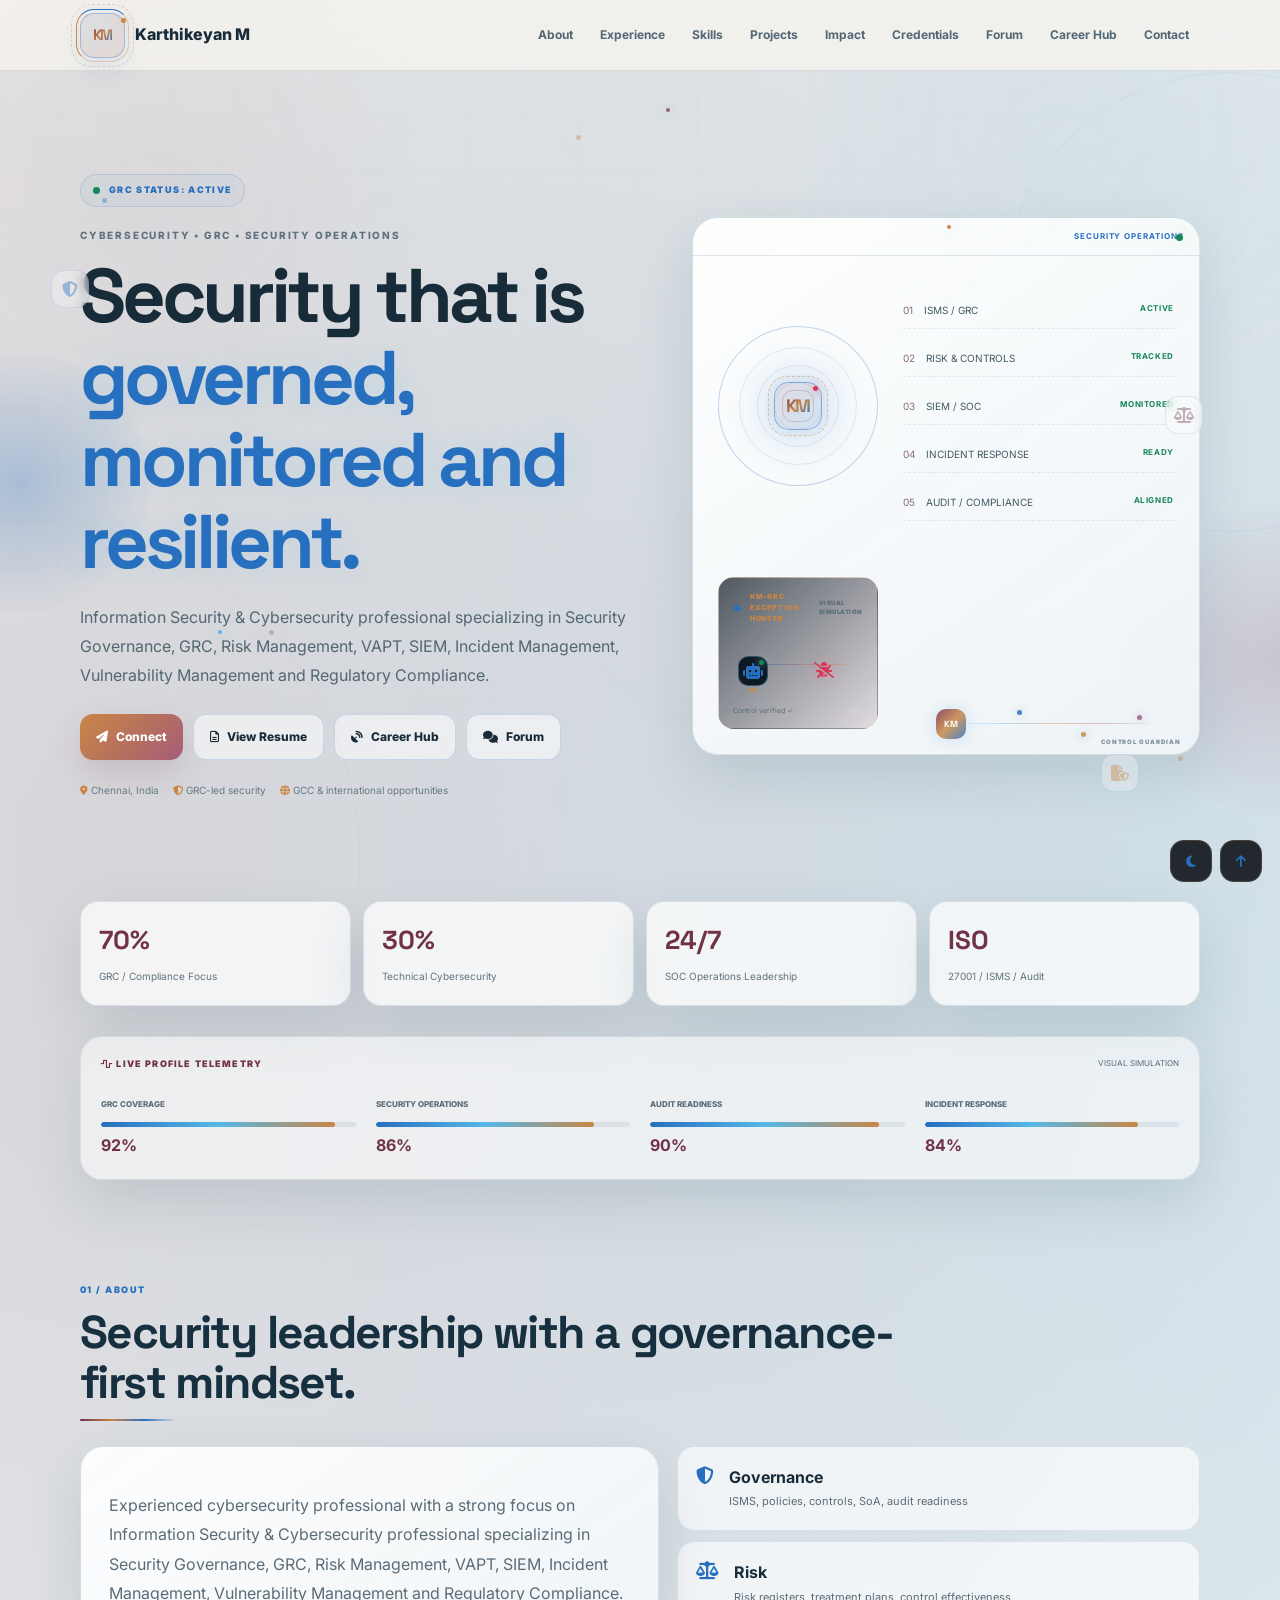
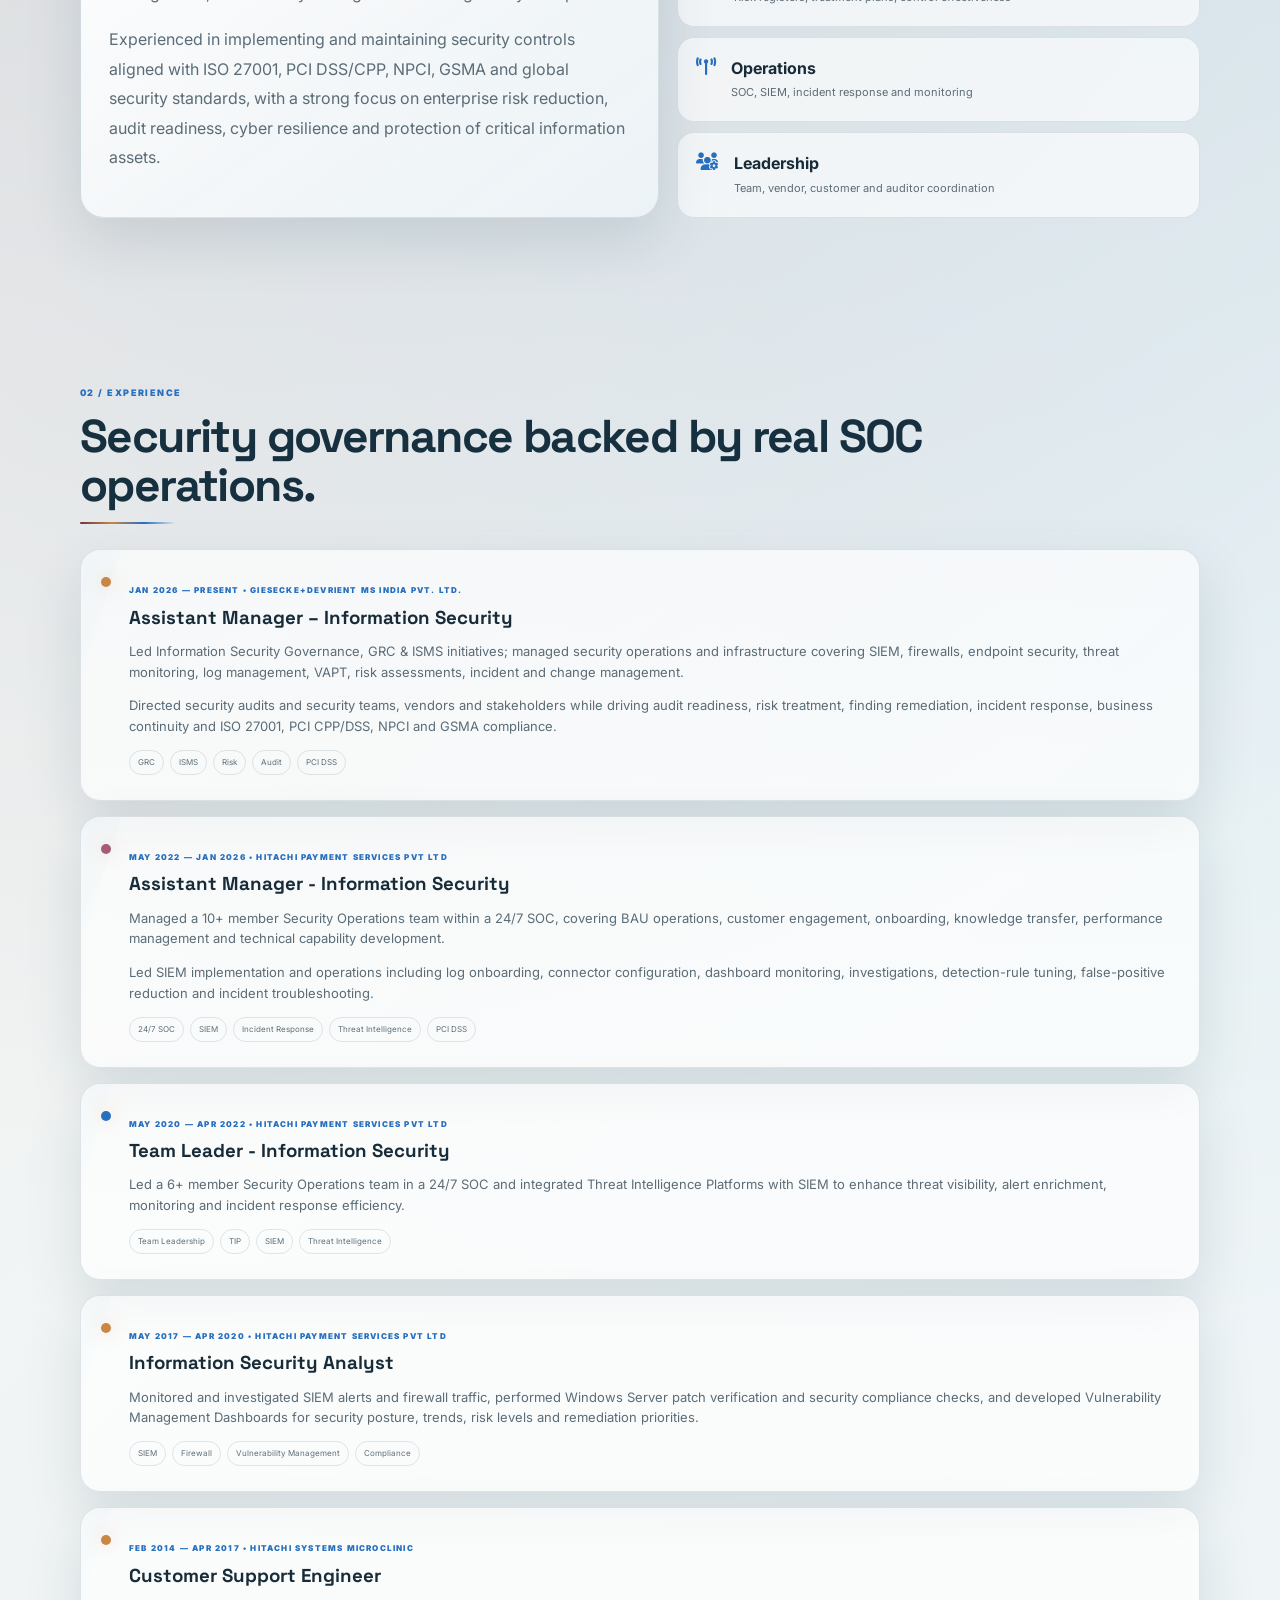
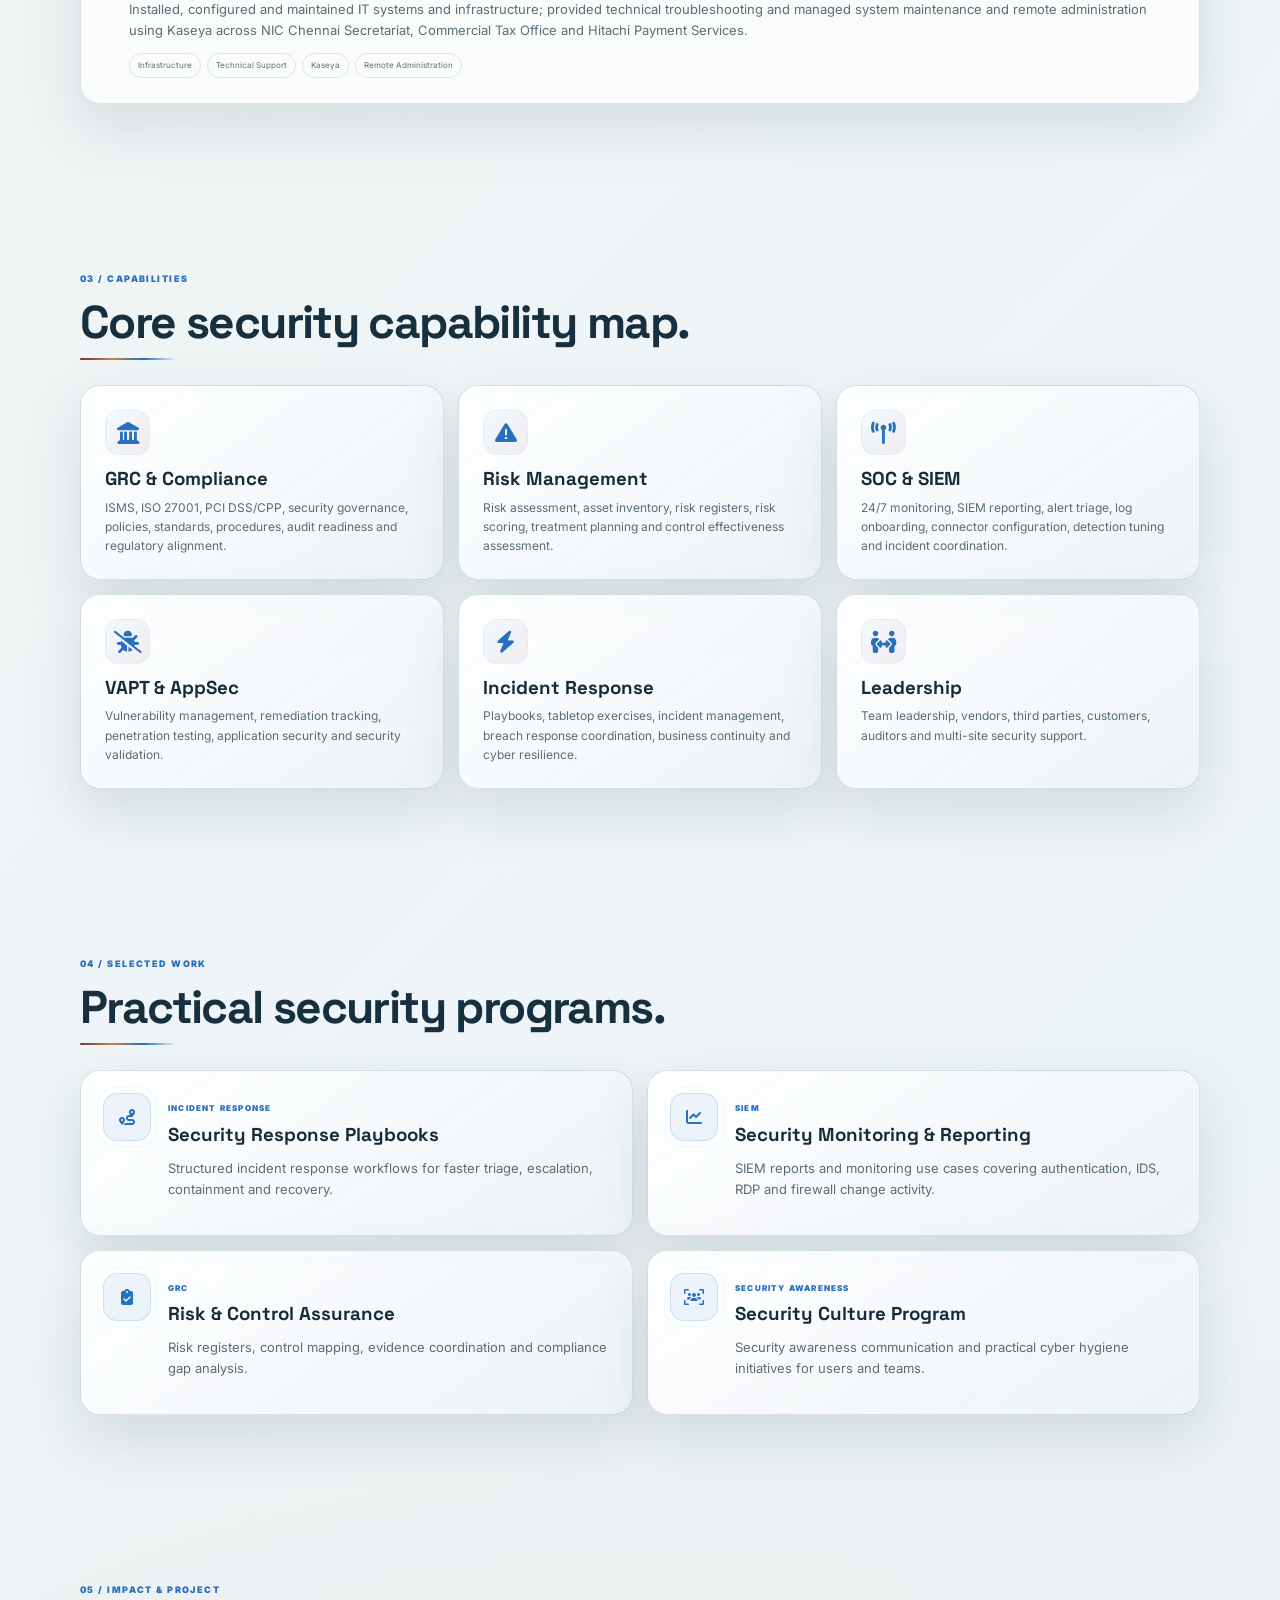
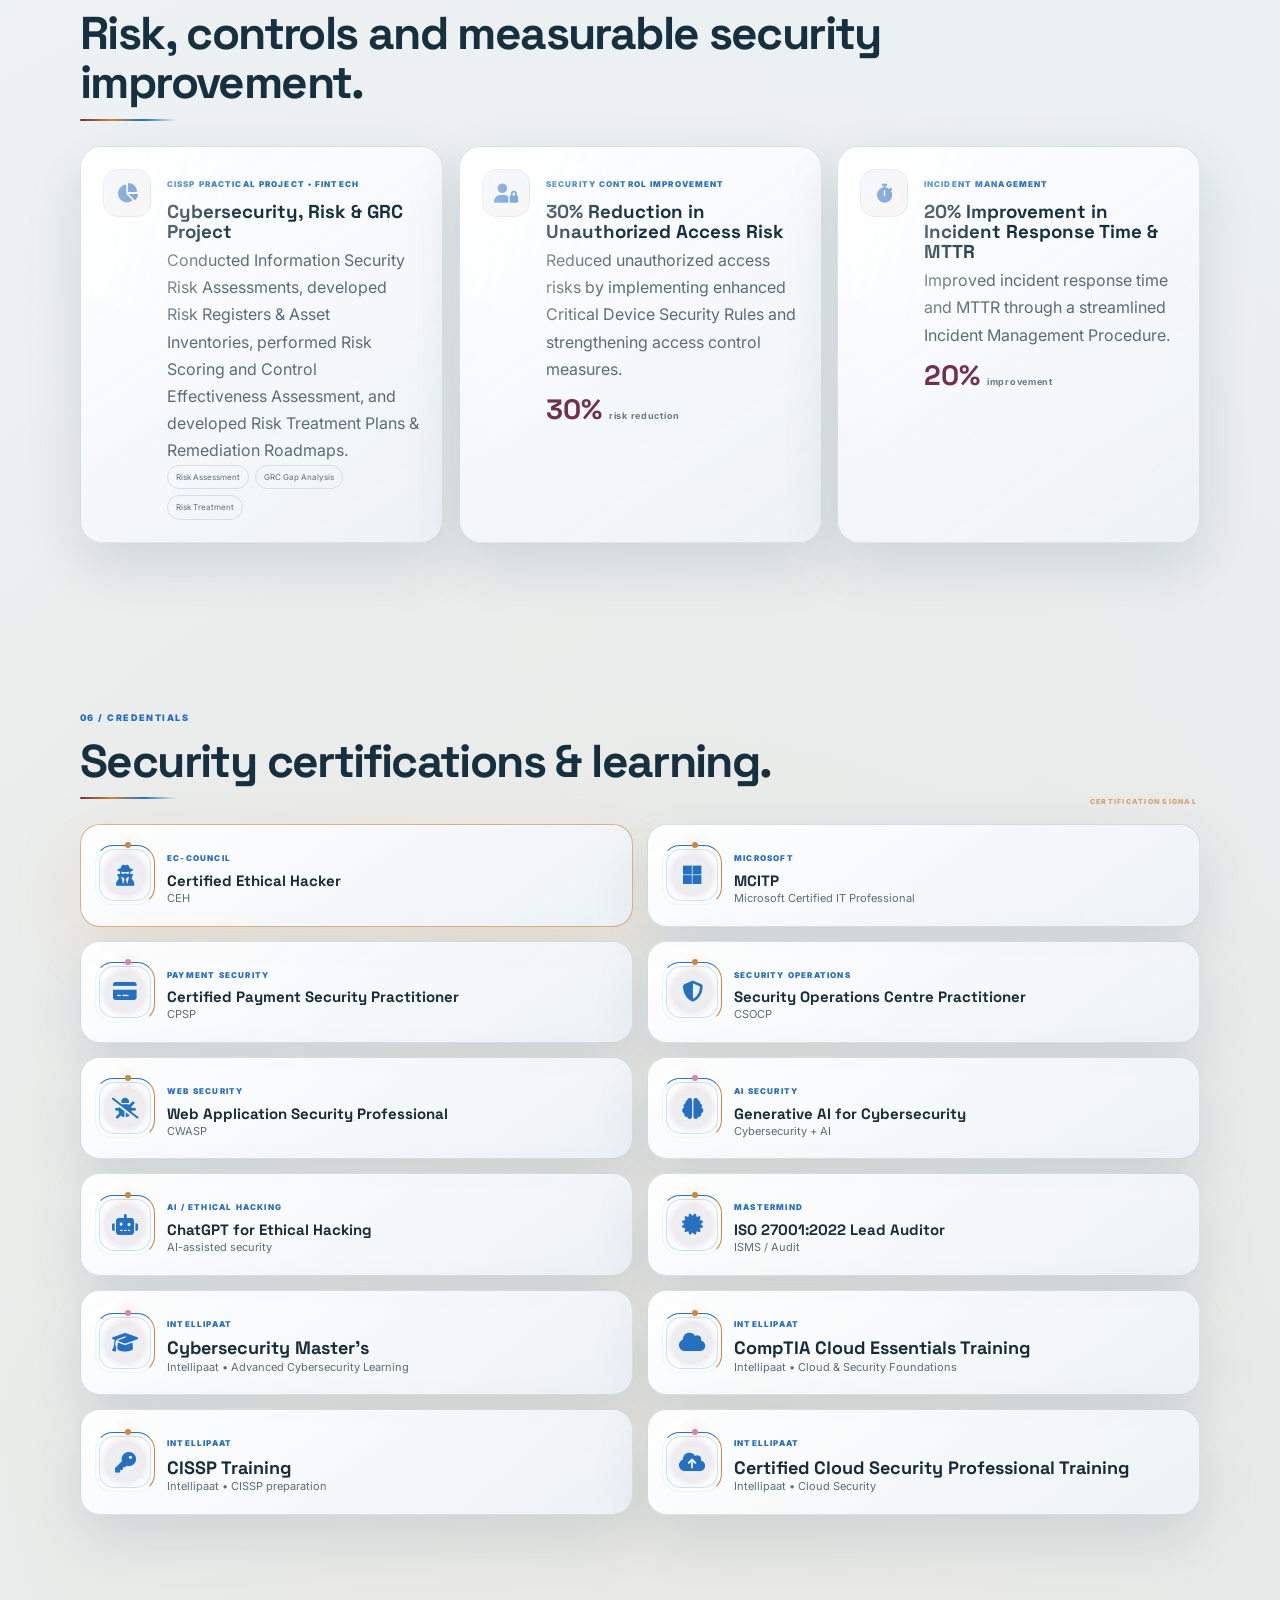
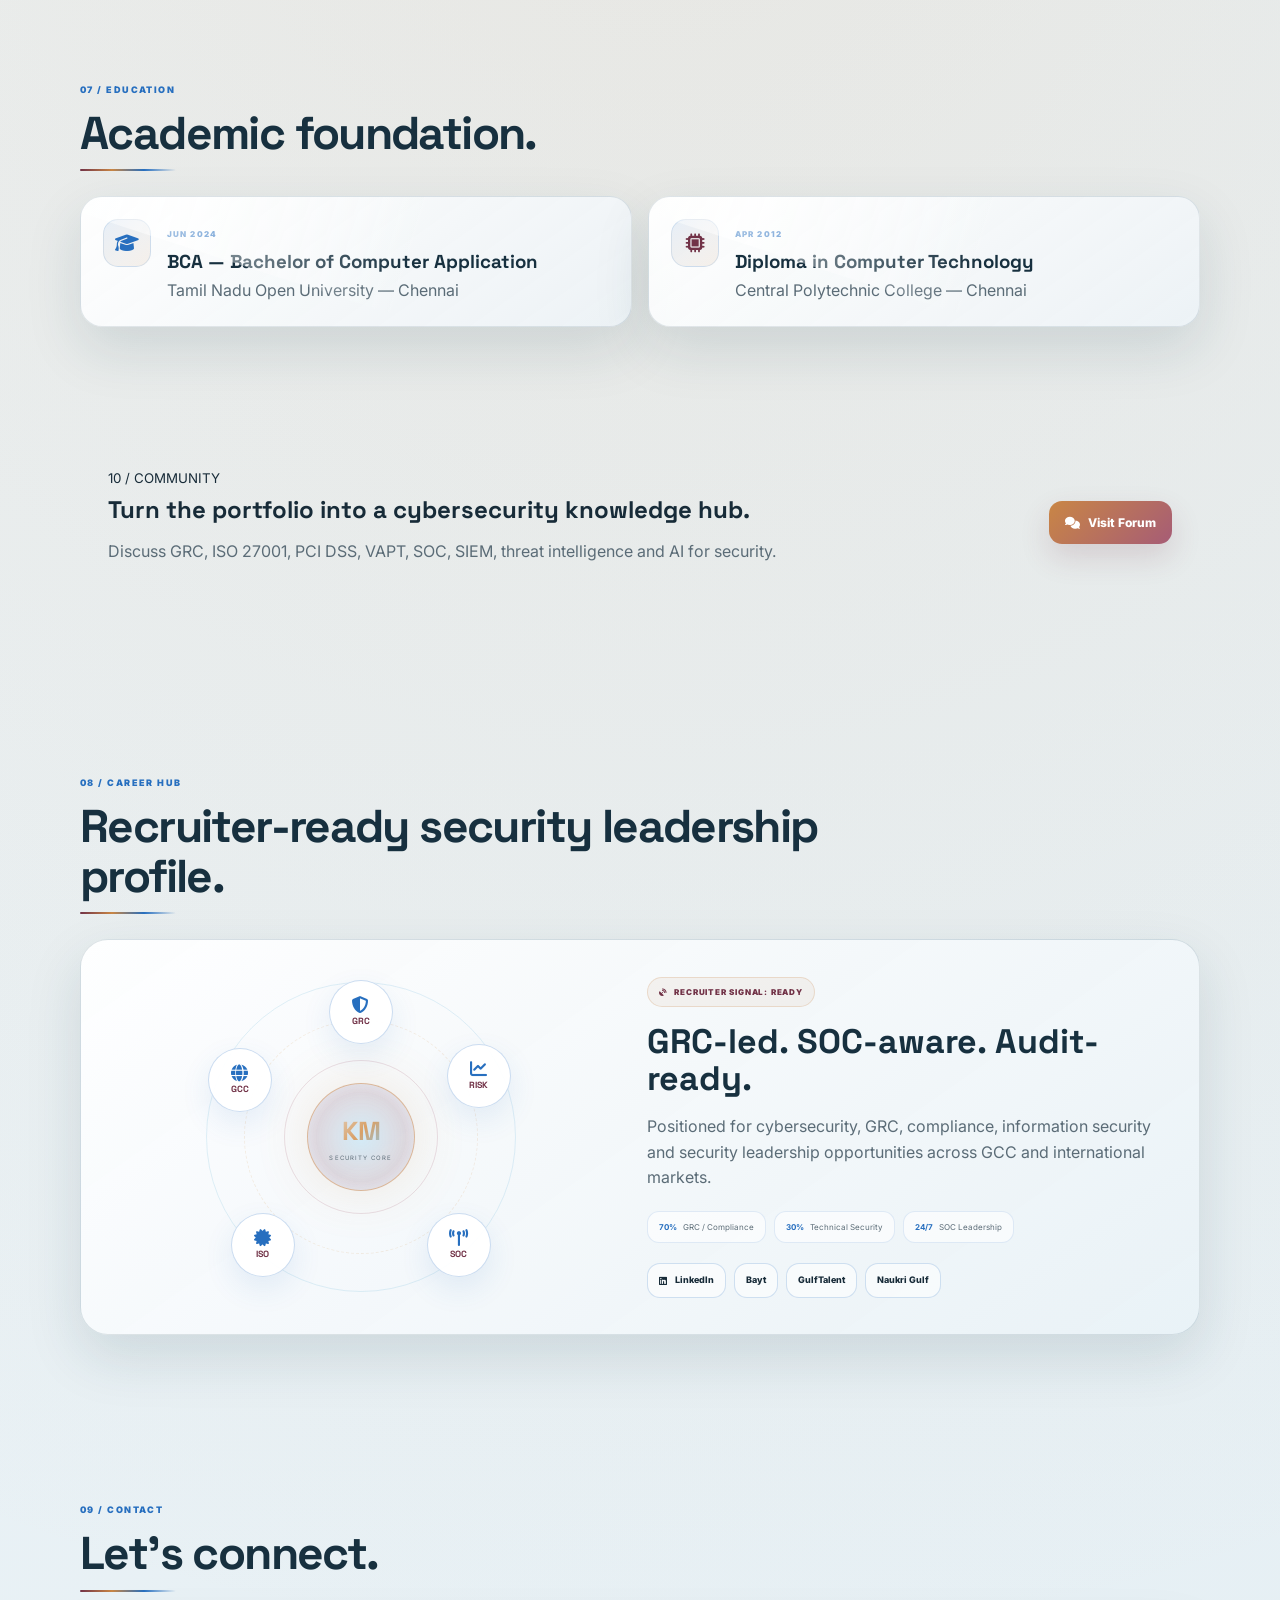
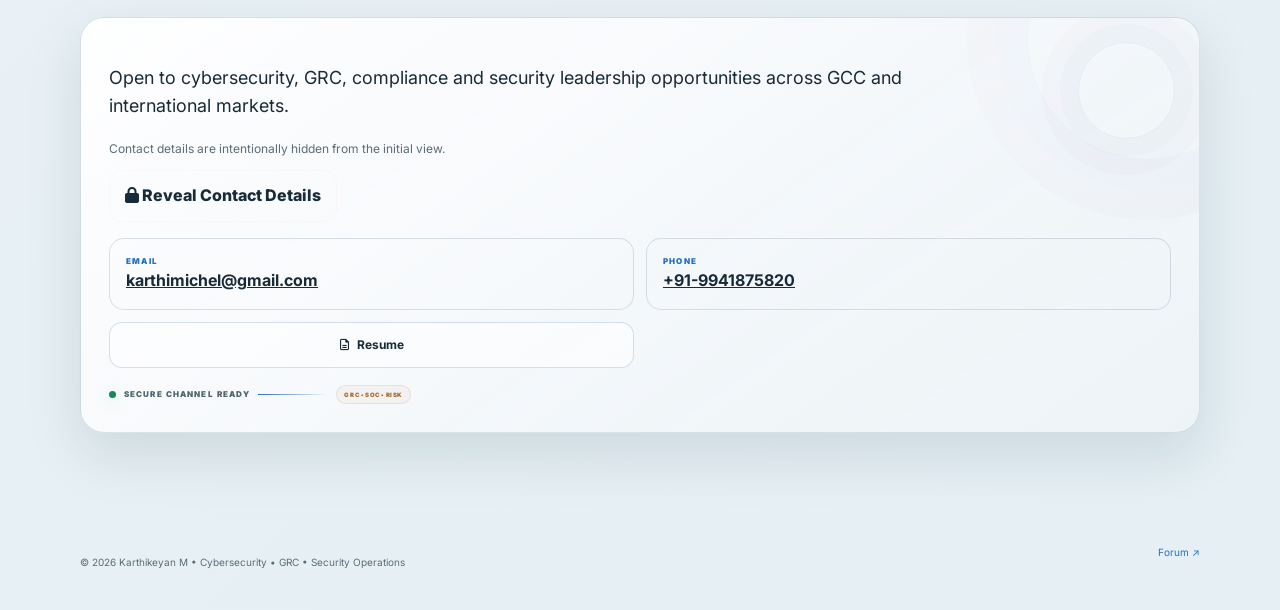
==== index.html @ 1b7ad950 "Add files via upload" ====
<!doctype html>
<html lang="en">
<head>
  <meta charset="utf-8">
  <meta name="viewport" content="width=device-width,initial-scale=1">
  <meta name="description" content="Karthikeyan M — Cybersecurity, GRC, Information Security, Compliance, SOC and Risk professional portfolio. V8 light executive theme.">
  <meta name="theme-color" content="#EEF4F7">
  <title>Karthikeyan M | Cybersecurity • GRC • Security Operations | V8 Updated</title>
  <link rel="icon" href="assets/icons/favicon.png" type="image/png">
  <link rel="apple-touch-icon" href="assets/icons/favicon.png">
  <link rel="preconnect" href="https://fonts.googleapis.com">
  <link rel="preconnect" href="https://fonts.gstatic.com" crossorigin>
  <link href="https://fonts.googleapis.com/css2?family=Inter:wght@400;500;600;700;800&family=Space+Grotesk:wght@500;600;700&display=swap" rel="stylesheet">
  <link rel="stylesheet" href="https://cdnjs.cloudflare.com/ajax/libs/font-awesome/6.5.2/css/all.min.css" crossorigin="anonymous" referrerpolicy="no-referrer">
  <link rel="stylesheet" href="assets/css/style.css">
</head>
<body>
<div class="ambient-field" aria-hidden="true">
<span class="ambient-node n1"></span><span class="ambient-node n2"></span>
<span class="ambient-node n3"></span><span class="ambient-node n4"></span>
<span class="ambient-node n5"></span><span class="ambient-node n6"></span>
<span class="ambient-orbit o1"></span><span class="ambient-orbit o2"></span>
</div>
  <div class="cyber-grid" aria-hidden="true"></div>
  
  <div class="orb orb-a" aria-hidden="true"></div>
  <div class="orb orb-b" aria-hidden="true"></div>

  <header class="site-header">
    <div class="container nav-wrap">
      <a class="brand" href="#top" aria-label="Karthikeyan M home">
        <span class="brand-mark"><span class="km-logo">KM</span><i class="km-spark" aria-hidden="true"></i></span>
        <span>Karthikeyan M</span>
      </a>
      <button class="nav-toggle" id="navToggle" aria-label="Open navigation" aria-expanded="false"><i class="fa-solid fa-bars"></i></button>
      <nav class="nav-links" id="navLinks">
        <a href="#about">About</a>
        <a href="#experience">Experience</a>
        <a href="#skills">Skills</a>
        <a href="#projects">Projects</a>
        <a href="#impact">Impact</a>
        <a href="#credentials">Credentials</a>
        <a href="forum.html">Forum</a><a href="#career">Career Hub</a>
        <a href="#contact">Contact</a>
      </nav>
    </div>
  </header>

  <div class="scroll-progress" id="scrollProgress"></div><div class="quick-actions"><button id="themeToggle" aria-label="Toggle theme"><i class="fa-solid fa-moon"></i></button><button id="backTop" aria-label="Back to top"><i class="fa-solid fa-arrow-up"></i></button></div><div class="cursor-glow" id="cursorGlow"></div><main id="top">
    <section class="hero container">
      <div class="hero-copy">
        <div class="eyebrow"><span class="pulse-dot"></span> <span data-security-status>SOC STATUS: ONLINE</span></div>
        <p class="hero-kicker">CYBERSECURITY • GRC • SECURITY OPERATIONS</p>
        <h1>Security that is <span>governed, monitored and resilient.</span></h1>
        <p class="hero-lead">Information Security & Cybersecurity professional specializing in Security Governance, GRC, Risk Management, VAPT, SIEM, Incident Management, Vulnerability Management and Regulatory Compliance.</p>
        <div class="hero-actions">
          <a class="primary" href="#contact"><i class="fa-solid fa-paper-plane"></i> Connect</a>
          <a class="secondary" href="resume.pdf" target="_blank" rel="noopener"><i class="fa-regular fa-file-lines"></i> View Resume</a>
          <a class="ghost" href="#career"><i class="fa-solid fa-satellite-dish"></i> Career Hub</a><a class="ghost" href="forum.html"><i class="fa-solid fa-comments"></i> Forum</a>
        </div>
        <div class="hero-meta">
          <span><i class="fa-solid fa-location-dot"></i> Chennai, India</span>
          <span><i class="fa-solid fa-shield-halved"></i> GRC-led security</span>
          <span><i class="fa-solid fa-globe"></i> GCC & international opportunities</span>
        </div>
      </div>

      <div class="hero-console security-node">
        <div class="console-top"><span></span><span></span><span></span><b>SECURITY OPERATIONS</b></div>
        <div class="console-body">
          <div class="radar"><div class="radar-sweep"></div><div class="radar-ring r1"></div><div class="radar-ring r2"></div><div class="radar-ring r3"></div><span class="km-radar-emblem" aria-label="KM security emblem"><b>KM</b><i></i></span></div>
          <div class="console-lines">
            <p><span>01</span> ISMS / GRC <b>ACTIVE</b></p>
            <p><span>02</span> RISK & CONTROLS <b>TRACKED</b></p>
            <p><span>03</span> SIEM / SOC <b>MONITORED</b></p>
            <p><span>04</span> INCIDENT RESPONSE <b>READY</b></p>
            <p><span>05</span> AUDIT / COMPLIANCE <b>ALIGNED</b></p>
          </div>
          <div class="fun-security-animation" aria-label="GRC Exception Hunter animation">
            <div class="fun-label"><i class="fa-solid fa-robot"></i> KM-GRC EXCEPTION HUNTER <span>VISUAL SIMULATION</span></div>
            <div class="fun-track">
              <div class="fun-bot"><i class="fa-solid fa-robot"></i><span>KM</span></div>
              <div class="risk-bug"><i class="fa-solid fa-bug-slash"></i></div>
              <div class="control-stamp"><i class="fa-solid fa-check"></i><span>CONTROL<br>VERIFIED</span></div>
            </div>
            <div class="fun-caption"><span class="fun-message">Exception detected…</span><span class="fun-meter"><i></i></span></div>
          </div>
          <div class="km-control-flight" aria-hidden="true">
            <span class="flight-km">KM</span>
            <span class="flight-trail"></span>
            <span class="flight-dot d1"></span><span class="flight-dot d2"></span><span class="flight-dot d3"></span>
            <span class="flight-caption">CONTROL GUARDIAN</span>
          </div>
        </div>
      </div>
    </section>

    <section class="container stats" aria-label="Profile focus">
      <article><strong>70%</strong><span>GRC / Compliance Focus</span></article>
      <article><strong>30%</strong><span>Technical Cybersecurity</span></article>
      <article><strong>24/7</strong><span>SOC Operations Leadership</span></article>
      <article><strong>ISO</strong><span>27001 / ISMS / Audit</span></article>
    </section>

    <section class="container telemetry"><div class="telemetry-head"><span><i class="fa-solid fa-wave-square"></i> LIVE PROFILE TELEMETRY</span><small>VISUAL SIMULATION</small></div><div class="telemetry-grid"><div><span>GRC COVERAGE</span><div class="bar"><i style="--value:92%"></i></div><b data-counter="92">0%</b></div><div><span>SECURITY OPERATIONS</span><div class="bar"><i style="--value:86%"></i></div><b data-counter="86">0%</b></div><div><span>AUDIT READINESS</span><div class="bar"><i style="--value:90%"></i></div><b data-counter="90">0%</b></div><div><span>INCIDENT RESPONSE</span><div class="bar"><i style="--value:84%"></i></div><b data-counter="84">0%</b></div></div></section><section id="about" class="section container">
      <div class="section-heading"><small>01 / ABOUT</small><h2>Security leadership with a governance-first mindset.</h2></div>
      <div class="two-col">
        <div class="glass">
          <p>Experienced cybersecurity professional with a strong focus on Information Security & Cybersecurity professional specializing in Security Governance, GRC, Risk Management, VAPT, SIEM, Incident Management, Vulnerability Management and Regulatory Compliance.</p>
          <p>Experienced in implementing and maintaining security controls aligned with ISO 27001, PCI DSS/CPP, NPCI, GSMA and global security standards, with a strong focus on enterprise risk reduction, audit readiness, cyber resilience and protection of critical information assets.</p>
        </div>
        <div class="signal-list">
          <div><i class="fa-solid fa-shield-halved"></i><span><b>Governance</b><small>ISMS, policies, controls, SoA, audit readiness</small></span></div>
          <div><i class="fa-solid fa-scale-balanced"></i><span><b>Risk</b><small>Risk registers, treatment plans, control effectiveness</small></span></div>
          <div><i class="fa-solid fa-tower-broadcast"></i><span><b>Operations</b><small>SOC, SIEM, incident response and monitoring</small></span></div>
          <div><i class="fa-solid fa-users-gear"></i><span><b>Leadership</b><small>Team, vendor, customer and auditor coordination</small></span></div>
        </div>
      </div>
    </section>

    <section id="experience" class="section container">
      <div class="section-heading"><small>02 / EXPERIENCE</small><h2>Security governance backed by real SOC operations.</h2></div>
      <div class="timeline resume-timeline">
        <article><span class="timeline-dot"></span><small>JAN 2026 — PRESENT • GIESECKE+DEVRIENT MS INDIA PVT. LTD.</small><h3>Assistant Manager – Information Security</h3><p>Led Information Security Governance, GRC & ISMS initiatives; managed security operations and infrastructure covering SIEM, firewalls, endpoint security, threat monitoring, log management, VAPT, risk assessments, incident and change management.</p><p>Directed security audits and security teams, vendors and stakeholders while driving audit readiness, risk treatment, finding remediation, incident response, business continuity and ISO 27001, PCI CPP/DSS, NPCI and GSMA compliance.</p><div class="tags"><span>GRC</span><span>ISMS</span><span>Risk</span><span>Audit</span><span>PCI DSS</span></div></article>
        <article><span class="timeline-dot"></span><small>MAY 2022 — JAN 2026 • HITACHI PAYMENT SERVICES PVT LTD</small><h3>Assistant Manager - Information Security</h3><p>Managed a 10+ member Security Operations team within a 24/7 SOC, covering BAU operations, customer engagement, onboarding, knowledge transfer, performance management and technical capability development.</p><p>Led SIEM implementation and operations including log onboarding, connector configuration, dashboard monitoring, investigations, detection-rule tuning, false-positive reduction and incident troubleshooting.</p><div class="tags"><span>24/7 SOC</span><span>SIEM</span><span>Incident Response</span><span>Threat Intelligence</span><span>PCI DSS</span></div></article>
        <article><span class="timeline-dot"></span><small>MAY 2020 — APR 2022 • HITACHI PAYMENT SERVICES PVT LTD</small><h3>Team Leader - Information Security</h3><p>Led a 6+ member Security Operations team in a 24/7 SOC and integrated Threat Intelligence Platforms with SIEM to enhance threat visibility, alert enrichment, monitoring and incident response efficiency.</p><div class="tags"><span>Team Leadership</span><span>TIP</span><span>SIEM</span><span>Threat Intelligence</span></div></article>
        <article><span class="timeline-dot"></span><small>MAY 2017 — APR 2020 • HITACHI PAYMENT SERVICES PVT LTD</small><h3>Information Security Analyst</h3><p>Monitored and investigated SIEM alerts and firewall traffic, performed Windows Server patch verification and security compliance checks, and developed Vulnerability Management Dashboards for security posture, trends, risk levels and remediation priorities.</p><div class="tags"><span>SIEM</span><span>Firewall</span><span>Vulnerability Management</span><span>Compliance</span></div></article>
        <article><span class="timeline-dot"></span><small>FEB 2014 — APR 2017 • HITACHI SYSTEMS MICROCLINIC</small><h3>Customer Support Engineer</h3><p>Installed, configured and maintained IT systems and infrastructure; provided technical troubleshooting and managed system maintenance and remote administration using Kaseya across NIC Chennai Secretariat, Commercial Tax Office and Hitachi Payment Services.</p><div class="tags"><span>Infrastructure</span><span>Technical Support</span><span>Kaseya</span><span>Remote Administration</span></div></article>
      </div>
    </section>

    <section id="skills" class="section container">
      <div class="section-heading"><small>03 / CAPABILITIES</small><h2>Core security capability map.</h2></div>
      <div class="skill-grid">
        <article class="skill-card capability-card"><i class="fa-solid fa-landmark"></i><h3>GRC & Compliance</h3><p>ISMS, ISO 27001, PCI DSS/CPP, security governance, policies, standards, procedures, audit readiness and regulatory alignment.</p></article>
        <article class="skill-card capability-card"><i class="fa-solid fa-triangle-exclamation"></i><h3>Risk Management</h3><p>Risk assessment, asset inventory, risk registers, risk scoring, treatment planning and control effectiveness assessment.</p></article>
        <article class="skill-card capability-card"><i class="fa-solid fa-tower-broadcast"></i><h3>SOC & SIEM</h3><p>24/7 monitoring, SIEM reporting, alert triage, log onboarding, connector configuration, detection tuning and incident coordination.</p></article>
        <article class="skill-card capability-card"><i class="fa-solid fa-bug-slash"></i><h3>VAPT & AppSec</h3><p>Vulnerability management, remediation tracking, penetration testing, application security and security validation.</p></article>
        <article class="skill-card capability-card"><i class="fa-solid fa-bolt"></i><h3>Incident Response</h3><p>Playbooks, tabletop exercises, incident management, breach response coordination, business continuity and cyber resilience.</p></article>
        <article class="skill-card capability-card"><i class="fa-solid fa-people-arrows"></i><h3>Leadership</h3><p>Team leadership, vendors, third parties, customers, auditors and multi-site security support.</p></article>
      </div>
    </section>

    <section id="projects" class="section container">
      <div class="section-heading"><small>04 / SELECTED WORK</small><h2>Practical security programs.</h2></div>
      <div class="project-grid">
        <article class="project-card work-card"><div class="project-icon"><i class="fa-solid fa-route"></i></div><div><span>INCIDENT RESPONSE</span><h3>Security Response Playbooks</h3><p>Structured incident response workflows for faster triage, escalation, containment and recovery.</p></div></article>
        <article class="project-card work-card"><div class="project-icon"><i class="fa-solid fa-chart-line"></i></div><div><span>SIEM</span><h3>Security Monitoring & Reporting</h3><p>SIEM reports and monitoring use cases covering authentication, IDS, RDP and firewall change activity.</p></div></article>
        <article class="project-card work-card"><div class="project-icon"><i class="fa-solid fa-clipboard-check"></i></div><div><span>GRC</span><h3>Risk & Control Assurance</h3><p>Risk registers, control mapping, evidence coordination and compliance gap analysis.</p></div></article>
        <article class="project-card work-card"><div class="project-icon"><i class="fa-solid fa-users-viewfinder"></i></div><div><span>SECURITY AWARENESS</span><h3>Security Culture Program</h3><p>Security awareness communication and practical cyber hygiene initiatives for users and teams.</p></div></article>
      </div>
    </section>

    <section id="impact" class="section container">
      <div class="section-heading"><small>05 / IMPACT & PROJECT</small><h2>Risk, controls and measurable security improvement.</h2></div>
      <div class="impact-grid">
        <article class="impact-card"><span class="impact-icon"><i class="fa-solid fa-chart-pie"></i></span><div><small>CISSP PRACTICAL PROJECT • FINTECH</small><h3>Cybersecurity, Risk & GRC Project</h3><p>Conducted Information Security Risk Assessments, developed Risk Registers & Asset Inventories, performed Risk Scoring and Control Effectiveness Assessment, and developed Risk Treatment Plans & Remediation Roadmaps.</p><div class="tags"><span>Risk Assessment</span><span>GRC Gap Analysis</span><span>Risk Treatment</span></div></div></article>
        <article class="impact-card"><span class="impact-icon"><i class="fa-solid fa-user-lock"></i></span><div><small>SECURITY CONTROL IMPROVEMENT</small><h3>30% Reduction in Unauthorized Access Risk</h3><p>Reduced unauthorized access risks by implementing enhanced Critical Device Security Rules and strengthening access control measures.</p><div class="impact-number">30% <span>risk reduction</span></div></div></article>
        <article class="impact-card"><span class="impact-icon"><i class="fa-solid fa-stopwatch"></i></span><div><small>INCIDENT MANAGEMENT</small><h3>20% Improvement in Incident Response Time & MTTR</h3><p>Improved incident response time and MTTR through a streamlined Incident Management Procedure.</p><div class="impact-number">20% <span>improvement</span></div></div></article>
      </div>
    </section>

    <section id="credentials" class="section container">
      <div class="section-heading"><small>06 / CREDENTIALS</small><h2>Security certifications & learning.</h2></div>
      <div class="cert-grid">
        <article class="cert-card credential-card"><div class="cert-icon"><i class="fa-solid fa-user-secret"></i><span class="cert-orbit"></span></div><div><span>EC-COUNCIL</span><h3>Certified Ethical Hacker</h3><p>CEH</p></div></article>
        <article class="cert-card credential-card"><div class="cert-icon"><i class="fa-brands fa-microsoft"></i><span class="cert-orbit"></span></div><div><span>MICROSOFT</span><h3>MCITP</h3><p>Microsoft Certified IT Professional</p></div></article>
        <article class="cert-card credential-card"><div class="cert-icon"><i class="fa-solid fa-credit-card"></i><span class="cert-orbit"></span></div><div><span>PAYMENT SECURITY</span><h3>Certified Payment Security Practitioner</h3><p>CPSP</p></div></article>
        <article class="cert-card credential-card"><div class="cert-icon"><i class="fa-solid fa-shield-halved"></i><span class="cert-orbit"></span></div><div><span>SECURITY OPERATIONS</span><h3>Security Operations Centre Practitioner</h3><p>CSOCP</p></div></article>
        <article class="cert-card credential-card"><div class="cert-icon"><i class="fa-solid fa-bug-slash"></i><span class="cert-orbit"></span></div><div><span>WEB SECURITY</span><h3>Web Application Security Professional</h3><p>CWASP</p></div></article>
        <article class="cert-card credential-card"><div class="cert-icon"><i class="fa-solid fa-brain"></i><span class="cert-orbit"></span></div><div><span>AI SECURITY</span><h3>Generative AI for Cybersecurity</h3><p>Cybersecurity + AI</p></div></article>
        <article class="cert-card credential-card"><div class="cert-icon"><i class="fa-solid fa-robot"></i><span class="cert-orbit"></span></div><div><span>AI / ETHICAL HACKING</span><h3>ChatGPT for Ethical Hacking</h3><p>AI-assisted security</p></div></article>
        <article class="cert-card credential-card"><div class="cert-icon"><i class="fa-solid fa-certificate"></i><span class="cert-orbit"></span></div><div><span>MASTERMIND</span><h3>ISO 27001:2022 Lead Auditor</h3><p>ISMS / Audit</p></div></article>
        <article class="cert-card credential-card learning-card"><div class="cert-icon"><i class="fa-solid fa-graduation-cap"></i><span class="cert-orbit"></span></div><div><span>INTELLIPAAT</span><h3>Cybersecurity Master’s</h3><p>Intellipaat • Advanced Cybersecurity Learning</p></div></article>
        <article class="cert-card credential-card learning-card"><div class="cert-icon"><i class="fa-solid fa-cloud"></i><span class="cert-orbit"></span></div><div><span>INTELLIPAAT</span><h3>CompTIA Cloud Essentials Training</h3><p>Intellipaat • Cloud & Security Foundations</p></div></article>
        <article class="cert-card credential-card learning-card"><div class="cert-icon"><i class="fa-solid fa-key"></i><span class="cert-orbit"></span></div><div><span>INTELLIPAAT</span><h3>CISSP Training</h3><p>Intellipaat • CISSP preparation</p></div></article>
        <article class="cert-card credential-card learning-card"><div class="cert-icon"><i class="fa-solid fa-cloud-arrow-up"></i><span class="cert-orbit"></span></div><div><span>INTELLIPAAT</span><h3>Certified Cloud Security Professional Training</h3><p>Intellipaat • Cloud Security</p></div></article>
      </div>
    </section>

    <section id="education" class="section container education-strip">
      <div class="section-heading"><small>07 / EDUCATION</small><h2>Academic foundation.</h2></div>
      <div class="education-grid">
        <article class="education-card"><i class="fa-solid fa-graduation-cap"></i><div><span>JUN 2024</span><h3>BCA — Bachelor of Computer Application</h3><p>Tamil Nadu Open University — Chennai</p></div></article>
        <article class="education-card"><i class="fa-solid fa-microchip"></i><div><span>APR 2012</span><h3>Diploma in Computer Technology</h3><p>Central Polytechnic College — Chennai</p></div></article>
      </div>
    </section>

    <section class="section container forum-strip">
      <div><div><small>10 / COMMUNITY</small><h2>Turn the portfolio into a cybersecurity knowledge hub.</h2><p>Discuss GRC, ISO 27001, PCI DSS, VAPT, SOC, SIEM, threat intelligence and AI for security.</p></div><a class="primary" href="forum.html"><i class="fa-solid fa-comments"></i> Visit Forum</a></div>
    </section>

    <section id="career" class="section container career-v7">
      <div class="section-heading"><small>08 / CAREER HUB</small><h2>Recruiter-ready security leadership profile.</h2></div>
      <div class="career-command-v7">
        <div class="career-orbit-v7" aria-hidden="true">
          <span class="career-ring-v7 r1"></span><span class="career-ring-v7 r2"></span><span class="career-ring-v7 r3"></span>
          <div class="career-core-v7"><span class="km-core">KM</span><small>SECURITY CORE</small></div>
          <span class="career-node-v7 c1"><i class="fa-solid fa-shield-halved"></i><b>GRC</b></span>
          <span class="career-node-v7 c2"><i class="fa-solid fa-chart-line"></i><b>RISK</b></span>
          <span class="career-node-v7 c3"><i class="fa-solid fa-tower-broadcast"></i><b>SOC</b></span>
          <span class="career-node-v7 c4"><i class="fa-solid fa-certificate"></i><b>ISO</b></span>
          <span class="career-node-v7 c5"><i class="fa-solid fa-globe"></i><b>GCC</b></span>
        </div>
        <div class="career-copy-v7">
          <span class="career-chip-v7"><i class="fa-solid fa-satellite-dish"></i> RECRUITER SIGNAL: READY</span>
          <h3>GRC-led. SOC-aware. Audit-ready.</h3>
          <p>Positioned for cybersecurity, GRC, compliance, information security and security leadership opportunities across GCC and international markets.</p>
          <div class="career-metrics-v7"><span><b>70%</b> GRC / Compliance</span><span><b>30%</b> Technical Security</span><span><b>24/7</b> SOC Leadership</span></div>
          <div class="career-links-v7">
            <a class="secondary" data-profile="linkedin" href="https://www.linkedin.com/" target="_blank" rel="noopener"><i class="fa-brands fa-linkedin"></i> LinkedIn</a>
            <a class="secondary" data-profile="bayt" href="https://www.bayt.com/" target="_blank" rel="noopener">Bayt</a>
            <a class="secondary" data-profile="gulftalent" href="https://www.gulftalent.com/" target="_blank" rel="noopener">GulfTalent</a>
            <a class="secondary" data-profile="naukrigulf" href="https://www.naukrigulf.com/" target="_blank" rel="noopener">Naukri Gulf</a>
          </div>
        </div>
      </div>
    </section>

    
<section id="contact" class="section container contact">
      <div class="section-heading"><small>09 / CONTACT</small><h2>Let's connect.</h2></div>
      <article class="contact-card connect-panel"><span class="connect-scan" aria-hidden="true"></span>
        <div><p class="contact-lead">Open to cybersecurity, GRC, compliance and security leadership opportunities across GCC and international markets.</p><p class="muted">Contact details are intentionally hidden from the initial view.</p></div>
        <button class="contact-reveal-btn" id="revealContact" type="button"><i class="fa-solid fa-lock"></i> Reveal Contact Details</button>
        <div class="private-contact" id="privateContact" hidden>
          <div><span>EMAIL</span><a id="emailLink" href="mailto:karthimichel@gmail.com">karthimichel@gmail.com</a></div>
          <div><span>PHONE</span><a id="phoneLink" href="tel:+919941875820">+91-9941875820</a></div>
          <a class="secondary" href="resume.pdf" target="_blank" rel="noopener"><i class="fa-regular fa-file-lines"></i> Resume</a>
        </div>
        <div class="connect-status"><span class="connect-dot"></span> SECURE CHANNEL READY <span class="connect-line"></span><span class="connect-badge">GRC • SOC • RISK</span></div>
      </article>
    </section>
      <div class="v8-float-field" aria-hidden="true">
        <span class="float-shield fs1"><i class="fa-solid fa-shield-halved"></i></span>
        <span class="float-shield fs2"><i class="fa-solid fa-scale-balanced"></i></span>
        <span class="float-shield fs3"><i class="fa-solid fa-file-shield"></i></span>
        <span class="float-particle fp1"></span><span class="float-particle fp2"></span><span class="float-particle fp3"></span>
      </div>
  </main>

  <footer class="site-footer"><div class="container"><p>© 2026 Karthikeyan M • Cybersecurity • GRC • Security Operations</p><a href="forum.html">Forum ↗</a></div></footer>

  <script src="assets/js/main.js"></script>
</body>
</html>
---- assets/css/style.css ----
:root{
  --bg:#080c13;--bg-deep:#03060b;--panel:rgba(15,24,36,.76);--panel-2:rgba(25,34,49,.82);
  --line:rgba(143,216,255,.16);--text:#f4f9ff;--muted:#a9bac9;
  --accent:#8fd8ff;--accent-2:#5db7e8;--burgundy:#7f304f;--burgundy-2:#a44d70;
  --good:#9df0b7;--shadow:0 25px 70px rgba(0,0,0,.42);--radius:22px
}
*{box-sizing:border-box}
html{scroll-behavior:smooth}
body{margin:0;color:var(--text);background:
radial-gradient(circle at 12% 15%,rgba(188,76,112,.22),transparent 26%),
radial-gradient(circle at 88% 18%,rgba(242,174,197,.11),transparent 24%),
linear-gradient(135deg,var(--bg-deep),var(--bg));font-family:Inter,system-ui,sans-serif;line-height:1.6;overflow-x:hidden}
a{color:inherit}.container{width:min(1120px,calc(100% - 36px));margin:auto}
.cyber-grid{position:fixed;inset:0;z-index:-4;pointer-events:none;opacity:.5;background:linear-gradient(rgba(255,215,228,.035) 1px,transparent 1px),linear-gradient(90deg,rgba(255,215,228,.035) 1px,transparent 1px);background-size:54px 54px;mask-image:linear-gradient(to bottom,black,transparent 93%)}
.cyber-grid:after{content:"";position:absolute;inset:0;background:radial-gradient(circle at 15% 25%,rgba(219,105,143,.22),transparent 23%),radial-gradient(circle at 82% 20%,rgba(241,160,187,.13),transparent 22%),radial-gradient(circle at 55% 80%,rgba(126,46,78,.20),transparent 28%);animation:cyberPulse 9s ease-in-out infinite alternate}
.scan-line{position:fixed;left:0;right:0;top:-4px;height:2px;z-index:999;pointer-events:none;background:linear-gradient(90deg,transparent,var(--accent),transparent);box-shadow:0 0 22px rgba(240,169,192,.65);animation:scanDown 8s linear infinite;opacity:.3}
.orb{position:fixed;border-radius:50%;filter:blur(1px);pointer-events:none;z-index:-2;opacity:.16}
.orb-a{width:280px;height:280px;left:-120px;top:38%;background:radial-gradient(circle,var(--accent),transparent 68%);animation:floatA 12s ease-in-out infinite alternate}
.orb-b{width:330px;height:330px;right:-160px;top:55%;background:radial-gradient(circle,var(--burgundy-2),transparent 68%);animation:floatB 15s ease-in-out infinite alternate}
@keyframes scanDown{0%{transform:translateY(-10vh)}100%{transform:translateY(110vh)}}
@keyframes cyberPulse{from{transform:scale(1);opacity:.55}to{transform:scale(1.12);opacity:1}}
@keyframes floatA{to{transform:translate(100px,-80px) scale(1.2)}}
@keyframes floatB{to{transform:translate(-80px,60px) scale(.9)}}
@keyframes nodeBlink{0%,100%{opacity:.35;transform:scale(.8)}50%{opacity:1;transform:scale(1.12)}}
.site-header{position:sticky;top:0;z-index:100;background:rgba(36,16,26,.72);backdrop-filter:blur(18px);border-bottom:1px solid rgba(255,221,232,.10)}
.nav-wrap{min-height:70px;display:flex;align-items:center;justify-content:space-between;gap:20px}
.brand{display:flex;align-items:center;gap:10px;text-decoration:none;font-weight:800}
.brand-mark{display:grid;place-items:center;width:36px;height:36px;border:1px solid var(--accent);border-radius:11px;color:var(--accent);font-size:12px;box-shadow:0 0 25px rgba(233,166,186,.13)}
.nav-links{display:flex;gap:5px;align-items:center}.nav-links a{padding:9px 11px;text-decoration:none;color:var(--muted);font-size:12px;font-weight:700;border-radius:10px;transition:.25s}
.nav-links a:hover,.nav-links a.active{color:var(--text);background:rgba(242,174,197,.08)}
.nav-toggle{display:none;background:none;border:0;color:var(--text);font-size:20px}
.hero{display:grid;grid-template-columns:1.05fr .95fr;gap:50px;align-items:center;min-height:calc(100vh - 70px);padding:80px 0}
.eyebrow,.forum-kicker{display:inline-flex;align-items:center;gap:9px;padding:8px 12px;border:1px solid rgba(255,221,232,.16);border-radius:999px;background:rgba(255,255,255,.035);color:var(--accent);font-size:9px;font-weight:900;letter-spacing:.15em}
.pulse-dot{width:7px;height:7px;border-radius:50%;background:var(--good);box-shadow:0 0 14px rgba(157,240,183,.8);animation:nodeBlink 1.8s ease-in-out infinite}
.hero-kicker{font-size:10px;letter-spacing:.18em;color:var(--muted);font-weight:800;margin:20px 0 12px}
h1,h2,h3{font-family:"Space Grotesk",Inter,sans-serif;line-height:1.08}
h1{font-size:clamp(44px,6vw,76px);letter-spacing:-.055em;margin:0 0 20px}
h1 span{color:var(--accent);text-shadow:0 0 40px rgba(240,169,192,.14)}
.hero-lead{max-width:700px;color:var(--muted);font-size:16px;line-height:1.8}
.hero-actions{display:flex;flex-wrap:wrap;gap:10px;margin-top:25px}.primary,.secondary,.ghost{display:inline-flex;align-items:center;justify-content:center;gap:8px;padding:12px 16px;border-radius:13px;text-decoration:none;font-size:12px;font-weight:800;transition:.25s}
.primary{background:linear-gradient(135deg,#f3b3c8,#d57e9d);color:#2a0d18;box-shadow:0 14px 35px rgba(205,106,140,.18)}
.secondary,.ghost{border:1px solid var(--line);background:rgba(255,255,255,.035);color:var(--text)}
.primary:hover,.secondary:hover,.ghost:hover{transform:translateY(-3px)}
.hero-meta{display:flex;flex-wrap:wrap;gap:14px;margin-top:22px;color:#cfaebc;font-size:10px}.hero-meta i{color:var(--accent)}
.hero-console{border:1px solid rgba(255,221,232,.16);border-radius:26px;background:linear-gradient(145deg,rgba(116,51,77,.62),rgba(45,17,29,.78));box-shadow:var(--shadow);overflow:hidden}
.console-top{display:flex;align-items:center;gap:6px;padding:12px 15px;border-bottom:1px solid var(--line);font-size:9px;color:var(--muted)}
.console-top span{width:7px;height:7px;border-radius:50%;background:rgba(255,255,255,.3)}.console-top b{margin-left:auto;letter-spacing:.12em;color:var(--accent);font-size:8px}
.console-body{padding:25px;display:grid;grid-template-columns:160px 1fr;gap:25px;align-items:center}
.radar{height:160px;width:160px;border-radius:50%;border:1px solid rgba(240,169,192,.35);position:relative;overflow:hidden;background:radial-gradient(circle,rgba(240,169,192,.08),transparent 62%)}
.radar:before,.radar:after{content:"";position:absolute;inset:20px;border:1px solid rgba(240,169,192,.18);border-radius:50%}.radar:after{inset:55px}
.radar-ring{position:absolute;border:1px solid rgba(240,169,192,.12);border-radius:50%;inset:38px}.radar-ring.r2{inset:75px}.radar-ring.r3{inset:100px}
.radar-sweep{position:absolute;width:50%;height:1px;top:50%;left:50%;transform-origin:left center;background:linear-gradient(90deg,rgba(240,169,192,.75),transparent);animation:radarSpin 5s linear infinite}
.radar-center{position:absolute;left:50%;top:50%;transform:translate(-50%,-50%);color:var(--accent);font-size:17px}
@keyframes radarSpin{to{transform:rotate(360deg)}}
.console-lines p{margin:11px 0;padding:10px 0;border-bottom:1px dashed rgba(255,221,232,.10);font-size:10px;color:#d7bbc6}.console-lines p span{color:#8e6674;margin-right:8px}.console-lines b{float:right;color:var(--good);font-size:8px;letter-spacing:.08em}
.security-node{position:relative}.security-node:before{content:"";position:absolute;width:7px;height:7px;right:16px;top:16px;border-radius:50%;background:var(--good);box-shadow:0 0 15px rgba(157,240,183,.8);animation:nodeBlink 2.2s ease-in-out infinite;z-index:2}
.stats{display:grid;grid-template-columns:repeat(4,1fr);gap:12px;padding:0 0 60px}.stats article{padding:18px;border:1px solid var(--line);border-radius:18px;background:rgba(255,255,255,.025);box-shadow:var(--shadow)}.stats strong{display:block;font-family:"Space Grotesk";font-size:26px;color:var(--accent)}.stats span{font-size:10px;color:var(--muted)}
.section{padding:80px 0}.section-heading small{color:var(--accent);font-size:9px;font-weight:900;letter-spacing:.16em}.section-heading h2{font-size:clamp(28px,4vw,46px);letter-spacing:-.035em;margin:8px 0 28px;max-width:850px}
.two-col{display:grid;grid-template-columns:1.05fr .95fr;gap:18px}.glass,.contact-card,.forum-callout{border:1px solid var(--line);border-radius:24px;background:linear-gradient(145deg,rgba(104,47,69,.64),rgba(43,16,28,.72));box-shadow:var(--shadow)}
.glass{padding:28px}.glass p{color:var(--muted);line-height:1.85}
.signal-list{display:grid;gap:10px}.signal-list>div{display:flex;gap:15px;padding:18px;border:1px solid var(--line);border-radius:17px;background:rgba(255,255,255,.025)}.signal-list i{color:var(--accent);font-size:18px;margin-top:2px}.signal-list b{display:block}.signal-list small{display:block;color:var(--muted);font-size:11px;margin-top:3px}
.timeline{display:grid;gap:15px}.timeline article{position:relative;padding:25px 25px 25px 48px;border:1px solid var(--line);border-radius:20px;background:rgba(255,255,255,.025);box-shadow:var(--shadow)}.timeline-dot{position:absolute;left:20px;top:27px;width:10px;height:10px;border-radius:50%;background:var(--accent);box-shadow:0 0 16px rgba(240,169,192,.55)}.timeline small,.project-card span,.cert-card span{color:var(--accent);font-size:8px;font-weight:900;letter-spacing:.15em}.timeline h3{margin:7px 0}.timeline p,.project-card p{color:var(--muted);font-size:13px}.tags{display:flex;gap:6px;flex-wrap:wrap}.tags span{font-size:8px;padding:5px 8px;border:1px solid var(--line);border-radius:99px;color:#d7bbc6}
.skill-grid{display:grid;grid-template-columns:repeat(3,1fr);gap:14px}.skill-card,.project-card,.cert-card,.forum-card{border:1px solid var(--line);border-radius:20px;background:linear-gradient(145deg,rgba(103,46,68,.58),rgba(38,14,25,.72));box-shadow:var(--shadow);transition:.28s}.skill-card{padding:24px}.skill-card:hover,.project-card:hover,.cert-card:hover,.forum-card:hover{transform:translateY(-7px);border-color:rgba(255,221,232,.32)}.skill-card i{font-size:22px;color:var(--accent);margin-bottom:14px}.skill-card h3{margin:0 0 8px}.skill-card p{margin:0;color:var(--muted);font-size:12px}
.project-grid{display:grid;grid-template-columns:repeat(2,1fr);gap:14px}.project-card{display:flex;gap:17px;padding:22px}.project-icon{width:48px;height:48px;flex:0 0 48px;display:grid;place-items:center;border-radius:14px;background:rgba(240,169,192,.08);border:1px solid rgba(240,169,192,.16);color:var(--accent)}.project-card h3{margin:6px 0 4px}
.cert-grid{display:grid;grid-template-columns:repeat(2,1fr);gap:14px}.cert-card{display:flex;align-items:center;gap:16px;padding:18px}.cert-icon{width:52px;height:52px;flex:0 0 52px;display:grid;place-items:center;border-radius:15px;color:var(--accent-bright,var(--accent));font-size:21px;background:rgba(240,169,192,.07);border:1px solid rgba(240,169,192,.18)}.cert-card h3{margin:4px 0 1px;font-size:15px}.cert-card p{margin:0;color:var(--muted);font-size:11px}
.forum-strip>div,.forum-callout{display:flex;align-items:center;justify-content:space-between;gap:25px;padding:28px}.forum-strip{padding-top:30px}.forum-strip h2,.forum-callout h2{margin:6px 0}.forum-strip p,.forum-callout p{color:var(--muted)}
.contact-card{padding:28px}.contact-lead{font-size:18px;max-width:800px}.muted{color:var(--muted);font-size:12px}.contact-reveal-btn{border:1px solid rgba(255,221,232,.20);background:rgba(255,255,255,.035);color:var(--text);padding:12px 15px;border-radius:13px;cursor:pointer;font:inherit;font-weight:800}.contact-reveal-btn:hover{border-color:var(--accent);transform:translateY(-2px)}.private-contact{display:grid;grid-template-columns:repeat(2,1fr);gap:12px;margin:16px 0;animation:contactReveal .4s ease both}.private-contact>div{padding:16px;border:1px solid var(--line);border-radius:15px;background:rgba(255,255,255,.025)}.private-contact span{display:block;color:var(--accent);font-size:8px;font-weight:900;letter-spacing:.15em}.private-contact a{font-weight:700;word-break:break-word}.contact-links{display:flex;gap:12px;flex-wrap:wrap;margin-top:18px}.contact-links a{font-size:11px;color:var(--muted);text-decoration:none}.contact-links i{color:var(--accent)}@keyframes contactReveal{from{opacity:0;transform:translateY(8px)}to{opacity:1;transform:none}}
.site-footer{padding:30px 0;border-top:1px solid rgba(255,221,232,.10);color:var(--muted);font-size:10px}.site-footer .container{display:flex;justify-content:space-between;gap:15px}.site-footer a{color:var(--accent);text-decoration:none}
.forum-page .forum-hero{padding:125px 0 80px;text-align:center}.forum-hero h1{max-width:900px;margin:25px auto 16px}.forum-hero h1 span{color:var(--accent)}.forum-lead{max-width:760px;margin:0 auto;color:var(--muted);font-size:16px;line-height:1.8}.forum-actions{display:flex;justify-content:center;gap:10px;flex-wrap:wrap;margin-top:27px}.forum-section{padding:35px 0 70px}.forum-grid{display:grid;grid-template-columns:repeat(3,1fr);gap:14px}.forum-card{padding:23px;text-decoration:none}.forum-card i{font-size:24px;color:var(--accent)}.forum-card h3{margin:14px 0 7px;font-size:17px}.forum-card p{margin:0;color:var(--muted);font-size:12px}.forum-callout{margin-top:20px}
@media(max-width:900px){.hero{grid-template-columns:1fr}.hero-console{max-width:680px}.skill-grid,.forum-grid{grid-template-columns:repeat(2,1fr)}.nav-links{display:none}.nav-toggle{display:block}.nav-links.open{display:flex;position:absolute;top:70px;left:18px;right:18px;padding:10px;flex-direction:column;align-items:stretch;background:rgba(36,16,26,.97);border:1px solid var(--line);border-radius:16px}.nav-links.open a{padding:12px}}
@media(max-width:650px){.container{width:min(100% - 26px,1120px)}.hero{padding:55px 0}.stats{grid-template-columns:repeat(2,1fr)}.two-col,.project-grid,.cert-grid,.skill-grid,.forum-grid{grid-template-columns:1fr}.console-body{grid-template-columns:1fr}.radar{margin:auto}.forum-strip>div,.forum-callout{flex-direction:column;align-items:flex-start}.private-contact{grid-template-columns:1fr}.site-footer .container{flex-direction:column}h1{font-size:45px}}
@media(prefers-reduced-motion:reduce){*,*:before,*:after{animation-duration:.001ms!important;animation-iteration-count:1!important;scroll-behavior:auto!important}}

.scroll-progress{position:fixed;top:0;left:0;width:0;height:3px;z-index:1001;background:linear-gradient(90deg,var(--accent-2),var(--accent));box-shadow:0 0 18px rgba(242,174,197,.55)}
.quick-actions{position:fixed;right:18px;bottom:18px;z-index:90;display:flex;gap:8px}.quick-actions button{width:42px;height:42px;border:1px solid var(--line);border-radius:14px;background:rgba(36,16,26,.78);backdrop-filter:blur(14px);color:var(--accent);cursor:pointer;transition:.25s}.quick-actions button:hover{transform:translateY(-4px)}
.cursor-glow{position:fixed;z-index:-1;width:260px;height:260px;border-radius:50%;pointer-events:none;transform:translate(-50%,-50%);background:radial-gradient(circle,rgba(242,174,197,.10),transparent 68%);opacity:0}
.telemetry{margin-top:-30px;margin-bottom:15px;padding:20px;border:1px solid var(--line);border-radius:22px;background:rgba(255,255,255,.025);box-shadow:var(--shadow)}.telemetry-head{display:flex;justify-content:space-between;margin-bottom:17px}.telemetry-head span{font-size:9px;font-weight:900;letter-spacing:.13em;color:var(--accent)}.telemetry-head small{font-size:8px;color:var(--muted)}.telemetry-grid{display:grid;grid-template-columns:repeat(4,1fr);gap:20px}.telemetry-grid span{font-size:8px;color:var(--muted);font-weight:800}.telemetry-grid b{display:block;margin-top:6px;color:var(--accent)}.bar{height:5px;margin-top:8px;border-radius:99px;background:rgba(255,255,255,.08);overflow:hidden}.bar i{display:block;width:0;height:100%;border-radius:99px;background:linear-gradient(90deg,var(--burgundy-2),var(--accent));transition:width 1.5s cubic-bezier(.2,.8,.2,1)}
.career-grid{display:grid;grid-template-columns:repeat(2,1fr);gap:16px}.career-card{display:flex;align-items:center;gap:17px;padding:22px;border:1px solid var(--line);border-radius:22px;background:linear-gradient(145deg,rgba(103,46,68,.62),rgba(38,14,25,.76));box-shadow:var(--shadow);transition:.3s}.career-card:hover{transform:translateY(-6px);border-color:rgba(255,221,232,.32)}.career-logo{width:56px;height:56px;flex:0 0 56px;display:grid;place-items:center;border-radius:17px;font-family:"Space Grotesk";font-weight:900;font-size:20px;color:#2a0d18;background:linear-gradient(135deg,#f3b3c8,#d57e9d)}.career-copy{flex:1}.career-copy span{color:var(--accent);font-size:8px;font-weight:900;letter-spacing:.15em}.career-copy h3{margin:5px 0}.career-copy p{margin:0;color:var(--muted);font-size:11px}.career-link{white-space:nowrap;padding:10px 12px!important;font-size:9px!important}.profile-note{margin-top:14px;color:var(--muted);font-size:10px}.profile-note i{color:var(--accent)}code{color:var(--accent)}
body.light-mode{--bg:#f5e9ee;--bg-deep:#ead5de;--line:rgba(76,29,47,.14);--text:#2b1420;--muted:#6e4c5b}.light-mode .site-header{background:rgba(245,233,238,.78)}.light-mode .hero-console,.light-mode .glass,.light-mode .contact-card,.light-mode .career-card,.light-mode .skill-card,.light-mode .project-card,.light-mode .cert-card,.light-mode .forum-card,.light-mode .forum-callout{background:rgba(255,255,255,.70)}
.reveal-on-scroll{opacity:0;transform:translateY(22px);transition:opacity .7s ease,transform .7s ease}.reveal-on-scroll.is-visible{opacity:1;transform:none}
@media(max-width:900px){.telemetry-grid,.career-grid{grid-template-columns:repeat(2,1fr)}}@media(max-width:650px){.telemetry-grid,.career-grid{grid-template-columns:1fr}.career-card{align-items:flex-start;flex-wrap:wrap}.career-link{margin-left:73px}}

/* =========================================================
   V5 — BLUE / BURGUNDY / BLACK EXECUTIVE SOC THEME
   Motion is intentionally subtle and recruiter-friendly.
   ========================================================= */
body{
  background:
    radial-gradient(circle at 10% 12%,rgba(143,216,255,.12),transparent 25%),
    radial-gradient(circle at 88% 18%,rgba(164,77,112,.14),transparent 25%),
    radial-gradient(circle at 52% 92%,rgba(93,183,232,.08),transparent 24%),
    linear-gradient(135deg,var(--bg-deep),var(--bg));
}
.cyber-grid{
  background:
    linear-gradient(rgba(143,216,255,.035) 1px,transparent 1px),
    linear-gradient(90deg,rgba(143,216,255,.035) 1px,transparent 1px);
}
.cyber-grid:after{
  background:
    radial-gradient(circle at 15% 25%,rgba(143,216,255,.18),transparent 23%),
    radial-gradient(circle at 82% 20%,rgba(164,77,112,.15),transparent 22%),
    radial-gradient(circle at 55% 80%,rgba(93,183,232,.12),transparent 28%);
}
.scan-line{
  background:linear-gradient(90deg,transparent,var(--accent),var(--burgundy-2),transparent);
  box-shadow:0 0 22px rgba(143,216,255,.55);
}
.site-header{background:rgba(3,6,11,.72);border-bottom-color:rgba(143,216,255,.10)}
.brand-mark{box-shadow:0 0 22px rgba(143,216,255,.10)}
.primary{
  background:linear-gradient(135deg,var(--accent),#c6edff 48%,#d18aa5);
  color:#07101a;
  box-shadow:0 14px 35px rgba(93,183,232,.17);
}
.hero-console{
  background:linear-gradient(145deg,rgba(18,32,48,.82),rgba(45,17,31,.72));
  border-color:rgba(143,216,255,.18);
}
.radar{
  border-color:rgba(143,216,255,.34);
  background:radial-gradient(circle,rgba(143,216,255,.10),transparent 62%);
}
.radar:before,.radar:after,.radar-ring{border-color:rgba(143,216,255,.15)}
.radar-sweep{background:linear-gradient(90deg,rgba(143,216,255,.9),transparent)}
.section-heading small,.timeline small,.project-card span,.cert-card span{color:var(--accent)}
.glass,.contact-card,.forum-callout{
  background:linear-gradient(145deg,rgba(16,29,43,.78),rgba(43,18,32,.72));
}
.signal-list>div,.timeline article{
  background:linear-gradient(100deg,rgba(143,216,255,.025),rgba(164,77,112,.035));
}
.skill-card,.project-card,.cert-card,.forum-card{
  position:relative;
  overflow:hidden;
  background:linear-gradient(145deg,rgba(17,31,46,.82),rgba(48,19,34,.72));
  border-color:rgba(143,216,255,.14);
}
.skill-card:before,.project-card:before,.cert-card:before{
  content:"";
  position:absolute;
  inset:-2px;
  background:linear-gradient(115deg,transparent 25%,rgba(143,216,255,.18) 45%,rgba(164,77,112,.12) 52%,transparent 72%);
  transform:translateX(-120%);
  pointer-events:none;
}
.skill-card:hover:before,.project-card:hover:before,.cert-card:hover:before{
  animation:cardSweepV5 1.1s ease forwards;
}
@keyframes cardSweepV5{to{transform:translateX(120%)}}

.capability-card{
  transition:transform .35s ease,border-color .35s ease,box-shadow .35s ease;
}
.capability-card:hover{
  transform:translateY(-9px) rotateX(2deg);
  border-color:rgba(143,216,255,.42);
  box-shadow:0 20px 55px rgba(0,0,0,.34),0 0 28px rgba(143,216,255,.07);
}
.capability-card i{
  display:inline-grid;
  place-items:center;
  width:45px;height:45px;
  border:1px solid rgba(143,216,255,.18);
  border-radius:14px;
  background:linear-gradient(135deg,rgba(143,216,255,.09),rgba(164,77,112,.10));
  animation:capabilityPulseV5 3.8s ease-in-out infinite;
}
@keyframes capabilityPulseV5{
  50%{transform:translateY(-3px) rotate(3deg);box-shadow:0 0 24px rgba(143,216,255,.13)}
}

.experience-track article{
  transform-origin:left center;
  transition:transform .35s ease,border-color .35s ease,background .35s ease;
}
.experience-track article:hover{
  transform:translateX(8px);
  border-color:rgba(143,216,255,.38);
  background:linear-gradient(90deg,rgba(143,216,255,.055),rgba(164,77,112,.035));
}
.experience-track article:after{
  content:"";
  position:absolute;
  left:-1px;top:0;bottom:0;width:2px;
  background:linear-gradient(var(--accent),var(--burgundy-2),transparent);
  transform:scaleY(.15);
  transform-origin:top;
  transition:transform .55s ease;
}
.experience-track article:hover:after{transform:scaleY(1)}
.timeline-dot{
  background:var(--accent);
  box-shadow:0 0 18px rgba(143,216,255,.65);
}
.experience-track article:nth-child(2) .timeline-dot{animation:dotPulseV5 2.8s 0.3s ease-in-out infinite}
.experience-track article:nth-child(3) .timeline-dot{animation:dotPulseV5 2.8s 0.6s ease-in-out infinite}
@keyframes dotPulseV5{
  50%{transform:scale(1.45);box-shadow:0 0 25px rgba(164,77,112,.65)}
}

.work-card{
  transition:transform .35s ease,border-color .35s ease,box-shadow .35s ease;
}
.work-card:hover{
  transform:translateY(-8px);
  border-color:rgba(143,216,255,.38);
  box-shadow:0 22px 58px rgba(0,0,0,.35);
}
.project-icon{
  position:relative;
  background:linear-gradient(135deg,rgba(143,216,255,.10),rgba(164,77,112,.12));
  border-color:rgba(143,216,255,.20);
  transition:transform .35s ease;
}
.work-card:hover .project-icon{
  transform:rotate(-7deg) scale(1.08);
}
.project-icon:after{
  content:"";
  position:absolute;
  inset:-7px;
  border:1px solid rgba(143,216,255,.12);
  border-radius:18px;
  animation:iconOrbitV5 4.5s linear infinite;
}
@keyframes iconOrbitV5{to{transform:rotate(360deg)}}

.credential-card{
  transition:transform .4s cubic-bezier(.2,.8,.2,1),border-color .35s ease,box-shadow .35s ease;
}
.credential-card:hover{
  transform:translateY(-10px) scale(1.012);
  border-color:rgba(143,216,255,.45);
  box-shadow:0 25px 65px rgba(0,0,0,.40),0 0 30px rgba(143,216,255,.08);
}
.cert-icon{
  position:relative;
  overflow:visible;
  background:radial-gradient(circle,rgba(143,216,255,.12),rgba(164,77,112,.07) 55%,transparent 72%);
  border-color:rgba(143,216,255,.24);
  box-shadow:inset 0 0 22px rgba(143,216,255,.04);
}
.cert-icon:before{
  content:"";
  position:absolute;
  inset:-5px;
  border-radius:18px;
  border:1px solid rgba(143,216,255,.16);
  border-top-color:var(--accent);
  border-right-color:var(--burgundy-2);
  animation:certRingV5 5s linear infinite;
}
.cert-orbit{
  position:absolute;
  width:6px;height:6px;border-radius:50%;
  background:var(--accent);
  box-shadow:0 0 12px rgba(143,216,255,.85);
  top:-8px;left:50%;
  transform-origin:0 34px;
  animation:certDotV5 3.6s linear infinite;
}
@keyframes certRingV5{to{transform:rotate(360deg)}}
@keyframes certDotV5{to{transform:rotate(360deg)}}
.credential-card:nth-child(even) .cert-icon:before{animation-direction:reverse}
.credential-card:nth-child(3n) .cert-orbit{background:#d18aa5;box-shadow:0 0 12px rgba(209,138,165,.85)}

.connect-panel{
  position:relative;
  overflow:hidden;
  background:linear-gradient(145deg,rgba(13,27,42,.86),rgba(47,18,34,.78));
}
.connect-panel:before{
  content:"";
  position:absolute;
  width:240px;height:240px;
  right:-70px;top:-100px;
  border-radius:50%;
  border:1px solid rgba(143,216,255,.12);
  box-shadow:0 0 0 30px rgba(143,216,255,.025),0 0 0 60px rgba(164,77,112,.025);
  animation:connectOrbitV5 9s linear infinite;
}
@keyframes connectOrbitV5{to{transform:rotate(360deg)}}
.connect-scan{
  position:absolute;left:0;right:0;top:0;height:2px;
  background:linear-gradient(90deg,transparent,var(--accent),var(--burgundy-2),transparent);
  box-shadow:0 0 18px rgba(143,216,255,.5);
  animation:connectScanV5 5s ease-in-out infinite;
}
@keyframes connectScanV5{
  0%,100%{transform:translateY(0);opacity:.3}
  50%{transform:translateY(170px);opacity:1}
}
.connect-status{
  display:flex;align-items:center;gap:8px;
  margin-top:17px;
  color:var(--accent);
  font-size:8px;font-weight:900;letter-spacing:.14em;
}
.connect-dot{
  width:7px;height:7px;border-radius:50%;
  background:var(--good);
  box-shadow:0 0 14px rgba(157,240,183,.75);
  animation:nodeBlink 1.8s ease-in-out infinite;
}
.connect-line{
  width:70px;height:1px;
  background:linear-gradient(90deg,var(--accent),transparent);
  animation:connectLineV5 2.5s ease-in-out infinite alternate;
}
@keyframes connectLineV5{to{width:130px}}

.career-command{
  display:grid;grid-template-columns:430px 1fr;align-items:center;gap:45px;
  min-height:420px;padding:28px;border:1px solid rgba(143,216,255,.18);
  border-radius:28px;
  background:linear-gradient(145deg,rgba(14,29,45,.86),rgba(47,18,34,.82));
  box-shadow:var(--shadow);overflow:hidden;position:relative;
}
.career-command:after{
  content:"";position:absolute;inset:0;
  background:linear-gradient(105deg,transparent 25%,rgba(143,216,255,.09),rgba(164,77,112,.06),transparent 58%);
  transform:translateX(-120%);animation:commandSweepV5 7s ease-in-out infinite;
}
@keyframes commandSweepV5{55%,100%{transform:translateX(120%)}}
.career-orbit{height:350px;width:350px;margin:auto;position:relative;display:grid;place-items:center}
.orbit-ring{position:absolute;border:1px solid rgba(143,216,255,.18);border-radius:50%;inset:20px;animation:orbitSpinV5 22s linear infinite}
.orbit-ring.ring-b{inset:58px;border-style:dashed;animation-duration:17s;animation-direction:reverse}
.orbit-ring.ring-c{inset:100px;animation-duration:12s}
@keyframes orbitSpinV5{to{transform:rotate(360deg)}}
.orbit-core{
  width:112px;height:112px;border-radius:50%;display:grid;place-items:center;align-content:center;gap:2px;
  background:radial-gradient(circle,rgba(143,216,255,.18),rgba(84,29,51,.92));
  border:1px solid rgba(143,216,255,.55);
  box-shadow:0 0 55px rgba(93,183,232,.20),inset 0 0 30px rgba(143,216,255,.08);
  z-index:2;animation:corePulseV5 3s ease-in-out infinite;
}
.orbit-core i{font-size:24px;color:var(--accent)}
.orbit-core span{font-family:"Space Grotesk";font-size:17px;font-weight:900}
.orbit-core small{font-size:7px;letter-spacing:.18em;color:var(--muted)}
@keyframes corePulseV5{50%{transform:scale(1.06);box-shadow:0 0 75px rgba(93,183,232,.30),inset 0 0 35px rgba(143,216,255,.12)}}
.orbit-node{
  position:absolute;z-index:3;width:72px;height:72px;border-radius:50%;display:grid;place-items:center;align-content:center;gap:1px;
  border:1px solid rgba(143,216,255,.28);background:rgba(10,19,29,.94);
  box-shadow:0 10px 30px rgba(0,0,0,.25);animation:nodeFloatV5 4s ease-in-out infinite;
}
.orbit-node i{font-size:20px;color:var(--accent)}
.orbit-node b{font-size:13px;color:var(--accent);font-family:"Space Grotesk"}
.orbit-node span{font-size:6px;color:var(--muted);letter-spacing:.08em;font-weight:900}
.node-linkedin{top:4px;left:139px}.node-bayt{right:4px;top:92px;animation-delay:.6s}.node-gulf{right:28px;bottom:18px;animation-delay:1.2s}.node-naukri{left:25px;bottom:20px;animation-delay:1.8s}.node-ng{left:2px;top:95px;animation-delay:2.4s}
@keyframes nodeFloatV5{50%{transform:translateY(-7px) scale(1.04)}}
.career-command-copy{position:relative;z-index:4}
.career-command-copy h3{font-size:32px;margin:18px 0 10px}
.career-command-copy p{color:var(--muted);max-width:600px}
.career-signal{display:flex;align-items:center;flex-wrap:wrap;gap:7px;margin-top:22px}
.career-signal span{font-size:8px;color:var(--accent);font-weight:900;letter-spacing:.1em}
.career-signal i{width:25px;height:1px;background:linear-gradient(90deg,var(--accent),transparent);display:block}
.v4-career-grid{grid-template-columns:repeat(2,1fr);margin-top:16px}
.career-card{position:relative;overflow:hidden}
.career-card:before{content:"";position:absolute;inset:0;background:linear-gradient(115deg,transparent 35%,rgba(143,216,255,.07) 48%,rgba(164,77,112,.05) 53%,transparent 65%);transform:translateX(-120%);animation:cardSweepV5 6s ease-in-out infinite;pointer-events:none}
@keyframes cardSweepV5{60%,100%{transform:translateX(120%)}}

.scroll-progress{
  background:linear-gradient(90deg,var(--burgundy-2),var(--accent));
  box-shadow:0 0 18px rgba(143,216,255,.48);
}
.quick-actions button{
  background:rgba(5,10,16,.82);
  border-color:rgba(143,216,255,.18);
}
.cursor-glow{
  background:radial-gradient(circle,rgba(143,216,255,.13),rgba(164,77,112,.04),transparent 68%);
}
.bar i{background:linear-gradient(90deg,var(--burgundy-2),var(--accent))}

body.light-mode{
  --bg:#eef7fc;--bg-deep:#dcecf6;--line:rgba(20,58,82,.14);--text:#14232e;--muted:#5d7180;
}
.light-mode .site-header{background:rgba(238,247,252,.80)}
.light-mode .hero-console,.light-mode .glass,.light-mode .contact-card,.light-mode .career-card,.light-mode .skill-card,.light-mode .project-card,.light-mode .cert-card,.light-mode .forum-card,.light-mode .forum-callout{
  background:rgba(255,255,255,.78);
}
.light-mode .career-command{background:linear-gradient(145deg,rgba(255,255,255,.90),rgba(250,239,244,.92))}
.light-mode .orbit-node{background:rgba(255,255,255,.90)}
.light-mode .quick-actions button{background:rgba(255,255,255,.82)}

@media(max-width:900px){
  .career-command{grid-template-columns:1fr}
  .career-orbit{width:330px;height:330px}
  .v4-career-grid{grid-template-columns:1fr}
}
@media(max-width:650px){
  .career-orbit{transform:scale(.82);margin:-20px auto}
  .career-command{padding:15px}
  .career-command-copy h3{font-size:25px}
}

/* ===== V5-2 WARM SAND / BURGUNDY / BLUE ===== */
:root{--bg:#171316;--bg-deep:#0b0b0e;--panel:rgba(48,39,38,.78);--panel-2:rgba(66,52,49,.82);--line:rgba(143,190,221,.17);--text:#f8f1e9;--muted:#c7b8ad;--accent:#9bd1ef;--accent-2:#5fa9d4;--burgundy:#713247;--burgundy-2:#a65c76;--sand:#c9ad93;--sand-soft:#e0cdb9;--good:#a8e7bd}
body{background:radial-gradient(circle at 12% 10%,rgba(201,173,147,.13),transparent 24%),radial-gradient(circle at 86% 16%,rgba(113,50,71,.22),transparent 28%),radial-gradient(circle at 48% 78%,rgba(95,169,212,.10),transparent 30%),linear-gradient(135deg,#0b0b0e 0%,#171316 47%,#20191a 100%);overflow-x:hidden}
.scan-line{display:none!important}
.ambient-field{position:fixed;inset:0;pointer-events:none;z-index:0;overflow:hidden}
.ambient-node{position:absolute;width:5px;height:5px;border-radius:50%;background:var(--accent);box-shadow:0 0 18px rgba(155,209,239,.55);opacity:.38;animation:ambientFloat 11s ease-in-out infinite}
.ambient-node:after{content:"";position:absolute;left:50%;top:50%;width:32px;height:32px;transform:translate(-50%,-50%);border:1px solid rgba(155,209,239,.08);border-radius:50%;animation:ambientRipple 4s ease-out infinite}
.n1{left:8%;top:22%;animation-delay:-2s}.n2{left:21%;top:70%;animation-delay:-7s}.n3{left:45%;top:15%;animation-delay:-4s}.n4{left:68%;top:75%;animation-delay:-9s}.n5{left:84%;top:31%;animation-delay:-5s;background:var(--sand)}.n6{left:92%;top:84%;animation-delay:-1s;background:var(--burgundy-2)}
@keyframes ambientFloat{0%,100%{transform:translate3d(0,0,0);opacity:.22}50%{transform:translate3d(16px,-24px,0);opacity:.62}}
@keyframes ambientRipple{0%{transform:translate(-50%,-50%) scale(.25);opacity:.55}75%,100%{transform:translate(-50%,-50%) scale(1.6);opacity:0}}
.ambient-orbit{position:absolute;border:1px solid rgba(155,209,239,.07);border-radius:50%;animation:ambientOrbit 26s linear infinite}
.o1{width:460px;height:460px;right:-180px;top:8%}.o2{width:680px;height:680px;left:-320px;bottom:-300px;border-color:rgba(166,92,118,.07);animation-duration:34s;animation-direction:reverse}
@keyframes ambientOrbit{to{transform:rotate(360deg)}}
.brand-mark{position:relative;display:grid;place-items:center;width:45px;height:45px;border-radius:14px;background:linear-gradient(145deg,rgba(155,209,239,.18),rgba(113,50,71,.38));border:1px solid rgba(155,209,239,.38);box-shadow:inset 0 0 22px rgba(201,173,147,.08),0 8px 30px rgba(0,0,0,.25);overflow:visible}
.brand-mark:before{content:"";position:absolute;inset:-5px;border-radius:18px;border:1px solid rgba(155,209,239,.18);border-left-color:var(--sand);border-top-color:var(--accent);animation:kmHalo 7s linear infinite}
.brand-mark:after{content:"";position:absolute;inset:-10px;border-radius:21px;border:1px dashed rgba(166,92,118,.14);animation:kmHalo 11s linear infinite reverse}
.km-logo{position:relative;z-index:3;font-family:"Space Grotesk",sans-serif;font-weight:900;font-size:15px;letter-spacing:-.08em;background:linear-gradient(135deg,#f3e5d7,var(--accent));-webkit-background-clip:text;background-clip:text;color:transparent;text-shadow:0 0 18px rgba(155,209,239,.25)}
.km-spark{position:absolute;z-index:4;right:-2px;top:4px;width:5px;height:5px;border-radius:50%;background:var(--sand-soft);box-shadow:0 0 12px rgba(224,205,185,.9);animation:kmSpark 2.6s ease-in-out infinite}
@keyframes kmHalo{to{transform:rotate(360deg)}}@keyframes kmSpark{50%{transform:scale(1.8);opacity:.45}}
.glass,.contact-card,.forum-callout,.hero-console,.skill-card,.project-card,.cert-card,.career-command,.career-card,.forum-card{background:linear-gradient(145deg,rgba(52,42,40,.84),rgba(33,26,29,.84));border-color:rgba(155,209,239,.15)}
.primary{background:linear-gradient(135deg,var(--accent),#d6eaf5 48%,var(--sand-soft));color:#111317}
.section-heading small,.timeline small,.project-card span,.cert-card span{color:var(--accent)}
.radar-sweep{display:none}
.skill-card,.project-card,.cert-card{animation:cardBreathV52 7s ease-in-out infinite}
@keyframes cardBreathV52{0%,100%{box-shadow:0 18px 45px rgba(0,0,0,.20)}50%{box-shadow:0 22px 52px rgba(0,0,0,.30),0 0 24px rgba(155,209,239,.035)}}
.skill-card:before,.project-card:before,.cert-card:before{background:linear-gradient(120deg,transparent 20%,rgba(201,173,147,.10) 45%,rgba(155,209,239,.08) 52%,transparent 78%);transform:translateX(-130%);animation:v52LightPass 8s ease-in-out infinite}
@keyframes v52LightPass{0%,58%{transform:translateX(-130%)}78%,100%{transform:translateX(130%)}}
.cert-icon{background:radial-gradient(circle,rgba(155,209,239,.12),rgba(113,50,71,.13) 55%,transparent 72%);border-color:rgba(155,209,239,.24)}
.cert-icon:before{border-top-color:var(--accent);border-right-color:var(--sand);animation:certRingV52 9s linear infinite}
.cert-orbit{background:var(--sand-soft);box-shadow:0 0 12px rgba(224,205,185,.8);animation:certDotV52 5s linear infinite}
@keyframes certRingV52{to{transform:rotate(360deg)}}@keyframes certDotV52{to{transform:rotate(360deg)}}
.timeline-dot{background:var(--accent);box-shadow:0 0 16px rgba(155,209,239,.58);animation:timelineNodeV52 3.8s ease-in-out infinite}
@keyframes timelineNodeV52{0%,100%{transform:scale(1)}50%{transform:scale(1.28);box-shadow:0 0 25px rgba(155,209,239,.42),0 0 0 7px rgba(155,209,239,.035)}}
.career-command:after,.career-card:before{display:none}
.career-command{background:linear-gradient(145deg,rgba(53,42,41,.88),rgba(47,26,35,.84));border-color:rgba(155,209,239,.18)}
.orbit-ring{border-color:rgba(155,209,239,.17)}.orbit-ring.ring-b{border-color:rgba(201,173,147,.15)}.orbit-ring.ring-c{border-color:rgba(166,92,118,.15)}
.connect-scan{display:none}
.connect-panel:after{content:"";position:absolute;right:24px;top:24px;width:95px;height:95px;border:1px solid rgba(155,209,239,.10);border-radius:50%;box-shadow:0 0 0 18px rgba(155,209,239,.025),0 0 0 36px rgba(166,92,118,.025);animation:connectPulseV52 5.5s ease-in-out infinite}
@keyframes connectPulseV52{50%{transform:scale(1.12);opacity:.55}}
.cursor-glow{background:radial-gradient(circle,rgba(155,209,239,.10),rgba(166,92,118,.04),transparent 68%)}
@media(prefers-reduced-motion:reduce){.ambient-node,.ambient-orbit,.brand-mark:before,.brand-mark:after,.km-spark,.skill-card,.project-card,.cert-card,.cert-icon:before,.cert-orbit,.timeline-dot,.connect-panel:after{animation:none!important}}
/* ============================================================
   V6 — BURGUNDY COMMAND × NAVY & COPPER EXECUTIVE THEME
   Theme 2 + Theme 11 hybrid
   ============================================================ */
:root{
  --bg:#08131D;
  --bg-deep:#050A10;
  --panel:rgba(18,31,42,.82);
  --panel-2:rgba(27,39,49,.88);
  --line:rgba(217,160,102,.18);
  --text:#F4EFE9;
  --muted:#C7C0B8;
  --accent:#5FA9D4;
  --accent-2:#8AC8EA;
  --burgundy:#713247;
  --burgundy-2:#A65C76;
  --sand:#D9A066;
  --sand-soft:#E0CDB9;
  --good:#A8E7BD;
}

body{
  background:
    radial-gradient(circle at 12% 15%,rgba(113,50,71,.28),transparent 30%),
    radial-gradient(circle at 88% 12%,rgba(95,169,212,.16),transparent 28%),
    radial-gradient(circle at 50% 100%,rgba(217,160,102,.08),transparent 35%),
    linear-gradient(135deg,#050A10 0%,#08131D 52%,#101923 100%);
  color:var(--text);
}

.cyber-grid{
  background:
    linear-gradient(rgba(95,169,212,.035) 1px,transparent 1px),
    linear-gradient(90deg,rgba(95,169,212,.035) 1px,transparent 1px);
}
.cyber-grid:after{
  background:
    radial-gradient(circle at 15% 25%,rgba(113,50,71,.18),transparent 23%),
    radial-gradient(circle at 82% 20%,rgba(95,169,212,.14),transparent 22%),
    radial-gradient(circle at 55% 80%,rgba(217,160,102,.10),transparent 28%);
}

.site-header{
  background:rgba(5,10,16,.78);
  border-bottom-color:rgba(217,160,102,.12);
}
.nav-links a:hover,.nav-links a.active{background:rgba(217,160,102,.08)}

.primary{
  background:linear-gradient(135deg,#D9A066,#A65C76);
  color:#08131D;
  box-shadow:0 14px 35px rgba(217,160,102,.18);
}
.primary:hover{
  background:linear-gradient(135deg,#E0CDB9,#D9A066);
}

.secondary,.ghost{border-color:rgba(95,169,212,.20)}

.hero-console{
  background:linear-gradient(145deg,rgba(18,31,42,.88),rgba(71,32,50,.72));
  border-color:rgba(217,160,102,.18);
}

.radar{
  border-color:rgba(95,169,212,.34);
  background:radial-gradient(circle,rgba(95,169,212,.10),transparent 62%);
}
.radar:before,.radar:after,.radar-ring{border-color:rgba(95,169,212,.15)}
.radar-sweep{background:linear-gradient(90deg,rgba(95,169,212,.9),transparent)}

.ambient-field{z-index:0}
.ambient-node{
  background:var(--accent);
  box-shadow:0 0 18px rgba(95,169,212,.55),0 0 35px rgba(95,169,212,.18);
}
.ambient-node.n2,.ambient-node.n5{
  background:var(--burgundy-2);
  box-shadow:0 0 18px rgba(166,92,118,.55),0 0 35px rgba(166,92,118,.18);
}
.ambient-node.n3,.ambient-node.n6{
  background:var(--sand);
  box-shadow:0 0 18px rgba(217,160,102,.55),0 0 35px rgba(217,160,102,.18);
}
.ambient-node:after{border-color:rgba(95,169,212,.09)}
.ambient-orbit{border-color:rgba(95,169,212,.10)}
.ambient-orbit.o2{border-color:rgba(217,160,102,.12)}

.brand-mark{
  background:linear-gradient(145deg,rgba(95,169,212,.16),rgba(113,50,71,.42));
  border-color:rgba(95,169,212,.40);
  box-shadow:inset 0 0 22px rgba(217,160,102,.08),0 8px 30px rgba(0,0,0,.30);
}
.brand-mark:before{
  border-color:rgba(217,160,102,.32);
  border-left-color:var(--sand);
  border-top-color:var(--accent);
}
.brand-mark:after{border-color:rgba(166,92,118,.20)}
.km-logo{
  background:linear-gradient(135deg,#E0CDB9 0%,#D9A066 42%,#8AC8EA 100%);
  -webkit-background-clip:text;
  background-clip:text;
  color:transparent;
  text-shadow:0 0 18px rgba(95,169,212,.20);
}
.km-spark{background:var(--sand-soft);box-shadow:0 0 12px rgba(224,205,185,.9)}

.glass,.contact-card,.forum-callout,.hero-console,.skill-card,.project-card,.cert-card,.career-command,.career-card,.forum-card{
  background:linear-gradient(145deg,rgba(18,31,42,.88),rgba(71,32,50,.70));
  border-color:rgba(217,160,102,.18);
}
.glass p,.skill-card p,.timeline p,.project-card p{color:var(--muted)}
.signal-list>div{background:rgba(95,169,212,.035)}
.signal-list i,.skill-card i,.project-icon{color:var(--accent)}
.section-heading small,.timeline small,.project-card span,.cert-card span{color:var(--sand)}
.hero-kicker{color:var(--muted)}
h1 span{color:var(--accent);text-shadow:0 0 40px rgba(95,169,212,.16)}
.hero-lead{color:var(--muted)}
.hero-meta{color:var(--muted)}
.hero-meta i{color:var(--accent)}

.skill-card,.project-card,.cert-card{
  border-color:rgba(217,160,102,.18);
}
.skill-card:hover,.project-card:hover,.cert-card:hover,.forum-card:hover{
  border-color:rgba(224,205,185,.34);
}
.project-icon{
  background:rgba(95,169,212,.08);
  border-color:rgba(95,169,212,.18);
}

.cert-icon{
  background:radial-gradient(circle,rgba(95,169,212,.12),rgba(113,50,71,.15) 55%,transparent 72%);
  border-color:rgba(95,169,212,.24);
}
.cert-icon:before{border-top-color:var(--accent);border-right-color:var(--sand)}
.cert-orbit{background:var(--sand-soft);box-shadow:0 0 12px rgba(224,205,185,.8)}

.timeline-dot{
  background:var(--sand);
  box-shadow:0 0 16px rgba(217,160,102,.58);
}

.career-command{
  background:linear-gradient(145deg,rgba(18,31,42,.90),rgba(71,32,50,.78));
  border-color:rgba(95,169,212,.20);
}
.orbit-ring{border-color:rgba(95,169,212,.18)}
.orbit-ring.ring-b{border-color:rgba(217,160,102,.16)}
.orbit-ring.ring-c{border-color:rgba(166,92,118,.17)}

.connect-panel:after{
  border-color:rgba(95,169,212,.12);
  box-shadow:0 0 0 18px rgba(95,169,212,.025),0 0 0 36px rgba(166,92,118,.025);
}
.cursor-glow{background:radial-gradient(circle,rgba(95,169,212,.10),rgba(113,50,71,.06),transparent 68%)}

.stats strong{color:var(--sand)}
.eyebrow,.forum-kicker{color:var(--accent)}
.console-top b{color:var(--sand)}
.console-lines p{color:#D7D0C8}
.console-lines p span{color:#8B6B75}
.tags span{color:#D7D0C8}

@media(prefers-reduced-motion:reduce){
  .ambient-node,.ambient-orbit,.brand-mark:before,.brand-mark:after,.km-spark,.skill-card,.project-card,.cert-card,.cert-icon:before,.cert-orbit,.timeline-dot,.connect-panel:after{animation:none!important}
}


/* ============================================================
   V7 — BURGUNDY COMMAND × CYBER SAND × AZURE ENTERPRISE
        × RED TEAM × NAVY & COPPER
   Final executive cybersecurity theme layer
   ============================================================ */
:root{
  --bg:#08131D;
  --bg-deep:#050A10;
  --panel:rgba(14,28,40,.82);
  --panel-2:rgba(24,39,52,.90);
  --line:rgba(217,160,102,.20);
  --text:#F5F1EC;
  --muted:#C8C0B8;
  --accent:#5FA9D4;
  --accent-2:#8AC8EA;
  --burgundy:#713247;
  --burgundy-2:#A65C76;
  --sand:#D9A066;
  --sand-soft:#E0CDB9;
  --red:#FF4D6D;
  --red-deep:#8E203D;
  --good:#A8E7BD;
  --shadow:0 25px 70px rgba(0,0,0,.46);
  --radius:22px;
}

body{
  background:
    radial-gradient(circle at 10% 12%,rgba(113,50,71,.34),transparent 25%),
    radial-gradient(circle at 88% 14%,rgba(95,169,212,.18),transparent 25%),
    radial-gradient(circle at 50% 82%,rgba(217,160,102,.09),transparent 28%),
    radial-gradient(circle at 72% 62%,rgba(255,77,109,.045),transparent 22%),
    linear-gradient(135deg,#050A10 0%,#08131D 52%,#111A22 100%);
  overflow-x:hidden;
}

/* V7: no horizontal page scan line */
.scan-line{display:none!important}

.cyber-grid{
  opacity:.34;
  background:
    linear-gradient(rgba(138,200,234,.035) 1px,transparent 1px),
    linear-gradient(90deg,rgba(138,200,234,.035) 1px,transparent 1px);
  background-size:56px 56px;
}
.cyber-grid:after{
  background:
    radial-gradient(circle at 12% 24%,rgba(113,50,71,.22),transparent 24%),
    radial-gradient(circle at 84% 18%,rgba(95,169,212,.15),transparent 22%),
    radial-gradient(circle at 56% 78%,rgba(217,160,102,.10),transparent 28%);
}

.site-header{
  background:rgba(5,10,16,.78);
  border-bottom-color:rgba(217,160,102,.13);
}
.nav-links a:hover,.nav-links a.active{background:rgba(217,160,102,.08);color:var(--text)}
.brand-mark{
  width:45px;height:45px;border-radius:14px;
  background:linear-gradient(145deg,rgba(95,169,212,.17),rgba(113,50,71,.40));
  border-color:rgba(95,169,212,.42);
  box-shadow:inset 0 0 22px rgba(224,205,185,.07),0 8px 30px rgba(0,0,0,.28);
}
.brand-mark:before{border-color:rgba(217,160,102,.34);border-left-color:var(--sand);border-top-color:var(--accent)}
.brand-mark:after{border-color:rgba(166,92,118,.20)}
.km-logo{
  background:linear-gradient(135deg,#E0CDB9 0%,#D9A066 44%,#8AC8EA 100%);
  -webkit-background-clip:text;background-clip:text;color:transparent;
  text-shadow:0 0 18px rgba(217,160,102,.16);
}

.hero-kicker,.section-heading small,.timeline small,.project-card span,.cert-card span{color:var(--accent)}
h1 span{color:var(--accent-2);text-shadow:0 0 42px rgba(95,169,212,.16)}
.hero-lead,.hero-meta,.glass p,.skill-card p,.timeline p,.project-card p{color:var(--muted)}
.hero-meta i{color:var(--sand)}

.primary{
  background:linear-gradient(135deg,var(--sand),var(--burgundy-2) 72%,var(--burgundy));
  color:#08131D;
  box-shadow:0 14px 35px rgba(217,160,102,.16);
}
.primary:hover{box-shadow:0 16px 40px rgba(217,160,102,.26)}
.secondary,.ghost{border-color:rgba(95,169,212,.22);background:rgba(255,255,255,.025)}
.secondary:hover,.ghost:hover{border-color:rgba(217,160,102,.42)}

.hero-console{
  background:linear-gradient(145deg,rgba(113,50,71,.48),rgba(8,19,29,.92) 62%,rgba(18,59,82,.34));
  border-color:rgba(217,160,102,.20);
}
.console-top{border-bottom-color:rgba(217,160,102,.16)}
.console-top b{color:var(--sand)}
.radar{border-color:rgba(95,169,212,.35);background:radial-gradient(circle,rgba(95,169,212,.09),transparent 62%)}
.radar:before,.radar:after,.radar-ring{border-color:rgba(95,169,212,.16)}
.radar-center{color:var(--sand)}
.radar-sweep{background:linear-gradient(90deg,rgba(217,160,102,.75),transparent)}
.console-lines p{border-bottom-color:rgba(217,160,102,.10);color:#D9D0C8}
.console-lines p span{color:var(--accent)}

.eyebrow{border-color:rgba(217,160,102,.18);background:rgba(255,255,255,.025)}
.pulse-dot{background:var(--good)}
.stats article,.timeline article,.telemetry,.signal-list>div{background:rgba(255,255,255,.025);border-color:rgba(217,160,102,.16)}
.stats strong{color:var(--sand)}
.skill-card,.project-card,.cert-card,.forum-card,.career-card,.glass,.contact-card,.forum-callout,.career-command{
  background:linear-gradient(145deg,rgba(18,38,52,.88),rgba(44,18,31,.82) 58%,rgba(8,19,29,.92));
  border-color:rgba(217,160,102,.18);
}
.skill-card:hover,.project-card:hover,.cert-card:hover,.forum-card:hover{border-color:rgba(217,160,102,.42);box-shadow:0 25px 65px rgba(0,0,0,.42),0 0 26px rgba(95,169,212,.05)}
.skill-card i,.project-icon,.signal-list i{color:var(--accent)}
.project-icon{background:linear-gradient(135deg,rgba(95,169,212,.11),rgba(113,50,71,.16));border-color:rgba(95,169,212,.22)}

.bar i{background:linear-gradient(90deg,var(--burgundy-2),var(--sand),var(--accent))}
.telemetry-head span,.telemetry-grid b{color:var(--sand)}

.timeline-dot{background:var(--sand);box-shadow:0 0 18px rgba(217,160,102,.60)}
.timeline article:nth-child(2) .timeline-dot{background:var(--burgundy-2)}
.timeline article:nth-child(3) .timeline-dot{background:var(--accent)}

.cert-icon{background:radial-gradient(circle,rgba(95,169,212,.12),rgba(113,50,71,.15) 55%,transparent 72%);border-color:rgba(217,160,102,.24)}
.cert-icon:before{border-top-color:var(--accent);border-right-color:var(--sand)}
.cert-orbit{background:var(--sand-soft);box-shadow:0 0 12px rgba(224,205,185,.8)}

/* V7 ambient field */
.ambient-field{z-index:0}
.ambient-node{background:var(--accent);box-shadow:0 0 18px rgba(95,169,212,.60)}
.ambient-node.n2,.ambient-node.n5{background:var(--burgundy-2);box-shadow:0 0 18px rgba(166,92,118,.58)}
.ambient-node.n3,.ambient-node.n6{background:var(--sand);box-shadow:0 0 18px rgba(217,160,102,.58)}
.ambient-node:after{border-color:rgba(95,169,212,.10)}
.ambient-orbit{border-color:rgba(95,169,212,.11)}
.ambient-orbit.o2{border-color:rgba(217,160,102,.12)}

/* ============================================================
   V7 FUN PROFESSIONAL ANIMATION — KM-GRC EXCEPTION HUNTER
   A small security bot catches a risk bug, verifies a control,
   then repeats. Purely visual; no operational monitoring claim.
   ============================================================ */
.fun-security-animation{
  margin-top:20px;padding:13px 14px 12px;
  border:1px solid rgba(217,160,102,.16);border-radius:16px;
  background:linear-gradient(135deg,rgba(8,19,29,.70),rgba(113,50,71,.13));
  overflow:hidden;position:relative;
}
.fun-label{display:flex;align-items:center;gap:7px;font-size:7px;font-weight:900;letter-spacing:.13em;color:var(--sand)}
.fun-label i{color:var(--accent)}
.fun-label span{margin-left:auto;color:var(--muted);font-size:6px;letter-spacing:.08em}
.fun-track{height:66px;position:relative;margin-top:7px;border-bottom:1px dashed rgba(95,169,212,.18)}
.fun-track:before{content:"";position:absolute;left:3%;right:3%;top:51%;height:1px;background:linear-gradient(90deg,transparent,var(--accent),var(--burgundy-2),var(--sand),transparent);opacity:.45}
.fun-bot{position:absolute;left:4%;top:25px;width:30px;height:30px;border:1px solid rgba(95,169,212,.42);border-radius:10px;display:grid;place-items:center;background:rgba(8,19,29,.95);color:var(--accent);z-index:3;animation:grcBotChase 7s ease-in-out infinite}
.fun-bot:after{content:"";position:absolute;width:5px;height:5px;border-radius:50%;background:var(--good);right:3px;top:3px;box-shadow:0 0 8px rgba(168,231,189,.9)}
.fun-bot span{position:absolute;font-size:5px;font-weight:900;bottom:-9px;left:50%;transform:translateX(-50%);color:var(--sand);letter-spacing:.08em}
.risk-bug{position:absolute;right:19%;top:25px;width:28px;height:28px;display:grid;place-items:center;color:var(--red);filter:drop-shadow(0 0 8px rgba(255,77,109,.42));animation:riskBugRun 7s ease-in-out infinite}
.control-stamp{position:absolute;right:5%;top:17px;width:62px;height:43px;border:1px solid rgba(168,231,189,.40);border-radius:9px;display:flex;align-items:center;justify-content:center;gap:5px;color:var(--good);opacity:0;transform:scale(.6) rotate(-10deg);animation:controlVerified 7s ease-in-out infinite}
.control-stamp i{font-size:11px}.control-stamp span{font-size:6px;font-weight:900;letter-spacing:.08em;line-height:1.15}
.fun-caption{display:flex;align-items:center;gap:9px;margin-top:8px;font-size:7px;color:var(--muted)}
.fun-meter{height:4px;flex:1;border-radius:99px;background:rgba(255,255,255,.07);overflow:hidden}.fun-meter i{display:block;height:100%;width:0;background:linear-gradient(90deg,var(--red),var(--sand),var(--good));animation:funMeter 7s linear infinite}
.fun-message{font-size:7px;min-width:104px}.fun-message{color:var(--muted)}
@keyframes grcBotChase{0%,8%{left:4%;transform:rotate(0deg)}38%{left:58%;transform:rotate(3deg)}48%{left:67%;transform:rotate(-3deg)}63%{left:78%;transform:rotate(0deg)}74%{left:79%;transform:scale(1.08)}100%{left:4%;transform:scale(1)}}
@keyframes riskBugRun{0%,32%{right:19%;transform:translateX(0) rotate(0)}43%{right:30%;transform:translateX(0) rotate(-10deg)}55%{right:18%;transform:translateX(0) rotate(12deg)}67%{right:6%;transform:translateX(0) rotate(0);opacity:1}72%,100%{right:5%;opacity:.15;transform:scale(.5)}}
@keyframes controlVerified{0%,63%{opacity:0;transform:scale(.6) rotate(-10deg)}68%{opacity:1;transform:scale(1.08) rotate(3deg)}75%,86%{opacity:1;transform:scale(1) rotate(0)}93%,100%{opacity:0;transform:scale(.8) rotate(8deg)}}
@keyframes funMeter{0%{width:0}55%{width:68%}68%{width:100%}78%{width:0}100%{width:0}}

/* V7 Career Hub */
.career-command-v7{display:grid;grid-template-columns:1fr 1.05fr;gap:38px;align-items:center;padding:32px;border:1px solid rgba(217,160,102,.18);border-radius:28px;background:linear-gradient(145deg,rgba(18,38,52,.88),rgba(44,18,31,.82));box-shadow:var(--shadow);overflow:hidden;position:relative}
.career-command-v7:after{content:"";position:absolute;inset:0;background:linear-gradient(105deg,transparent 22%,rgba(95,169,212,.07) 44%,rgba(217,160,102,.07) 52%,transparent 68%);transform:translateX(-120%);animation:v7CareerSweep 8s ease-in-out infinite;pointer-events:none}
@keyframes v7CareerSweep{55%,100%{transform:translateX(120%)}}
.career-orbit-v7{width:330px;height:330px;margin:auto;position:relative;display:grid;place-items:center}
.career-ring-v7{position:absolute;border:1px solid rgba(95,169,212,.18);border-radius:50%;inset:10px;animation:v7Orbit 20s linear infinite}.career-ring-v7.r2{inset:48px;border-style:dashed;border-color:rgba(217,160,102,.18);animation-duration:14s;animation-direction:reverse}.career-ring-v7.r3{inset:88px;border-color:rgba(166,92,118,.18);animation-duration:10s}
@keyframes v7Orbit{to{transform:rotate(360deg)}}
.career-core-v7{width:108px;height:108px;border-radius:50%;display:grid;place-items:center;align-content:center;background:radial-gradient(circle,rgba(95,169,212,.20),rgba(113,50,71,.72) 60%,rgba(8,19,29,.96));border:1px solid rgba(217,160,102,.58);box-shadow:0 0 60px rgba(217,160,102,.14),inset 0 0 28px rgba(95,169,212,.10);z-index:3;animation:v7CorePulse 3.4s ease-in-out infinite}
.km-core{font-family:"Space Grotesk";font-size:26px;font-weight:900;background:linear-gradient(135deg,#E0CDB9,#D9A066,#8AC8EA);-webkit-background-clip:text;background-clip:text;color:transparent}.career-core-v7 small{font-size:6px;letter-spacing:.18em;color:var(--muted)}
@keyframes v7CorePulse{50%{transform:scale(1.06);box-shadow:0 0 82px rgba(95,169,212,.22),inset 0 0 35px rgba(217,160,102,.10)}}
.career-node-v7{position:absolute;width:64px;height:64px;border-radius:50%;display:grid;place-items:center;align-content:center;gap:1px;background:rgba(5,10,16,.94);border:1px solid rgba(95,169,212,.30);box-shadow:0 10px 30px rgba(0,0,0,.25);z-index:4;animation:v7NodeFloat 4s ease-in-out infinite}
.career-node-v7 i{font-size:17px;color:var(--accent)}.career-node-v7 b{font-size:9px;color:var(--sand);font-family:"Space Grotesk"}.career-node-v7.c1{top:8px;left:133px}.career-node-v7.c2{right:15px;top:72px;animation-delay:.6s}.career-node-v7.c3{right:35px;bottom:25px;animation-delay:1.2s}.career-node-v7.c4{left:35px;bottom:25px;animation-delay:1.8s}.career-node-v7.c5{left:12px;top:76px;animation-delay:2.4s}
@keyframes v7NodeFloat{50%{transform:translateY(-7px) scale(1.04)}}
.career-copy-v7{position:relative;z-index:2}.career-chip-v7{display:inline-flex;align-items:center;gap:7px;padding:8px 11px;border:1px solid rgba(217,160,102,.20);border-radius:999px;color:var(--sand);font-size:8px;font-weight:900;letter-spacing:.10em;background:rgba(217,160,102,.05)}
.career-copy-v7 h3{font-size:34px;margin:17px 0 10px}.career-copy-v7 p{color:var(--muted);max-width:620px}.career-metrics-v7{display:flex;flex-wrap:wrap;gap:8px;margin:20px 0}.career-metrics-v7 span{padding:9px 11px;border:1px solid rgba(95,169,212,.18);border-radius:12px;color:var(--muted);font-size:8px}.career-metrics-v7 b{color:var(--accent);margin-right:4px}.career-links-v7{display:flex;flex-wrap:wrap;gap:8px}.career-links-v7 .secondary{font-size:9px;padding:9px 11px}

.scroll-progress{background:linear-gradient(90deg,var(--burgundy-2),var(--sand),var(--accent));box-shadow:0 0 18px rgba(217,160,102,.42)}
.quick-actions button{background:rgba(5,10,16,.86);border-color:rgba(217,160,102,.20)}
.cursor-glow{background:radial-gradient(circle,rgba(95,169,212,.14),rgba(113,50,71,.06),transparent 68%)}

/* V7 light mode */
body.light-mode{
  --bg:#F4F0EA;--bg-deep:#E8EDF0;--panel:rgba(255,255,255,.82);--panel-2:rgba(245,242,238,.92);
  --line:rgba(18,59,82,.14);--text:#18232C;--muted:#5B6972;--accent:#276FBF;--accent-2:#55B8E8;
  --burgundy:#713247;--burgundy-2:#A65C76;--sand:#B87532;--sand-soft:#D9C1A4;
}
.light-mode .site-header{background:rgba(244,240,234,.82)}
.light-mode .hero-console,.light-mode .glass,.light-mode .contact-card,.light-mode .career-command,.light-mode .career-command-v7,.light-mode .career-card,.light-mode .skill-card,.light-mode .project-card,.light-mode .cert-card,.light-mode .forum-card,.light-mode .forum-callout{background:rgba(255,255,255,.82)}
.light-mode .career-node-v7{background:rgba(255,255,255,.92)}
.light-mode .quick-actions button{background:rgba(255,255,255,.88)}

@media(max-width:900px){
  .career-command-v7{grid-template-columns:1fr}.career-orbit-v7{width:310px;height:310px}.fun-security-animation{max-width:100%}
}
@media(max-width:650px){
  .career-orbit-v7{transform:scale(.82);margin:-18px auto}.career-command-v7{padding:18px}.career-copy-v7 h3{font-size:26px}.fun-label span{display:none}.fun-security-animation{margin-top:14px}
}
@media(prefers-reduced-motion:reduce){
  *,*::before,*::after{animation-duration:.001ms!important;animation-iteration-count:1!important;scroll-behavior:auto!important;transition-duration:.001ms!important}
}

/* ============================================================
   V8 — LIGHT EXECUTIVE CYBER THEME
   Theme 8 Azure Enterprise + Theme 10 Red Team + Theme 11 Navy & Copper
   Lighter background, premium corporate cards and richer motion.
   ============================================================ */
:root{
  --bg:#EEF4F7;
  --bg-deep:#DCE8EE;
  --panel:rgba(255,255,255,.82);
  --panel-2:rgba(247,242,236,.92);
  --line:rgba(18,59,82,.14);
  --text:#172B38;
  --muted:#5B6C77;
  --accent:#276FBF;
  --accent-2:#55B8E8;
  --burgundy:#713247;
  --burgundy-2:#A65C76;
  --sand:#C98645;
  --sand-soft:#E7D5BE;
  --red:#D9365B;
  --red-deep:#8E203D;
  --good:#16865C;
  --shadow:0 22px 55px rgba(26,59,77,.13);
  --radius:22px;
}

body:not(.dark-mode){
  color:var(--text);
  background:
    radial-gradient(circle at 8% 10%,rgba(113,50,71,.13),transparent 25%),
    radial-gradient(circle at 88% 10%,rgba(85,184,232,.19),transparent 27%),
    radial-gradient(circle at 52% 72%,rgba(217,160,102,.13),transparent 30%),
    linear-gradient(135deg,#F7F4EF 0%,#EEF4F7 46%,#E5EFF4 100%);
}

body:not(.dark-mode) .cyber-grid{
  opacity:.42;
  background:
    linear-gradient(rgba(39,111,191,.055) 1px,transparent 1px),
    linear-gradient(90deg,rgba(39,111,191,.055) 1px,transparent 1px);
  background-size:58px 58px;
}
body:not(.dark-mode) .cyber-grid:after{
  background:
    radial-gradient(circle at 12% 24%,rgba(113,50,71,.10),transparent 23%),
    radial-gradient(circle at 84% 18%,rgba(85,184,232,.12),transparent 22%),
    radial-gradient(circle at 56% 78%,rgba(217,160,102,.09),transparent 27%);
}

body:not(.dark-mode) .site-header{
  background:rgba(247,244,239,.78);
  border-bottom-color:rgba(18,59,82,.12);
}
body:not(.dark-mode) .nav-links a{color:#536774}
body:not(.dark-mode) .nav-links a:hover,
body:not(.dark-mode) .nav-links a.active{background:rgba(39,111,191,.08);color:var(--text)}

body:not(.dark-mode) .brand-mark{
  background:linear-gradient(145deg,rgba(39,111,191,.10),rgba(113,50,71,.10));
  border-color:rgba(39,111,191,.34);
  box-shadow:inset 0 0 20px rgba(217,160,102,.12),0 8px 26px rgba(39,111,191,.12);
}
body:not(.dark-mode) .brand-mark:before{border-color:rgba(201,134,69,.35);border-left-color:var(--sand);border-top-color:var(--accent)}
body:not(.dark-mode) .brand-mark:after{border-color:rgba(113,50,71,.18)}
body:not(.dark-mode) .km-logo{
  background:linear-gradient(135deg,#713247 0%,#C98645 48%,#276FBF 100%);
  -webkit-background-clip:text;background-clip:text;color:transparent;
  text-shadow:0 0 18px rgba(39,111,191,.10);
}
body:not(.dark-mode) .km-spark{background:var(--sand);box-shadow:0 0 12px rgba(201,134,69,.60)}

body:not(.dark-mode) .orb-a{opacity:.28}
body:not(.dark-mode) .orb-b{opacity:.20}

body:not(.dark-mode) .hero-console,
body:not(.dark-mode) .glass,
body:not(.dark-mode) .contact-card,
body:not(.dark-mode) .skill-card,
body:not(.dark-mode) .project-card,
body:not(.dark-mode) .cert-card,
body:not(.dark-mode) .career-command-v7,
body:not(.dark-mode) .forum-callout{
  background:linear-gradient(145deg,rgba(255,255,255,.94),rgba(237,243,247,.91));
  border-color:rgba(18,59,82,.14);
  box-shadow:var(--shadow);
}
body:not(.dark-mode) .hero-console:after,
body:not(.dark-mode) .glass:after,
body:not(.dark-mode) .skill-card:after,
body:not(.dark-mode) .project-card:after,
body:not(.dark-mode) .cert-card:after{
  content:"";
  position:absolute;
  inset:0;
  border-radius:inherit;
  pointer-events:none;
  background:linear-gradient(110deg,transparent 25%,rgba(255,255,255,.56) 46%,transparent 65%);
  transform:translateX(-120%);
  animation:v8LightSweep 8s ease-in-out infinite;
}
.hero-console,.glass,.skill-card,.project-card,.cert-card{position:relative;overflow:hidden}
@keyframes v8LightSweep{0%,48%{transform:translateX(-120%)}70%,100%{transform:translateX(120%)}}

body:not(.dark-mode) .hero-console{background:linear-gradient(145deg,rgba(255,255,255,.96),rgba(239,244,247,.94));}
body:not(.dark-mode) .console-top{border-bottom-color:rgba(18,59,82,.12);color:#62737E}
body:not(.dark-mode) .console-top b{color:var(--accent)}
body:not(.dark-mode) .console-lines p{color:#435965;border-bottom-color:rgba(18,59,82,.10)}
body:not(.dark-mode) .console-lines p span{color:#8A6B76}
body:not(.dark-mode) .console-lines b{color:var(--good)}

body:not(.dark-mode) .radar{
  border-color:rgba(39,111,191,.28);
  background:radial-gradient(circle,rgba(39,111,191,.09),transparent 64%);
}
body:not(.dark-mode) .radar:before,
body:not(.dark-mode) .radar:after,
body:not(.dark-mode) .radar-ring{border-color:rgba(39,111,191,.13)}
body:not(.dark-mode) .radar-sweep{background:linear-gradient(90deg,rgba(39,111,191,.75),rgba(39,111,191,0))}

/* New KM emblem: replaces the old crosshair/falcon-style visual. */
.km-radar-emblem{
  position:absolute;left:50%;top:50%;transform:translate(-50%,-50%);
  width:48px;height:48px;display:grid;place-items:center;
  border:1px solid rgba(39,111,191,.45);
  border-radius:15px;
  background:linear-gradient(145deg,rgba(113,50,71,.10),rgba(39,111,191,.12));
  box-shadow:0 0 0 7px rgba(39,111,191,.035),0 0 28px rgba(39,111,191,.16);
  animation:v8KmCore 3.4s ease-in-out infinite;
  z-index:4;
}
.km-radar-emblem:before{content:"";position:absolute;inset:-7px;border:1px dashed rgba(201,134,69,.42);border-radius:19px;animation:v8Spin 8s linear infinite}
.km-radar-emblem:after{content:"";position:absolute;inset:7px;border:1px solid rgba(113,50,71,.20);border-radius:11px}
.km-radar-emblem b{font-family:"Space Grotesk";font-size:18px;letter-spacing:-.08em;background:linear-gradient(135deg,#713247,#C98645,#276FBF);-webkit-background-clip:text;background-clip:text;color:transparent;z-index:2}
.km-radar-emblem i{position:absolute;width:5px;height:5px;border-radius:50%;background:var(--red);right:3px;top:3px;box-shadow:0 0 10px rgba(217,54,91,.75);animation:v8AlertBlink 1.4s ease-in-out infinite}
@keyframes v8KmCore{50%{transform:translate(-50%,-50%) scale(1.08);box-shadow:0 0 0 10px rgba(39,111,191,.03),0 0 38px rgba(201,134,69,.18)}}
@keyframes v8Spin{to{transform:rotate(360deg)}}
@keyframes v8AlertBlink{50%{opacity:.25;transform:scale(.6)}}

body:not(.dark-mode) .primary{background:linear-gradient(135deg,#C98645,#A65C76);color:#fff;box-shadow:0 13px 30px rgba(113,50,71,.16)}
body:not(.dark-mode) .primary:hover{background:linear-gradient(135deg,#D9A066,#713247)}
body:not(.dark-mode) .secondary,
body:not(.dark-mode) .ghost{border-color:rgba(39,111,191,.20);background:rgba(255,255,255,.55);color:var(--text)}
body:not(.dark-mode) .secondary:hover,
body:not(.dark-mode) .ghost:hover{border-color:rgba(201,134,69,.45)}
body:not(.dark-mode) .hero-kicker{color:#60727D}
body:not(.dark-mode) h1 span{color:#276FBF;text-shadow:0 0 32px rgba(85,184,232,.18)}
body:not(.dark-mode) .hero-lead{color:#536773}
body:not(.dark-mode) .hero-meta{color:#667984}
body:not(.dark-mode) .hero-meta i{color:#C98645}
body:not(.dark-mode) .eyebrow,.forum-kicker{color:#276FBF;border-color:rgba(39,111,191,.16);background:rgba(39,111,191,.035)}
body:not(.dark-mode) .section-heading small{color:#276FBF}
body:not(.dark-mode) .section-heading h2{color:#17303F}
body:not(.dark-mode) .signal-list>div{background:rgba(255,255,255,.64);border-color:rgba(18,59,82,.11)}
body:not(.dark-mode) .signal-list i{color:#276FBF}
body:not(.dark-mode) .timeline article{background:rgba(255,255,255,.68);border-color:rgba(18,59,82,.12)}
body:not(.dark-mode) .timeline-dot{background:#C98645;box-shadow:0 0 18px rgba(201,134,69,.35)}
body:not(.dark-mode) .timeline article:nth-child(2) .timeline-dot{background:#A65C76}
body:not(.dark-mode) .timeline article:nth-child(3) .timeline-dot{background:#276FBF}
body:not(.dark-mode) .tags span{color:#5D6F7A;border-color:rgba(18,59,82,.12)}
body:not(.dark-mode) .skill-card:hover,
body:not(.dark-mode) .project-card:hover,
body:not(.dark-mode) .cert-card:hover{border-color:rgba(201,134,69,.45);box-shadow:0 25px 60px rgba(39,111,191,.14)}
body:not(.dark-mode) .skill-card i,.project-icon{color:#276FBF}
body:not(.dark-mode) .project-icon{background:rgba(39,111,191,.07);border-color:rgba(39,111,191,.16)}
body:not(.dark-mode) .cert-icon{background:radial-gradient(circle,rgba(85,184,232,.13),rgba(113,50,71,.08) 55%,transparent 72%);border-color:rgba(39,111,191,.20)}
body:not(.dark-mode) .cert-icon:before{border-top-color:#276FBF;border-right-color:#C98645}
body:not(.dark-mode) .cert-orbit{background:#C98645;box-shadow:0 0 12px rgba(201,134,69,.55)}
body:not(.dark-mode) .stats article{background:rgba(255,255,255,.72);border-color:rgba(18,59,82,.12)}
body:not(.dark-mode) .stats strong{color:#713247}
body:not(.dark-mode) .stats span{color:#60727D}
body:not(.dark-mode) .telemetry{background:rgba(255,255,255,.56);border-color:rgba(18,59,82,.10)}
body:not(.dark-mode) .telemetry-head{color:#506572}
body:not(.dark-mode) .telemetry-head span,.telemetry-grid b{color:#713247}
body:not(.dark-mode) .bar{background:rgba(18,59,82,.08)}
body:not(.dark-mode) .bar i{background:linear-gradient(90deg,#276FBF,#55B8E8,#C98645)}

/* New learning cards */
.learning-card{position:relative}
.learning-card:before{content:"LEARNING";position:absolute;top:12px;right:13px;padding:4px 7px;border-radius:99px;background:rgba(39,111,191,.07);border:1px solid rgba(39,111,191,.14);color:#276FBF;font-size:6px;font-weight:900;letter-spacing:.12em}
.learning-card h3{font-size:18px}
.learning-card .cert-icon{animation:v8CertFloat 4.5s ease-in-out infinite}
@keyframes v8CertFloat{50%{transform:translateY(-5px) rotate(2deg);box-shadow:0 15px 30px rgba(39,111,191,.12)}}

/* Extra motion: KM Control Guardian flight path */
.km-control-flight{position:absolute;right:18px;bottom:10px;width:245px;height:42px;pointer-events:none;overflow:visible;opacity:.85}
.flight-km{position:absolute;left:0;top:7px;width:30px;height:30px;border-radius:10px;display:grid;place-items:center;font:900 9px "Space Grotesk";color:#fff;background:linear-gradient(135deg,#713247,#C98645,#276FBF);box-shadow:0 0 18px rgba(39,111,191,.22);animation:v8GuardianFlight 6s ease-in-out infinite}
.flight-trail{position:absolute;left:14px;right:24px;top:21px;height:1px;background:linear-gradient(90deg,transparent,#55B8E8,#C98645,#A65C76,transparent);opacity:.45}
.flight-dot{position:absolute;width:5px;height:5px;border-radius:50%;background:#276FBF;box-shadow:0 0 10px rgba(39,111,191,.55);animation:v8DotFlight 3.2s linear infinite}
.flight-dot.d1{left:33%;top:8px}.flight-dot.d2{left:59%;top:30px;animation-delay:.8s;background:#C98645}.flight-dot.d3{left:82%;top:13px;animation-delay:1.6s;background:#A65C76}
.flight-caption{position:absolute;right:0;bottom:-2px;font-size:6px;letter-spacing:.16em;font-weight:900;color:#71818A}
@keyframes v8GuardianFlight{0%,100%{transform:translate(0,0) rotate(-5deg)}25%{transform:translate(62px,-7px) rotate(4deg)}52%{transform:translate(126px,4px) rotate(-3deg)}78%{transform:translate(188px,-5px) rotate(5deg)}95%{transform:translate(215px,0) rotate(0)}}
@keyframes v8DotFlight{0%{transform:translateX(-20px);opacity:0}20%{opacity:1}100%{transform:translateX(70px);opacity:0}}

/* Extra motion: animated section signal lines */
.section-heading{position:relative}
.section-heading:after{content:"";display:block;width:96px;height:2px;margin-top:-17px;margin-bottom:25px;border-radius:99px;background:linear-gradient(90deg,#713247,#C98645,#276FBF,transparent);transform-origin:left;animation:v8SectionLine 4.8s ease-in-out infinite}
@keyframes v8SectionLine{0%,100%{transform:scaleX(.45);opacity:.45}50%{transform:scaleX(1.2);opacity:1}}

/* Extra motion: cards get a soft breathing highlight */
body:not(.dark-mode) .skill-card,.project-card,.cert-card{animation:v8CardBreath 7s ease-in-out infinite}
body:not(.dark-mode) .skill-card:nth-child(2n),body:not(.dark-mode) .project-card:nth-child(2n),body:not(.dark-mode) .cert-card:nth-child(2n){animation-delay:1.2s}
@keyframes v8CardBreath{50%{box-shadow:0 25px 65px rgba(39,111,191,.12)}}

/* Career Hub gets light glass + copper pulse */
body:not(.dark-mode) .career-command-v7{background:linear-gradient(145deg,rgba(255,255,255,.95),rgba(233,242,247,.92))}
body:not(.dark-mode) .career-core-v7{background:radial-gradient(circle,rgba(85,184,232,.22),rgba(113,50,71,.16) 60%,rgba(255,255,255,.96));border-color:rgba(201,134,69,.48);box-shadow:0 0 55px rgba(201,134,69,.16),inset 0 0 28px rgba(39,111,191,.08)}
body:not(.dark-mode) .career-node-v7{background:rgba(255,255,255,.94);border-color:rgba(39,111,191,.24);box-shadow:0 12px 30px rgba(39,111,191,.10)}
body:not(.dark-mode) .career-node-v7 i{color:#276FBF}
body:not(.dark-mode) .career-node-v7 b{color:#713247}
body:not(.dark-mode) .career-copy-v7 h3{color:#17303F}
body:not(.dark-mode) .career-copy-v7 p{color:#5B6C77}
body:not(.dark-mode) .career-chip-v7{color:#713247;background:rgba(201,134,69,.07);border-color:rgba(201,134,69,.22)}
body:not(.dark-mode) .career-metrics-v7 span{background:rgba(255,255,255,.60);border-color:rgba(39,111,191,.13)}

/* Contact: GitHub/Discussions links are removed in V8. */
body:not(.dark-mode) .connect-status{color:#4F6570}
body:not(.dark-mode) .connect-badge{display:inline-flex;align-items:center;padding:4px 7px;border-radius:99px;border:1px solid rgba(201,134,69,.18);color:#A46D35;font-size:6px;letter-spacing:.10em;background:rgba(201,134,69,.06)}

/* V8 dark mode: theme toggle now switches to an optional dark executive mode. */
body.dark-mode{
  --bg:#08131D;--bg-deep:#050A10;--panel:rgba(14,28,40,.84);--panel-2:rgba(24,39,52,.92);
  --line:rgba(217,160,102,.20);--text:#F5F1EC;--muted:#C8C0B8;--accent:#5FA9D4;--accent-2:#8AC8EA;
  --sand:#D9A066;--sand-soft:#E0CDB9;
  background:radial-gradient(circle at 10% 12%,rgba(113,50,71,.34),transparent 25%),radial-gradient(circle at 88% 14%,rgba(95,169,212,.18),transparent 25%),linear-gradient(135deg,#050A10,#08131D 55%,#111A22);
}
body.dark-mode .site-header{background:rgba(5,10,16,.80)}
body.dark-mode .hero-console,body.dark-mode .glass,body.dark-mode .contact-card,body.dark-mode .skill-card,body.dark-mode .project-card,body.dark-mode .cert-card,body.dark-mode .career-command-v7{background:linear-gradient(145deg,rgba(18,31,42,.90),rgba(71,32,50,.76))}
body.dark-mode .secondary,body.dark-mode .ghost{background:rgba(255,255,255,.035);color:var(--text)}
body.dark-mode .section-heading h2{color:var(--text)}
body.dark-mode .stats article{background:rgba(255,255,255,.025)}
body.dark-mode .km-logo{background:linear-gradient(135deg,#E0CDB9,#D9A066,#8AC8EA);-webkit-background-clip:text;background-clip:text;color:transparent}
body.dark-mode .learning-card:before{color:#8AC8EA;background:rgba(95,169,212,.08);border-color:rgba(95,169,212,.16)}

@media(max-width:650px){
  .km-control-flight{right:8px;left:8px;width:calc(100% - 16px);transform:scale(.92);transform-origin:right bottom}
  .section-heading:after{margin-top:-13px}
}
@media(prefers-reduced-motion:reduce){
  .km-radar-emblem,.km-radar-emblem:before,.km-radar-emblem i,.km-control-flight,.flight-km,.flight-dot,.section-heading:after,.learning-card,.skill-card,.project-card,.cert-card,.hero-console:after,.glass:after,.skill-card:after,.project-card:after,.cert-card:after{animation:none!important}
}

.v8-spotlight{border-color:rgba(201,134,69,.62)!important;box-shadow:0 24px 70px rgba(201,134,69,.16)!important}
.hero-console{transform:translate3d(var(--v8-mx,0),var(--v8-my,0),0);transition:transform .18s ease-out}
.v8-career-arrived .career-core-v7{animation:v8CareerArrival 1.2s ease both,v7CorePulse 3.4s ease-in-out infinite 1.2s}
@keyframes v8CareerArrival{0%{transform:scale(.7);opacity:.2}60%{transform:scale(1.13);opacity:1}100%{transform:scale(1)}}


/* ============================================================
   V8.1 RESUME SYNC + EXTRA MOTION LAYER
   Source: user-provided resume PDF
   ============================================================ */
.resume-timeline article{position:relative;overflow:hidden}
.resume-timeline article:before{content:"";position:absolute;left:-40%;top:0;width:40%;height:100%;background:linear-gradient(100deg,transparent,rgba(85,184,232,.13),transparent);transform:skewX(-18deg);animation:v81TimelineSweep 7s ease-in-out infinite;pointer-events:none}
.resume-timeline article:nth-child(2):before{animation-delay:1.1s}.resume-timeline article:nth-child(3):before{animation-delay:2.2s}.resume-timeline article:nth-child(4):before{animation-delay:3.3s}.resume-timeline article:nth-child(5):before{animation-delay:4.4s}
@keyframes v81TimelineSweep{0%,55%,100%{left:-45%;opacity:0}65%{opacity:1}90%{left:115%;opacity:0}}

.impact-grid,.education-grid{display:grid;grid-template-columns:repeat(3,1fr);gap:16px}
.education-grid{grid-template-columns:repeat(2,1fr)}
.impact-card,.education-card{position:relative;display:flex;gap:16px;align-items:flex-start;padding:22px;border:1px solid rgba(18,59,82,.12);border-radius:var(--radius);background:linear-gradient(145deg,rgba(255,255,255,.94),rgba(237,243,247,.88));box-shadow:var(--shadow);overflow:hidden;transition:transform .35s ease,border-color .35s ease,box-shadow .35s ease}
.impact-card:hover,.education-card:hover{transform:translateY(-8px) rotateX(1deg);border-color:rgba(201,134,69,.45);box-shadow:0 28px 65px rgba(39,111,191,.14)}
.impact-card:after,.education-card:after{content:"";position:absolute;inset:-120% 35% auto -20%;height:160%;background:linear-gradient(90deg,transparent,rgba(255,255,255,.55),transparent);transform:rotate(18deg);animation:v81CardShine 8s ease-in-out infinite;pointer-events:none}
@keyframes v81CardShine{0%,62%{transform:translateX(-90%) rotate(18deg);opacity:0}70%{opacity:.7}82%{transform:translateX(170%) rotate(18deg);opacity:0}100%{opacity:0}}
.impact-icon,.education-card>i{width:48px;height:48px;min-width:48px;border-radius:15px;display:grid;place-items:center;background:linear-gradient(145deg,rgba(39,111,191,.10),rgba(201,134,69,.10));border:1px solid rgba(39,111,191,.14);color:#276FBF;font-size:19px;animation:v81IconFloat 4s ease-in-out infinite}
.education-card:nth-child(2)>i{color:#713247;animation-delay:.8s}
@keyframes v81IconFloat{50%{transform:translateY(-5px) rotate(4deg);box-shadow:0 12px 25px rgba(39,111,191,.13)}}
.impact-card small,.education-card span{font-size:8px;font-weight:900;letter-spacing:.14em;color:#276FBF}
.impact-card h3,.education-card h3{margin:7px 0 5px;color:#17303F}
.impact-card p,.education-card p{margin:0;color:#5B6C77;line-height:1.7}
.impact-number{margin-top:12px;font:900 28px/1 "Space Grotesk";color:#713247}.impact-number span{font:700 9px/1 Inter;color:#687984;letter-spacing:.08em}

/* floating GRC/SOC/Risk particles */
.v8-float-field{position:fixed;inset:0;pointer-events:none;z-index:0;overflow:hidden}
.float-shield{position:absolute;width:38px;height:38px;display:grid;place-items:center;border:1px solid rgba(39,111,191,.13);border-radius:13px;background:rgba(255,255,255,.30);backdrop-filter:blur(6px);color:rgba(39,111,191,.42);animation:v81Float 13s ease-in-out infinite}
.float-shield.fs1{left:4%;top:30%;animation-delay:-2s}.float-shield.fs2{right:6%;top:44%;color:rgba(113,50,71,.38);animation-delay:-6s}.float-shield.fs3{right:11%;bottom:12%;color:rgba(201,134,69,.42);animation-delay:-9s}
.float-particle{position:absolute;width:4px;height:4px;border-radius:50%;background:#55B8E8;box-shadow:0 0 12px rgba(85,184,232,.55);animation:v81Particle 9s linear infinite}.fp1{left:17%;top:70%}.fp2{left:74%;top:25%;animation-delay:-3s;background:#C98645}.fp3{left:52%;top:12%;animation-delay:-6s;background:#A65C76}
@keyframes v81Float{0%,100%{transform:translate3d(0,0,0) rotate(-4deg);opacity:.35}50%{transform:translate3d(0,-34px,0) rotate(6deg);opacity:.72}}
@keyframes v81Particle{0%{transform:translate(0,30px);opacity:0}15%{opacity:.75}85%{opacity:.75}100%{transform:translate(55px,-120px);opacity:0}}

/* hero console receives a subtle breathing security halo */
.hero-console{box-shadow:0 25px 70px rgba(39,111,191,.12),0 0 0 1px rgba(201,134,69,.10);animation:v81ConsoleBreathe 6s ease-in-out infinite}
@keyframes v81ConsoleBreathe{50%{box-shadow:0 30px 90px rgba(39,111,191,.18),0 0 0 1px rgba(201,134,69,.22)}}

/* animated telemetry scan */
.telemetry{position:relative;overflow:hidden}
.telemetry:after{content:"";position:absolute;left:-20%;top:0;width:18%;height:100%;background:linear-gradient(90deg,transparent,rgba(85,184,232,.12),transparent);transform:skewX(-16deg);animation:v81TelemetryScan 6.5s ease-in-out infinite;pointer-events:none}
@keyframes v81TelemetryScan{0%,45%{left:-25%;opacity:0}55%{opacity:1}90%,100%{left:115%;opacity:0}}

/* certification carousel-like vertical signal */
.cert-grid{position:relative}
.cert-grid:before{content:"CERTIFICATION SIGNAL";position:absolute;right:3px;top:-28px;font-size:7px;font-weight:900;letter-spacing:.18em;color:#C98645;opacity:.65;animation:v81SignalPulse 2.6s ease-in-out infinite}
@keyframes v81SignalPulse{50%{opacity:1;letter-spacing:.28em}}

/* achievements counter pulse */
.impact-number{animation:v81NumberPulse 3.8s ease-in-out infinite}
@keyframes v81NumberPulse{50%{text-shadow:0 0 18px rgba(201,134,69,.24);transform:translateX(2px)}}

/* contact status orbit */
.connect-badge{position:relative;animation:v81BadgePulse 3s ease-in-out infinite}
@keyframes v81BadgePulse{50%{box-shadow:0 0 0 7px rgba(201,134,69,.035),0 0 22px rgba(201,134,69,.12)}}

@media(max-width:900px){.impact-grid{grid-template-columns:1fr 1fr}.education-grid{grid-template-columns:1fr}}
@media(max-width:650px){.impact-grid{grid-template-columns:1fr}.float-shield{display:none}.cert-grid:before{display:none}}
@media(prefers-reduced-motion:reduce){.resume-timeline article:before,.impact-card:after,.education-card:after,.impact-icon,.education-card>i,.float-shield,.float-particle,.hero-console,.telemetry:after,.cert-grid:before,.impact-number,.connect-badge{animation:none!important}}

.v81-visible{animation:v81Reveal .7s cubic-bezier(.2,.75,.2,1) both;animation-delay:var(--v81-delay,0ms)}
@keyframes v81Reveal{from{opacity:0;transform:translateY(22px) scale(.985)}to{opacity:1;transform:translateY(0) scale(1)}}
.v81-pointer-packet{position:fixed;width:5px;height:5px;border-radius:50%;background:#55B8E8;box-shadow:0 0 14px rgba(85,184,232,.8);pointer-events:none;z-index:9998;transform:translate(-50%,-50%);animation:v81Packet .85s ease-out forwards}
@keyframes v81Packet{to{opacity:0;transform:translate(-50%,-50%) scale(.2) translateY(-22px)}}
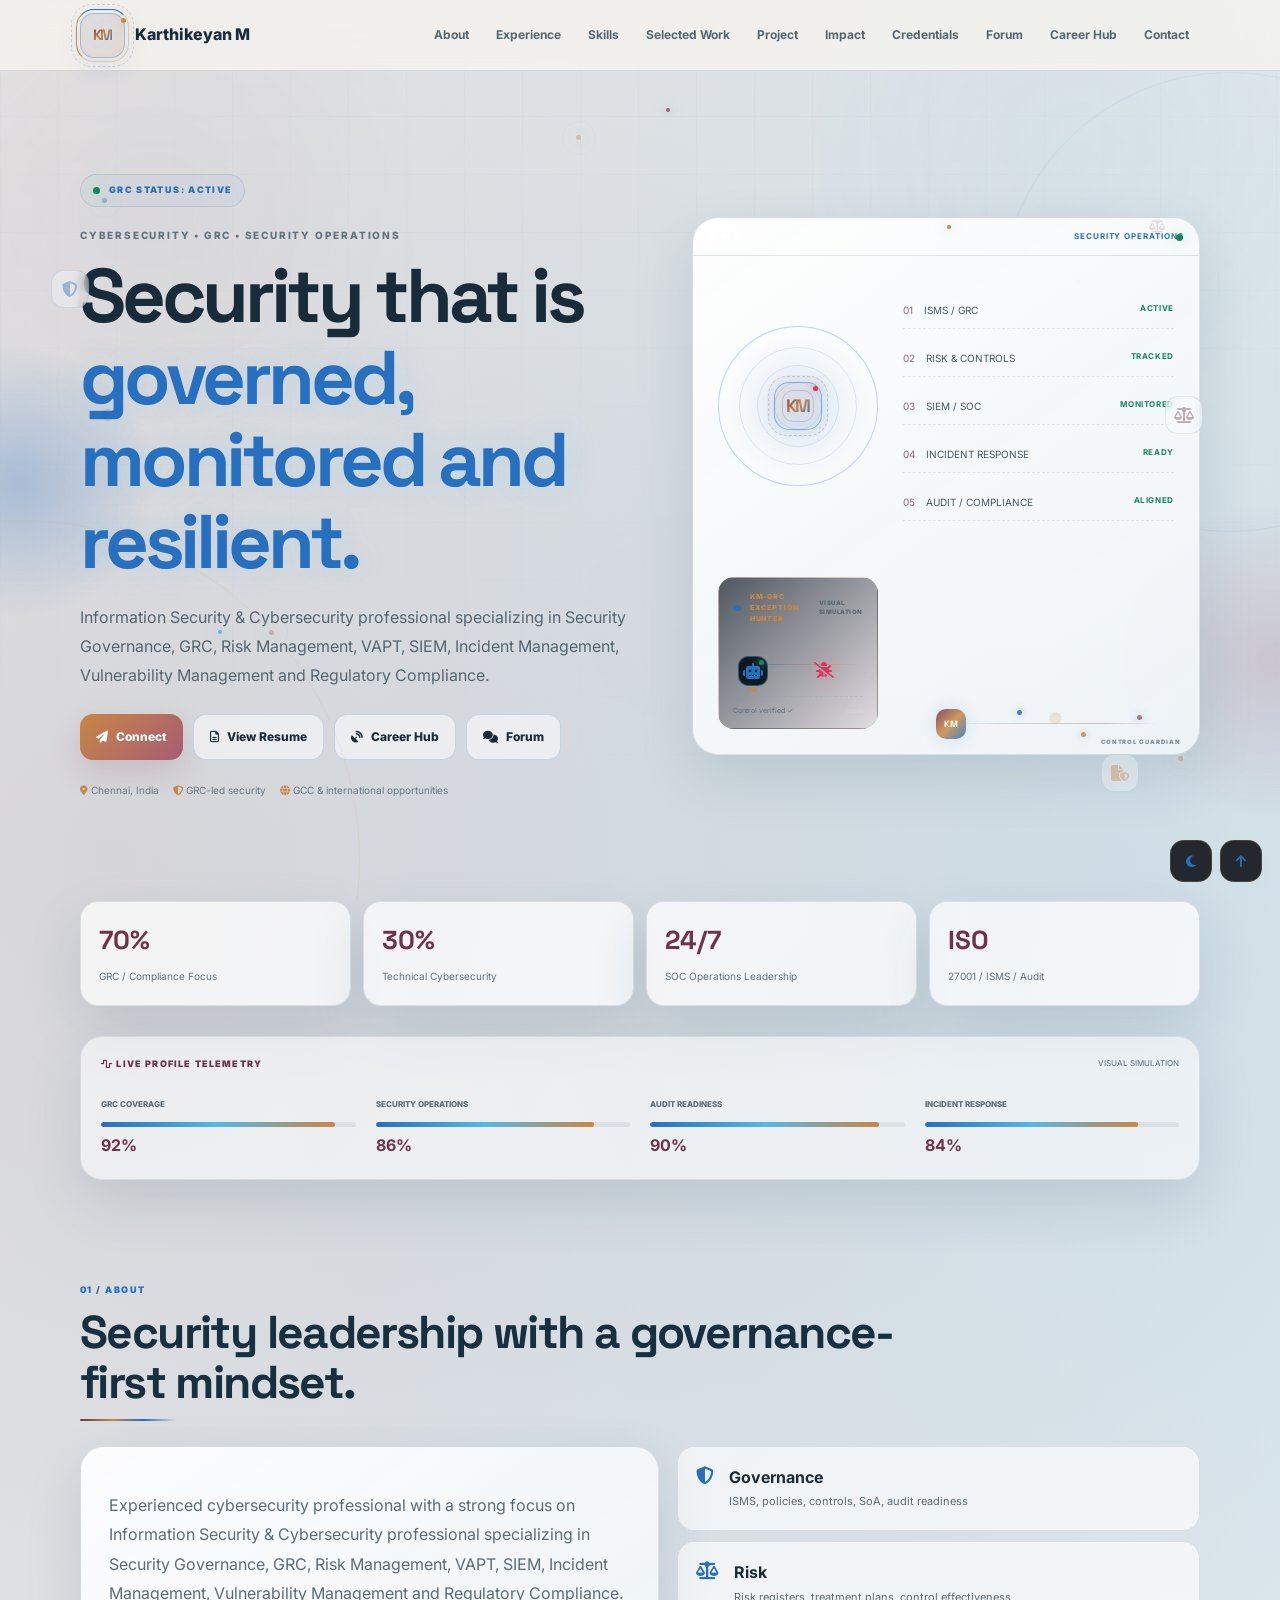
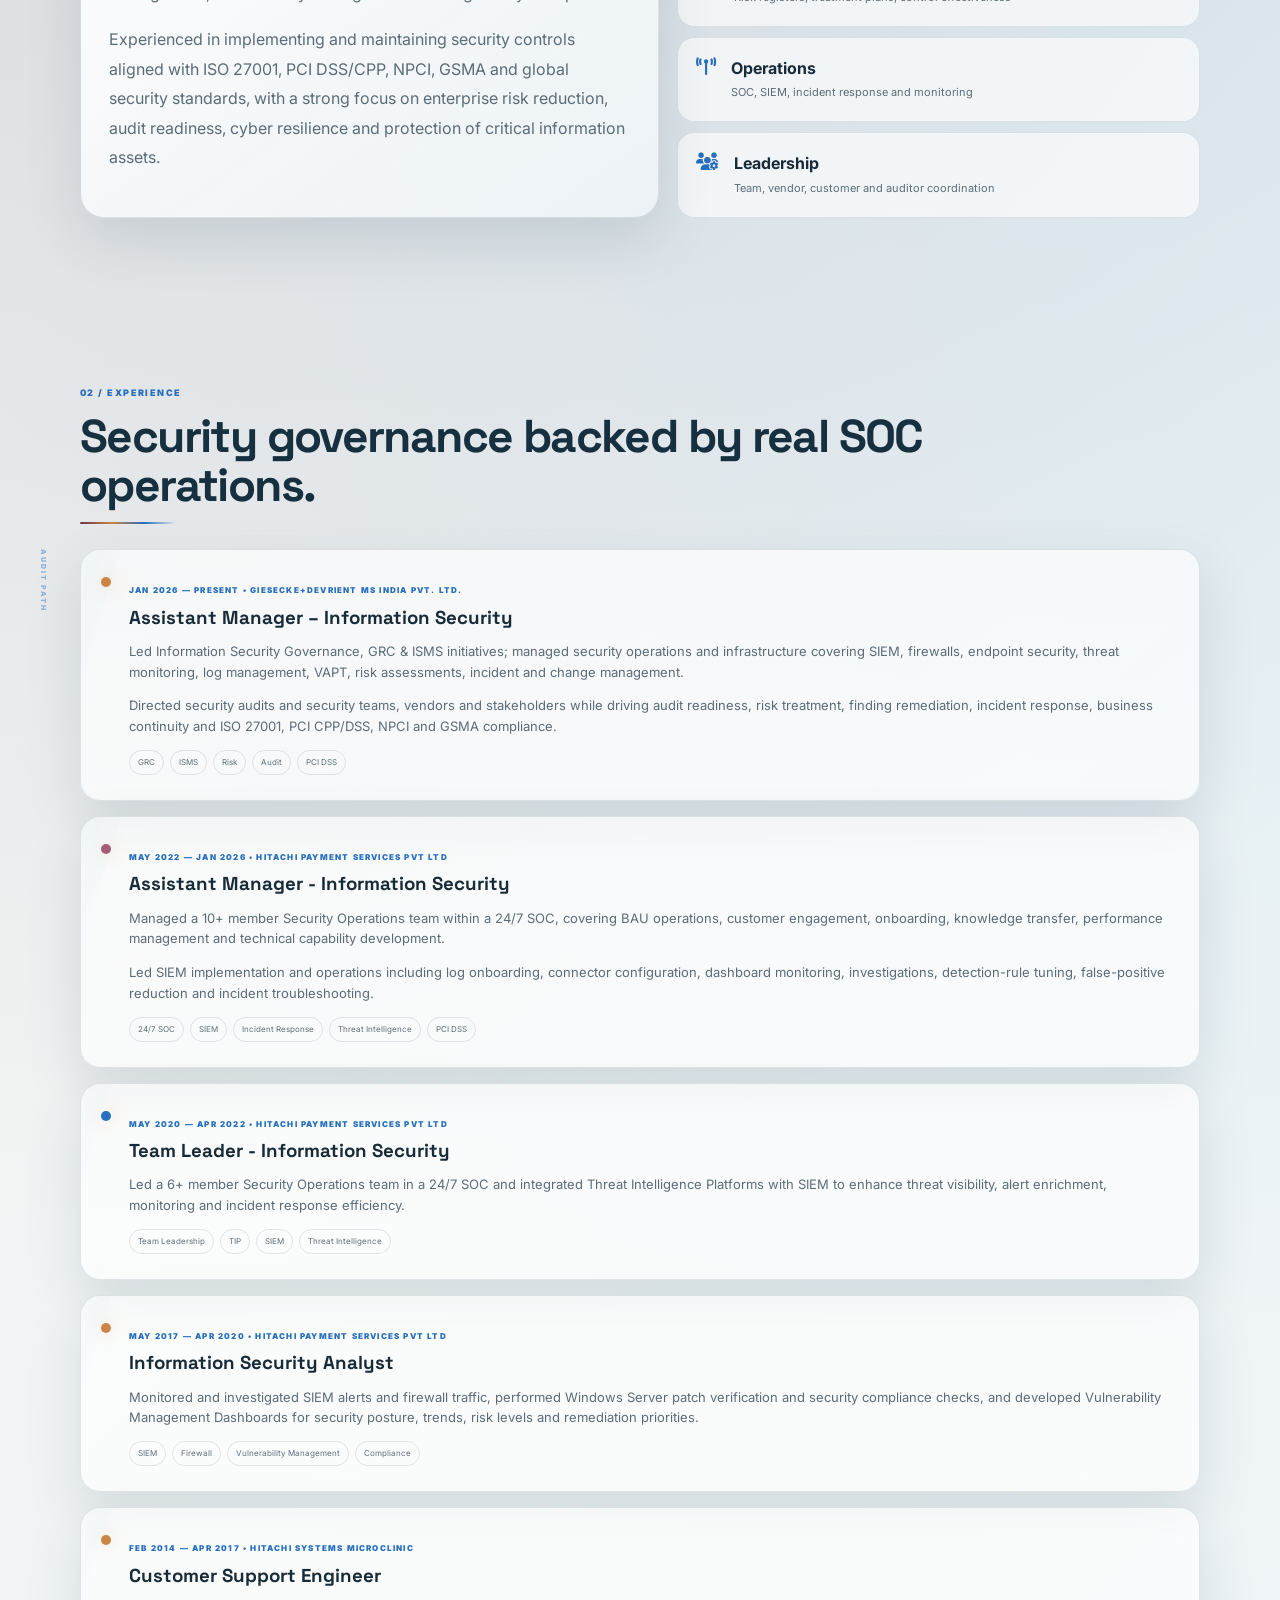
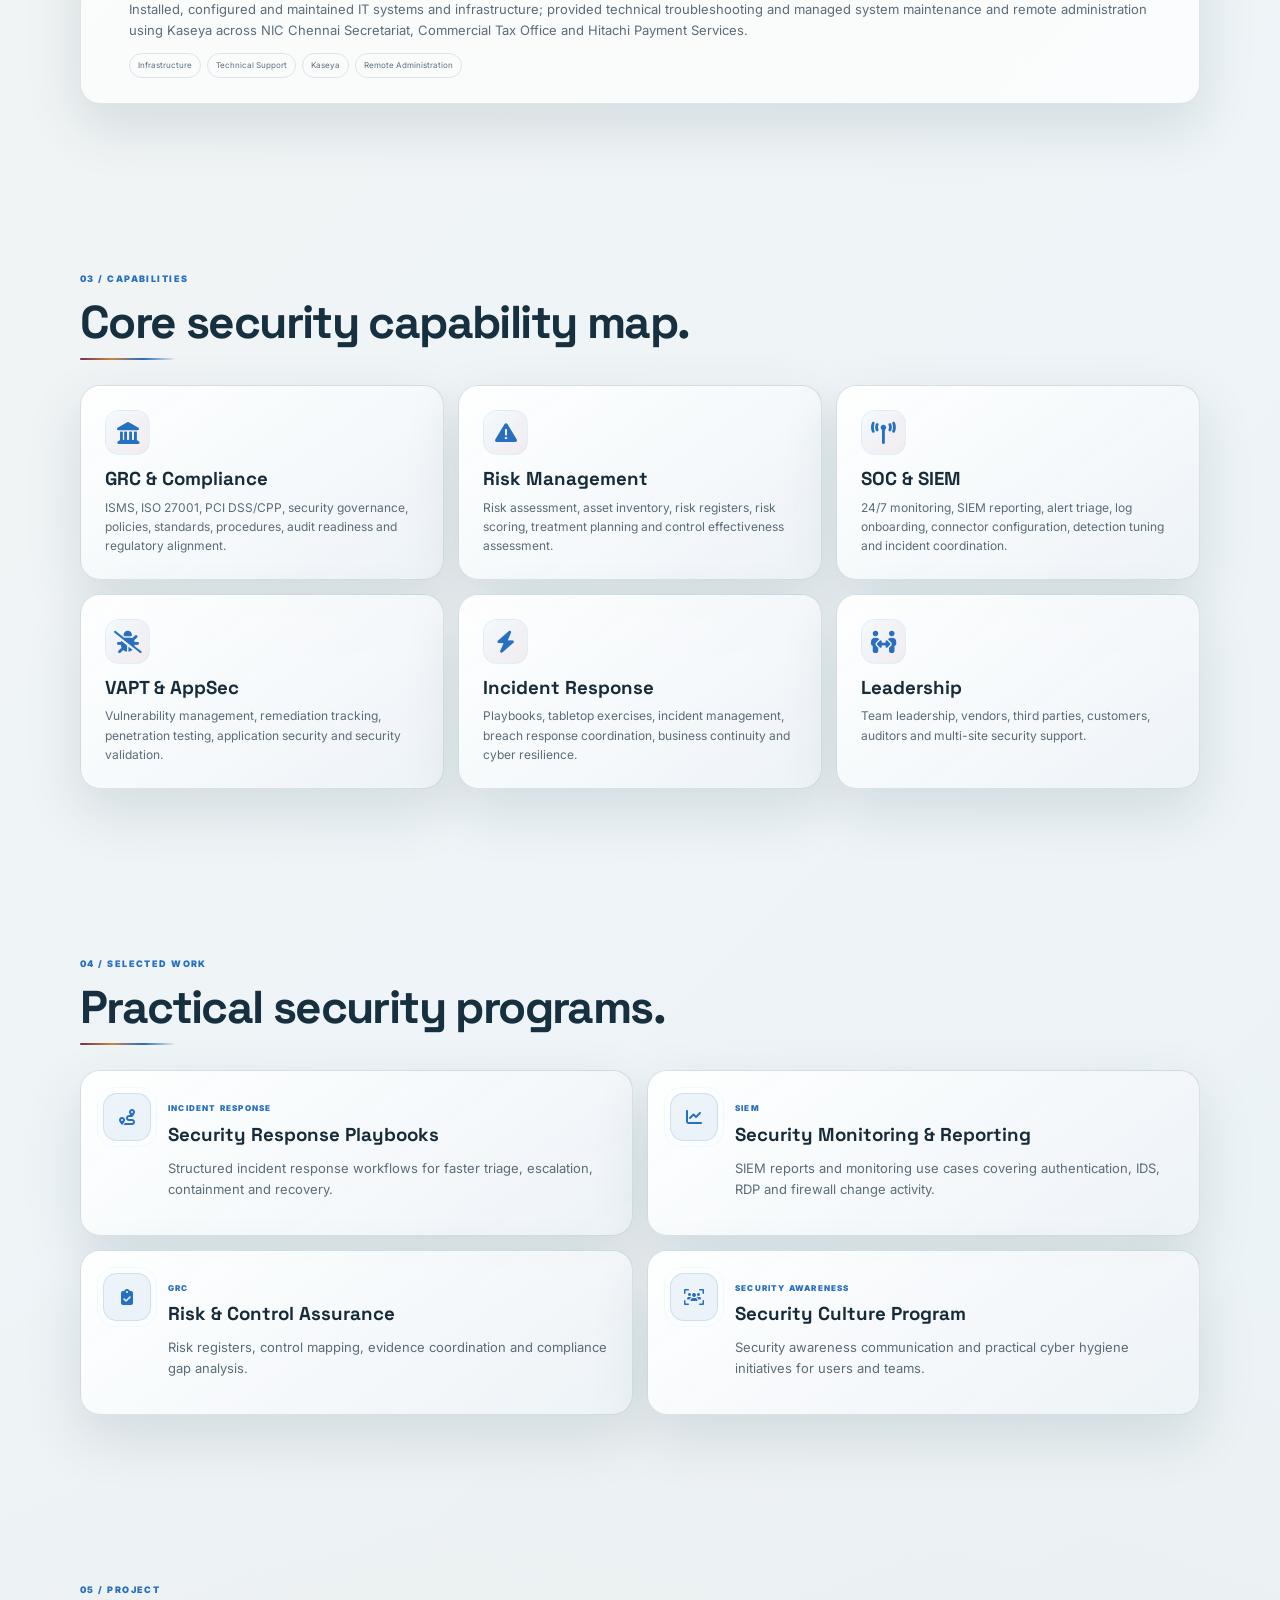
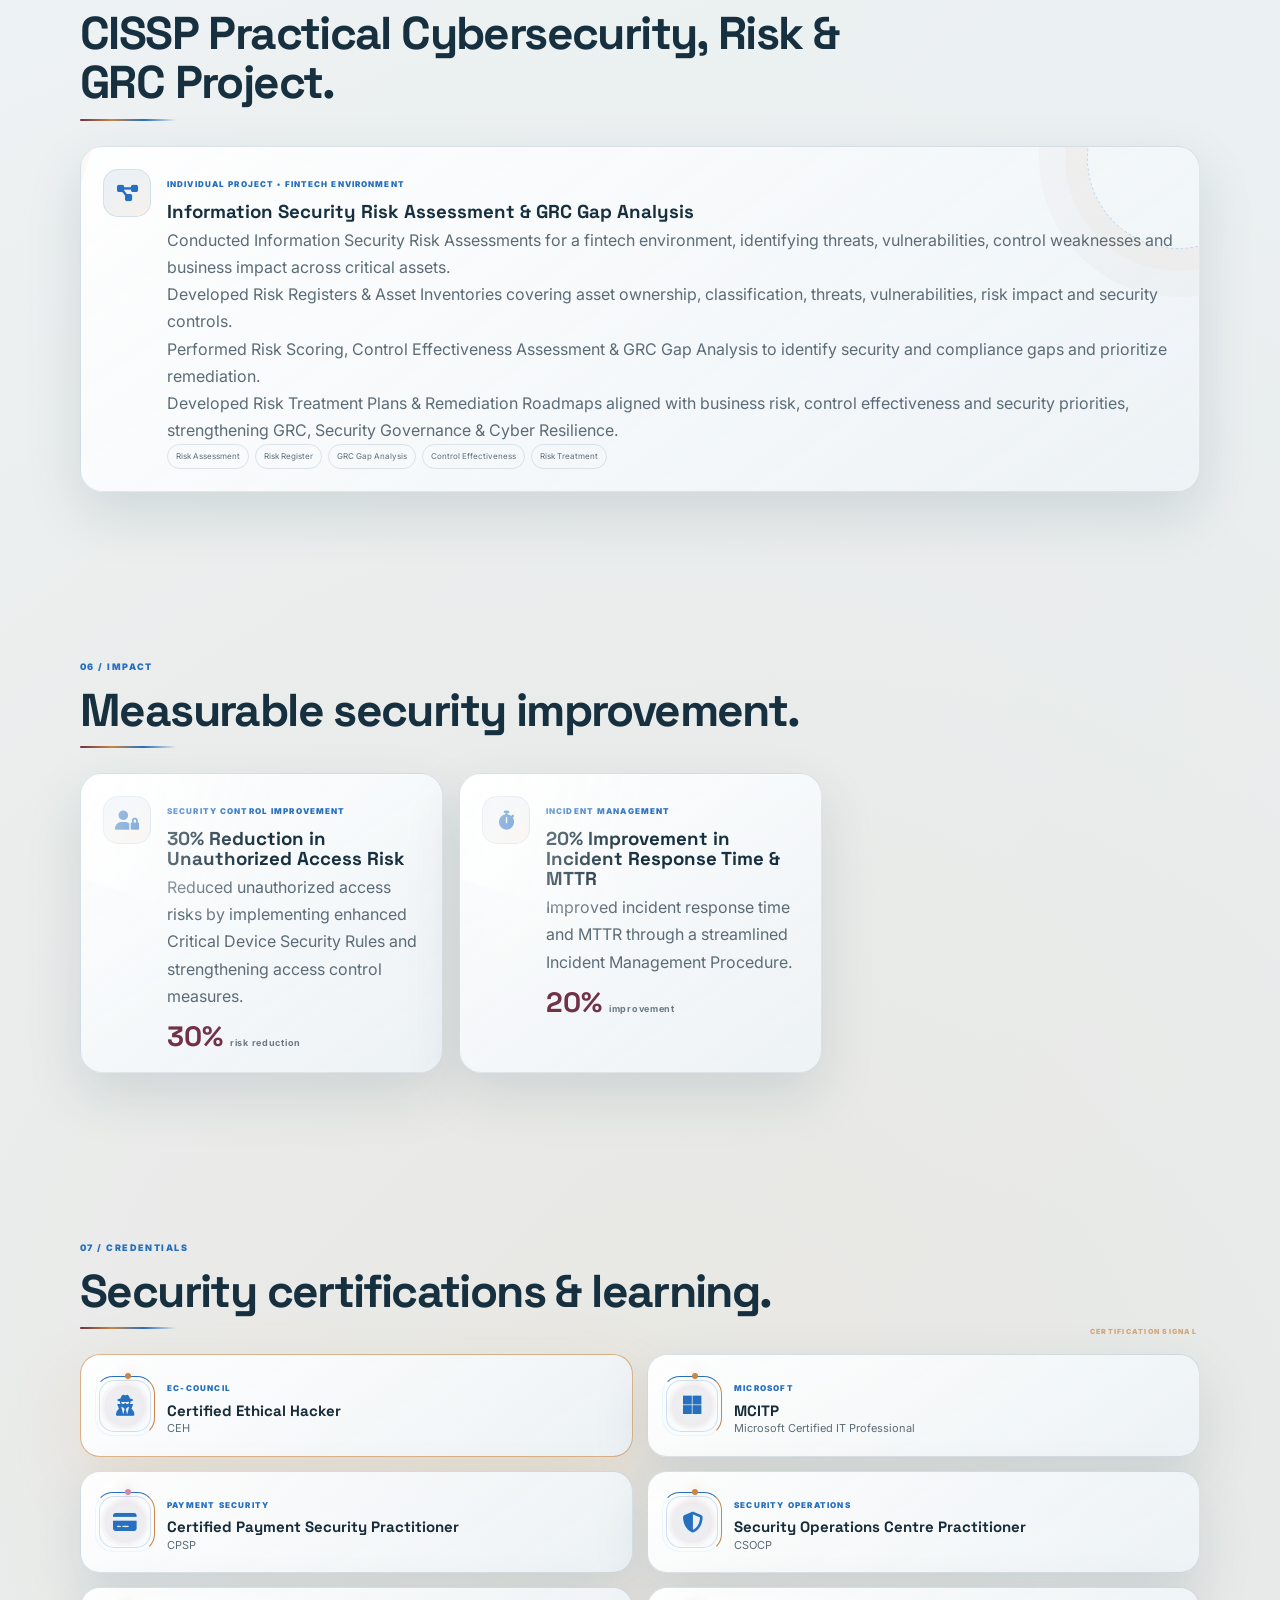
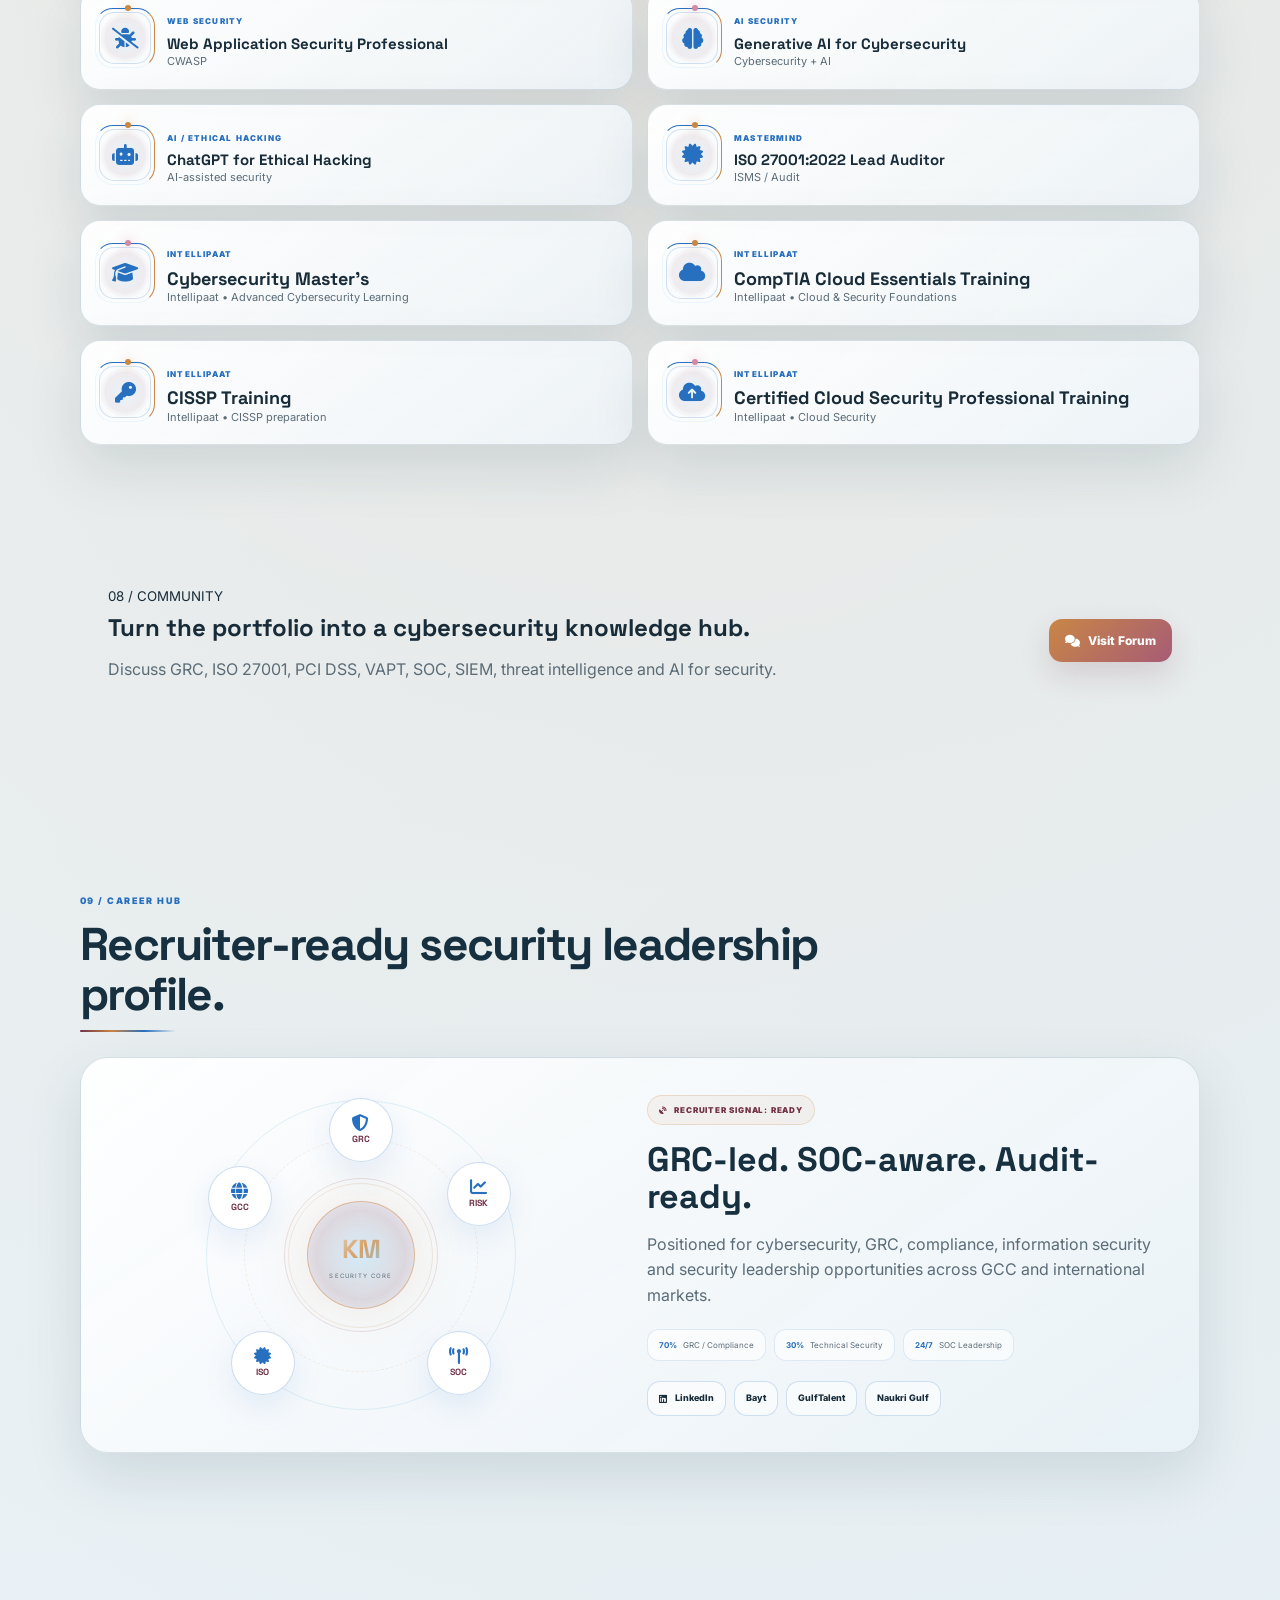
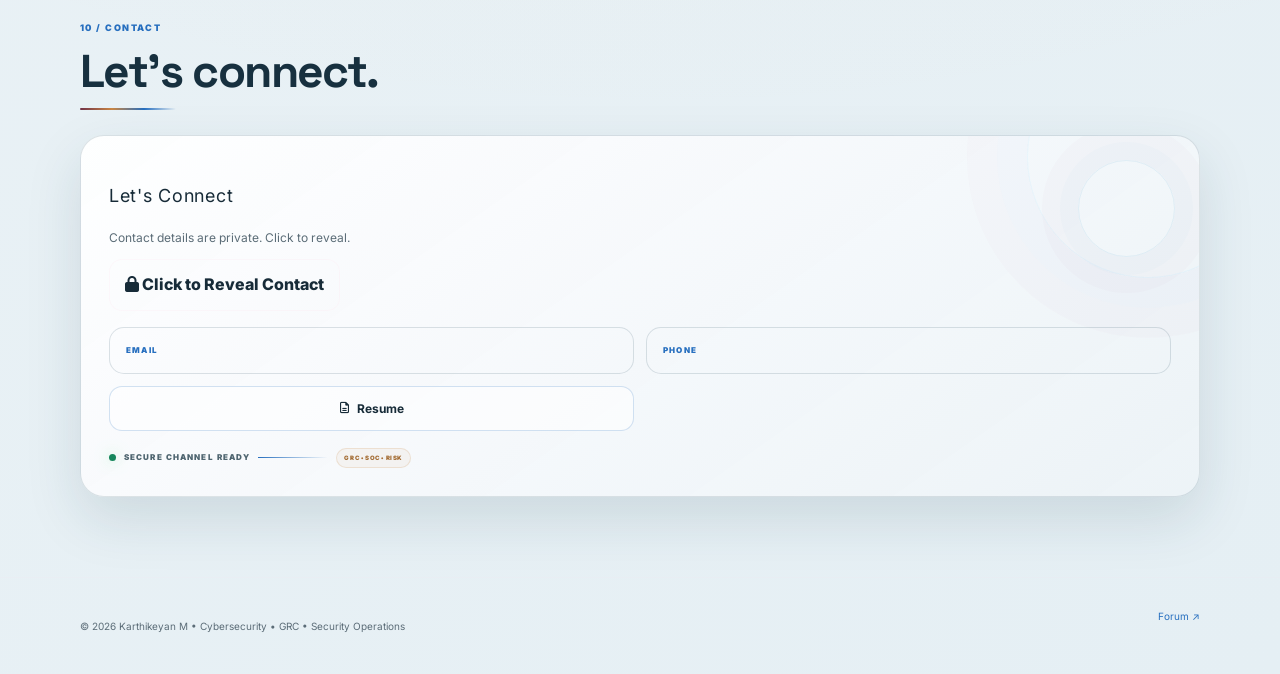
==== commit 4feba825: "Add files via upload" ====
--- a/index.html
+++ b/index.html
@@ -37,7 +37,8 @@
         <a href="#about">About</a>
         <a href="#experience">Experience</a>
         <a href="#skills">Skills</a>
-        <a href="#projects">Projects</a>
+        <a href="#projects">Selected Work</a>
+        <a href="#project">Project</a>
         <a href="#impact">Impact</a>
         <a href="#credentials">Credentials</a>
         <a href="forum.html">Forum</a><a href="#career">Career Hub</a>
@@ -151,17 +152,32 @@
       </div>
     </section>
 
+    <section id="project" class="section container">
+      <div class="section-heading"><small>05 / PROJECT</small><h2>CISSP Practical Cybersecurity, Risk & GRC Project.</h2></div>
+      <article class="impact-card flagship-project">
+        <span class="impact-icon"><i class="fa-solid fa-diagram-project"></i></span>
+        <div>
+          <small>INDIVIDUAL PROJECT • FINTECH ENVIRONMENT</small>
+          <h3>Information Security Risk Assessment & GRC Gap Analysis</h3>
+          <p>Conducted Information Security Risk Assessments for a fintech environment, identifying threats, vulnerabilities, control weaknesses and business impact across critical assets.</p>
+          <p>Developed Risk Registers & Asset Inventories covering asset ownership, classification, threats, vulnerabilities, risk impact and security controls.</p>
+          <p>Performed Risk Scoring, Control Effectiveness Assessment & GRC Gap Analysis to identify security and compliance gaps and prioritize remediation.</p>
+          <p>Developed Risk Treatment Plans & Remediation Roadmaps aligned with business risk, control effectiveness and security priorities, strengthening GRC, Security Governance & Cyber Resilience.</p>
+          <div class="tags"><span>Risk Assessment</span><span>Risk Register</span><span>GRC Gap Analysis</span><span>Control Effectiveness</span><span>Risk Treatment</span></div>
+        </div>
+      </article>
+    </section>
+
     <section id="impact" class="section container">
-      <div class="section-heading"><small>05 / IMPACT & PROJECT</small><h2>Risk, controls and measurable security improvement.</h2></div>
-      <div class="impact-grid">
-        <article class="impact-card"><span class="impact-icon"><i class="fa-solid fa-chart-pie"></i></span><div><small>CISSP PRACTICAL PROJECT • FINTECH</small><h3>Cybersecurity, Risk & GRC Project</h3><p>Conducted Information Security Risk Assessments, developed Risk Registers & Asset Inventories, performed Risk Scoring and Control Effectiveness Assessment, and developed Risk Treatment Plans & Remediation Roadmaps.</p><div class="tags"><span>Risk Assessment</span><span>GRC Gap Analysis</span><span>Risk Treatment</span></div></div></article>
+      <div class="section-heading"><small>06 / IMPACT</small><h2>Measurable security improvement.</h2></div>
+      <div class="impact-grid impact-grid-two">
         <article class="impact-card"><span class="impact-icon"><i class="fa-solid fa-user-lock"></i></span><div><small>SECURITY CONTROL IMPROVEMENT</small><h3>30% Reduction in Unauthorized Access Risk</h3><p>Reduced unauthorized access risks by implementing enhanced Critical Device Security Rules and strengthening access control measures.</p><div class="impact-number">30% <span>risk reduction</span></div></div></article>
         <article class="impact-card"><span class="impact-icon"><i class="fa-solid fa-stopwatch"></i></span><div><small>INCIDENT MANAGEMENT</small><h3>20% Improvement in Incident Response Time & MTTR</h3><p>Improved incident response time and MTTR through a streamlined Incident Management Procedure.</p><div class="impact-number">20% <span>improvement</span></div></div></article>
       </div>
     </section>
 
     <section id="credentials" class="section container">
-      <div class="section-heading"><small>06 / CREDENTIALS</small><h2>Security certifications & learning.</h2></div>
+      <div class="section-heading"><small>07 / CREDENTIALS</small><h2>Security certifications & learning.</h2></div>
       <div class="cert-grid">
         <article class="cert-card credential-card"><div class="cert-icon"><i class="fa-solid fa-user-secret"></i><span class="cert-orbit"></span></div><div><span>EC-COUNCIL</span><h3>Certified Ethical Hacker</h3><p>CEH</p></div></article>
         <article class="cert-card credential-card"><div class="cert-icon"><i class="fa-brands fa-microsoft"></i><span class="cert-orbit"></span></div><div><span>MICROSOFT</span><h3>MCITP</h3><p>Microsoft Certified IT Professional</p></div></article>
@@ -178,20 +194,12 @@
       </div>
     </section>
 
-    <section id="education" class="section container education-strip">
-      <div class="section-heading"><small>07 / EDUCATION</small><h2>Academic foundation.</h2></div>
-      <div class="education-grid">
-        <article class="education-card"><i class="fa-solid fa-graduation-cap"></i><div><span>JUN 2024</span><h3>BCA — Bachelor of Computer Application</h3><p>Tamil Nadu Open University — Chennai</p></div></article>
-        <article class="education-card"><i class="fa-solid fa-microchip"></i><div><span>APR 2012</span><h3>Diploma in Computer Technology</h3><p>Central Polytechnic College — Chennai</p></div></article>
-      </div>
-    </section>
-
     <section class="section container forum-strip">
-      <div><div><small>10 / COMMUNITY</small><h2>Turn the portfolio into a cybersecurity knowledge hub.</h2><p>Discuss GRC, ISO 27001, PCI DSS, VAPT, SOC, SIEM, threat intelligence and AI for security.</p></div><a class="primary" href="forum.html"><i class="fa-solid fa-comments"></i> Visit Forum</a></div>
+      <div><div><small>08 / COMMUNITY</small><h2>Turn the portfolio into a cybersecurity knowledge hub.</h2><p>Discuss GRC, ISO 27001, PCI DSS, VAPT, SOC, SIEM, threat intelligence and AI for security.</p></div><a class="primary" href="forum.html"><i class="fa-solid fa-comments"></i> Visit Forum</a></div>
     </section>
 
     <section id="career" class="section container career-v7">
-      <div class="section-heading"><small>08 / CAREER HUB</small><h2>Recruiter-ready security leadership profile.</h2></div>
+      <div class="section-heading"><small>09 / CAREER HUB</small><h2>Recruiter-ready security leadership profile.</h2></div>
       <div class="career-command-v7">
         <div class="career-orbit-v7" aria-hidden="true">
           <span class="career-ring-v7 r1"></span><span class="career-ring-v7 r2"></span><span class="career-ring-v7 r3"></span>
@@ -219,13 +227,13 @@
 
     
 <section id="contact" class="section container contact">
-      <div class="section-heading"><small>09 / CONTACT</small><h2>Let's connect.</h2></div>
+      <div class="section-heading"><small>10 / CONTACT</small><h2>Let's connect.</h2></div>
       <article class="contact-card connect-panel"><span class="connect-scan" aria-hidden="true"></span>
-        <div><p class="contact-lead">Open to cybersecurity, GRC, compliance and security leadership opportunities across GCC and international markets.</p><p class="muted">Contact details are intentionally hidden from the initial view.</p></div>
-        <button class="contact-reveal-btn" id="revealContact" type="button"><i class="fa-solid fa-lock"></i> Reveal Contact Details</button>
+        <div class="private-contact-intro"><p class="contact-lead">Let's Connect</p><p class="muted">Contact details are private. Click to reveal.</p></div>
+        <button class="contact-reveal-btn" id="revealContact" type="button"><i class="fa-solid fa-lock"></i> Click to Reveal Contact</button>
         <div class="private-contact" id="privateContact" hidden>
-          <div><span>EMAIL</span><a id="emailLink" href="mailto:karthimichel@gmail.com">karthimichel@gmail.com</a></div>
-          <div><span>PHONE</span><a id="phoneLink" href="tel:+919941875820">+91-9941875820</a></div>
+          <div><span>EMAIL</span><a id="emailLink" href="#" rel="nofollow"></a></div>
+          <div><span>PHONE</span><a id="phoneLink" href="#" rel="nofollow"></a></div>
           <a class="secondary" href="resume.pdf" target="_blank" rel="noopener"><i class="fa-regular fa-file-lines"></i> Resume</a>
         </div>
         <div class="connect-status"><span class="connect-dot"></span> SECURE CHANNEL READY <span class="connect-line"></span><span class="connect-badge">GRC • SOC • RISK</span></div>
--- a/assets/css/style.css
+++ b/assets/css/style.css
@@ -1117,3 +1117,153 @@
 @keyframes v81Reveal{from{opacity:0;transform:translateY(22px) scale(.985)}to{opacity:1;transform:translateY(0) scale(1)}}
 .v81-pointer-packet{position:fixed;width:5px;height:5px;border-radius:50%;background:#55B8E8;box-shadow:0 0 14px rgba(85,184,232,.8);pointer-events:none;z-index:9998;transform:translate(-50%,-50%);animation:v81Packet .85s ease-out forwards}
 @keyframes v81Packet{to{opacity:0;transform:translate(-50%,-50%) scale(.2) translateY(-22px)}}
+
+/* ============================================================
+   V8.2 — V7 CONTENT PRESERVATION + EXTRA MOTION LAYER
+   ============================================================ */
+/* Keep the V7 wording and recruiter positioning unchanged. */
+
+/* Individual project: make the project feel like a live control map. */
+.flagship-project{
+  position:relative;
+  overflow:hidden;
+  isolation:isolate;
+  grid-column:1 / -1;
+}
+.flagship-project:before{
+  content:"";
+  position:absolute;
+  width:180px;
+  height:180px;
+  right:-70px;
+  top:-80px;
+  border:1px dashed rgba(39,111,191,.24);
+  border-radius:50%;
+  box-shadow:0 0 0 22px rgba(201,134,69,.035),0 0 0 48px rgba(113,50,71,.025);
+  animation:v82ProjectOrbit 13s linear infinite;
+  pointer-events:none;
+}
+.flagship-project:after{
+  content:"";
+  position:absolute;
+  left:-30%;
+  top:0;
+  width:26%;
+  height:100%;
+  background:linear-gradient(100deg,transparent,rgba(85,184,232,.18),rgba(201,134,69,.10),transparent);
+  transform:skewX(-18deg);
+  animation:v82ProjectSweep 6.8s ease-in-out infinite;
+  pointer-events:none;
+}
+.flagship-project .impact-icon{
+  position:relative;
+  animation:v82ProjectIcon 3.8s ease-in-out infinite;
+}
+@keyframes v82ProjectOrbit{to{transform:rotate(360deg)}}
+@keyframes v82ProjectSweep{0%,45%{left:-35%;opacity:0}55%{opacity:1}90%,100%{left:125%;opacity:0}}
+@keyframes v82ProjectIcon{50%{transform:translateY(-6px) rotate(-5deg);box-shadow:0 14px 28px rgba(39,111,191,.18)}}
+
+/* Selected-work cards: a moving security packet and animated icon ring. */
+.work-card{position:relative;overflow:hidden;transform-style:preserve-3d}
+.work-card:after{
+  content:"";
+  position:absolute;
+  left:-20%;
+  bottom:9px;
+  width:40%;
+  height:1px;
+  background:linear-gradient(90deg,transparent,#55B8E8,#C98645,transparent);
+  animation:v82WorkPacket 5.5s ease-in-out infinite;
+  opacity:.7;
+  pointer-events:none;
+}
+.work-card:nth-child(2):after{animation-delay:.9s}.work-card:nth-child(3):after{animation-delay:1.8s}.work-card:nth-child(4):after{animation-delay:2.7s}
+.work-card .project-icon{position:relative;z-index:2;animation:v82IconPulse 4.2s ease-in-out infinite}
+.work-card:nth-child(2) .project-icon{animation-delay:.5s}.work-card:nth-child(3) .project-icon{animation-delay:1s}.work-card:nth-child(4) .project-icon{animation-delay:1.5s}
+@keyframes v82WorkPacket{0%,55%{left:-30%;opacity:0}65%{opacity:1}92%,100%{left:120%;opacity:0}}
+@keyframes v82IconPulse{50%{transform:translateY(-4px) scale(1.06);box-shadow:0 0 24px rgba(39,111,191,.12)}}
+
+/* GRC/Risk/SOC capability cards get a quiet signal pulse. */
+.capability-card{position:relative;overflow:hidden}
+.capability-card:after{
+  content:"";
+  position:absolute;
+  width:7px;
+  height:7px;
+  border-radius:50%;
+  right:14px;
+  top:14px;
+  background:#55B8E8;
+  box-shadow:0 0 0 0 rgba(85,184,232,.35);
+  animation:v82SignalDot 3.2s ease-out infinite;
+  pointer-events:none;
+}
+.capability-card:nth-child(2):after,.capability-card:nth-child(5):after{background:#C98645;box-shadow:0 0 0 0 rgba(201,134,69,.32)}
+.capability-card:nth-child(3):after,.capability-card:nth-child(6):after{background:#A65C76;box-shadow:0 0 0 0 rgba(166,92,118,.32)}
+@keyframes v82SignalDot{0%{box-shadow:0 0 0 0 rgba(85,184,232,.34);opacity:.35}45%{box-shadow:0 0 0 10px rgba(85,184,232,0);opacity:1}100%{box-shadow:0 0 0 16px rgba(85,184,232,0);opacity:.35}}
+
+/* Timeline gets a moving audit pulse between milestones. */
+.resume-timeline{position:relative}
+.resume-timeline:after{
+  content:"AUDIT PATH";
+  position:absolute;
+  left:-42px;
+  top:0;
+  writing-mode:vertical-rl;
+  font-size:7px;
+  font-weight:900;
+  letter-spacing:.28em;
+  color:rgba(39,111,191,.45);
+  animation:v82AuditLabel 4.8s ease-in-out infinite;
+}
+@keyframes v82AuditLabel{50%{color:rgba(201,134,69,.75);letter-spacing:.36em}}
+
+/* Career Hub adds a moving signal pulse around the central KM core. */
+.career-orbit-v7:after{
+  content:"";
+  position:absolute;
+  inset:28%;
+  border:1px solid rgba(201,134,69,.16);
+  border-radius:50%;
+  animation:v82CoreSignal 3.6s ease-in-out infinite;
+  pointer-events:none;
+}
+@keyframes v82CoreSignal{0%,100%{transform:scale(.82);opacity:.1}50%{transform:scale(1.2);opacity:.7}}
+
+/* Contact stays private: only the reveal CTA is visually prominent before click. */
+.private-contact-intro .contact-lead{letter-spacing:.04em}
+.private-contact-intro .muted{font-size:12px}
+.contact-reveal-btn{position:relative;overflow:hidden}
+.contact-reveal-btn:after{
+  content:"";
+  position:absolute;
+  top:0;
+  left:-70%;
+  width:45%;
+  height:100%;
+  background:linear-gradient(90deg,transparent,rgba(255,255,255,.35),transparent);
+  transform:skewX(-18deg);
+  animation:v82ButtonScan 4.8s ease-in-out infinite;
+}
+@keyframes v82ButtonScan{0%,55%{left:-70%;opacity:0}65%{opacity:1}90%,100%{left:130%;opacity:0}}
+
+/* Floating section-level security glyphs. */
+.v82-glyph{position:fixed;z-index:0;pointer-events:none;font-size:13px;color:rgba(39,111,191,.16);animation:v82GlyphFloat 15s ease-in-out infinite}
+.v82-glyph.g1{left:8%;top:45%}.v82-glyph.g2{right:9%;top:24%;animation-delay:-5s;color:rgba(113,50,71,.15)}.v82-glyph.g3{right:17%;bottom:19%;animation-delay:-10s;color:rgba(201,134,69,.16)}
+@keyframes v82GlyphFloat{0%,100%{transform:translate3d(0,0,0) rotate(-8deg);opacity:.15}50%{transform:translate3d(10px,-32px,0) rotate(8deg);opacity:.55}}
+
+/* Staggered entrance for all major V8 sections. */
+.section{--v82-section-delay:0ms}
+.section.v82-section-visible .section-heading{animation:v82HeadingIn .75s cubic-bezier(.2,.75,.2,1) both}
+.section.v82-section-visible .section-heading h2{animation:v82HeadingGlow 3.8s ease-in-out infinite}
+@keyframes v82HeadingIn{from{opacity:0;transform:translateY(18px)}to{opacity:1;transform:none}}
+@keyframes v82HeadingGlow{50%{text-shadow:0 0 20px rgba(39,111,191,.08)}}
+
+@media(max-width:650px){
+  .resume-timeline:after{display:none}
+  .flagship-project{grid-column:auto}
+}
+@media(prefers-reduced-motion:reduce){
+  .flagship-project:before,.flagship-project:after,.flagship-project .impact-icon,.work-card:after,.work-card .project-icon,.capability-card:after,.resume-timeline:after,.career-orbit-v7:after,.contact-reveal-btn:after,.v82-glyph,.section.v82-section-visible .section-heading,.section.v82-section-visible .section-heading h2{animation:none!important}
+}
+.v82-audited{box-shadow:0 30px 75px rgba(39,111,191,.16),0 0 0 1px rgba(201,134,69,.22)!important}
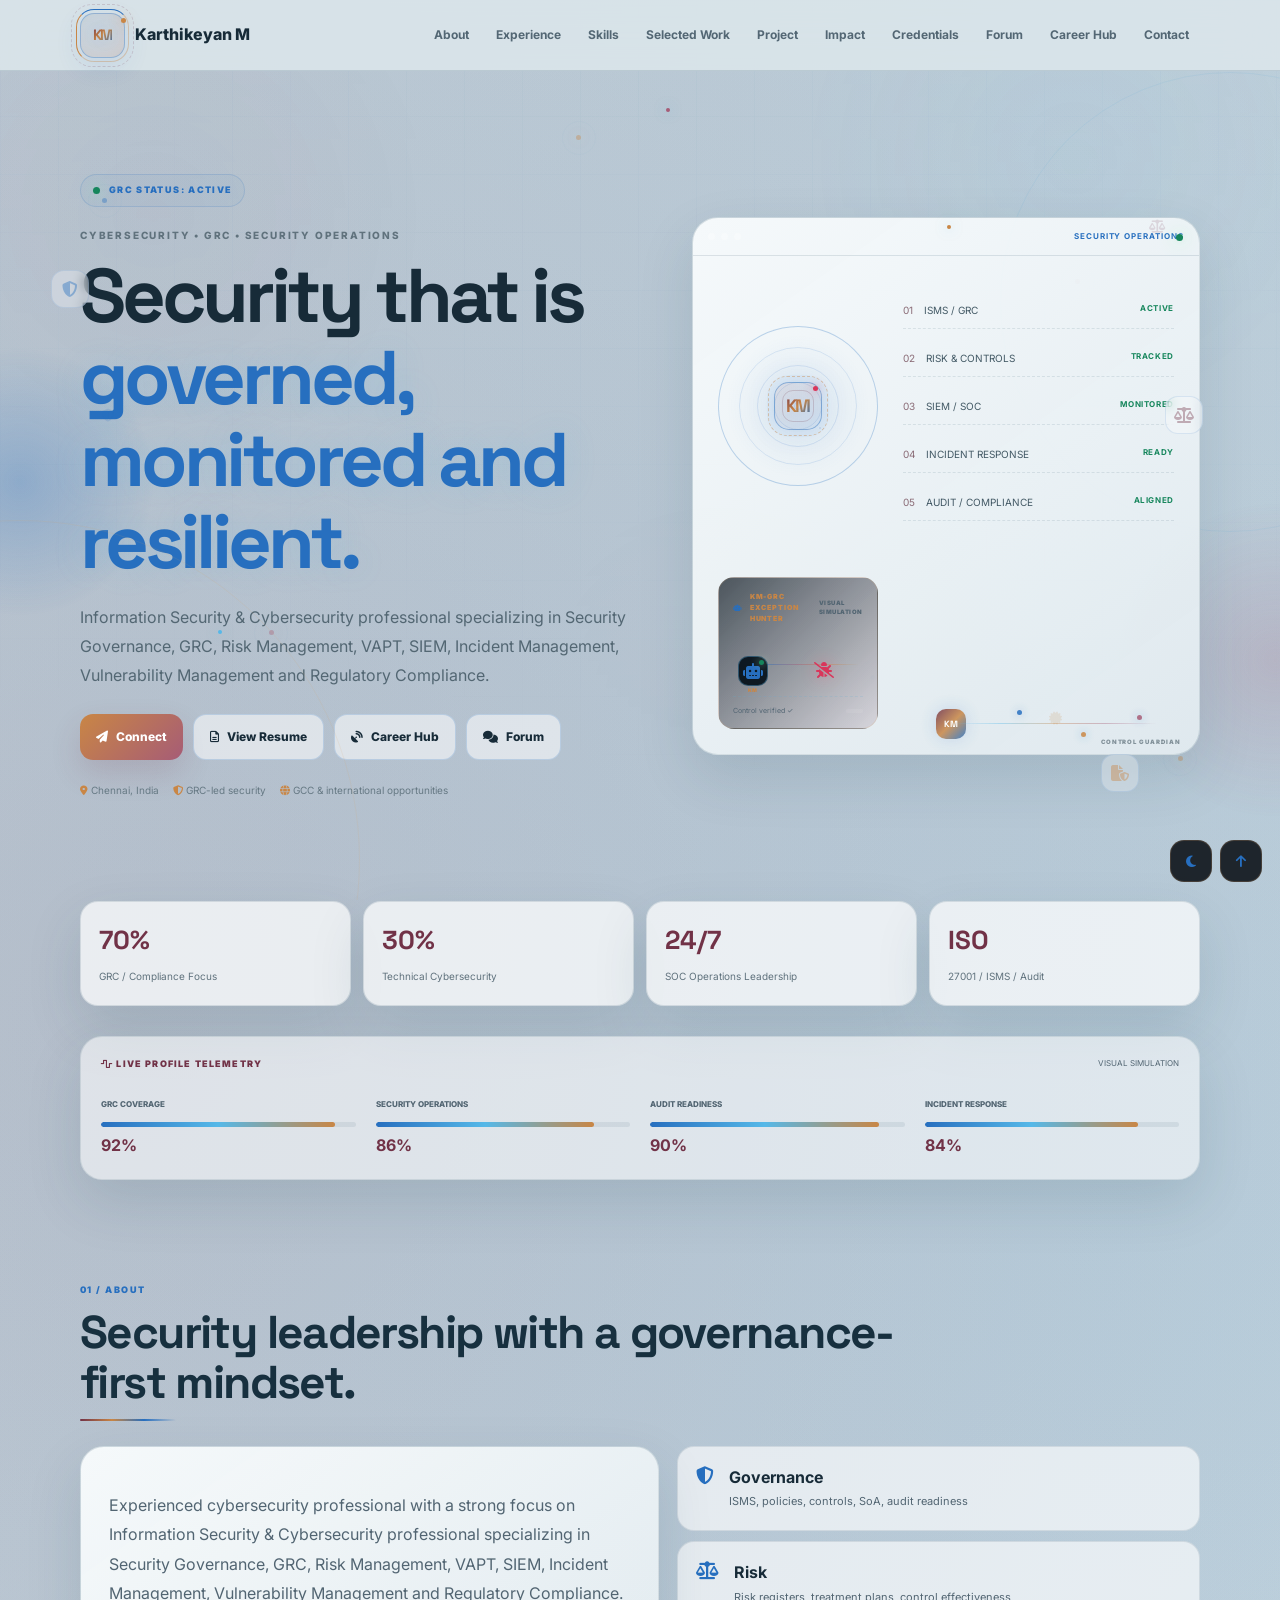
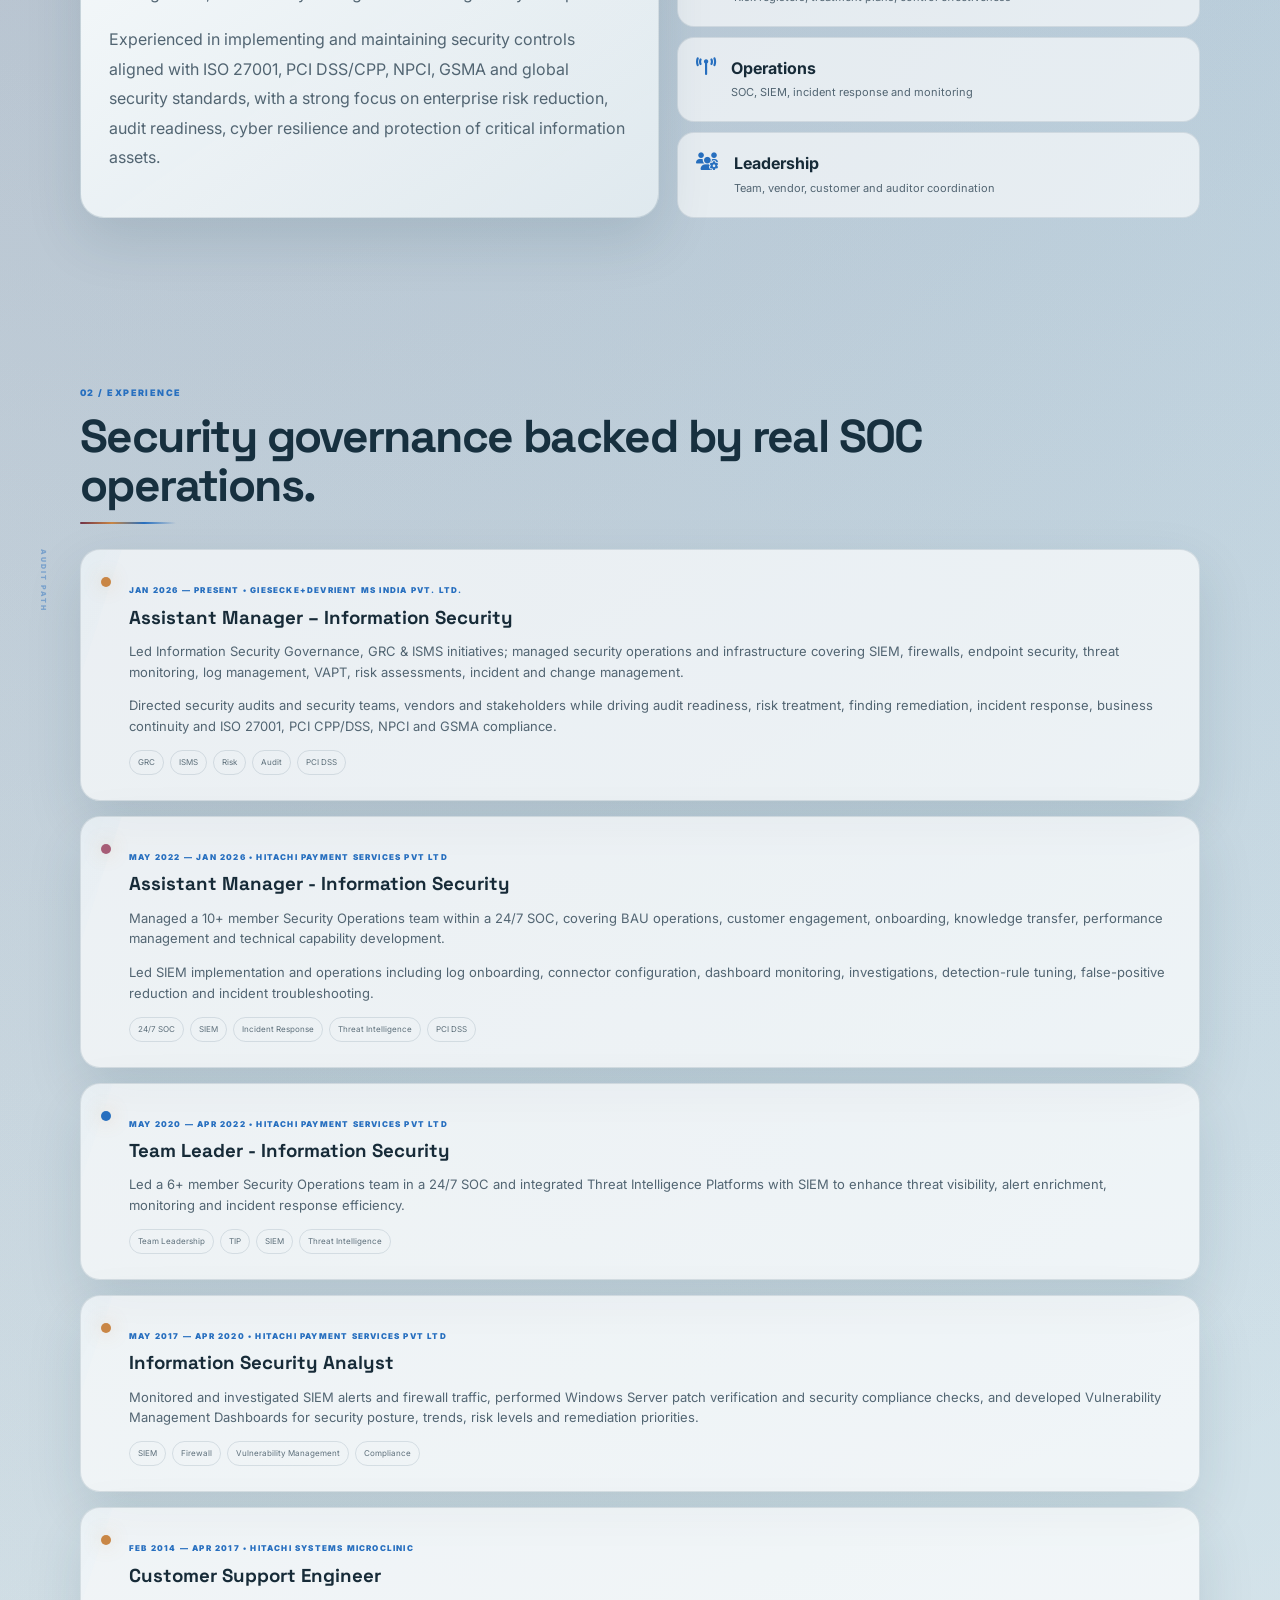
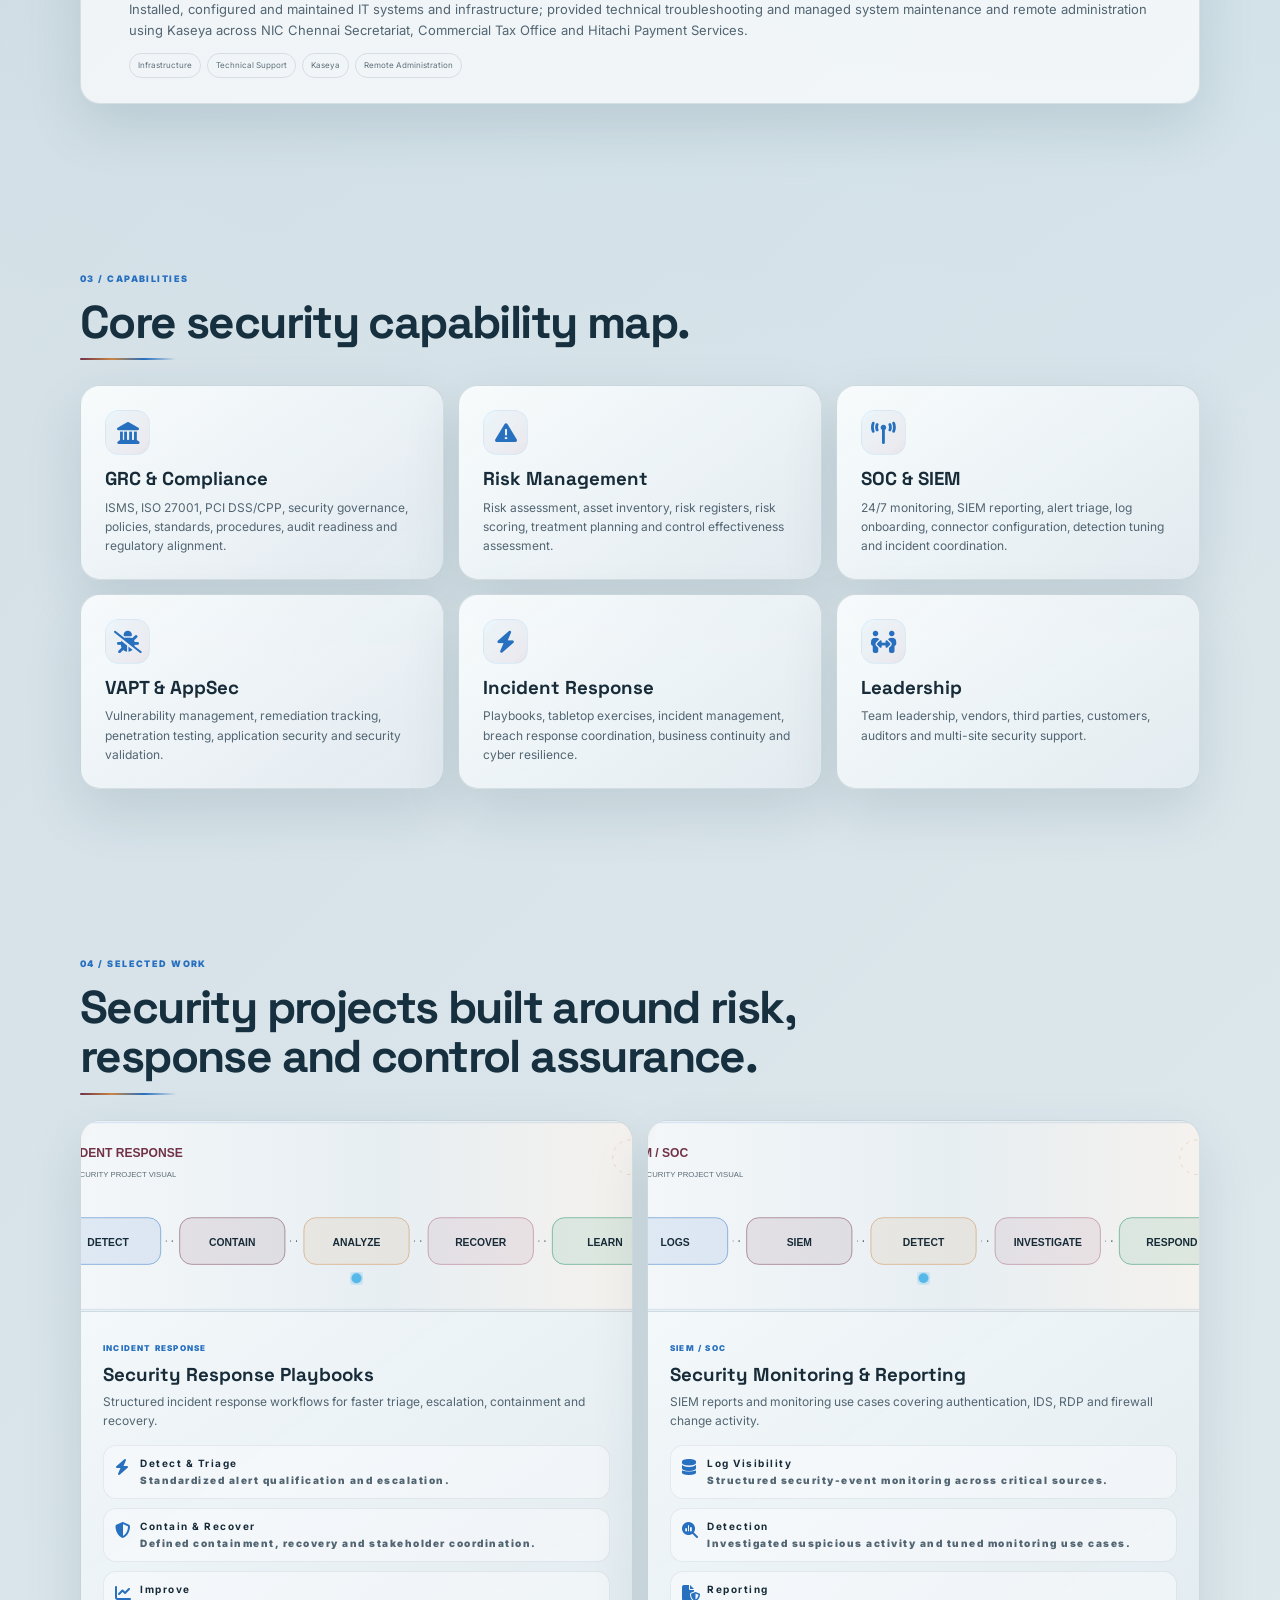
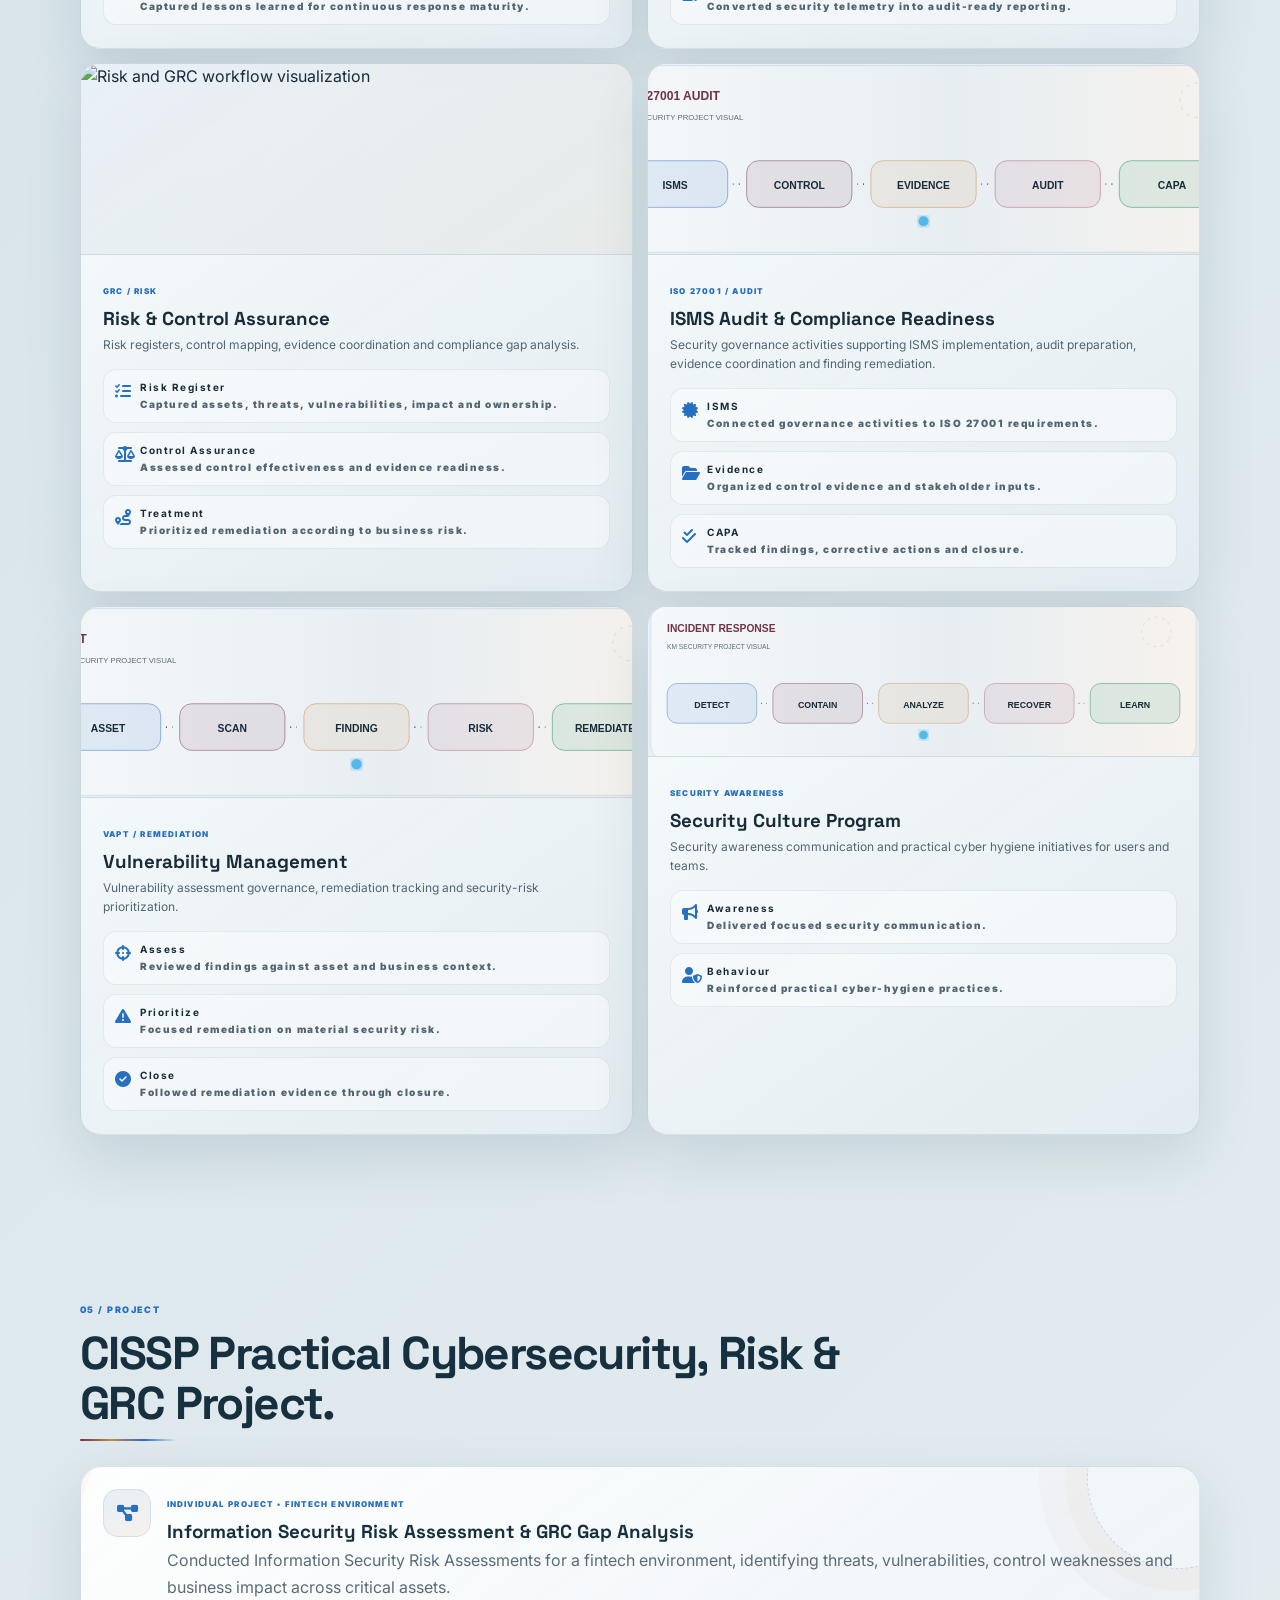
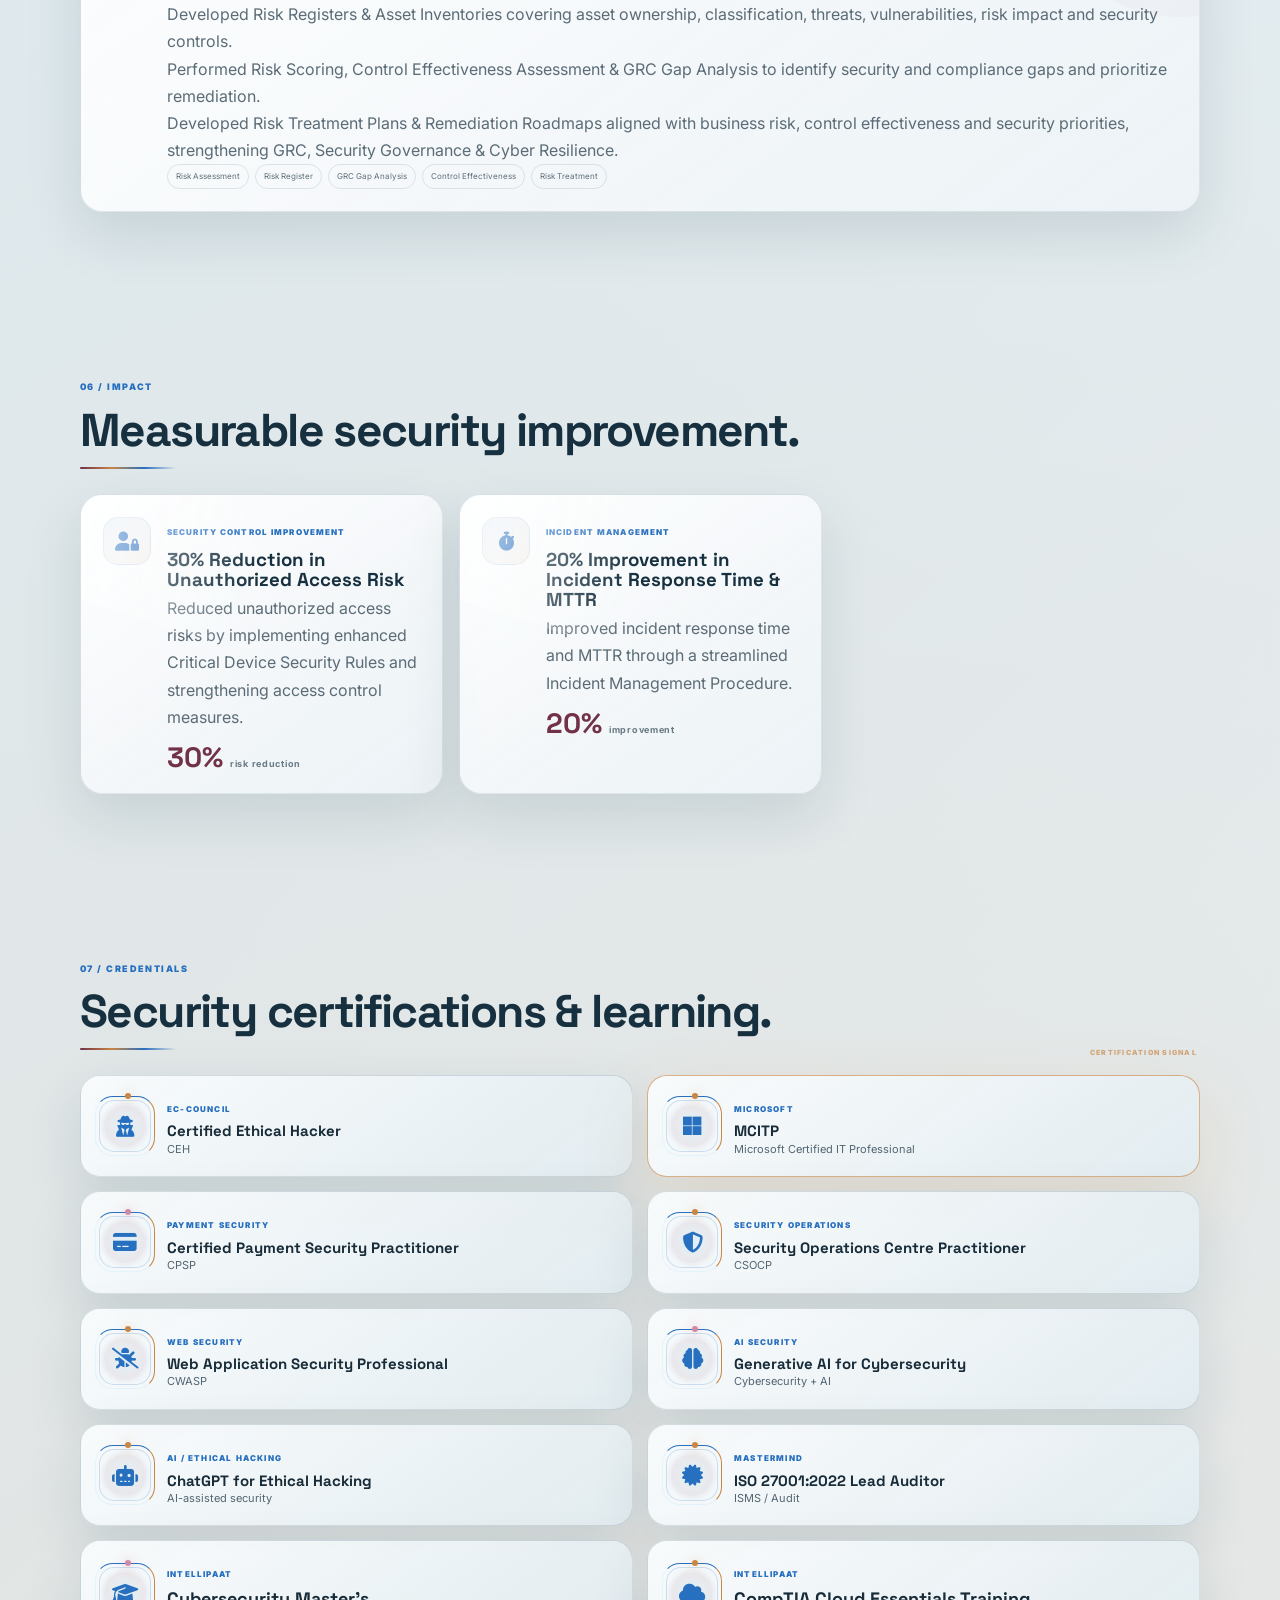
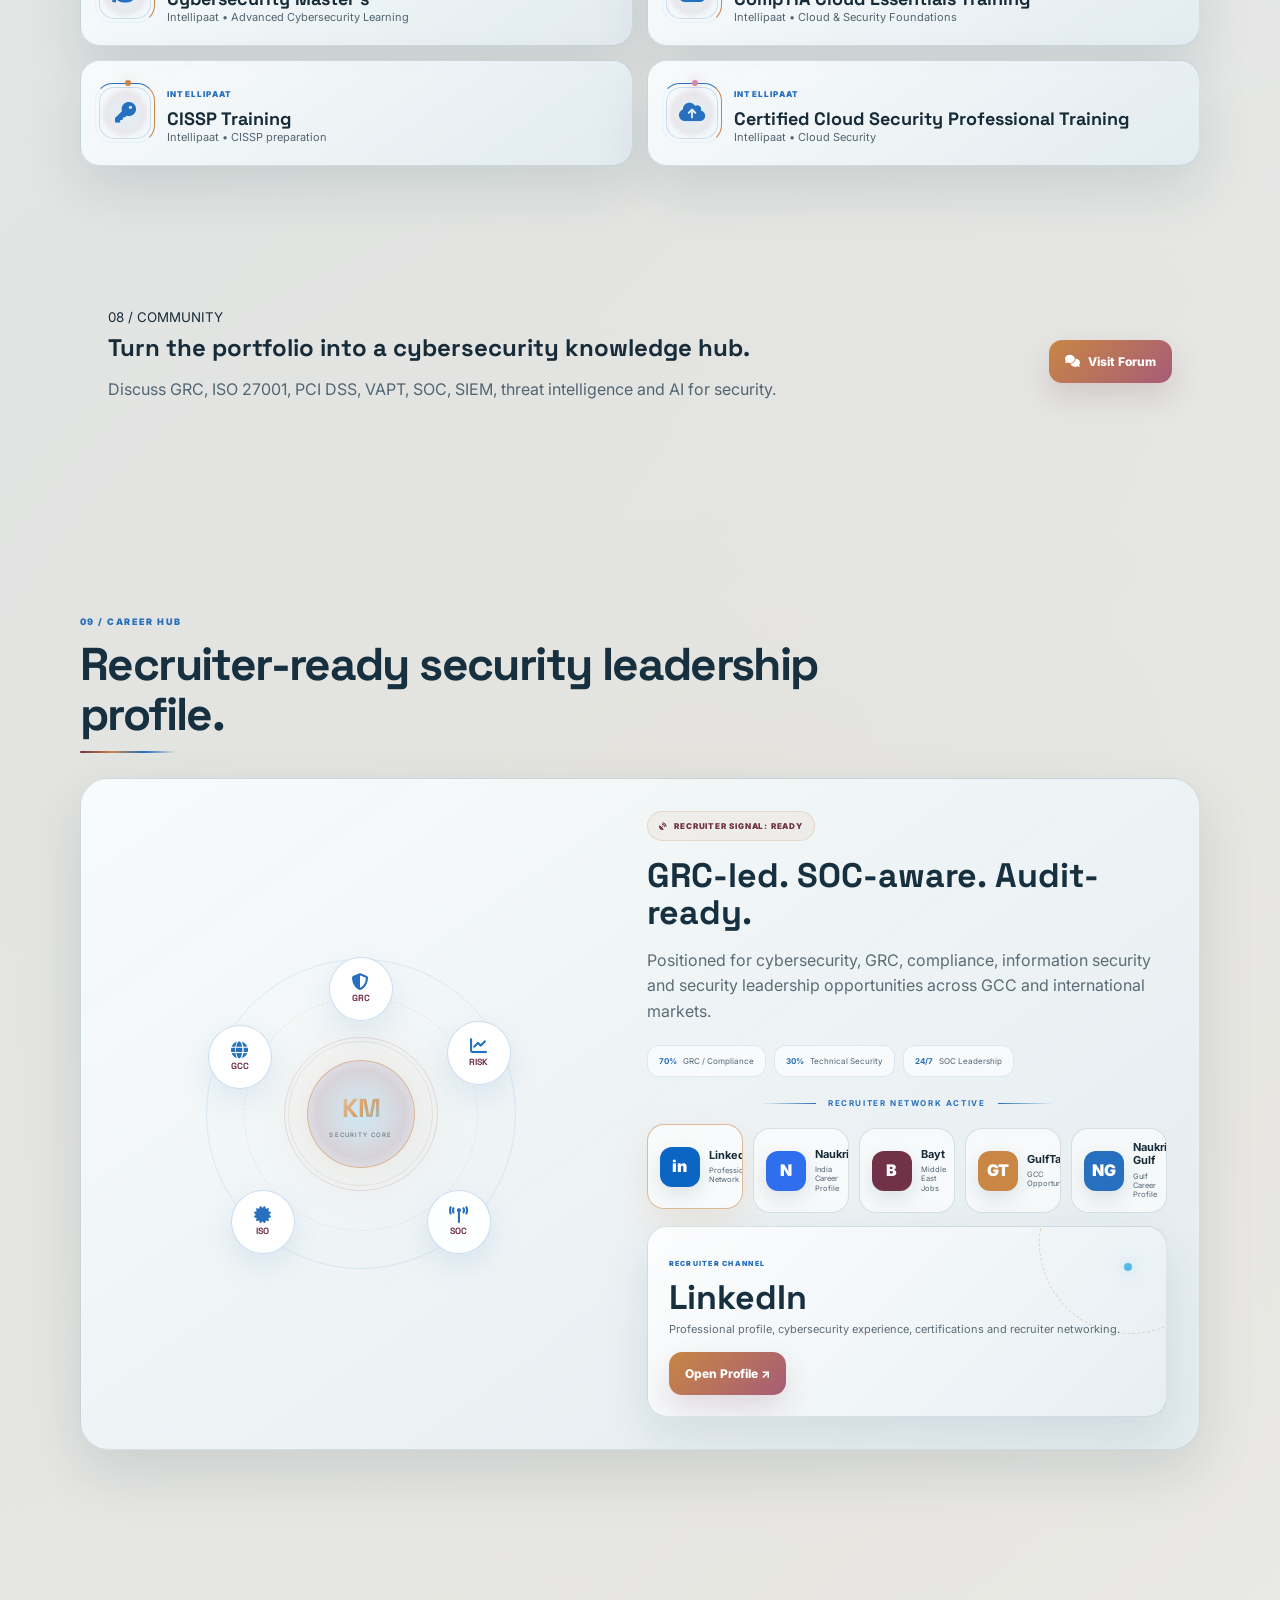
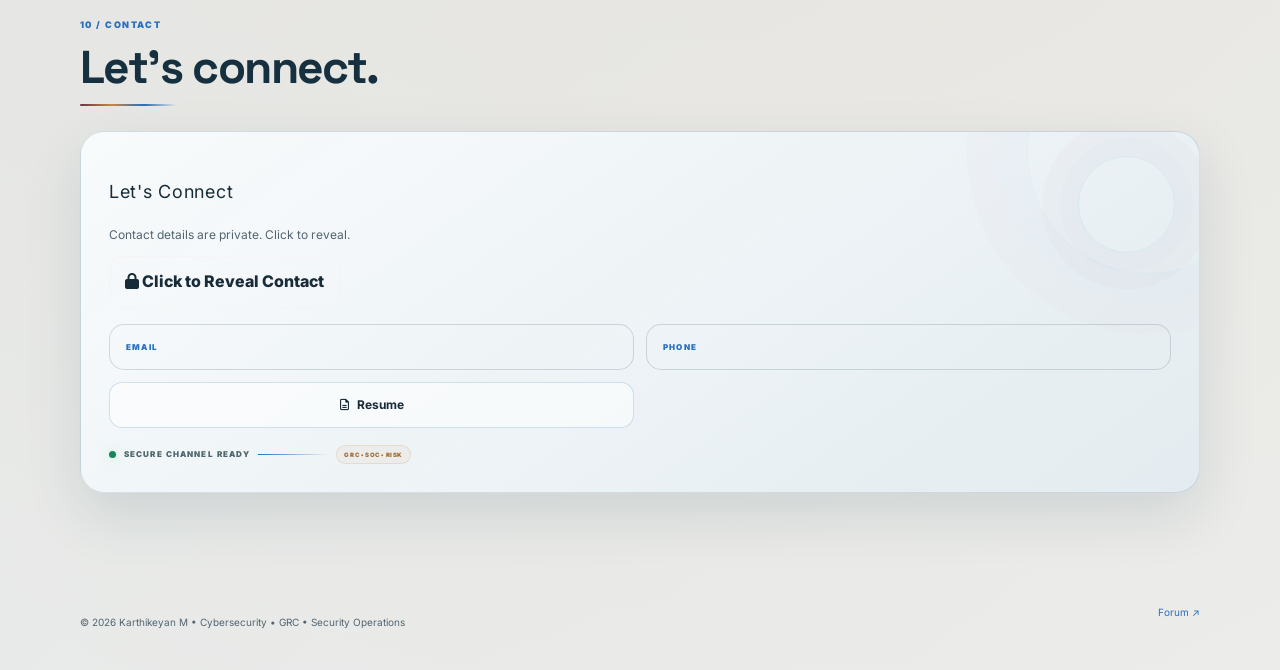
==== commit ec4f5824: "Add files via upload" ====
--- a/index.html
+++ b/index.html
@@ -4,7 +4,7 @@
   <meta charset="utf-8">
   <meta name="viewport" content="width=device-width,initial-scale=1">
   <meta name="description" content="Karthikeyan M — Cybersecurity, GRC, Information Security, Compliance, SOC and Risk professional portfolio. V8 light executive theme.">
-  <meta name="theme-color" content="#EEF4F7">
+  <meta name="theme-color" content="#DCE7EC">
   <title>Karthikeyan M | Cybersecurity • GRC • Security Operations | V8 Updated</title>
   <link rel="icon" href="assets/icons/favicon.png" type="image/png">
   <link rel="apple-touch-icon" href="assets/icons/favicon.png">
@@ -143,12 +143,79 @@
     </section>
 
     <section id="projects" class="section container">
-      <div class="section-heading"><small>04 / SELECTED WORK</small><h2>Practical security programs.</h2></div>
-      <div class="project-grid">
-        <article class="project-card work-card"><div class="project-icon"><i class="fa-solid fa-route"></i></div><div><span>INCIDENT RESPONSE</span><h3>Security Response Playbooks</h3><p>Structured incident response workflows for faster triage, escalation, containment and recovery.</p></div></article>
-        <article class="project-card work-card"><div class="project-icon"><i class="fa-solid fa-chart-line"></i></div><div><span>SIEM</span><h3>Security Monitoring & Reporting</h3><p>SIEM reports and monitoring use cases covering authentication, IDS, RDP and firewall change activity.</p></div></article>
-        <article class="project-card work-card"><div class="project-icon"><i class="fa-solid fa-clipboard-check"></i></div><div><span>GRC</span><h3>Risk & Control Assurance</h3><p>Risk registers, control mapping, evidence coordination and compliance gap analysis.</p></div></article>
-        <article class="project-card work-card"><div class="project-icon"><i class="fa-solid fa-users-viewfinder"></i></div><div><span>SECURITY AWARENESS</span><h3>Security Culture Program</h3><p>Security awareness communication and practical cyber hygiene initiatives for users and teams.</p></div></article>
+      <div class="section-heading"><small>04 / SELECTED WORK</small><h2>Security projects built around risk, response and control assurance.</h2></div>
+      <div class="project-grid project-grid-rich">
+        <article class="project-card work-card project-rich-card">
+          <div class="project-visual"><img src="assets/images/project-incident-response.svg" alt="Incident response workflow visualization" loading="lazy"><span class="project-scan"></span></div>
+          <div class="project-copy">
+            <span>INCIDENT RESPONSE</span><h3>Security Response Playbooks</h3>
+            <p>Structured incident response workflows for faster triage, escalation, containment and recovery.</p>
+            <ul class="project-points">
+              <li><i class="fa-solid fa-bolt"></i><span><b>Detect & Triage</b> Standardized alert qualification and escalation.</span></li>
+              <li><i class="fa-solid fa-shield-halved"></i><span><b>Contain & Recover</b> Defined containment, recovery and stakeholder coordination.</span></li>
+              <li><i class="fa-solid fa-chart-line"></i><span><b>Improve</b> Captured lessons learned for continuous response maturity.</span></li>
+            </ul>
+          </div>
+        </article>
+        <article class="project-card work-card project-rich-card">
+          <div class="project-visual"><img src="assets/images/project-siem.svg" alt="SIEM security monitoring workflow visualization" loading="lazy"><span class="project-scan"></span></div>
+          <div class="project-copy">
+            <span>SIEM / SOC</span><h3>Security Monitoring & Reporting</h3>
+            <p>SIEM reports and monitoring use cases covering authentication, IDS, RDP and firewall change activity.</p>
+            <ul class="project-points">
+              <li><i class="fa-solid fa-database"></i><span><b>Log Visibility</b> Structured security-event monitoring across critical sources.</span></li>
+              <li><i class="fa-solid fa-magnifying-glass-chart"></i><span><b>Detection</b> Investigated suspicious activity and tuned monitoring use cases.</span></li>
+              <li><i class="fa-solid fa-file-shield"></i><span><b>Reporting</b> Converted security telemetry into audit-ready reporting.</span></li>
+            </ul>
+          </div>
+        </article>
+        <article class="project-card work-card project-rich-card">
+          <div class="project-visual"><img src="assets/images/project-risk-grc.svg" alt="Risk and GRC workflow visualization" loading="lazy"><span class="project-scan"></span></div>
+          <div class="project-copy">
+            <span>GRC / RISK</span><h3>Risk & Control Assurance</h3>
+            <p>Risk registers, control mapping, evidence coordination and compliance gap analysis.</p>
+            <ul class="project-points">
+              <li><i class="fa-solid fa-list-check"></i><span><b>Risk Register</b> Captured assets, threats, vulnerabilities, impact and ownership.</span></li>
+              <li><i class="fa-solid fa-scale-balanced"></i><span><b>Control Assurance</b> Assessed control effectiveness and evidence readiness.</span></li>
+              <li><i class="fa-solid fa-route"></i><span><b>Treatment</b> Prioritized remediation according to business risk.</span></li>
+            </ul>
+          </div>
+        </article>
+        <article class="project-card work-card project-rich-card">
+          <div class="project-visual"><img src="assets/images/project-iso-audit.svg" alt="ISO 27001 audit workflow visualization" loading="lazy"><span class="project-scan"></span></div>
+          <div class="project-copy">
+            <span>ISO 27001 / AUDIT</span><h3>ISMS Audit & Compliance Readiness</h3>
+            <p>Security governance activities supporting ISMS implementation, audit preparation, evidence coordination and finding remediation.</p>
+            <ul class="project-points">
+              <li><i class="fa-solid fa-certificate"></i><span><b>ISMS</b> Connected governance activities to ISO 27001 requirements.</span></li>
+              <li><i class="fa-solid fa-folder-open"></i><span><b>Evidence</b> Organized control evidence and stakeholder inputs.</span></li>
+              <li><i class="fa-solid fa-check-double"></i><span><b>CAPA</b> Tracked findings, corrective actions and closure.</span></li>
+            </ul>
+          </div>
+        </article>
+        <article class="project-card work-card project-rich-card">
+          <div class="project-visual"><img src="assets/images/project-vapt.svg" alt="VAPT remediation workflow visualization" loading="lazy"><span class="project-scan"></span></div>
+          <div class="project-copy">
+            <span>VAPT / REMEDIATION</span><h3>Vulnerability Management</h3>
+            <p>Vulnerability assessment governance, remediation tracking and security-risk prioritization.</p>
+            <ul class="project-points">
+              <li><i class="fa-solid fa-crosshairs"></i><span><b>Assess</b> Reviewed findings against asset and business context.</span></li>
+              <li><i class="fa-solid fa-triangle-exclamation"></i><span><b>Prioritize</b> Focused remediation on material security risk.</span></li>
+              <li><i class="fa-solid fa-circle-check"></i><span><b>Close</b> Followed remediation evidence through closure.</span></li>
+            </ul>
+          </div>
+        </article>
+        <article class="project-card work-card project-rich-card project-mini">
+          <div class="project-visual"><img src="assets/images/project-incident-response.svg" alt="Security awareness workflow visualization" loading="lazy"><span class="project-scan"></span></div>
+          <div class="project-copy">
+            <span>SECURITY AWARENESS</span><h3>Security Culture Program</h3>
+            <p>Security awareness communication and practical cyber hygiene initiatives for users and teams.</p>
+            <ul class="project-points">
+              <li><i class="fa-solid fa-bullhorn"></i><span><b>Awareness</b> Delivered focused security communication.</span></li>
+              <li><i class="fa-solid fa-user-shield"></i><span><b>Behaviour</b> Reinforced practical cyber-hygiene practices.</span></li>
+            </ul>
+          </div>
+        </article>
       </div>
     </section>
 
@@ -215,11 +282,19 @@
           <h3>GRC-led. SOC-aware. Audit-ready.</h3>
           <p>Positioned for cybersecurity, GRC, compliance, information security and security leadership opportunities across GCC and international markets.</p>
           <div class="career-metrics-v7"><span><b>70%</b> GRC / Compliance</span><span><b>30%</b> Technical Security</span><span><b>24/7</b> SOC Leadership</span></div>
-          <div class="career-links-v7">
-            <a class="secondary" data-profile="linkedin" href="https://www.linkedin.com/" target="_blank" rel="noopener"><i class="fa-brands fa-linkedin"></i> LinkedIn</a>
-            <a class="secondary" data-profile="bayt" href="https://www.bayt.com/" target="_blank" rel="noopener">Bayt</a>
-            <a class="secondary" data-profile="gulftalent" href="https://www.gulftalent.com/" target="_blank" rel="noopener">GulfTalent</a>
-            <a class="secondary" data-profile="naukrigulf" href="https://www.naukrigulf.com/" target="_blank" rel="noopener">Naukri Gulf</a>
+          <div class="recruiter-signal-line" aria-hidden="true"><span></span><b>RECRUITER NETWORK ACTIVE</b><span></span></div>
+          <div class="recruiter-tabs" role="tablist" aria-label="Recruiter profiles">
+            <button class="recruiter-tab active" type="button" role="tab" aria-selected="true" data-recruiter="linkedin"><span class="recruiter-logo linkedin-logo">in</span><span><b>LinkedIn</b><small>Professional Network</small></span></button>
+            <button class="recruiter-tab" type="button" role="tab" aria-selected="false" data-recruiter="naukri"><span class="recruiter-logo naukri-logo">N</span><span><b>Naukri</b><small>India Career Profile</small></span></button>
+            <button class="recruiter-tab" type="button" role="tab" aria-selected="false" data-recruiter="bayt"><span class="recruiter-logo bayt-logo">B</span><span><b>Bayt</b><small>Middle East Jobs</small></span></button>
+            <button class="recruiter-tab" type="button" role="tab" aria-selected="false" data-recruiter="gulftalent"><span class="recruiter-logo gt-logo">GT</span><span><b>GulfTalent</b><small>GCC Opportunities</small></span></button>
+            <button class="recruiter-tab" type="button" role="tab" aria-selected="false" data-recruiter="naukrigulf"><span class="recruiter-logo ng-logo">NG</span><span><b>Naukri Gulf</b><small>Gulf Career Profile</small></span></button>
+          </div>
+          <div class="recruiter-preview" id="recruiterPreview">
+            <span class="preview-signal">RECRUITER CHANNEL</span>
+            <h3 id="recruiterTitle">LinkedIn</h3>
+            <p id="recruiterDescription">Professional profile, cybersecurity experience, certifications and recruiter networking.</p>
+            <a id="recruiterOpen" class="primary" href="https://www.linkedin.com/" target="_blank" rel="noopener">Open Profile ↗</a>
           </div>
         </div>
       </div>
--- a/assets/css/style.css
+++ b/assets/css/style.css
@@ -1267,3 +1267,79 @@
   .flagship-project:before,.flagship-project:after,.flagship-project .impact-icon,.work-card:after,.work-card .project-icon,.capability-card:after,.resume-timeline:after,.career-orbit-v7:after,.contact-reveal-btn:after,.v82-glyph,.section.v82-section-visible .section-heading,.section.v82-section-visible .section-heading h2{animation:none!important}
 }
 .v82-audited{box-shadow:0 30px 75px rgba(39,111,191,.16),0 0 0 1px rgba(201,134,69,.22)!important}
+
+
+/* ============================================================
+   V8.3 — RECRUITER COMMAND TABS + PROJECT VISUAL LAB
+   ============================================================ */
+:root{
+  --bg:#DCE7EC;--bg-deep:#C7D6DE;
+  --panel:rgba(248,251,252,.88);--panel-2:rgba(239,245,248,.94);
+  --line:rgba(18,59,82,.17);--text:#172B38;--muted:#526572;
+  --accent:#276FBF;--accent-2:#55B8E8;--burgundy:#713247;--burgundy-2:#A65C76;
+  --sand:#C98645;--sand-soft:#E7D5BE;--red:#D9365B;--red-deep:#8E203D;
+}
+body:not(.dark-mode){
+  background:
+    radial-gradient(circle at 10% 10%,rgba(113,50,71,.15),transparent 25%),
+    radial-gradient(circle at 88% 12%,rgba(85,184,232,.17),transparent 28%),
+    radial-gradient(circle at 55% 88%,rgba(201,134,69,.12),transparent 30%),
+    linear-gradient(135deg,#C7D6DE 0%,#DCE7EC 48%,#EEF3F5 100%);
+}
+body:not(.dark-mode) .site-header{background:rgba(220,231,236,.86);border-bottom-color:rgba(18,59,82,.15)}
+body:not(.dark-mode) .nav-links.open{background:rgba(220,231,236,.97)}
+body:not(.dark-mode) .hero-console,
+body:not(.dark-mode) .glass,
+body:not(.dark-mode) .contact-card,
+body:not(.dark-mode) .skill-card,
+body:not(.dark-mode) .project-card,
+body:not(.dark-mode) .cert-card,
+body:not(.dark-mode) .career-command-v7,
+body:not(.dark-mode) .forum-callout{
+  background:linear-gradient(145deg,rgba(249,252,253,.94),rgba(226,235,240,.93));
+}
+.project-grid-rich{grid-template-columns:repeat(2,1fr);align-items:stretch}
+.project-rich-card{display:block;padding:0;overflow:hidden}
+.project-visual{position:relative;min-height:190px;display:grid;place-items:center;overflow:hidden;background:linear-gradient(135deg,rgba(39,111,191,.07),rgba(201,134,69,.07));border-bottom:1px solid rgba(18,59,82,.10)}
+.project-visual img{display:block;width:100%;max-width:100%;height:190px;object-fit:cover;transition:transform .6s cubic-bezier(.2,.75,.2,1);animation:projectFloat 5s ease-in-out infinite}
+.project-rich-card:hover .project-visual img{transform:scale(1.035)}
+.project-copy{padding:21px 22px 23px}
+.project-copy>span{color:var(--accent);font-size:8px;font-weight:900;letter-spacing:.15em}
+.project-copy h3{margin:7px 0 6px}
+.project-copy>p{color:var(--muted);font-size:12px;margin:0 0 10px}
+.project-scan{position:absolute;left:-25%;top:0;width:22%;height:100%;background:linear-gradient(90deg,transparent,rgba(85,184,232,.18),rgba(201,134,69,.12),transparent);transform:skewX(-18deg);animation:projectScan 5.4s ease-in-out infinite;pointer-events:none}
+.project-points{list-style:none;padding:0;margin:15px 0 0;display:grid;gap:9px}
+.project-points li{display:flex;gap:10px;padding:10px 11px;border-radius:13px;background:rgba(255,255,255,.42);border:1px solid rgba(18,59,82,.08);transition:transform .3s ease,border-color .3s ease,box-shadow .3s ease}
+.project-points li:hover{transform:translateX(6px);border-color:rgba(39,111,191,.25);box-shadow:0 10px 28px rgba(39,111,191,.10)}
+.project-points li>i{color:var(--accent);margin-top:3px;width:15px}
+.project-points b{display:block;color:var(--text);font-size:10px;margin-bottom:2px}
+.project-points span{color:var(--muted);font-size:10px;line-height:1.5}
+.project-mini .project-visual,.project-mini .project-visual img{min-height:150px;height:150px}
+@keyframes projectFloat{0%,100%{transform:translateY(0)}50%{transform:translateY(-5px)}}
+@keyframes projectScan{0%,42%{left:-25%;opacity:0}52%{opacity:1}90%,100%{left:125%;opacity:0}}
+.recruiter-signal-line{display:flex;align-items:center;justify-content:center;gap:12px;margin:20px 0 14px;color:var(--accent);font-size:8px;font-weight:900;letter-spacing:.2em}
+.recruiter-signal-line span{width:55px;height:1px;background:linear-gradient(90deg,transparent,var(--accent));animation:signalLine 2.5s ease-in-out infinite}
+.recruiter-signal-line span:last-child{transform:rotate(180deg)}
+.recruiter-tabs{display:grid;grid-template-columns:repeat(5,1fr);gap:10px;margin-top:18px}
+.recruiter-tab{position:relative;display:flex;align-items:center;gap:9px;min-height:76px;padding:12px;border:1px solid rgba(18,59,82,.14);border-radius:17px;background:rgba(255,255,255,.62);color:var(--text);cursor:pointer;text-align:left;font:inherit;overflow:hidden;transition:transform .35s ease,border-color .35s ease,box-shadow .35s ease}
+.recruiter-tab:before{content:"";position:absolute;left:-120%;top:0;width:80%;height:100%;background:linear-gradient(100deg,transparent,rgba(85,184,232,.20),transparent);transform:skewX(-18deg);transition:left .7s ease}
+.recruiter-tab:hover:before,.recruiter-tab.active:before{left:140%}
+.recruiter-tab:hover{transform:translateY(-5px);border-color:rgba(39,111,191,.35);box-shadow:0 16px 36px rgba(39,111,191,.12)}
+.recruiter-tab.active{transform:translateY(-4px);border-color:rgba(201,134,69,.55);box-shadow:0 16px 40px rgba(201,134,69,.14)}
+.recruiter-logo{width:40px;height:40px;min-width:40px;display:grid;place-items:center;border-radius:12px;color:#fff;font-weight:900;box-shadow:0 8px 20px rgba(18,59,82,.12);position:relative;z-index:1}
+.linkedin-logo{background:#0A66C2}.naukri-logo{background:#2F6FED}.bayt-logo{background:#713247}.gt-logo{background:#C98645}.ng-logo{background:#276FBF}
+.recruiter-tab b{display:block;font-size:11px;line-height:1.2;position:relative;z-index:1}
+.recruiter-tab small{display:block;margin-top:4px;color:var(--muted);font-size:7.5px;line-height:1.25;position:relative;z-index:1}
+.recruiter-preview{position:relative;margin-top:13px;padding:21px;border-radius:20px;background:linear-gradient(135deg,rgba(255,255,255,.84),rgba(231,239,243,.88));border:1px solid rgba(18,59,82,.13);box-shadow:0 20px 48px rgba(18,59,82,.10);overflow:hidden}
+.recruiter-preview:before{content:"";position:absolute;width:180px;height:180px;right:-55px;top:-75px;border-radius:50%;border:1px dashed rgba(201,134,69,.32);animation:recruiterOrbit 7s linear infinite}
+.recruiter-preview:after{content:"";position:absolute;width:8px;height:8px;right:34px;top:36px;border-radius:50%;background:var(--accent-2);box-shadow:0 0 16px rgba(85,184,232,.6);animation:recruiterPing 2.3s ease-in-out infinite}
+.preview-signal,.recruiter-preview h3,.recruiter-preview p,.recruiter-preview a{position:relative;z-index:1}
+.preview-signal{font-size:7px;font-weight:900;letter-spacing:.18em;color:var(--accent)}
+.recruiter-preview h3{margin:7px 0 4px}.recruiter-preview p{max-width:680px;color:var(--muted);font-size:11px;margin:0 0 13px}
+@keyframes recruiterOrbit{to{transform:rotate(360deg)}}
+@keyframes recruiterPing{50%{transform:scale(1.7);box-shadow:0 0 0 9px rgba(85,184,232,.06),0 0 22px rgba(85,184,232,.6)}}
+@keyframes signalLine{50%{width:90px;opacity:.55}}
+@media(max-width:1050px){.recruiter-tabs{grid-template-columns:repeat(2,1fr)}}
+@media(max-width:900px){.project-grid-rich{grid-template-columns:1fr}}
+@media(max-width:600px){.recruiter-tabs{grid-template-columns:1fr}.recruiter-tab{min-height:68px}.project-visual,.project-visual img{height:165px;min-height:165px}}
+@media(prefers-reduced-motion:reduce){.project-visual img,.project-scan,.recruiter-signal-line span,.recruiter-preview:before,.recruiter-preview:after{animation:none!important}}
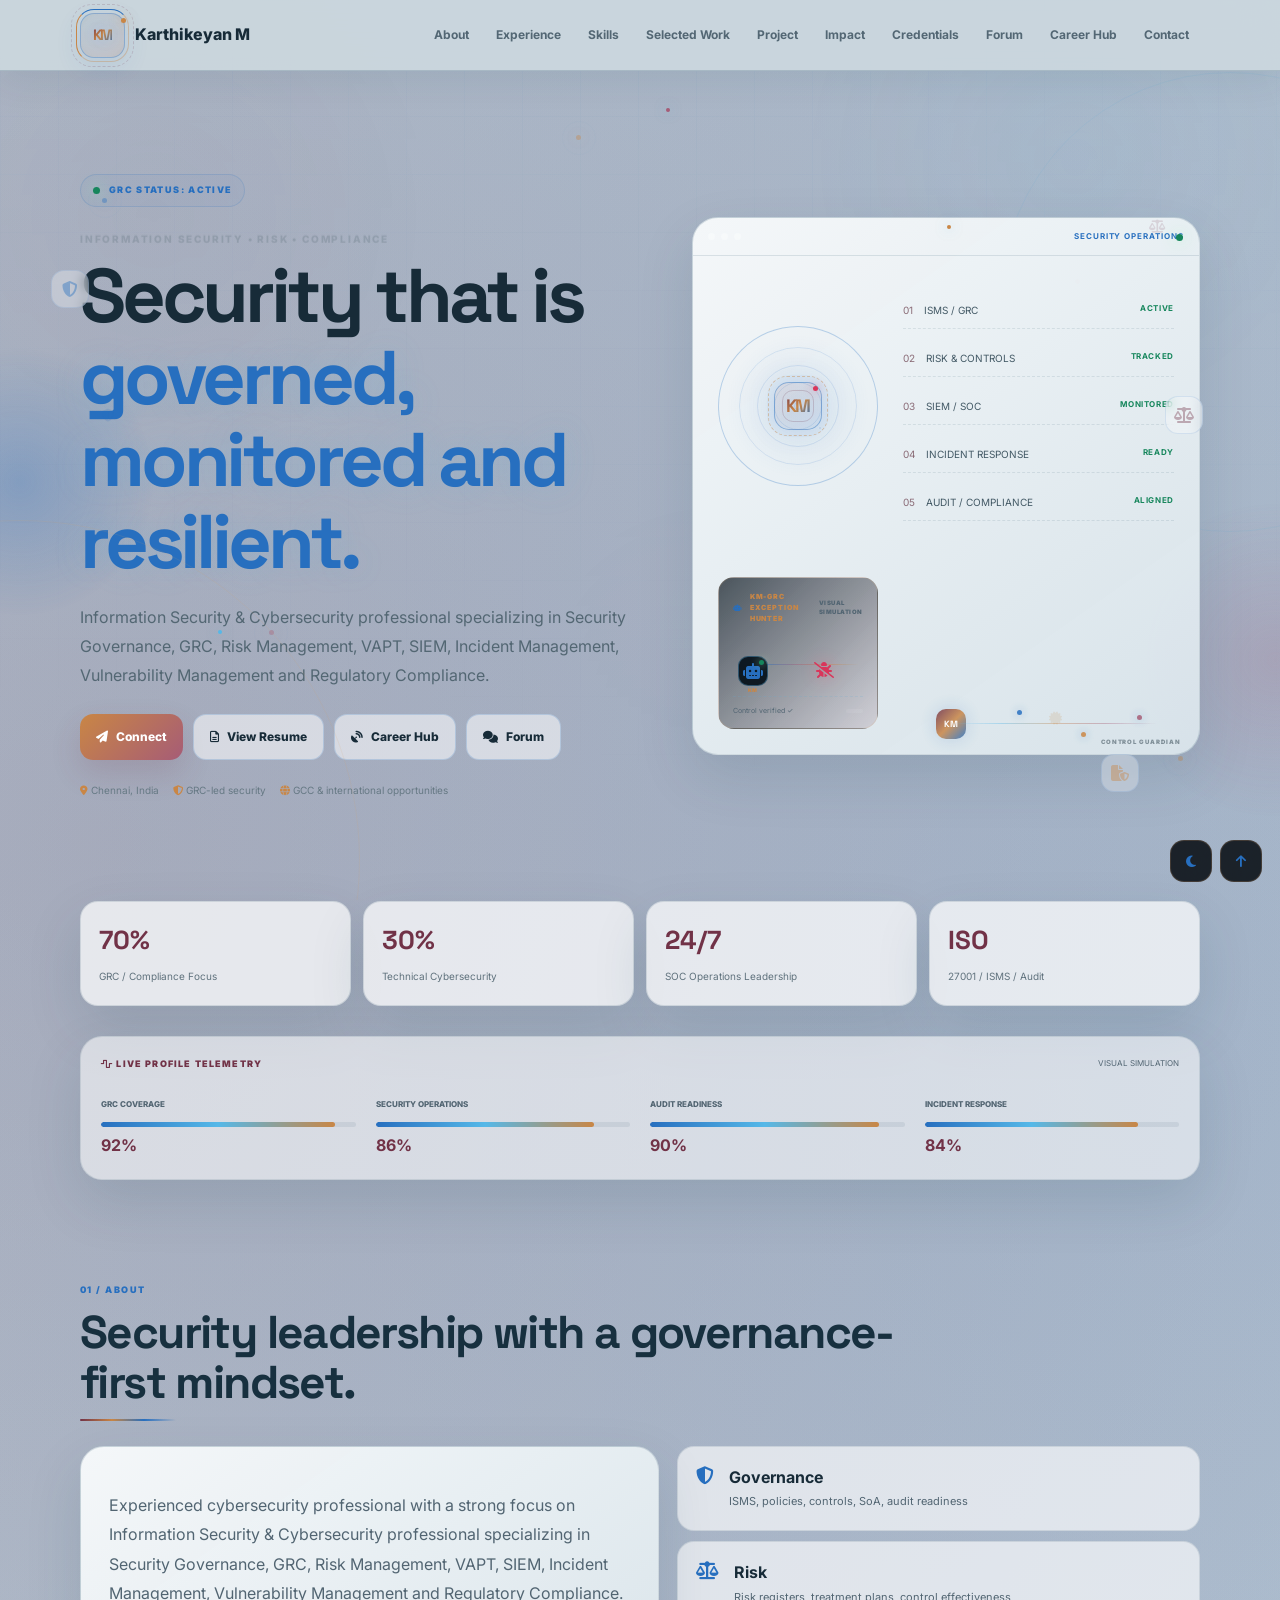
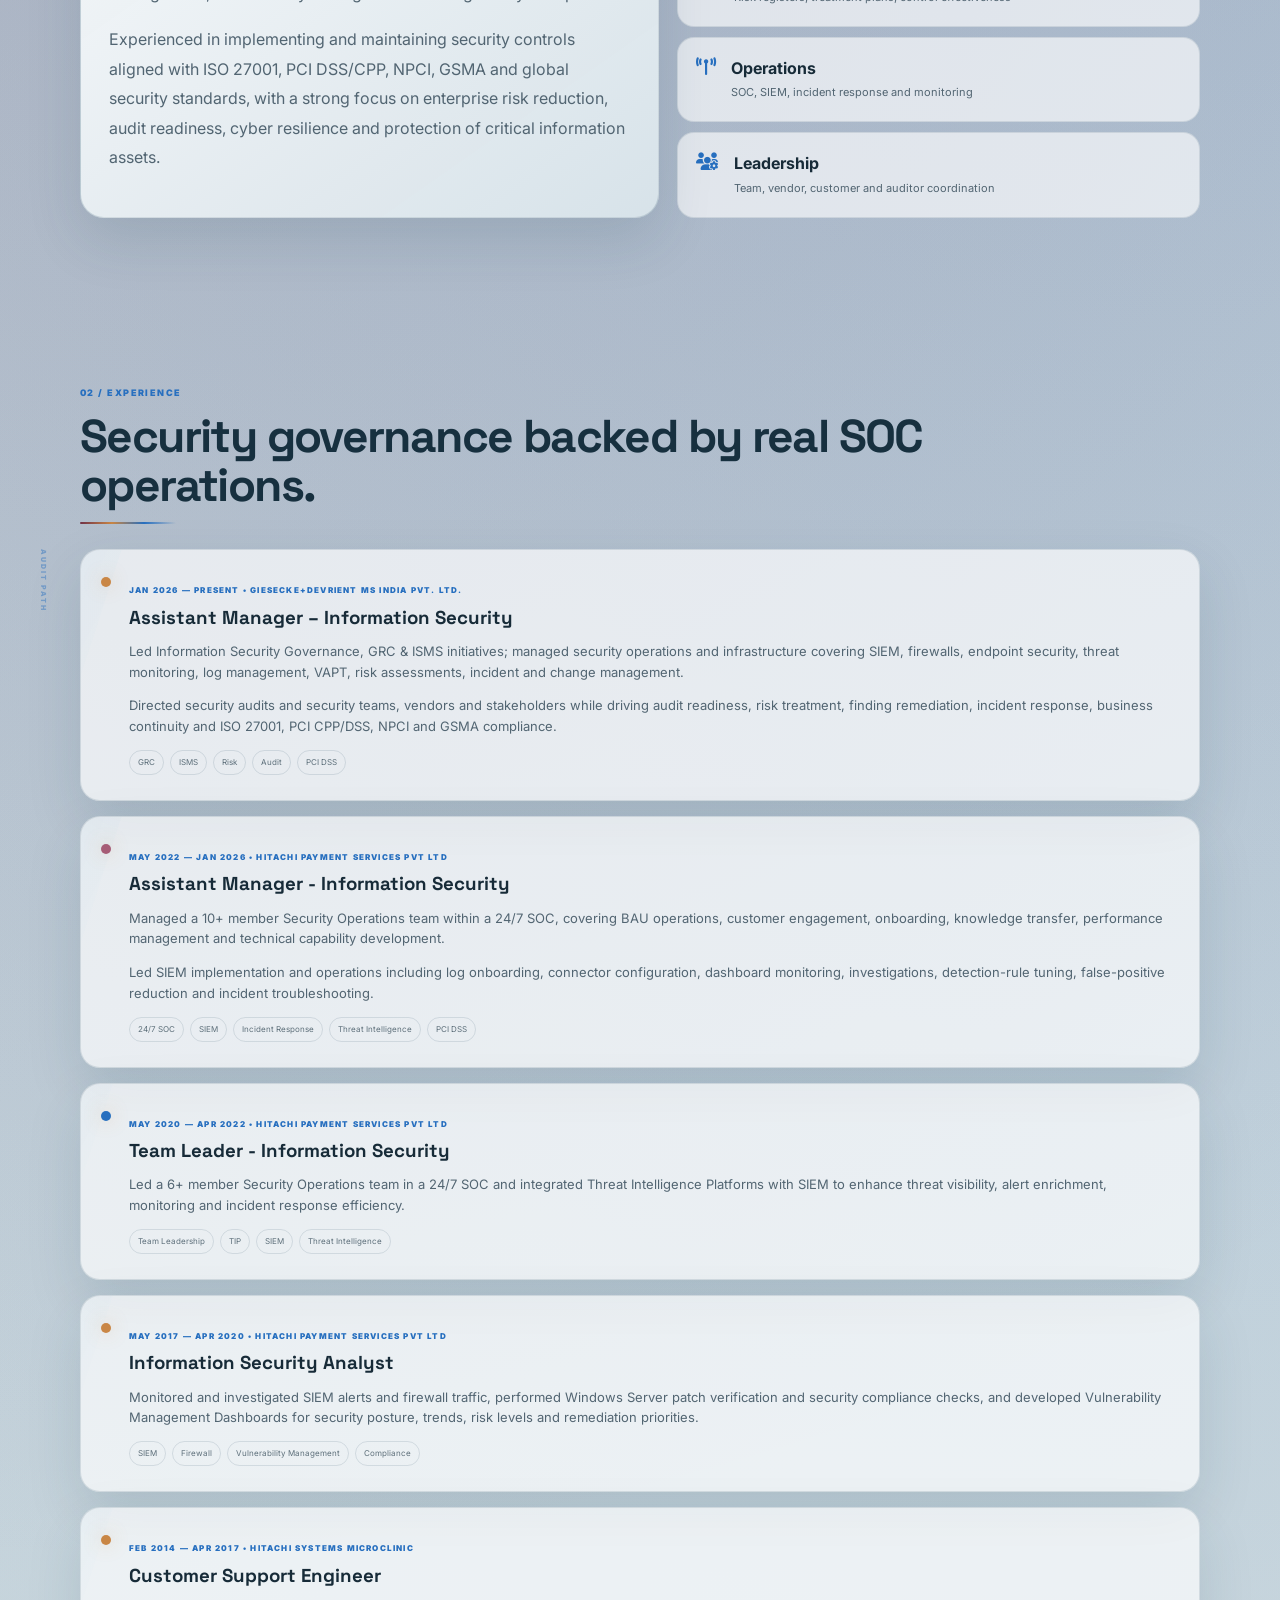
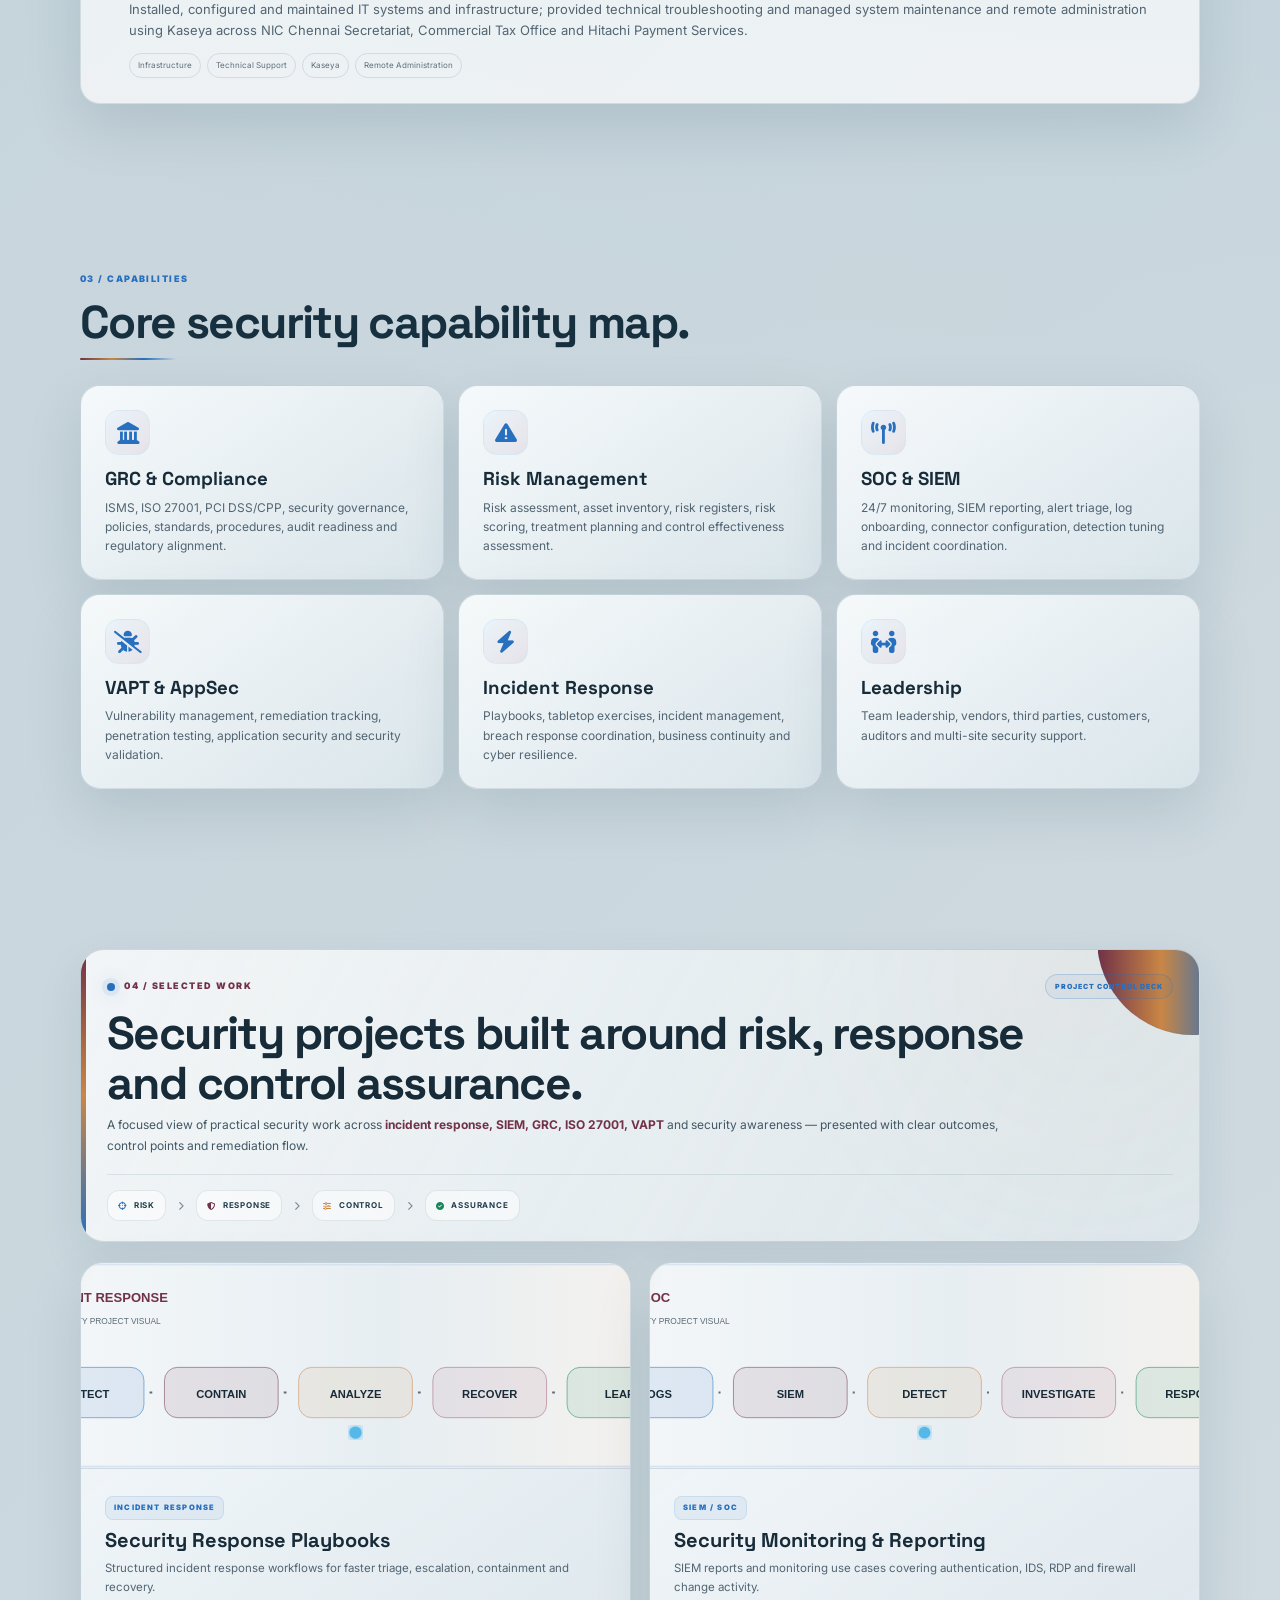
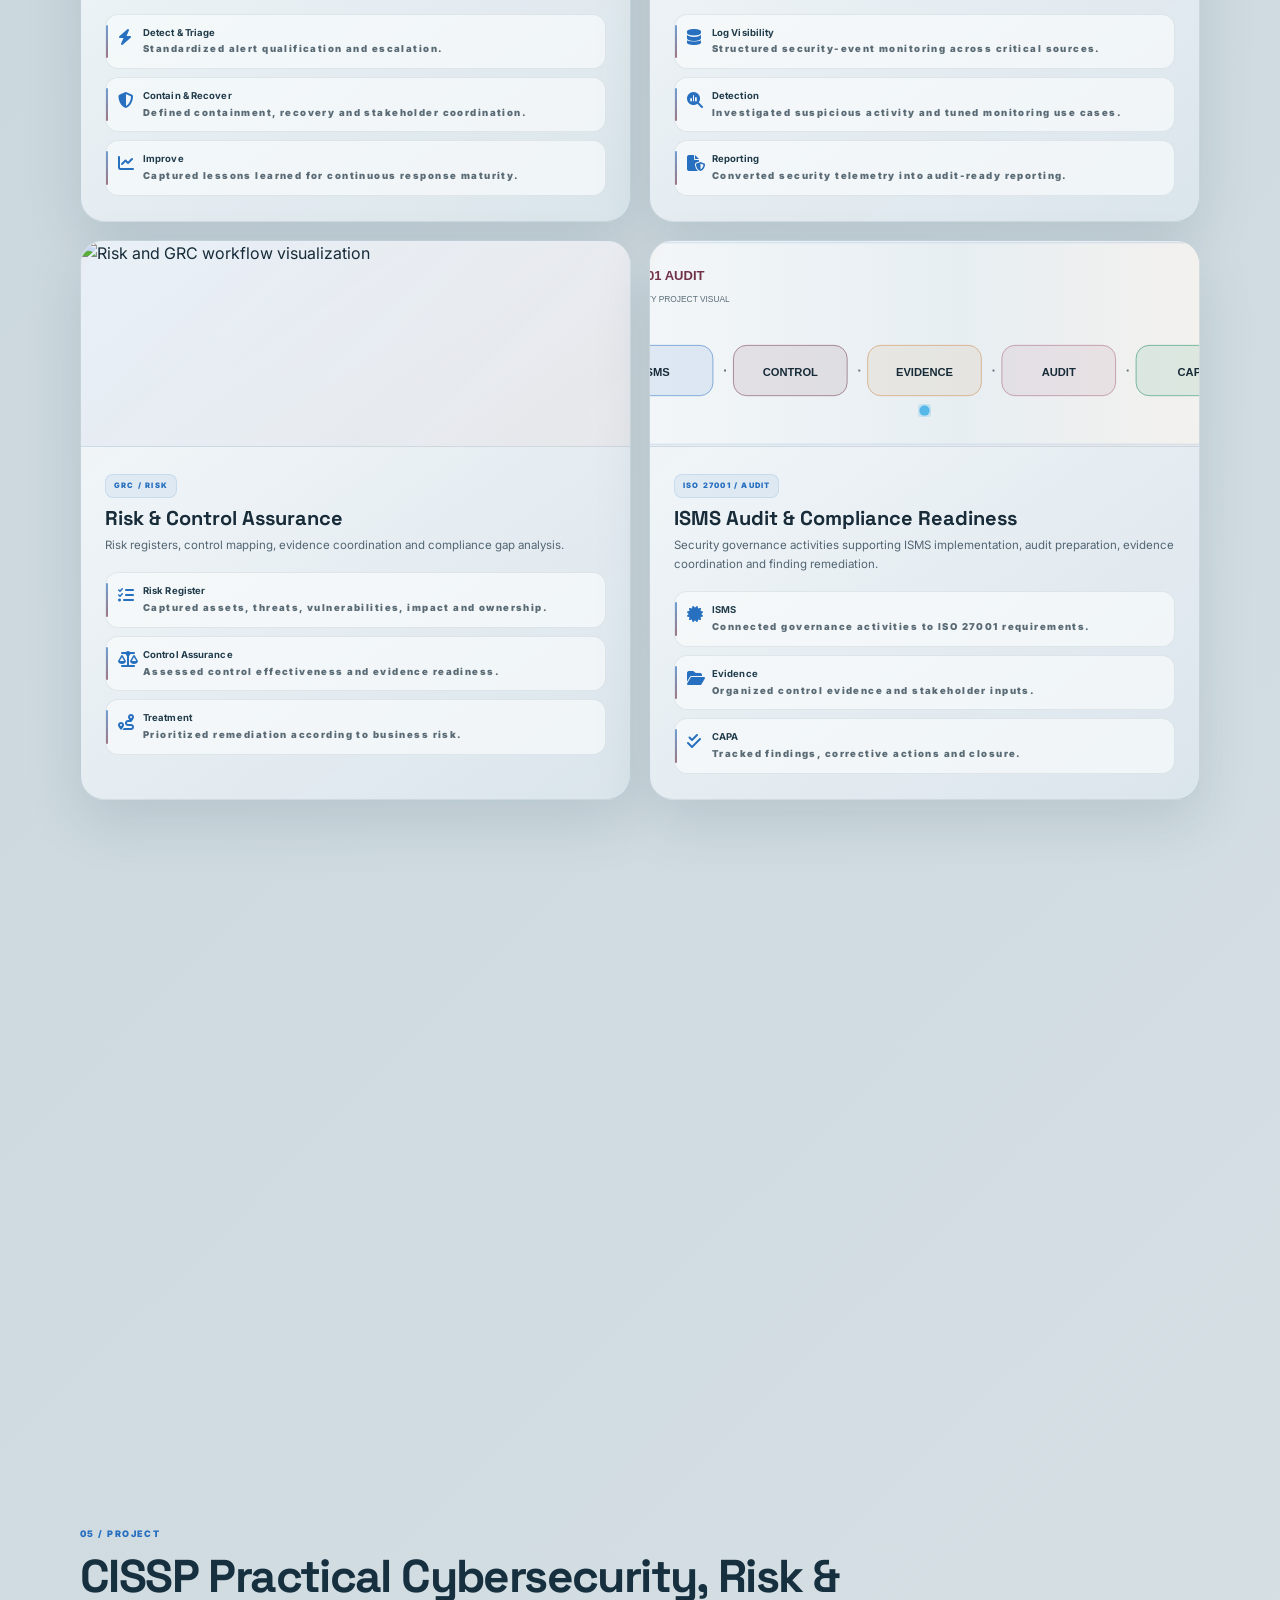
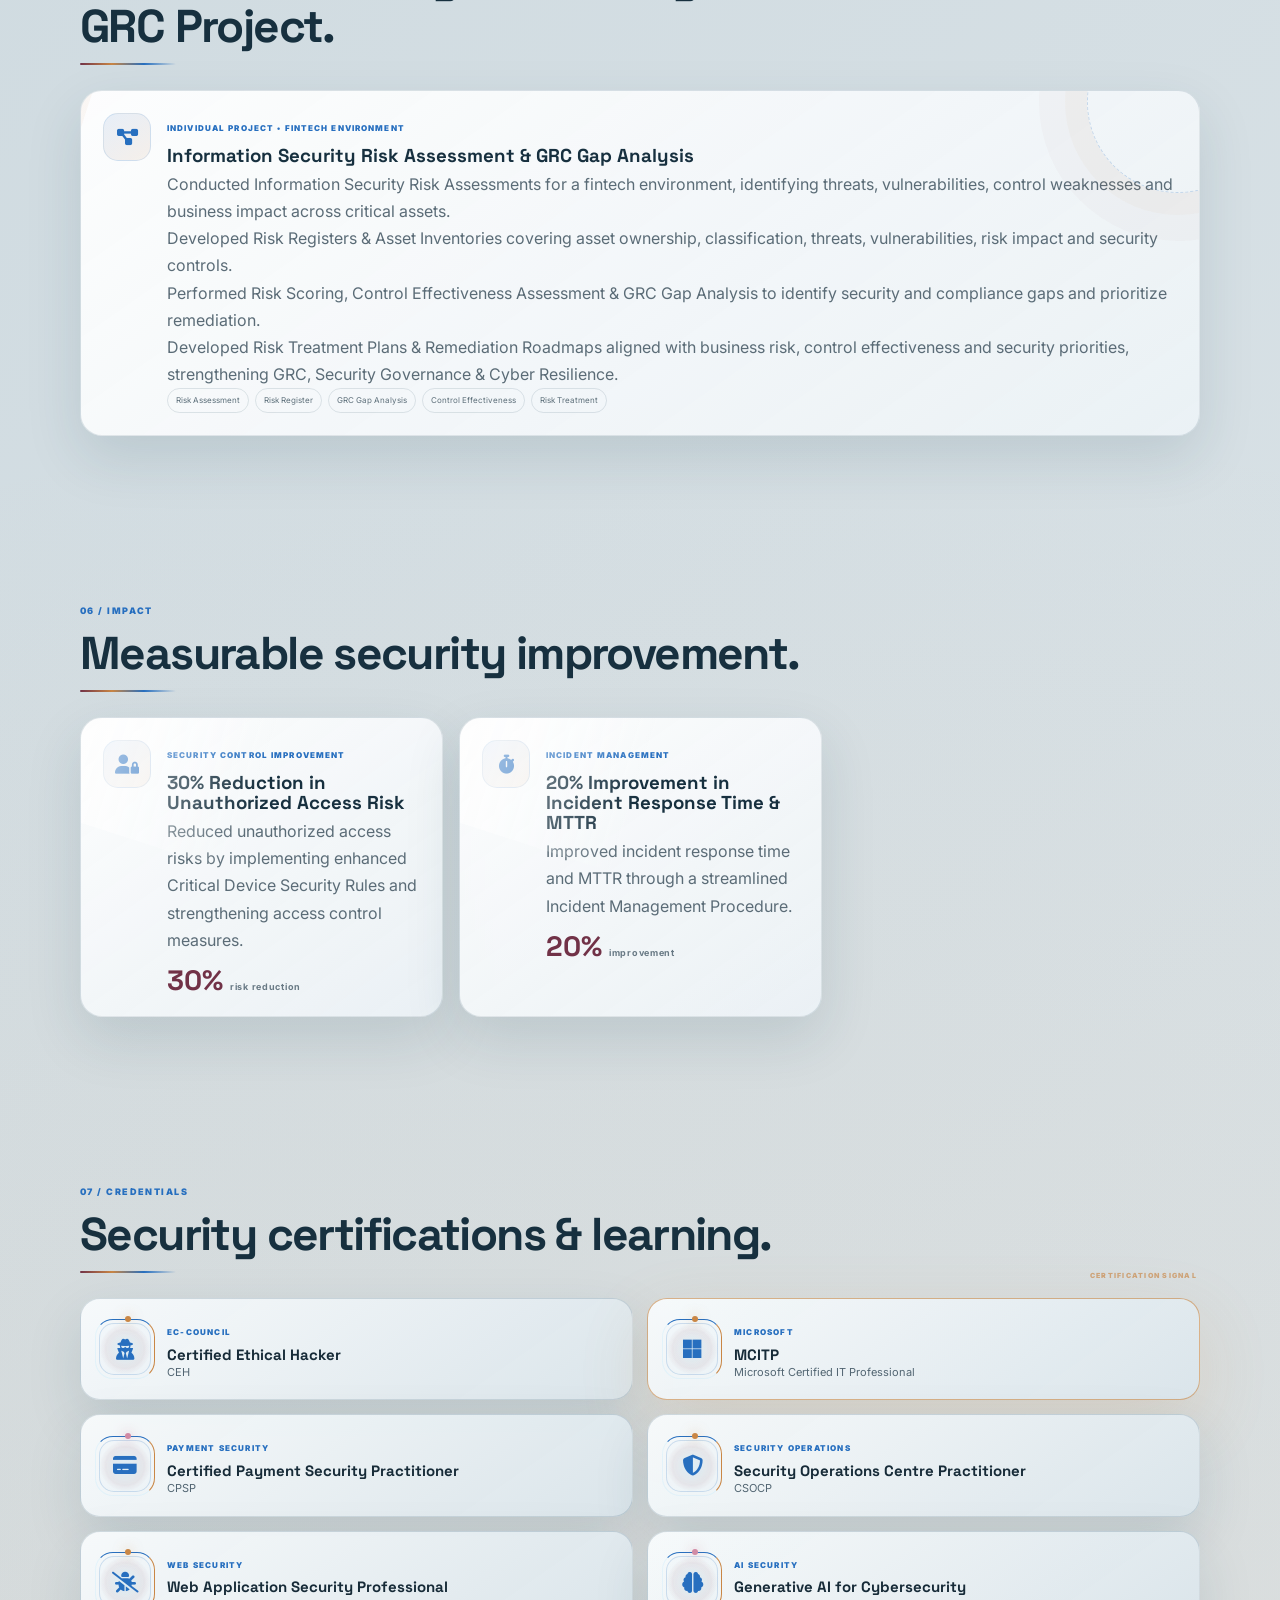
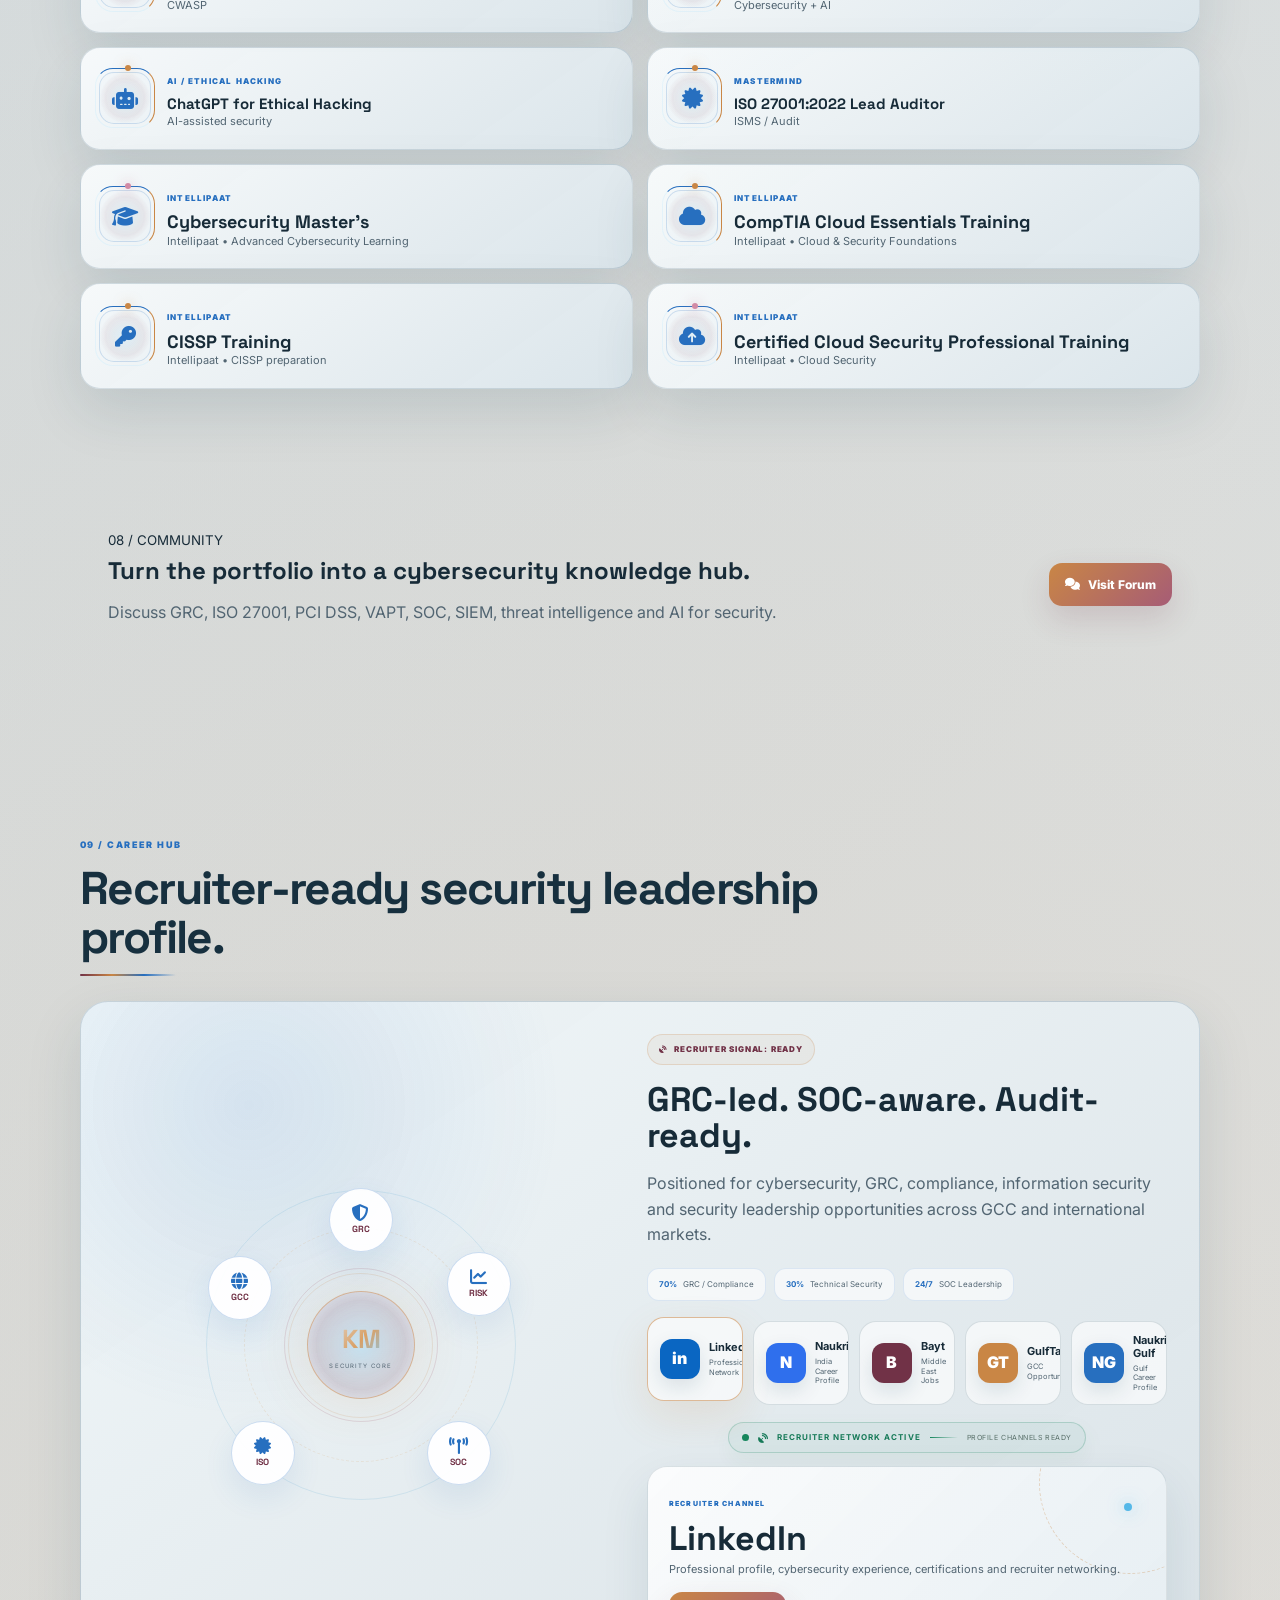
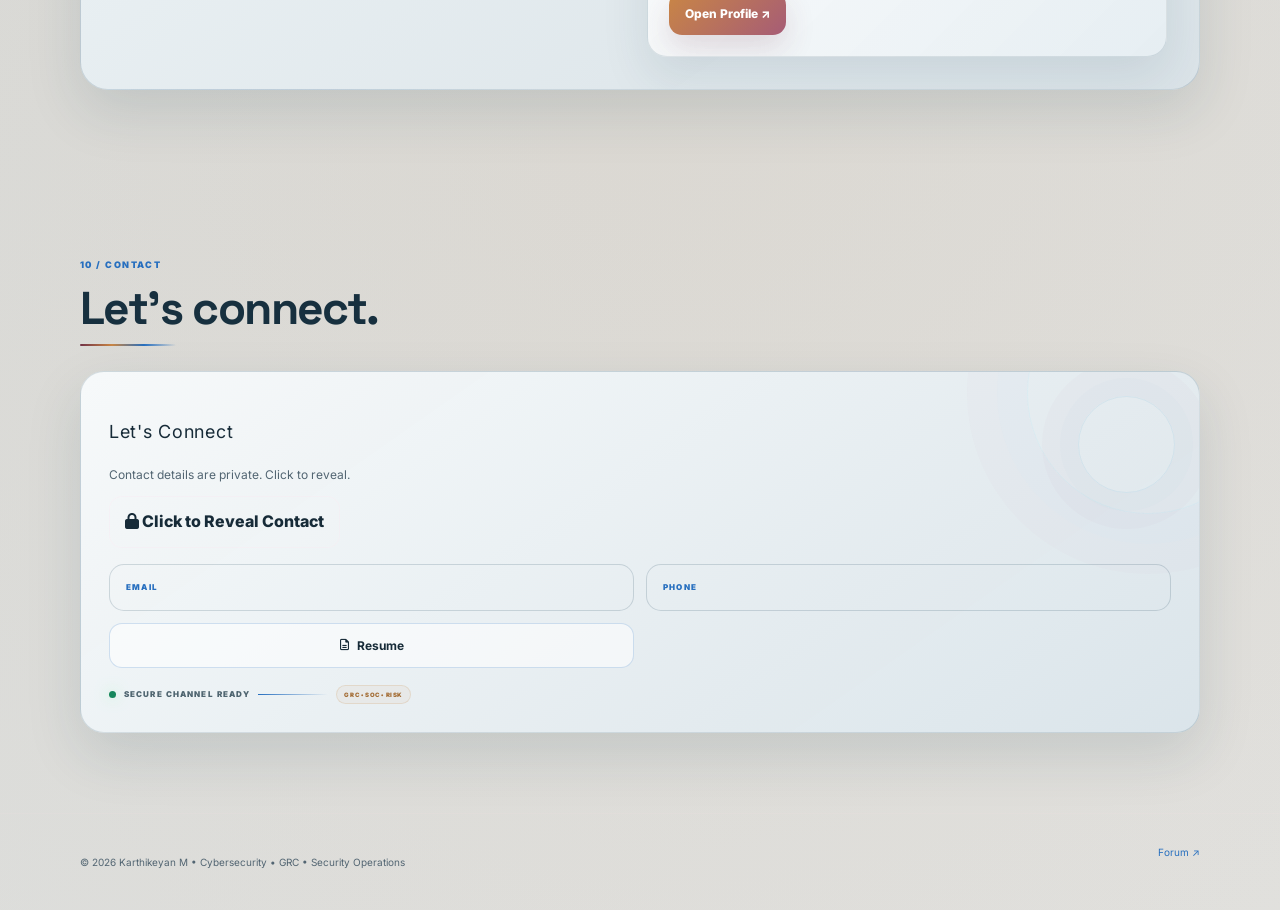
==== commit f8207f29: "Add files via upload" ====
--- a/index.html
+++ b/index.html
@@ -143,7 +143,20 @@
     </section>
 
     <section id="projects" class="section container">
-      <div class="section-heading"><small>04 / SELECTED WORK</small><h2>Security projects built around risk, response and control assurance.</h2></div>
+      <div class="section-heading project-section-heading">
+        <div class="section-kicker project-kicker"><span class="kicker-dot"></span> 04 / SELECTED WORK <span class="kicker-status">PROJECT CONTROL DECK</span></div>
+        <h2>Security projects built around risk, response and control assurance.</h2>
+        <p class="section-lead">A focused view of practical security work across <b>incident response, SIEM, GRC, ISO 27001, VAPT</b> and security awareness — presented with clear outcomes, control points and remediation flow.</p>
+        <div class="project-focus-rail" aria-hidden="true">
+          <span><i class="fa-solid fa-crosshairs"></i><b>RISK</b></span>
+          <i class="rail-arrow fa-solid fa-chevron-right"></i>
+          <span><i class="fa-solid fa-shield-halved"></i><b>RESPONSE</b></span>
+          <i class="rail-arrow fa-solid fa-chevron-right"></i>
+          <span><i class="fa-solid fa-sliders"></i><b>CONTROL</b></span>
+          <i class="rail-arrow fa-solid fa-chevron-right"></i>
+          <span><i class="fa-solid fa-circle-check"></i><b>ASSURANCE</b></span>
+        </div>
+      </div>
       <div class="project-grid project-grid-rich">
         <article class="project-card work-card project-rich-card">
           <div class="project-visual"><img src="assets/images/project-incident-response.svg" alt="Incident response workflow visualization" loading="lazy"><span class="project-scan"></span></div>
@@ -282,13 +295,19 @@
           <h3>GRC-led. SOC-aware. Audit-ready.</h3>
           <p>Positioned for cybersecurity, GRC, compliance, information security and security leadership opportunities across GCC and international markets.</p>
           <div class="career-metrics-v7"><span><b>70%</b> GRC / Compliance</span><span><b>30%</b> Technical Security</span><span><b>24/7</b> SOC Leadership</span></div>
-          <div class="recruiter-signal-line" aria-hidden="true"><span></span><b>RECRUITER NETWORK ACTIVE</b><span></span></div>
           <div class="recruiter-tabs" role="tablist" aria-label="Recruiter profiles">
             <button class="recruiter-tab active" type="button" role="tab" aria-selected="true" data-recruiter="linkedin"><span class="recruiter-logo linkedin-logo">in</span><span><b>LinkedIn</b><small>Professional Network</small></span></button>
             <button class="recruiter-tab" type="button" role="tab" aria-selected="false" data-recruiter="naukri"><span class="recruiter-logo naukri-logo">N</span><span><b>Naukri</b><small>India Career Profile</small></span></button>
             <button class="recruiter-tab" type="button" role="tab" aria-selected="false" data-recruiter="bayt"><span class="recruiter-logo bayt-logo">B</span><span><b>Bayt</b><small>Middle East Jobs</small></span></button>
             <button class="recruiter-tab" type="button" role="tab" aria-selected="false" data-recruiter="gulftalent"><span class="recruiter-logo gt-logo">GT</span><span><b>GulfTalent</b><small>GCC Opportunities</small></span></button>
             <button class="recruiter-tab" type="button" role="tab" aria-selected="false" data-recruiter="naukrigulf"><span class="recruiter-logo ng-logo">NG</span><span><b>Naukri Gulf</b><small>Gulf Career Profile</small></span></button>
+          </div>
+          <div class="recruiter-network-active" aria-label="Recruiter network active">
+            <span class="network-pulse"></span>
+            <i class="fa-solid fa-satellite-dish"></i>
+            <b>RECRUITER NETWORK ACTIVE</b>
+            <span class="network-line"></span>
+            <small>PROFILE CHANNELS READY</small>
           </div>
           <div class="recruiter-preview" id="recruiterPreview">
             <span class="preview-signal">RECRUITER CHANNEL</span>
--- a/assets/css/style.css
+++ b/assets/css/style.css
@@ -1343,3 +1343,407 @@
 @media(max-width:900px){.project-grid-rich{grid-template-columns:1fr}}
 @media(max-width:600px){.recruiter-tabs{grid-template-columns:1fr}.recruiter-tab{min-height:68px}.project-visual,.project-visual img{height:165px;min-height:165px}}
 @media(prefers-reduced-motion:reduce){.project-visual img,.project-scan,.recruiter-signal-line span,.recruiter-preview:before,.recruiter-preview:after{animation:none!important}}
+
+
+/* ============================================================
+   V8.1 — PROJECT FOCUS + RECRUITER NETWORK REFINEMENT
+   Reference baseline: V7 visual hierarchy, upgraded V8 content.
+   ============================================================ */
+
+/* Slightly darker light executive background */
+body:not(.dark-mode){
+  background:
+    radial-gradient(circle at 8% 8%,rgba(113,50,71,.19),transparent 24%),
+    radial-gradient(circle at 91% 10%,rgba(39,111,191,.18),transparent 27%),
+    radial-gradient(circle at 52% 92%,rgba(201,134,69,.14),transparent 30%),
+    linear-gradient(135deg,#BFCFD8 0%,#CDD9DF 46%,#E3E9EC 100%);
+  color:#172B38;
+}
+
+body:not(.dark-mode) .site-header{
+  background:rgba(205,217,223,.90);
+  border-bottom-color:rgba(18,59,82,.18);
+  box-shadow:0 10px 35px rgba(18,59,82,.08);
+}
+
+body:not(.dark-mode) .hero-console,
+body:not(.dark-mode) .glass,
+body:not(.dark-mode) .contact-card,
+body:not(.dark-mode) .skill-card,
+body:not(.dark-mode) .project-card,
+body:not(.dark-mode) .cert-card,
+body:not(.dark-mode) .career-command-v7,
+body:not(.dark-mode) .forum-callout{
+  background:linear-gradient(145deg,rgba(248,251,252,.95),rgba(218,229,235,.94));
+  border-color:rgba(18,59,82,.15);
+}
+
+/* Project section — strong visual hierarchy */
+.project-section-heading{
+  position:relative;
+  padding:24px 26px 20px;
+  margin-bottom:20px;
+  border-radius:24px;
+  background:
+    linear-gradient(120deg,rgba(255,255,255,.76),rgba(228,237,241,.66)),
+    radial-gradient(circle at 90% 10%,rgba(201,134,69,.14),transparent 30%);
+  border:1px solid rgba(18,59,82,.15);
+  box-shadow:0 18px 45px rgba(18,59,82,.09);
+  overflow:hidden;
+}
+
+.project-section-heading:before{
+  content:"";
+  position:absolute;
+  left:0;
+  top:0;
+  width:5px;
+  height:100%;
+  background:linear-gradient(180deg,var(--burgundy),var(--sand),var(--accent));
+  animation:projectAccentPulse 3.5s ease-in-out infinite;
+}
+
+.project-section-heading:after{
+  content:"";
+  position:absolute;
+  right:-90px;
+  top:-90px;
+  width:190px;
+  height:190px;
+  border-radius:50%;
+  border:1px dashed rgba(39,111,191,.20);
+  animation:projectOrbit 12s linear infinite;
+}
+
+.project-kicker{
+  position:relative;
+  z-index:2;
+  display:flex;
+  align-items:center;
+  gap:9px;
+  color:#713247;
+  font-size:9px;
+  font-weight:950;
+  letter-spacing:.17em;
+}
+
+.kicker-dot{
+  width:8px;
+  height:8px;
+  border-radius:50%;
+  background:var(--accent);
+  box-shadow:0 0 0 5px rgba(39,111,191,.08),0 0 18px rgba(39,111,191,.45);
+  animation:kickerPulse 2s ease-in-out infinite;
+}
+
+.kicker-status{
+  margin-left:auto;
+  padding:6px 9px;
+  border:1px solid rgba(39,111,191,.22);
+  border-radius:999px;
+  color:var(--accent);
+  background:rgba(39,111,191,.06);
+  font-size:7px;
+  letter-spacing:.14em;
+}
+
+.project-section-heading h2{
+  position:relative;
+  z-index:2;
+  color:#172B38 !important;
+  font-weight:900;
+  margin:10px 0 7px;
+  max-width:1000px;
+  text-shadow:0 1px 0 rgba(255,255,255,.6);
+}
+
+.section-lead{
+  position:relative;
+  z-index:2;
+  max-width:900px;
+  color:#425764;
+  font-size:12px;
+  line-height:1.7;
+  margin:0;
+}
+
+.section-lead b{color:#713247}
+
+.project-focus-rail{
+  position:relative;
+  z-index:2;
+  display:flex;
+  align-items:center;
+  gap:12px;
+  margin-top:18px;
+  padding-top:15px;
+  border-top:1px solid rgba(18,59,82,.10);
+}
+
+.project-focus-rail span{
+  display:flex;
+  align-items:center;
+  gap:7px;
+  padding:8px 10px;
+  border-radius:12px;
+  color:#213C4B;
+  background:rgba(255,255,255,.52);
+  border:1px solid rgba(18,59,82,.10);
+  font-size:8px;
+  letter-spacing:.10em;
+  transition:transform .3s ease,box-shadow .3s ease,border-color .3s ease;
+}
+
+.project-focus-rail span:hover{
+  transform:translateY(-4px);
+  border-color:rgba(39,111,191,.30);
+  box-shadow:0 10px 25px rgba(39,111,191,.10);
+}
+
+.project-focus-rail span i{color:var(--accent)}
+.project-focus-rail span:nth-of-type(2) i{color:var(--burgundy)}
+.project-focus-rail span:nth-of-type(3) i{color:var(--sand)}
+.project-focus-rail span:nth-of-type(4) i{color:#16865C}
+
+.rail-arrow{
+  color:#7A8B95;
+  font-size:9px;
+  animation:railArrow 1.8s ease-in-out infinite;
+}
+
+.project-grid-rich{
+  position:relative;
+  z-index:2;
+  gap:18px;
+}
+
+.project-rich-card{
+  min-height:100%;
+  border-radius:24px;
+  border:1px solid rgba(18,59,82,.14);
+  box-shadow:0 18px 42px rgba(18,59,82,.09);
+  transform:translateY(0);
+  transition:transform .4s cubic-bezier(.2,.75,.2,1),box-shadow .4s ease,border-color .4s ease;
+}
+
+.project-rich-card:hover{
+  transform:translateY(-9px);
+  border-color:rgba(39,111,191,.28);
+  box-shadow:0 28px 60px rgba(18,59,82,.15);
+}
+
+.project-visual{
+  min-height:205px;
+  background:
+    linear-gradient(135deg,rgba(39,111,191,.08),rgba(113,50,71,.06)),
+    rgba(255,255,255,.35);
+}
+
+.project-visual img{
+  height:205px;
+  animation:projectFloat 5.2s ease-in-out infinite;
+}
+
+.project-rich-card:nth-child(2) .project-visual img{animation-delay:.35s}
+.project-rich-card:nth-child(3) .project-visual img{animation-delay:.7s}
+.project-rich-card:nth-child(4) .project-visual img{animation-delay:1.05s}
+.project-rich-card:nth-child(5) .project-visual img{animation-delay:1.4s}
+.project-rich-card:nth-child(6) .project-visual img{animation-delay:1.75s}
+
+.project-copy{
+  padding:23px 24px 25px;
+}
+
+.project-copy > span{
+  display:inline-flex;
+  padding:5px 8px;
+  border-radius:8px;
+  background:rgba(39,111,191,.07);
+  border:1px solid rgba(39,111,191,.12);
+  color:#276FBF;
+  font-size:7.5px;
+  letter-spacing:.16em;
+}
+
+.project-copy h3{
+  color:#172B38;
+  font-size:20px;
+  margin:10px 0 7px;
+}
+
+.project-copy > p{
+  color:#526572;
+  font-size:11.5px;
+  line-height:1.65;
+}
+
+.project-points{
+  margin-top:17px;
+  gap:8px;
+}
+
+.project-points li{
+  position:relative;
+  padding:11px 12px;
+  background:rgba(247,250,251,.72);
+  border:1px solid rgba(18,59,82,.09);
+  transition:transform .3s ease,background .3s ease,border-color .3s ease;
+}
+
+.project-points li:before{
+  content:"";
+  position:absolute;
+  left:0;
+  top:10px;
+  bottom:10px;
+  width:2px;
+  border-radius:2px;
+  background:linear-gradient(180deg,var(--accent),var(--burgundy));
+  opacity:.65;
+}
+
+.project-points li:hover{
+  transform:translateX(7px);
+  background:#fff;
+  border-color:rgba(39,111,191,.25);
+}
+
+.project-points li > i{
+  color:var(--accent);
+}
+
+.project-points b{
+  color:#213C4B;
+  font-size:9.5px;
+  letter-spacing:.01em;
+}
+
+.project-points span{
+  color:#5A6B75;
+  font-size:9.5px;
+  line-height:1.55;
+}
+
+@keyframes projectAccentPulse{
+  0%,100%{opacity:.7}
+  50%{opacity:1;filter:brightness(1.25)}
+}
+@keyframes projectOrbit{to{transform:rotate(360deg)}}
+@keyframes kickerPulse{
+  0%,100%{transform:scale(1)}
+  50%{transform:scale(1.35);box-shadow:0 0 0 8px rgba(39,111,191,.05),0 0 24px rgba(39,111,191,.50)}
+}
+@keyframes railArrow{
+  0%,100%{transform:translateX(0);opacity:.45}
+  50%{transform:translateX(5px);opacity:1}
+}
+
+/* Recruiter network is intentionally separate and below the profile tabs */
+.recruiter-network-active{
+  position:relative;
+  display:flex;
+  align-items:center;
+  justify-content:center;
+  gap:9px;
+  margin:17px auto 0;
+  width:max-content;
+  max-width:100%;
+  padding:8px 13px;
+  border:1px solid rgba(22,134,92,.22);
+  border-radius:999px;
+  background:rgba(22,134,92,.055);
+  color:#167A58;
+  box-shadow:0 10px 25px rgba(22,134,92,.06);
+  overflow:hidden;
+}
+
+.recruiter-network-active:before{
+  content:"";
+  position:absolute;
+  left:-70%;
+  top:0;
+  width:45%;
+  height:100%;
+  background:linear-gradient(90deg,transparent,rgba(22,134,92,.18),transparent);
+  transform:skewX(-18deg);
+  animation:networkSweep 3.8s ease-in-out infinite;
+}
+
+.recruiter-network-active .network-pulse{
+  width:7px;
+  height:7px;
+  border-radius:50%;
+  background:#16865C;
+  box-shadow:0 0 0 0 rgba(22,134,92,.45);
+  animation:networkPulse 1.8s ease-out infinite;
+}
+
+.recruiter-network-active i{
+  font-size:10px;
+}
+
+.recruiter-network-active b{
+  font-size:8px;
+  letter-spacing:.13em;
+}
+
+.recruiter-network-active small{
+  color:#59706A;
+  font-size:7px;
+  letter-spacing:.08em;
+}
+
+.network-line{
+  width:28px;
+  height:1px;
+  background:linear-gradient(90deg,#16865C,transparent);
+}
+
+@keyframes networkSweep{
+  0%,35%{left:-70%;opacity:0}
+  50%{opacity:1}
+  90%,100%{left:130%;opacity:0}
+}
+@keyframes networkPulse{
+  70%{box-shadow:0 0 0 8px rgba(22,134,92,0)}
+  100%{box-shadow:0 0 0 0 rgba(22,134,92,0)}
+}
+
+/* Keep the V7 career hierarchy but make the light version more readable */
+body:not(.dark-mode) .career-command-v7{
+  background:
+    radial-gradient(circle at 15% 15%,rgba(39,111,191,.12),transparent 28%),
+    linear-gradient(145deg,rgba(241,247,249,.97),rgba(218,227,232,.96));
+  border-color:rgba(18,59,82,.15);
+}
+
+body:not(.dark-mode) .career-copy-v7 h3{
+  color:#172B38;
+}
+
+body:not(.dark-mode) .career-copy-v7 p{
+  color:#526572;
+}
+
+@media(max-width:900px){
+  .project-focus-rail{flex-wrap:wrap}
+  .project-focus-rail .rail-arrow{display:none}
+}
+
+@media(max-width:600px){
+  .project-section-heading{padding:20px 18px}
+  .project-kicker{flex-wrap:wrap}
+  .kicker-status{margin-left:0}
+  .project-focus-rail{display:grid;grid-template-columns:1fr 1fr}
+  .project-focus-rail span{justify-content:center}
+  .recruiter-network-active{width:100%;justify-content:center}
+  .recruiter-network-active small{display:none}
+}
+
+@media(prefers-reduced-motion:reduce){
+  .project-section-heading:after,.kicker-dot,.rail-arrow,.project-rich-card,.project-visual img,
+  .recruiter-network-active:before,.recruiter-network-active .network-pulse{
+    animation:none!important;
+    transition:none!important;
+  }
+}
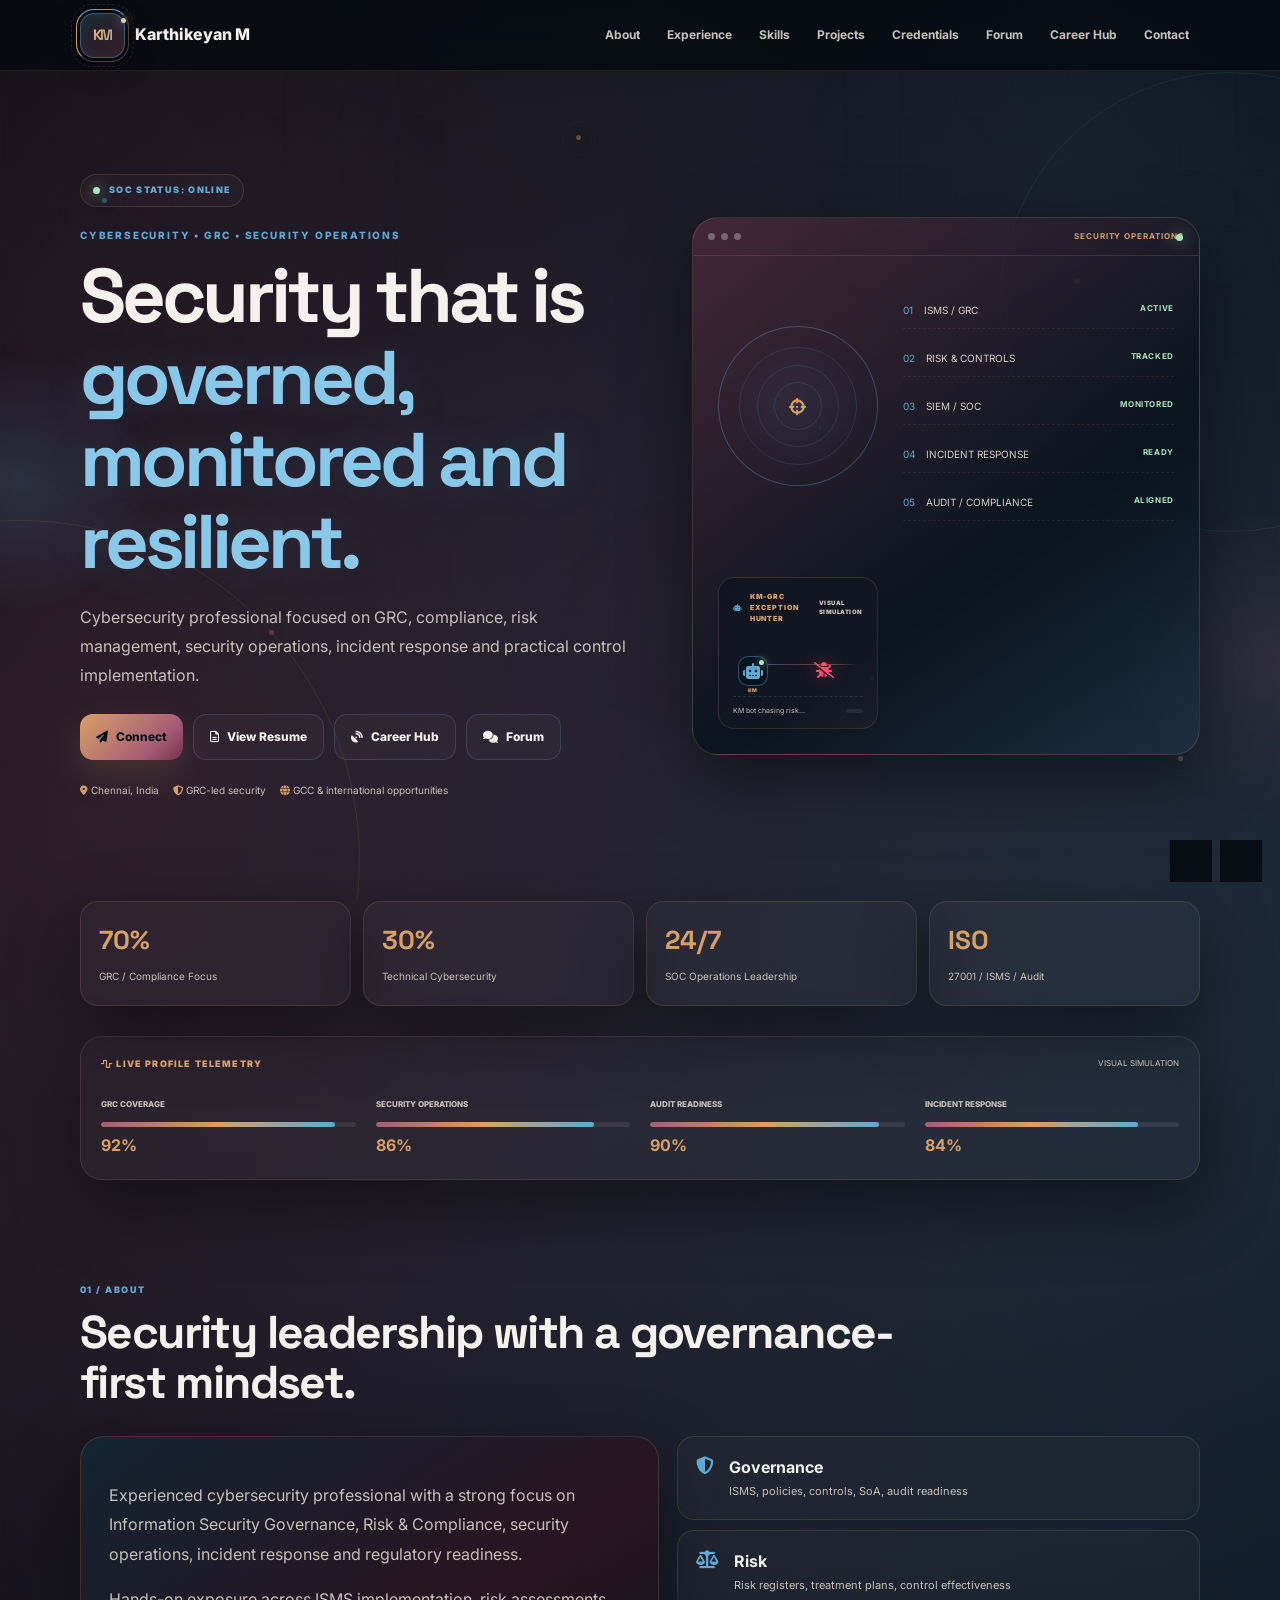
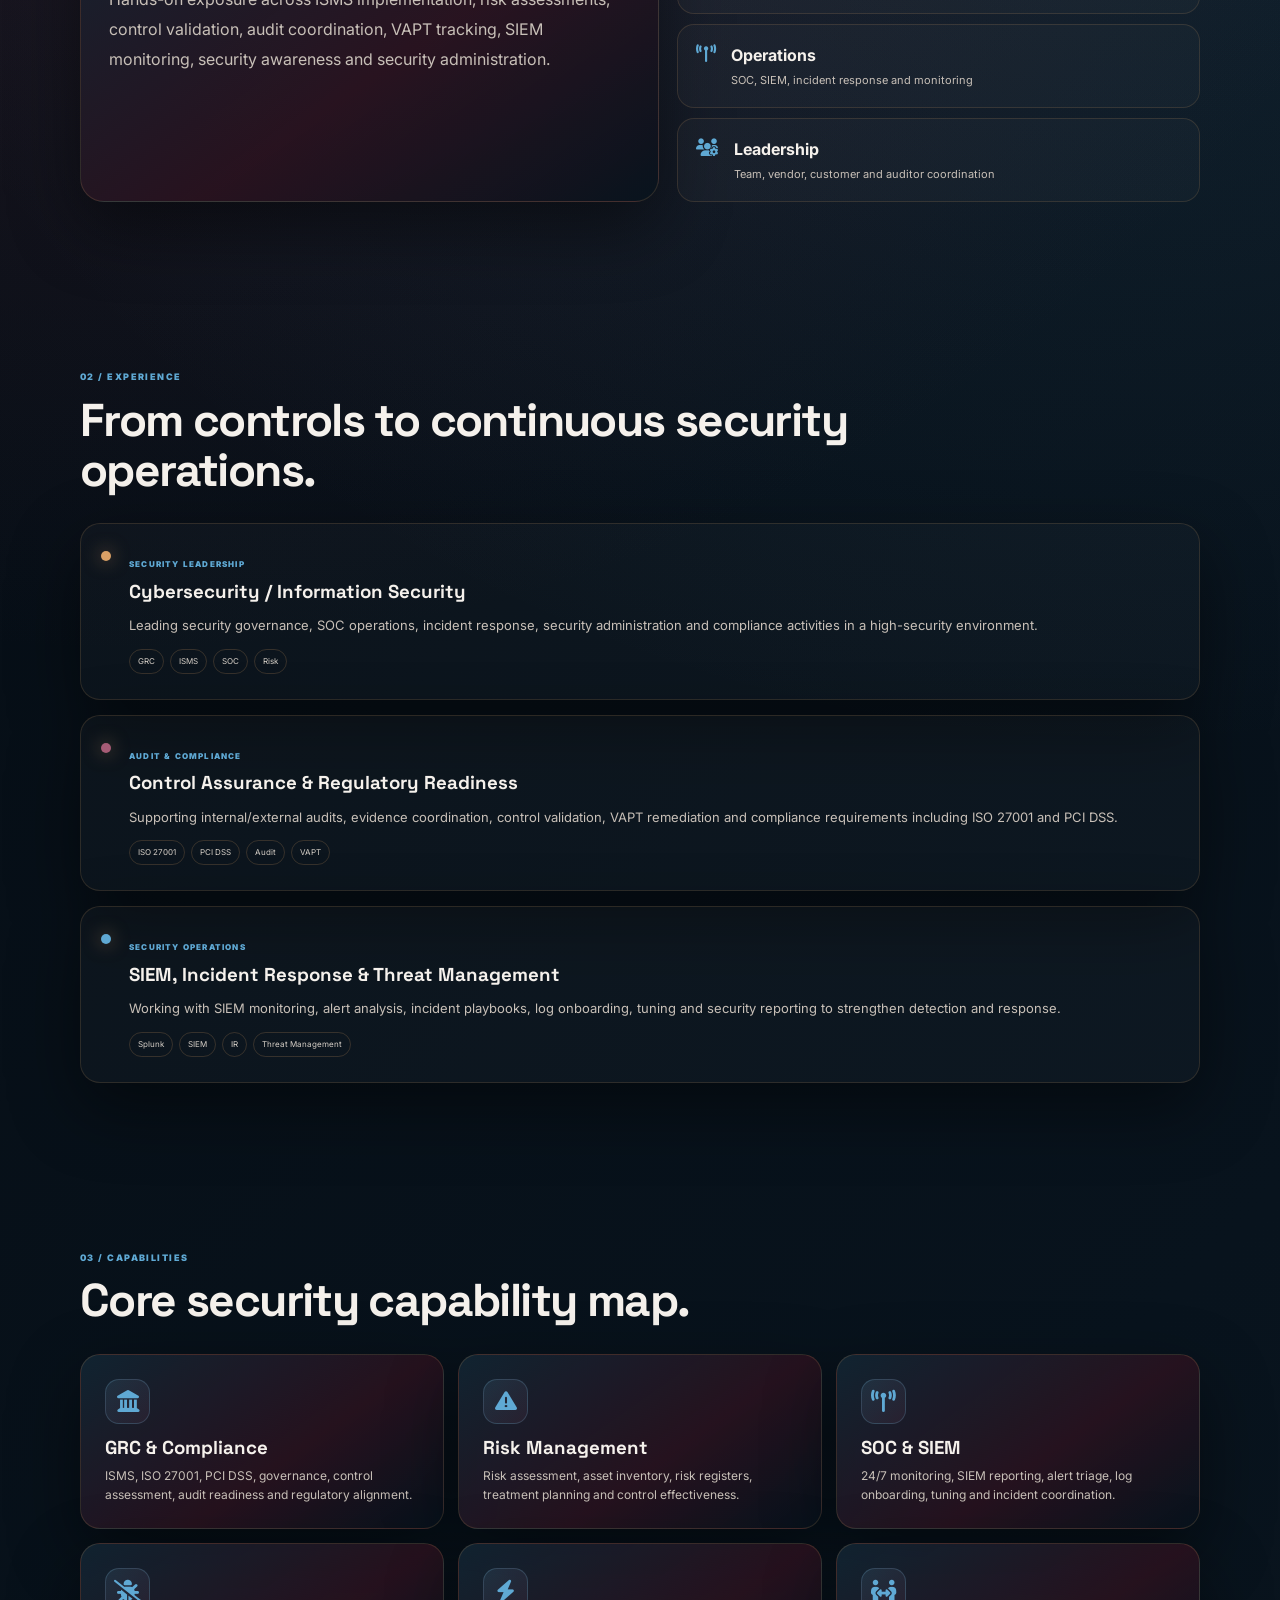
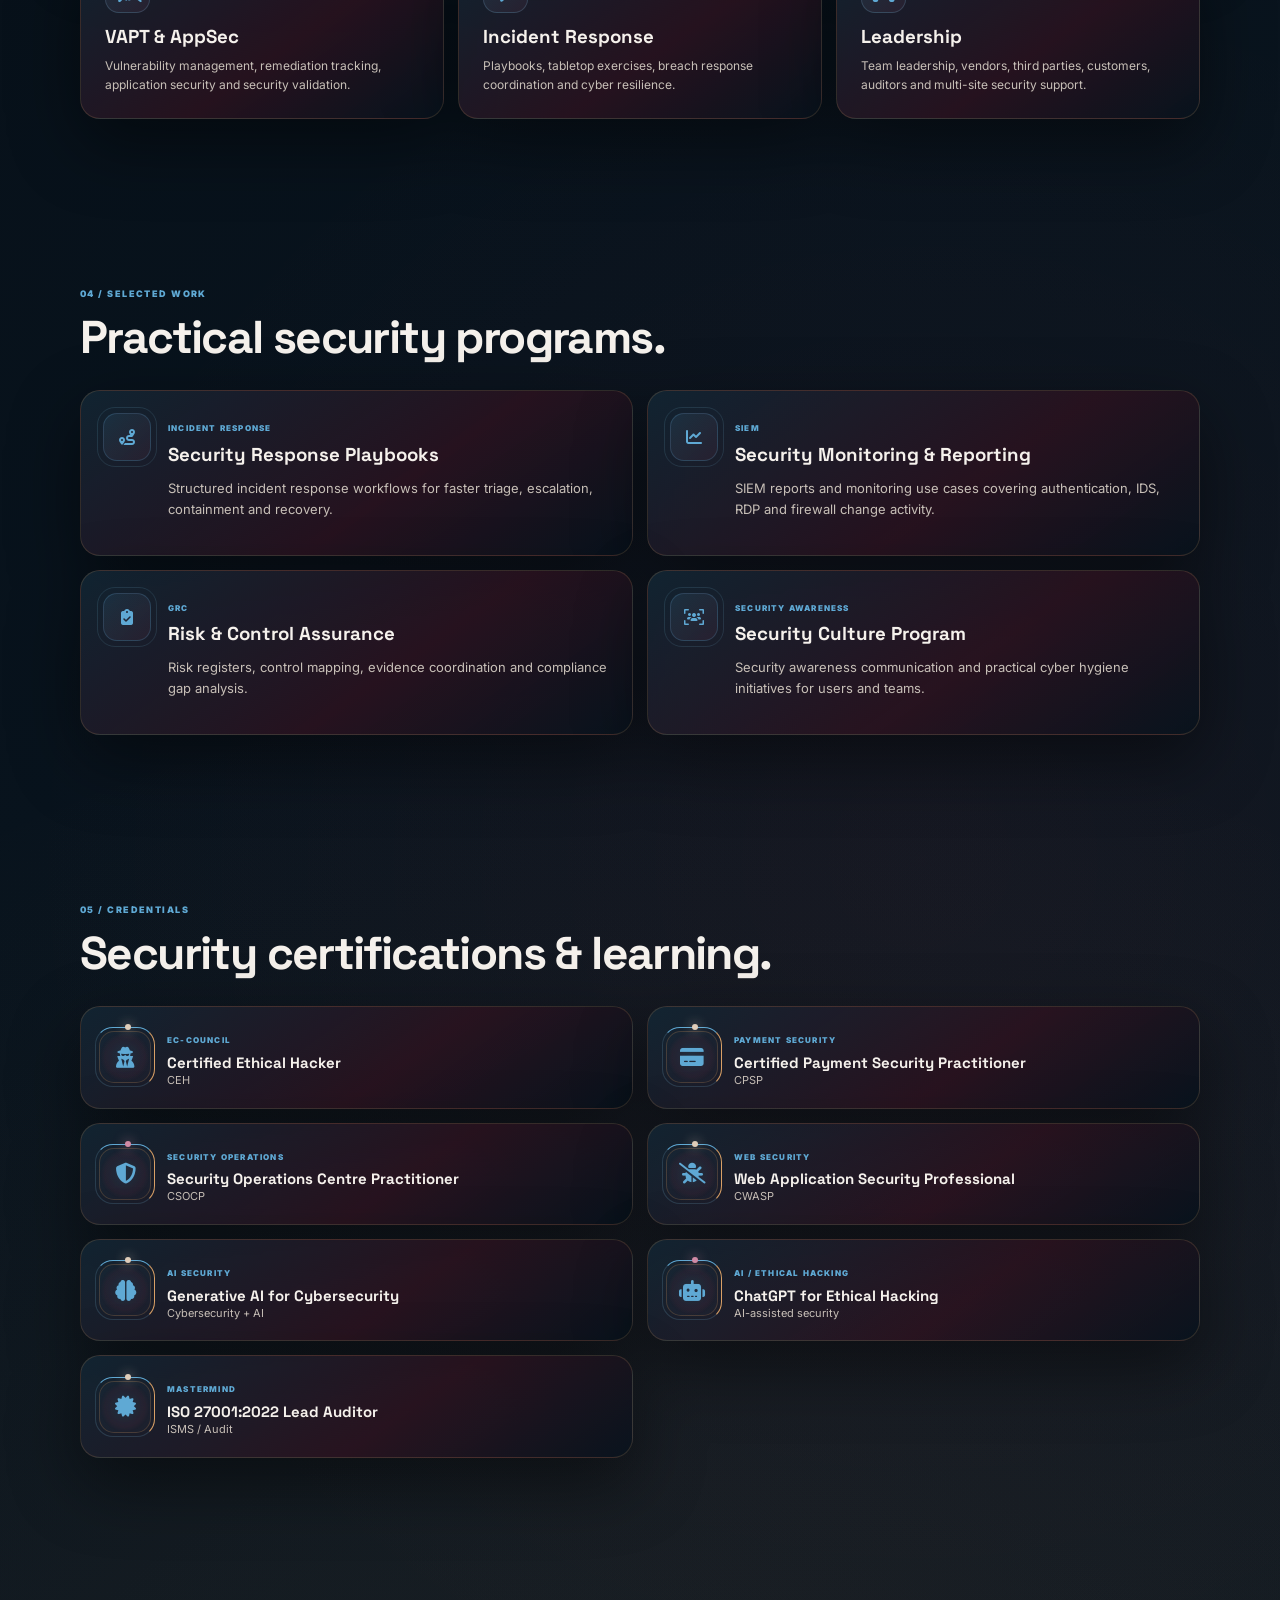
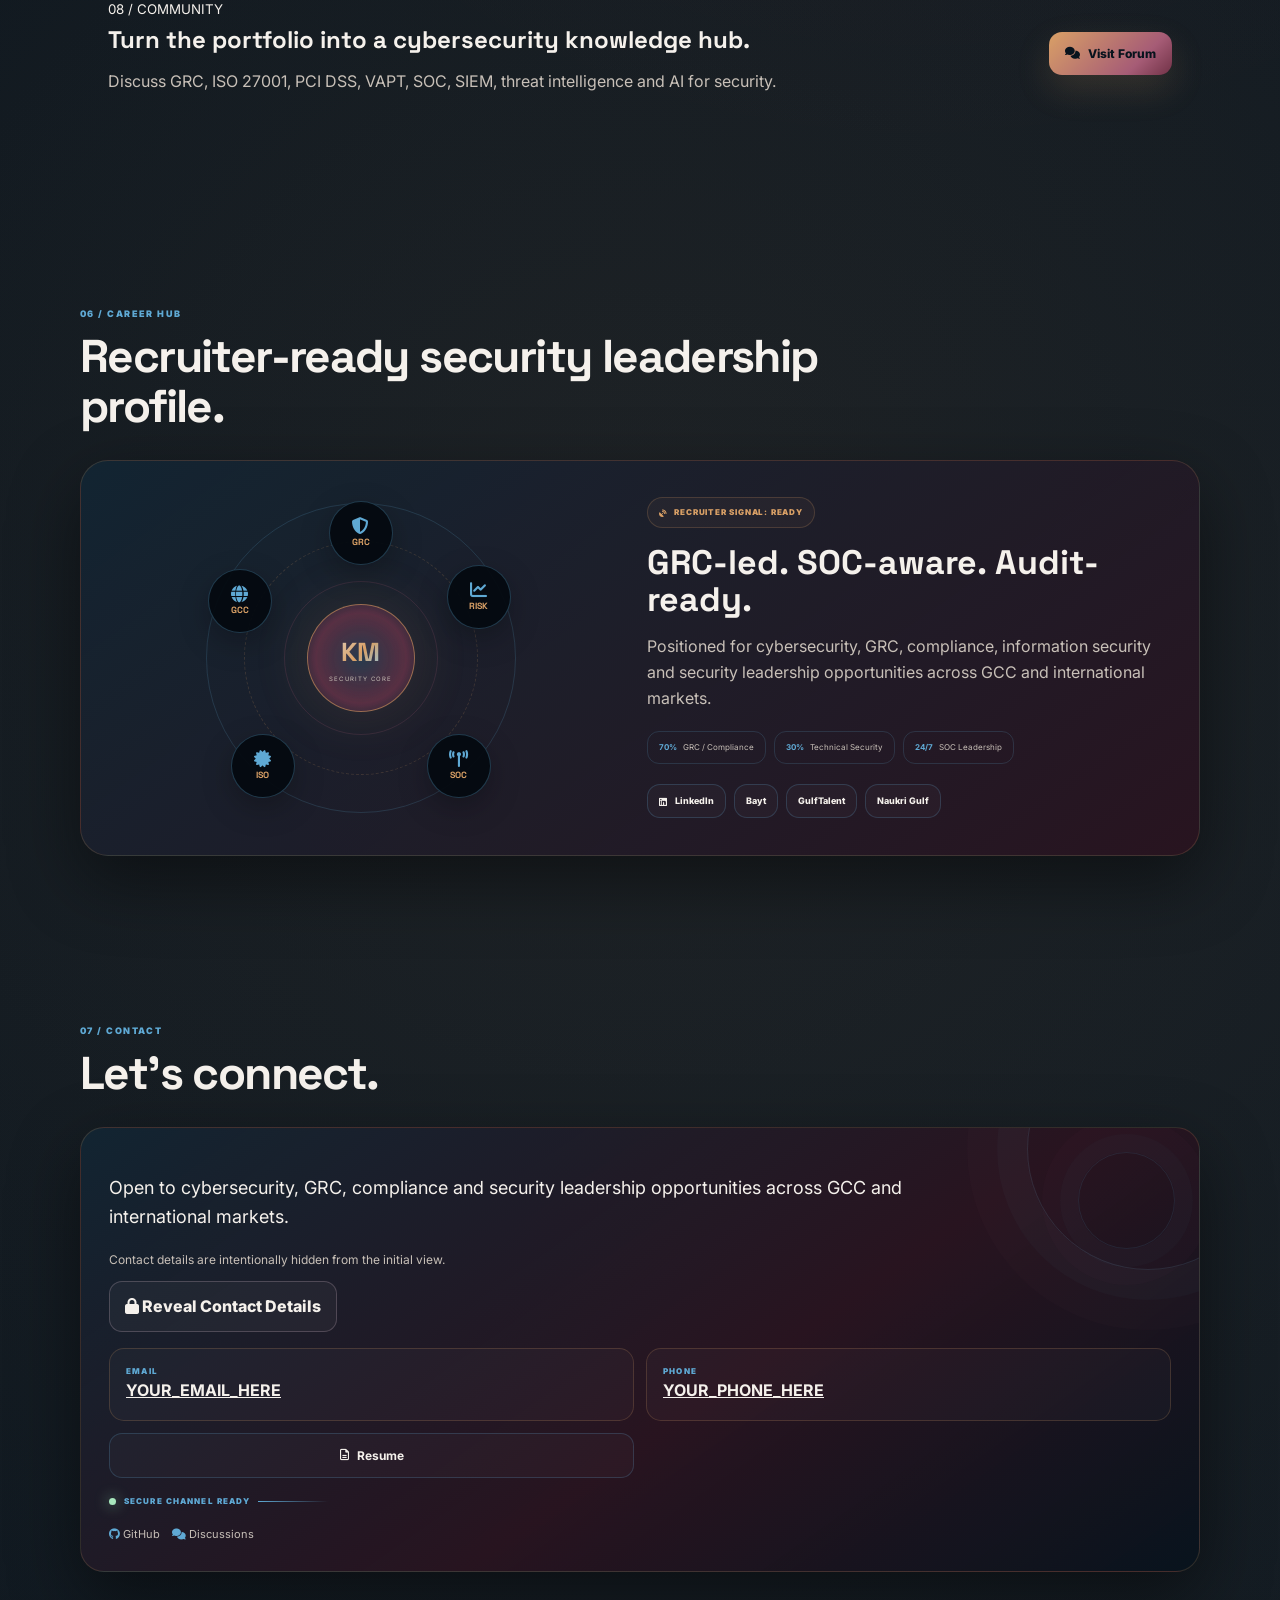
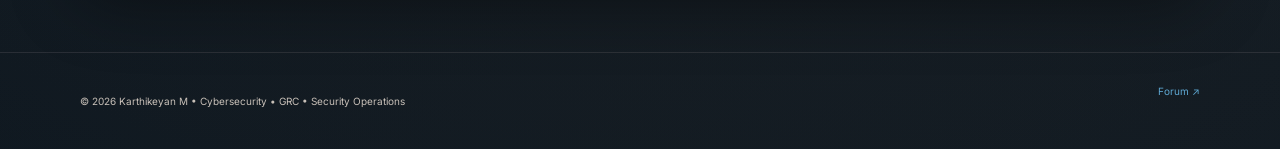
==== commit 5be02ce3: "Add files via upload" ====
--- a/index.html
+++ b/index.html
@@ -3,9 +3,9 @@
 <head>
   <meta charset="utf-8">
   <meta name="viewport" content="width=device-width,initial-scale=1">
-  <meta name="description" content="Karthikeyan M — Cybersecurity, GRC, Information Security, Compliance, SOC and Risk professional portfolio. V8 light executive theme.">
-  <meta name="theme-color" content="#DCE7EC">
-  <title>Karthikeyan M | Cybersecurity • GRC • Security Operations | V8 Updated</title>
+  <meta name="description" content="Karthikeyan M — Cybersecurity, GRC, Information Security, Compliance, SOC and Risk professional portfolio.">
+  <meta name="theme-color" content="#08131D">
+  <title>Karthikeyan M | Cybersecurity • GRC • Security Operations</title>
   <link rel="icon" href="assets/icons/favicon.png" type="image/png">
   <link rel="apple-touch-icon" href="assets/icons/favicon.png">
   <link rel="preconnect" href="https://fonts.googleapis.com">
@@ -37,9 +37,7 @@
         <a href="#about">About</a>
         <a href="#experience">Experience</a>
         <a href="#skills">Skills</a>
-        <a href="#projects">Selected Work</a>
-        <a href="#project">Project</a>
-        <a href="#impact">Impact</a>
+        <a href="#projects">Projects</a>
         <a href="#credentials">Credentials</a>
         <a href="forum.html">Forum</a><a href="#career">Career Hub</a>
         <a href="#contact">Contact</a>
@@ -53,7 +51,7 @@
         <div class="eyebrow"><span class="pulse-dot"></span> <span data-security-status>SOC STATUS: ONLINE</span></div>
         <p class="hero-kicker">CYBERSECURITY • GRC • SECURITY OPERATIONS</p>
         <h1>Security that is <span>governed, monitored and resilient.</span></h1>
-        <p class="hero-lead">Information Security & Cybersecurity professional specializing in Security Governance, GRC, Risk Management, VAPT, SIEM, Incident Management, Vulnerability Management and Regulatory Compliance.</p>
+        <p class="hero-lead">Cybersecurity professional focused on GRC, compliance, risk management, security operations, incident response and practical control implementation.</p>
         <div class="hero-actions">
           <a class="primary" href="#contact"><i class="fa-solid fa-paper-plane"></i> Connect</a>
           <a class="secondary" href="resume.pdf" target="_blank" rel="noopener"><i class="fa-regular fa-file-lines"></i> View Resume</a>
@@ -69,7 +67,7 @@
       <div class="hero-console security-node">
         <div class="console-top"><span></span><span></span><span></span><b>SECURITY OPERATIONS</b></div>
         <div class="console-body">
-          <div class="radar"><div class="radar-sweep"></div><div class="radar-ring r1"></div><div class="radar-ring r2"></div><div class="radar-ring r3"></div><span class="km-radar-emblem" aria-label="KM security emblem"><b>KM</b><i></i></span></div>
+          <div class="radar"><div class="radar-sweep"></div><div class="radar-ring r1"></div><div class="radar-ring r2"></div><div class="radar-ring r3"></div><i class="fa-solid fa-crosshairs radar-center"></i></div>
           <div class="console-lines">
             <p><span>01</span> ISMS / GRC <b>ACTIVE</b></p>
             <p><span>02</span> RISK & CONTROLS <b>TRACKED</b></p>
@@ -86,12 +84,6 @@
             </div>
             <div class="fun-caption"><span class="fun-message">Exception detected…</span><span class="fun-meter"><i></i></span></div>
           </div>
-          <div class="km-control-flight" aria-hidden="true">
-            <span class="flight-km">KM</span>
-            <span class="flight-trail"></span>
-            <span class="flight-dot d1"></span><span class="flight-dot d2"></span><span class="flight-dot d3"></span>
-            <span class="flight-caption">CONTROL GUARDIAN</span>
-          </div>
         </div>
       </div>
     </section>
@@ -107,8 +99,8 @@
       <div class="section-heading"><small>01 / ABOUT</small><h2>Security leadership with a governance-first mindset.</h2></div>
       <div class="two-col">
         <div class="glass">
-          <p>Experienced cybersecurity professional with a strong focus on Information Security & Cybersecurity professional specializing in Security Governance, GRC, Risk Management, VAPT, SIEM, Incident Management, Vulnerability Management and Regulatory Compliance.</p>
-          <p>Experienced in implementing and maintaining security controls aligned with ISO 27001, PCI DSS/CPP, NPCI, GSMA and global security standards, with a strong focus on enterprise risk reduction, audit readiness, cyber resilience and protection of critical information assets.</p>
+          <p>Experienced cybersecurity professional with a strong focus on Information Security Governance, Risk & Compliance, security operations, incident response and regulatory readiness.</p>
+          <p>Hands-on exposure across ISMS implementation, risk assessments, control validation, audit coordination, VAPT tracking, SIEM monitoring, security awareness and security administration.</p>
         </div>
         <div class="signal-list">
           <div><i class="fa-solid fa-shield-halved"></i><span><b>Governance</b><small>ISMS, policies, controls, SoA, audit readiness</small></span></div>
@@ -120,157 +112,46 @@
     </section>
 
     <section id="experience" class="section container">
-      <div class="section-heading"><small>02 / EXPERIENCE</small><h2>Security governance backed by real SOC operations.</h2></div>
-      <div class="timeline resume-timeline">
-        <article><span class="timeline-dot"></span><small>JAN 2026 — PRESENT • GIESECKE+DEVRIENT MS INDIA PVT. LTD.</small><h3>Assistant Manager – Information Security</h3><p>Led Information Security Governance, GRC & ISMS initiatives; managed security operations and infrastructure covering SIEM, firewalls, endpoint security, threat monitoring, log management, VAPT, risk assessments, incident and change management.</p><p>Directed security audits and security teams, vendors and stakeholders while driving audit readiness, risk treatment, finding remediation, incident response, business continuity and ISO 27001, PCI CPP/DSS, NPCI and GSMA compliance.</p><div class="tags"><span>GRC</span><span>ISMS</span><span>Risk</span><span>Audit</span><span>PCI DSS</span></div></article>
-        <article><span class="timeline-dot"></span><small>MAY 2022 — JAN 2026 • HITACHI PAYMENT SERVICES PVT LTD</small><h3>Assistant Manager - Information Security</h3><p>Managed a 10+ member Security Operations team within a 24/7 SOC, covering BAU operations, customer engagement, onboarding, knowledge transfer, performance management and technical capability development.</p><p>Led SIEM implementation and operations including log onboarding, connector configuration, dashboard monitoring, investigations, detection-rule tuning, false-positive reduction and incident troubleshooting.</p><div class="tags"><span>24/7 SOC</span><span>SIEM</span><span>Incident Response</span><span>Threat Intelligence</span><span>PCI DSS</span></div></article>
-        <article><span class="timeline-dot"></span><small>MAY 2020 — APR 2022 • HITACHI PAYMENT SERVICES PVT LTD</small><h3>Team Leader - Information Security</h3><p>Led a 6+ member Security Operations team in a 24/7 SOC and integrated Threat Intelligence Platforms with SIEM to enhance threat visibility, alert enrichment, monitoring and incident response efficiency.</p><div class="tags"><span>Team Leadership</span><span>TIP</span><span>SIEM</span><span>Threat Intelligence</span></div></article>
-        <article><span class="timeline-dot"></span><small>MAY 2017 — APR 2020 • HITACHI PAYMENT SERVICES PVT LTD</small><h3>Information Security Analyst</h3><p>Monitored and investigated SIEM alerts and firewall traffic, performed Windows Server patch verification and security compliance checks, and developed Vulnerability Management Dashboards for security posture, trends, risk levels and remediation priorities.</p><div class="tags"><span>SIEM</span><span>Firewall</span><span>Vulnerability Management</span><span>Compliance</span></div></article>
-        <article><span class="timeline-dot"></span><small>FEB 2014 — APR 2017 • HITACHI SYSTEMS MICROCLINIC</small><h3>Customer Support Engineer</h3><p>Installed, configured and maintained IT systems and infrastructure; provided technical troubleshooting and managed system maintenance and remote administration using Kaseya across NIC Chennai Secretariat, Commercial Tax Office and Hitachi Payment Services.</p><div class="tags"><span>Infrastructure</span><span>Technical Support</span><span>Kaseya</span><span>Remote Administration</span></div></article>
+      <div class="section-heading"><small>02 / EXPERIENCE</small><h2>From controls to continuous security operations.</h2></div>
+      <div class="timeline">
+        <article><span class="timeline-dot"></span><small>SECURITY LEADERSHIP</small><h3>Cybersecurity / Information Security</h3><p>Leading security governance, SOC operations, incident response, security administration and compliance activities in a high-security environment.</p><div class="tags"><span>GRC</span><span>ISMS</span><span>SOC</span><span>Risk</span></div></article>
+        <article><span class="timeline-dot"></span><small>AUDIT & COMPLIANCE</small><h3>Control Assurance & Regulatory Readiness</h3><p>Supporting internal/external audits, evidence coordination, control validation, VAPT remediation and compliance requirements including ISO 27001 and PCI DSS.</p><div class="tags"><span>ISO 27001</span><span>PCI DSS</span><span>Audit</span><span>VAPT</span></div></article>
+        <article><span class="timeline-dot"></span><small>SECURITY OPERATIONS</small><h3>SIEM, Incident Response & Threat Management</h3><p>Working with SIEM monitoring, alert analysis, incident playbooks, log onboarding, tuning and security reporting to strengthen detection and response.</p><div class="tags"><span>Splunk</span><span>SIEM</span><span>IR</span><span>Threat Management</span></div></article>
       </div>
     </section>
 
     <section id="skills" class="section container">
       <div class="section-heading"><small>03 / CAPABILITIES</small><h2>Core security capability map.</h2></div>
       <div class="skill-grid">
-        <article class="skill-card capability-card"><i class="fa-solid fa-landmark"></i><h3>GRC & Compliance</h3><p>ISMS, ISO 27001, PCI DSS/CPP, security governance, policies, standards, procedures, audit readiness and regulatory alignment.</p></article>
-        <article class="skill-card capability-card"><i class="fa-solid fa-triangle-exclamation"></i><h3>Risk Management</h3><p>Risk assessment, asset inventory, risk registers, risk scoring, treatment planning and control effectiveness assessment.</p></article>
-        <article class="skill-card capability-card"><i class="fa-solid fa-tower-broadcast"></i><h3>SOC & SIEM</h3><p>24/7 monitoring, SIEM reporting, alert triage, log onboarding, connector configuration, detection tuning and incident coordination.</p></article>
-        <article class="skill-card capability-card"><i class="fa-solid fa-bug-slash"></i><h3>VAPT & AppSec</h3><p>Vulnerability management, remediation tracking, penetration testing, application security and security validation.</p></article>
-        <article class="skill-card capability-card"><i class="fa-solid fa-bolt"></i><h3>Incident Response</h3><p>Playbooks, tabletop exercises, incident management, breach response coordination, business continuity and cyber resilience.</p></article>
+        <article class="skill-card capability-card"><i class="fa-solid fa-landmark"></i><h3>GRC & Compliance</h3><p>ISMS, ISO 27001, PCI DSS, governance, control assessment, audit readiness and regulatory alignment.</p></article>
+        <article class="skill-card capability-card"><i class="fa-solid fa-triangle-exclamation"></i><h3>Risk Management</h3><p>Risk assessment, asset inventory, risk registers, treatment planning and control effectiveness.</p></article>
+        <article class="skill-card capability-card"><i class="fa-solid fa-tower-broadcast"></i><h3>SOC & SIEM</h3><p>24/7 monitoring, SIEM reporting, alert triage, log onboarding, tuning and incident coordination.</p></article>
+        <article class="skill-card capability-card"><i class="fa-solid fa-bug-slash"></i><h3>VAPT & AppSec</h3><p>Vulnerability management, remediation tracking, application security and security validation.</p></article>
+        <article class="skill-card capability-card"><i class="fa-solid fa-bolt"></i><h3>Incident Response</h3><p>Playbooks, tabletop exercises, breach response coordination and cyber resilience.</p></article>
         <article class="skill-card capability-card"><i class="fa-solid fa-people-arrows"></i><h3>Leadership</h3><p>Team leadership, vendors, third parties, customers, auditors and multi-site security support.</p></article>
       </div>
     </section>
 
     <section id="projects" class="section container">
-      <div class="section-heading project-section-heading">
-        <div class="section-kicker project-kicker"><span class="kicker-dot"></span> 04 / SELECTED WORK <span class="kicker-status">PROJECT CONTROL DECK</span></div>
-        <h2>Security projects built around risk, response and control assurance.</h2>
-        <p class="section-lead">A focused view of practical security work across <b>incident response, SIEM, GRC, ISO 27001, VAPT</b> and security awareness — presented with clear outcomes, control points and remediation flow.</p>
-        <div class="project-focus-rail" aria-hidden="true">
-          <span><i class="fa-solid fa-crosshairs"></i><b>RISK</b></span>
-          <i class="rail-arrow fa-solid fa-chevron-right"></i>
-          <span><i class="fa-solid fa-shield-halved"></i><b>RESPONSE</b></span>
-          <i class="rail-arrow fa-solid fa-chevron-right"></i>
-          <span><i class="fa-solid fa-sliders"></i><b>CONTROL</b></span>
-          <i class="rail-arrow fa-solid fa-chevron-right"></i>
-          <span><i class="fa-solid fa-circle-check"></i><b>ASSURANCE</b></span>
-        </div>
-      </div>
-      <div class="project-grid project-grid-rich">
-        <article class="project-card work-card project-rich-card">
-          <div class="project-visual"><img src="assets/images/project-incident-response.svg" alt="Incident response workflow visualization" loading="lazy"><span class="project-scan"></span></div>
-          <div class="project-copy">
-            <span>INCIDENT RESPONSE</span><h3>Security Response Playbooks</h3>
-            <p>Structured incident response workflows for faster triage, escalation, containment and recovery.</p>
-            <ul class="project-points">
-              <li><i class="fa-solid fa-bolt"></i><span><b>Detect & Triage</b> Standardized alert qualification and escalation.</span></li>
-              <li><i class="fa-solid fa-shield-halved"></i><span><b>Contain & Recover</b> Defined containment, recovery and stakeholder coordination.</span></li>
-              <li><i class="fa-solid fa-chart-line"></i><span><b>Improve</b> Captured lessons learned for continuous response maturity.</span></li>
-            </ul>
-          </div>
-        </article>
-        <article class="project-card work-card project-rich-card">
-          <div class="project-visual"><img src="assets/images/project-siem.svg" alt="SIEM security monitoring workflow visualization" loading="lazy"><span class="project-scan"></span></div>
-          <div class="project-copy">
-            <span>SIEM / SOC</span><h3>Security Monitoring & Reporting</h3>
-            <p>SIEM reports and monitoring use cases covering authentication, IDS, RDP and firewall change activity.</p>
-            <ul class="project-points">
-              <li><i class="fa-solid fa-database"></i><span><b>Log Visibility</b> Structured security-event monitoring across critical sources.</span></li>
-              <li><i class="fa-solid fa-magnifying-glass-chart"></i><span><b>Detection</b> Investigated suspicious activity and tuned monitoring use cases.</span></li>
-              <li><i class="fa-solid fa-file-shield"></i><span><b>Reporting</b> Converted security telemetry into audit-ready reporting.</span></li>
-            </ul>
-          </div>
-        </article>
-        <article class="project-card work-card project-rich-card">
-          <div class="project-visual"><img src="assets/images/project-risk-grc.svg" alt="Risk and GRC workflow visualization" loading="lazy"><span class="project-scan"></span></div>
-          <div class="project-copy">
-            <span>GRC / RISK</span><h3>Risk & Control Assurance</h3>
-            <p>Risk registers, control mapping, evidence coordination and compliance gap analysis.</p>
-            <ul class="project-points">
-              <li><i class="fa-solid fa-list-check"></i><span><b>Risk Register</b> Captured assets, threats, vulnerabilities, impact and ownership.</span></li>
-              <li><i class="fa-solid fa-scale-balanced"></i><span><b>Control Assurance</b> Assessed control effectiveness and evidence readiness.</span></li>
-              <li><i class="fa-solid fa-route"></i><span><b>Treatment</b> Prioritized remediation according to business risk.</span></li>
-            </ul>
-          </div>
-        </article>
-        <article class="project-card work-card project-rich-card">
-          <div class="project-visual"><img src="assets/images/project-iso-audit.svg" alt="ISO 27001 audit workflow visualization" loading="lazy"><span class="project-scan"></span></div>
-          <div class="project-copy">
-            <span>ISO 27001 / AUDIT</span><h3>ISMS Audit & Compliance Readiness</h3>
-            <p>Security governance activities supporting ISMS implementation, audit preparation, evidence coordination and finding remediation.</p>
-            <ul class="project-points">
-              <li><i class="fa-solid fa-certificate"></i><span><b>ISMS</b> Connected governance activities to ISO 27001 requirements.</span></li>
-              <li><i class="fa-solid fa-folder-open"></i><span><b>Evidence</b> Organized control evidence and stakeholder inputs.</span></li>
-              <li><i class="fa-solid fa-check-double"></i><span><b>CAPA</b> Tracked findings, corrective actions and closure.</span></li>
-            </ul>
-          </div>
-        </article>
-        <article class="project-card work-card project-rich-card">
-          <div class="project-visual"><img src="assets/images/project-vapt.svg" alt="VAPT remediation workflow visualization" loading="lazy"><span class="project-scan"></span></div>
-          <div class="project-copy">
-            <span>VAPT / REMEDIATION</span><h3>Vulnerability Management</h3>
-            <p>Vulnerability assessment governance, remediation tracking and security-risk prioritization.</p>
-            <ul class="project-points">
-              <li><i class="fa-solid fa-crosshairs"></i><span><b>Assess</b> Reviewed findings against asset and business context.</span></li>
-              <li><i class="fa-solid fa-triangle-exclamation"></i><span><b>Prioritize</b> Focused remediation on material security risk.</span></li>
-              <li><i class="fa-solid fa-circle-check"></i><span><b>Close</b> Followed remediation evidence through closure.</span></li>
-            </ul>
-          </div>
-        </article>
-        <article class="project-card work-card project-rich-card project-mini">
-          <div class="project-visual"><img src="assets/images/project-incident-response.svg" alt="Security awareness workflow visualization" loading="lazy"><span class="project-scan"></span></div>
-          <div class="project-copy">
-            <span>SECURITY AWARENESS</span><h3>Security Culture Program</h3>
-            <p>Security awareness communication and practical cyber hygiene initiatives for users and teams.</p>
-            <ul class="project-points">
-              <li><i class="fa-solid fa-bullhorn"></i><span><b>Awareness</b> Delivered focused security communication.</span></li>
-              <li><i class="fa-solid fa-user-shield"></i><span><b>Behaviour</b> Reinforced practical cyber-hygiene practices.</span></li>
-            </ul>
-          </div>
-        </article>
-      </div>
-    </section>
-
-    <section id="project" class="section container">
-      <div class="section-heading"><small>05 / PROJECT</small><h2>CISSP Practical Cybersecurity, Risk & GRC Project.</h2></div>
-      <article class="impact-card flagship-project">
-        <span class="impact-icon"><i class="fa-solid fa-diagram-project"></i></span>
-        <div>
-          <small>INDIVIDUAL PROJECT • FINTECH ENVIRONMENT</small>
-          <h3>Information Security Risk Assessment & GRC Gap Analysis</h3>
-          <p>Conducted Information Security Risk Assessments for a fintech environment, identifying threats, vulnerabilities, control weaknesses and business impact across critical assets.</p>
-          <p>Developed Risk Registers & Asset Inventories covering asset ownership, classification, threats, vulnerabilities, risk impact and security controls.</p>
-          <p>Performed Risk Scoring, Control Effectiveness Assessment & GRC Gap Analysis to identify security and compliance gaps and prioritize remediation.</p>
-          <p>Developed Risk Treatment Plans & Remediation Roadmaps aligned with business risk, control effectiveness and security priorities, strengthening GRC, Security Governance & Cyber Resilience.</p>
-          <div class="tags"><span>Risk Assessment</span><span>Risk Register</span><span>GRC Gap Analysis</span><span>Control Effectiveness</span><span>Risk Treatment</span></div>
-        </div>
-      </article>
-    </section>
-
-    <section id="impact" class="section container">
-      <div class="section-heading"><small>06 / IMPACT</small><h2>Measurable security improvement.</h2></div>
-      <div class="impact-grid impact-grid-two">
-        <article class="impact-card"><span class="impact-icon"><i class="fa-solid fa-user-lock"></i></span><div><small>SECURITY CONTROL IMPROVEMENT</small><h3>30% Reduction in Unauthorized Access Risk</h3><p>Reduced unauthorized access risks by implementing enhanced Critical Device Security Rules and strengthening access control measures.</p><div class="impact-number">30% <span>risk reduction</span></div></div></article>
-        <article class="impact-card"><span class="impact-icon"><i class="fa-solid fa-stopwatch"></i></span><div><small>INCIDENT MANAGEMENT</small><h3>20% Improvement in Incident Response Time & MTTR</h3><p>Improved incident response time and MTTR through a streamlined Incident Management Procedure.</p><div class="impact-number">20% <span>improvement</span></div></div></article>
+      <div class="section-heading"><small>04 / SELECTED WORK</small><h2>Practical security programs.</h2></div>
+      <div class="project-grid">
+        <article class="project-card work-card"><div class="project-icon"><i class="fa-solid fa-route"></i></div><div><span>INCIDENT RESPONSE</span><h3>Security Response Playbooks</h3><p>Structured incident response workflows for faster triage, escalation, containment and recovery.</p></div></article>
+        <article class="project-card work-card"><div class="project-icon"><i class="fa-solid fa-chart-line"></i></div><div><span>SIEM</span><h3>Security Monitoring & Reporting</h3><p>SIEM reports and monitoring use cases covering authentication, IDS, RDP and firewall change activity.</p></div></article>
+        <article class="project-card work-card"><div class="project-icon"><i class="fa-solid fa-clipboard-check"></i></div><div><span>GRC</span><h3>Risk & Control Assurance</h3><p>Risk registers, control mapping, evidence coordination and compliance gap analysis.</p></div></article>
+        <article class="project-card work-card"><div class="project-icon"><i class="fa-solid fa-users-viewfinder"></i></div><div><span>SECURITY AWARENESS</span><h3>Security Culture Program</h3><p>Security awareness communication and practical cyber hygiene initiatives for users and teams.</p></div></article>
       </div>
     </section>
 
     <section id="credentials" class="section container">
-      <div class="section-heading"><small>07 / CREDENTIALS</small><h2>Security certifications & learning.</h2></div>
+      <div class="section-heading"><small>05 / CREDENTIALS</small><h2>Security certifications & learning.</h2></div>
       <div class="cert-grid">
         <article class="cert-card credential-card"><div class="cert-icon"><i class="fa-solid fa-user-secret"></i><span class="cert-orbit"></span></div><div><span>EC-COUNCIL</span><h3>Certified Ethical Hacker</h3><p>CEH</p></div></article>
-        <article class="cert-card credential-card"><div class="cert-icon"><i class="fa-brands fa-microsoft"></i><span class="cert-orbit"></span></div><div><span>MICROSOFT</span><h3>MCITP</h3><p>Microsoft Certified IT Professional</p></div></article>
         <article class="cert-card credential-card"><div class="cert-icon"><i class="fa-solid fa-credit-card"></i><span class="cert-orbit"></span></div><div><span>PAYMENT SECURITY</span><h3>Certified Payment Security Practitioner</h3><p>CPSP</p></div></article>
         <article class="cert-card credential-card"><div class="cert-icon"><i class="fa-solid fa-shield-halved"></i><span class="cert-orbit"></span></div><div><span>SECURITY OPERATIONS</span><h3>Security Operations Centre Practitioner</h3><p>CSOCP</p></div></article>
         <article class="cert-card credential-card"><div class="cert-icon"><i class="fa-solid fa-bug-slash"></i><span class="cert-orbit"></span></div><div><span>WEB SECURITY</span><h3>Web Application Security Professional</h3><p>CWASP</p></div></article>
         <article class="cert-card credential-card"><div class="cert-icon"><i class="fa-solid fa-brain"></i><span class="cert-orbit"></span></div><div><span>AI SECURITY</span><h3>Generative AI for Cybersecurity</h3><p>Cybersecurity + AI</p></div></article>
         <article class="cert-card credential-card"><div class="cert-icon"><i class="fa-solid fa-robot"></i><span class="cert-orbit"></span></div><div><span>AI / ETHICAL HACKING</span><h3>ChatGPT for Ethical Hacking</h3><p>AI-assisted security</p></div></article>
         <article class="cert-card credential-card"><div class="cert-icon"><i class="fa-solid fa-certificate"></i><span class="cert-orbit"></span></div><div><span>MASTERMIND</span><h3>ISO 27001:2022 Lead Auditor</h3><p>ISMS / Audit</p></div></article>
-        <article class="cert-card credential-card learning-card"><div class="cert-icon"><i class="fa-solid fa-graduation-cap"></i><span class="cert-orbit"></span></div><div><span>INTELLIPAAT</span><h3>Cybersecurity Master’s</h3><p>Intellipaat • Advanced Cybersecurity Learning</p></div></article>
-        <article class="cert-card credential-card learning-card"><div class="cert-icon"><i class="fa-solid fa-cloud"></i><span class="cert-orbit"></span></div><div><span>INTELLIPAAT</span><h3>CompTIA Cloud Essentials Training</h3><p>Intellipaat • Cloud & Security Foundations</p></div></article>
-        <article class="cert-card credential-card learning-card"><div class="cert-icon"><i class="fa-solid fa-key"></i><span class="cert-orbit"></span></div><div><span>INTELLIPAAT</span><h3>CISSP Training</h3><p>Intellipaat • CISSP preparation</p></div></article>
-        <article class="cert-card credential-card learning-card"><div class="cert-icon"><i class="fa-solid fa-cloud-arrow-up"></i><span class="cert-orbit"></span></div><div><span>INTELLIPAAT</span><h3>Certified Cloud Security Professional Training</h3><p>Intellipaat • Cloud Security</p></div></article>
       </div>
     </section>
 
@@ -279,7 +160,7 @@
     </section>
 
     <section id="career" class="section container career-v7">
-      <div class="section-heading"><small>09 / CAREER HUB</small><h2>Recruiter-ready security leadership profile.</h2></div>
+      <div class="section-heading"><small>06 / CAREER HUB</small><h2>Recruiter-ready security leadership profile.</h2></div>
       <div class="career-command-v7">
         <div class="career-orbit-v7" aria-hidden="true">
           <span class="career-ring-v7 r1"></span><span class="career-ring-v7 r2"></span><span class="career-ring-v7 r3"></span>
@@ -295,25 +176,11 @@
           <h3>GRC-led. SOC-aware. Audit-ready.</h3>
           <p>Positioned for cybersecurity, GRC, compliance, information security and security leadership opportunities across GCC and international markets.</p>
           <div class="career-metrics-v7"><span><b>70%</b> GRC / Compliance</span><span><b>30%</b> Technical Security</span><span><b>24/7</b> SOC Leadership</span></div>
-          <div class="recruiter-tabs" role="tablist" aria-label="Recruiter profiles">
-            <button class="recruiter-tab active" type="button" role="tab" aria-selected="true" data-recruiter="linkedin"><span class="recruiter-logo linkedin-logo">in</span><span><b>LinkedIn</b><small>Professional Network</small></span></button>
-            <button class="recruiter-tab" type="button" role="tab" aria-selected="false" data-recruiter="naukri"><span class="recruiter-logo naukri-logo">N</span><span><b>Naukri</b><small>India Career Profile</small></span></button>
-            <button class="recruiter-tab" type="button" role="tab" aria-selected="false" data-recruiter="bayt"><span class="recruiter-logo bayt-logo">B</span><span><b>Bayt</b><small>Middle East Jobs</small></span></button>
-            <button class="recruiter-tab" type="button" role="tab" aria-selected="false" data-recruiter="gulftalent"><span class="recruiter-logo gt-logo">GT</span><span><b>GulfTalent</b><small>GCC Opportunities</small></span></button>
-            <button class="recruiter-tab" type="button" role="tab" aria-selected="false" data-recruiter="naukrigulf"><span class="recruiter-logo ng-logo">NG</span><span><b>Naukri Gulf</b><small>Gulf Career Profile</small></span></button>
-          </div>
-          <div class="recruiter-network-active" aria-label="Recruiter network active">
-            <span class="network-pulse"></span>
-            <i class="fa-solid fa-satellite-dish"></i>
-            <b>RECRUITER NETWORK ACTIVE</b>
-            <span class="network-line"></span>
-            <small>PROFILE CHANNELS READY</small>
-          </div>
-          <div class="recruiter-preview" id="recruiterPreview">
-            <span class="preview-signal">RECRUITER CHANNEL</span>
-            <h3 id="recruiterTitle">LinkedIn</h3>
-            <p id="recruiterDescription">Professional profile, cybersecurity experience, certifications and recruiter networking.</p>
-            <a id="recruiterOpen" class="primary" href="https://www.linkedin.com/" target="_blank" rel="noopener">Open Profile ↗</a>
+          <div class="career-links-v7">
+            <a class="secondary" data-profile="linkedin" href="https://www.linkedin.com/" target="_blank" rel="noopener"><i class="fa-brands fa-linkedin"></i> LinkedIn</a>
+            <a class="secondary" data-profile="bayt" href="https://www.bayt.com/" target="_blank" rel="noopener">Bayt</a>
+            <a class="secondary" data-profile="gulftalent" href="https://www.gulftalent.com/" target="_blank" rel="noopener">GulfTalent</a>
+            <a class="secondary" data-profile="naukrigulf" href="https://www.naukrigulf.com/" target="_blank" rel="noopener">Naukri Gulf</a>
           </div>
         </div>
       </div>
@@ -321,24 +188,21 @@
 
     
 <section id="contact" class="section container contact">
-      <div class="section-heading"><small>10 / CONTACT</small><h2>Let's connect.</h2></div>
+      <div class="section-heading"><small>07 / CONTACT</small><h2>Let's connect.</h2></div>
       <article class="contact-card connect-panel"><span class="connect-scan" aria-hidden="true"></span>
-        <div class="private-contact-intro"><p class="contact-lead">Let's Connect</p><p class="muted">Contact details are private. Click to reveal.</p></div>
-        <button class="contact-reveal-btn" id="revealContact" type="button"><i class="fa-solid fa-lock"></i> Click to Reveal Contact</button>
+        <div><p class="contact-lead">Open to cybersecurity, GRC, compliance and security leadership opportunities across GCC and international markets.</p><p class="muted">Contact details are intentionally hidden from the initial view.</p></div>
+        <button class="contact-reveal-btn" id="revealContact" type="button"><i class="fa-solid fa-lock"></i> Reveal Contact Details</button>
         <div class="private-contact" id="privateContact" hidden>
-          <div><span>EMAIL</span><a id="emailLink" href="#" rel="nofollow"></a></div>
-          <div><span>PHONE</span><a id="phoneLink" href="#" rel="nofollow"></a></div>
+          <div><span>EMAIL</span><a id="emailLink" href="#">YOUR_EMAIL_HERE</a></div>
+          <div><span>PHONE</span><a id="phoneLink" href="#">YOUR_PHONE_HERE</a></div>
           <a class="secondary" href="resume.pdf" target="_blank" rel="noopener"><i class="fa-regular fa-file-lines"></i> Resume</a>
         </div>
-        <div class="connect-status"><span class="connect-dot"></span> SECURE CHANNEL READY <span class="connect-line"></span><span class="connect-badge">GRC • SOC • RISK</span></div>
+        <div class="connect-status"><span class="connect-dot"></span> SECURE CHANNEL READY <span class="connect-line"></span></div><div class="contact-links">
+          <a href="https://github.com/Karthikmani24/Portfolio-Karthikeyan-M" target="_blank" rel="noopener"><i class="fa-brands fa-github"></i> GitHub</a>
+          <a href="https://github.com/Karthikmani24/Portfolio-Karthikeyan-M/discussions" target="_blank" rel="noopener"><i class="fa-solid fa-comments"></i> Discussions</a>
+        </div>
       </article>
     </section>
-      <div class="v8-float-field" aria-hidden="true">
-        <span class="float-shield fs1"><i class="fa-solid fa-shield-halved"></i></span>
-        <span class="float-shield fs2"><i class="fa-solid fa-scale-balanced"></i></span>
-        <span class="float-shield fs3"><i class="fa-solid fa-file-shield"></i></span>
-        <span class="float-particle fp1"></span><span class="float-particle fp2"></span><span class="float-particle fp3"></span>
-      </div>
   </main>
 
   <footer class="site-footer"><div class="container"><p>© 2026 Karthikeyan M • Cybersecurity • GRC • Security Operations</p><a href="forum.html">Forum ↗</a></div></footer>
--- a/assets/css/style.css
+++ b/assets/css/style.css
@@ -808,942 +808,3 @@
 @media(prefers-reduced-motion:reduce){
   *,*::before,*::after{animation-duration:.001ms!important;animation-iteration-count:1!important;scroll-behavior:auto!important;transition-duration:.001ms!important}
 }
-
-/* ============================================================
-   V8 — LIGHT EXECUTIVE CYBER THEME
-   Theme 8 Azure Enterprise + Theme 10 Red Team + Theme 11 Navy & Copper
-   Lighter background, premium corporate cards and richer motion.
-   ============================================================ */
-:root{
-  --bg:#EEF4F7;
-  --bg-deep:#DCE8EE;
-  --panel:rgba(255,255,255,.82);
-  --panel-2:rgba(247,242,236,.92);
-  --line:rgba(18,59,82,.14);
-  --text:#172B38;
-  --muted:#5B6C77;
-  --accent:#276FBF;
-  --accent-2:#55B8E8;
-  --burgundy:#713247;
-  --burgundy-2:#A65C76;
-  --sand:#C98645;
-  --sand-soft:#E7D5BE;
-  --red:#D9365B;
-  --red-deep:#8E203D;
-  --good:#16865C;
-  --shadow:0 22px 55px rgba(26,59,77,.13);
-  --radius:22px;
-}
-
-body:not(.dark-mode){
-  color:var(--text);
-  background:
-    radial-gradient(circle at 8% 10%,rgba(113,50,71,.13),transparent 25%),
-    radial-gradient(circle at 88% 10%,rgba(85,184,232,.19),transparent 27%),
-    radial-gradient(circle at 52% 72%,rgba(217,160,102,.13),transparent 30%),
-    linear-gradient(135deg,#F7F4EF 0%,#EEF4F7 46%,#E5EFF4 100%);
-}
-
-body:not(.dark-mode) .cyber-grid{
-  opacity:.42;
-  background:
-    linear-gradient(rgba(39,111,191,.055) 1px,transparent 1px),
-    linear-gradient(90deg,rgba(39,111,191,.055) 1px,transparent 1px);
-  background-size:58px 58px;
-}
-body:not(.dark-mode) .cyber-grid:after{
-  background:
-    radial-gradient(circle at 12% 24%,rgba(113,50,71,.10),transparent 23%),
-    radial-gradient(circle at 84% 18%,rgba(85,184,232,.12),transparent 22%),
-    radial-gradient(circle at 56% 78%,rgba(217,160,102,.09),transparent 27%);
-}
-
-body:not(.dark-mode) .site-header{
-  background:rgba(247,244,239,.78);
-  border-bottom-color:rgba(18,59,82,.12);
-}
-body:not(.dark-mode) .nav-links a{color:#536774}
-body:not(.dark-mode) .nav-links a:hover,
-body:not(.dark-mode) .nav-links a.active{background:rgba(39,111,191,.08);color:var(--text)}
-
-body:not(.dark-mode) .brand-mark{
-  background:linear-gradient(145deg,rgba(39,111,191,.10),rgba(113,50,71,.10));
-  border-color:rgba(39,111,191,.34);
-  box-shadow:inset 0 0 20px rgba(217,160,102,.12),0 8px 26px rgba(39,111,191,.12);
-}
-body:not(.dark-mode) .brand-mark:before{border-color:rgba(201,134,69,.35);border-left-color:var(--sand);border-top-color:var(--accent)}
-body:not(.dark-mode) .brand-mark:after{border-color:rgba(113,50,71,.18)}
-body:not(.dark-mode) .km-logo{
-  background:linear-gradient(135deg,#713247 0%,#C98645 48%,#276FBF 100%);
-  -webkit-background-clip:text;background-clip:text;color:transparent;
-  text-shadow:0 0 18px rgba(39,111,191,.10);
-}
-body:not(.dark-mode) .km-spark{background:var(--sand);box-shadow:0 0 12px rgba(201,134,69,.60)}
-
-body:not(.dark-mode) .orb-a{opacity:.28}
-body:not(.dark-mode) .orb-b{opacity:.20}
-
-body:not(.dark-mode) .hero-console,
-body:not(.dark-mode) .glass,
-body:not(.dark-mode) .contact-card,
-body:not(.dark-mode) .skill-card,
-body:not(.dark-mode) .project-card,
-body:not(.dark-mode) .cert-card,
-body:not(.dark-mode) .career-command-v7,
-body:not(.dark-mode) .forum-callout{
-  background:linear-gradient(145deg,rgba(255,255,255,.94),rgba(237,243,247,.91));
-  border-color:rgba(18,59,82,.14);
-  box-shadow:var(--shadow);
-}
-body:not(.dark-mode) .hero-console:after,
-body:not(.dark-mode) .glass:after,
-body:not(.dark-mode) .skill-card:after,
-body:not(.dark-mode) .project-card:after,
-body:not(.dark-mode) .cert-card:after{
-  content:"";
-  position:absolute;
-  inset:0;
-  border-radius:inherit;
-  pointer-events:none;
-  background:linear-gradient(110deg,transparent 25%,rgba(255,255,255,.56) 46%,transparent 65%);
-  transform:translateX(-120%);
-  animation:v8LightSweep 8s ease-in-out infinite;
-}
-.hero-console,.glass,.skill-card,.project-card,.cert-card{position:relative;overflow:hidden}
-@keyframes v8LightSweep{0%,48%{transform:translateX(-120%)}70%,100%{transform:translateX(120%)}}
-
-body:not(.dark-mode) .hero-console{background:linear-gradient(145deg,rgba(255,255,255,.96),rgba(239,244,247,.94));}
-body:not(.dark-mode) .console-top{border-bottom-color:rgba(18,59,82,.12);color:#62737E}
-body:not(.dark-mode) .console-top b{color:var(--accent)}
-body:not(.dark-mode) .console-lines p{color:#435965;border-bottom-color:rgba(18,59,82,.10)}
-body:not(.dark-mode) .console-lines p span{color:#8A6B76}
-body:not(.dark-mode) .console-lines b{color:var(--good)}
-
-body:not(.dark-mode) .radar{
-  border-color:rgba(39,111,191,.28);
-  background:radial-gradient(circle,rgba(39,111,191,.09),transparent 64%);
-}
-body:not(.dark-mode) .radar:before,
-body:not(.dark-mode) .radar:after,
-body:not(.dark-mode) .radar-ring{border-color:rgba(39,111,191,.13)}
-body:not(.dark-mode) .radar-sweep{background:linear-gradient(90deg,rgba(39,111,191,.75),rgba(39,111,191,0))}
-
-/* New KM emblem: replaces the old crosshair/falcon-style visual. */
-.km-radar-emblem{
-  position:absolute;left:50%;top:50%;transform:translate(-50%,-50%);
-  width:48px;height:48px;display:grid;place-items:center;
-  border:1px solid rgba(39,111,191,.45);
-  border-radius:15px;
-  background:linear-gradient(145deg,rgba(113,50,71,.10),rgba(39,111,191,.12));
-  box-shadow:0 0 0 7px rgba(39,111,191,.035),0 0 28px rgba(39,111,191,.16);
-  animation:v8KmCore 3.4s ease-in-out infinite;
-  z-index:4;
-}
-.km-radar-emblem:before{content:"";position:absolute;inset:-7px;border:1px dashed rgba(201,134,69,.42);border-radius:19px;animation:v8Spin 8s linear infinite}
-.km-radar-emblem:after{content:"";position:absolute;inset:7px;border:1px solid rgba(113,50,71,.20);border-radius:11px}
-.km-radar-emblem b{font-family:"Space Grotesk";font-size:18px;letter-spacing:-.08em;background:linear-gradient(135deg,#713247,#C98645,#276FBF);-webkit-background-clip:text;background-clip:text;color:transparent;z-index:2}
-.km-radar-emblem i{position:absolute;width:5px;height:5px;border-radius:50%;background:var(--red);right:3px;top:3px;box-shadow:0 0 10px rgba(217,54,91,.75);animation:v8AlertBlink 1.4s ease-in-out infinite}
-@keyframes v8KmCore{50%{transform:translate(-50%,-50%) scale(1.08);box-shadow:0 0 0 10px rgba(39,111,191,.03),0 0 38px rgba(201,134,69,.18)}}
-@keyframes v8Spin{to{transform:rotate(360deg)}}
-@keyframes v8AlertBlink{50%{opacity:.25;transform:scale(.6)}}
-
-body:not(.dark-mode) .primary{background:linear-gradient(135deg,#C98645,#A65C76);color:#fff;box-shadow:0 13px 30px rgba(113,50,71,.16)}
-body:not(.dark-mode) .primary:hover{background:linear-gradient(135deg,#D9A066,#713247)}
-body:not(.dark-mode) .secondary,
-body:not(.dark-mode) .ghost{border-color:rgba(39,111,191,.20);background:rgba(255,255,255,.55);color:var(--text)}
-body:not(.dark-mode) .secondary:hover,
-body:not(.dark-mode) .ghost:hover{border-color:rgba(201,134,69,.45)}
-body:not(.dark-mode) .hero-kicker{color:#60727D}
-body:not(.dark-mode) h1 span{color:#276FBF;text-shadow:0 0 32px rgba(85,184,232,.18)}
-body:not(.dark-mode) .hero-lead{color:#536773}
-body:not(.dark-mode) .hero-meta{color:#667984}
-body:not(.dark-mode) .hero-meta i{color:#C98645}
-body:not(.dark-mode) .eyebrow,.forum-kicker{color:#276FBF;border-color:rgba(39,111,191,.16);background:rgba(39,111,191,.035)}
-body:not(.dark-mode) .section-heading small{color:#276FBF}
-body:not(.dark-mode) .section-heading h2{color:#17303F}
-body:not(.dark-mode) .signal-list>div{background:rgba(255,255,255,.64);border-color:rgba(18,59,82,.11)}
-body:not(.dark-mode) .signal-list i{color:#276FBF}
-body:not(.dark-mode) .timeline article{background:rgba(255,255,255,.68);border-color:rgba(18,59,82,.12)}
-body:not(.dark-mode) .timeline-dot{background:#C98645;box-shadow:0 0 18px rgba(201,134,69,.35)}
-body:not(.dark-mode) .timeline article:nth-child(2) .timeline-dot{background:#A65C76}
-body:not(.dark-mode) .timeline article:nth-child(3) .timeline-dot{background:#276FBF}
-body:not(.dark-mode) .tags span{color:#5D6F7A;border-color:rgba(18,59,82,.12)}
-body:not(.dark-mode) .skill-card:hover,
-body:not(.dark-mode) .project-card:hover,
-body:not(.dark-mode) .cert-card:hover{border-color:rgba(201,134,69,.45);box-shadow:0 25px 60px rgba(39,111,191,.14)}
-body:not(.dark-mode) .skill-card i,.project-icon{color:#276FBF}
-body:not(.dark-mode) .project-icon{background:rgba(39,111,191,.07);border-color:rgba(39,111,191,.16)}
-body:not(.dark-mode) .cert-icon{background:radial-gradient(circle,rgba(85,184,232,.13),rgba(113,50,71,.08) 55%,transparent 72%);border-color:rgba(39,111,191,.20)}
-body:not(.dark-mode) .cert-icon:before{border-top-color:#276FBF;border-right-color:#C98645}
-body:not(.dark-mode) .cert-orbit{background:#C98645;box-shadow:0 0 12px rgba(201,134,69,.55)}
-body:not(.dark-mode) .stats article{background:rgba(255,255,255,.72);border-color:rgba(18,59,82,.12)}
-body:not(.dark-mode) .stats strong{color:#713247}
-body:not(.dark-mode) .stats span{color:#60727D}
-body:not(.dark-mode) .telemetry{background:rgba(255,255,255,.56);border-color:rgba(18,59,82,.10)}
-body:not(.dark-mode) .telemetry-head{color:#506572}
-body:not(.dark-mode) .telemetry-head span,.telemetry-grid b{color:#713247}
-body:not(.dark-mode) .bar{background:rgba(18,59,82,.08)}
-body:not(.dark-mode) .bar i{background:linear-gradient(90deg,#276FBF,#55B8E8,#C98645)}
-
-/* New learning cards */
-.learning-card{position:relative}
-.learning-card:before{content:"LEARNING";position:absolute;top:12px;right:13px;padding:4px 7px;border-radius:99px;background:rgba(39,111,191,.07);border:1px solid rgba(39,111,191,.14);color:#276FBF;font-size:6px;font-weight:900;letter-spacing:.12em}
-.learning-card h3{font-size:18px}
-.learning-card .cert-icon{animation:v8CertFloat 4.5s ease-in-out infinite}
-@keyframes v8CertFloat{50%{transform:translateY(-5px) rotate(2deg);box-shadow:0 15px 30px rgba(39,111,191,.12)}}
-
-/* Extra motion: KM Control Guardian flight path */
-.km-control-flight{position:absolute;right:18px;bottom:10px;width:245px;height:42px;pointer-events:none;overflow:visible;opacity:.85}
-.flight-km{position:absolute;left:0;top:7px;width:30px;height:30px;border-radius:10px;display:grid;place-items:center;font:900 9px "Space Grotesk";color:#fff;background:linear-gradient(135deg,#713247,#C98645,#276FBF);box-shadow:0 0 18px rgba(39,111,191,.22);animation:v8GuardianFlight 6s ease-in-out infinite}
-.flight-trail{position:absolute;left:14px;right:24px;top:21px;height:1px;background:linear-gradient(90deg,transparent,#55B8E8,#C98645,#A65C76,transparent);opacity:.45}
-.flight-dot{position:absolute;width:5px;height:5px;border-radius:50%;background:#276FBF;box-shadow:0 0 10px rgba(39,111,191,.55);animation:v8DotFlight 3.2s linear infinite}
-.flight-dot.d1{left:33%;top:8px}.flight-dot.d2{left:59%;top:30px;animation-delay:.8s;background:#C98645}.flight-dot.d3{left:82%;top:13px;animation-delay:1.6s;background:#A65C76}
-.flight-caption{position:absolute;right:0;bottom:-2px;font-size:6px;letter-spacing:.16em;font-weight:900;color:#71818A}
-@keyframes v8GuardianFlight{0%,100%{transform:translate(0,0) rotate(-5deg)}25%{transform:translate(62px,-7px) rotate(4deg)}52%{transform:translate(126px,4px) rotate(-3deg)}78%{transform:translate(188px,-5px) rotate(5deg)}95%{transform:translate(215px,0) rotate(0)}}
-@keyframes v8DotFlight{0%{transform:translateX(-20px);opacity:0}20%{opacity:1}100%{transform:translateX(70px);opacity:0}}
-
-/* Extra motion: animated section signal lines */
-.section-heading{position:relative}
-.section-heading:after{content:"";display:block;width:96px;height:2px;margin-top:-17px;margin-bottom:25px;border-radius:99px;background:linear-gradient(90deg,#713247,#C98645,#276FBF,transparent);transform-origin:left;animation:v8SectionLine 4.8s ease-in-out infinite}
-@keyframes v8SectionLine{0%,100%{transform:scaleX(.45);opacity:.45}50%{transform:scaleX(1.2);opacity:1}}
-
-/* Extra motion: cards get a soft breathing highlight */
-body:not(.dark-mode) .skill-card,.project-card,.cert-card{animation:v8CardBreath 7s ease-in-out infinite}
-body:not(.dark-mode) .skill-card:nth-child(2n),body:not(.dark-mode) .project-card:nth-child(2n),body:not(.dark-mode) .cert-card:nth-child(2n){animation-delay:1.2s}
-@keyframes v8CardBreath{50%{box-shadow:0 25px 65px rgba(39,111,191,.12)}}
-
-/* Career Hub gets light glass + copper pulse */
-body:not(.dark-mode) .career-command-v7{background:linear-gradient(145deg,rgba(255,255,255,.95),rgba(233,242,247,.92))}
-body:not(.dark-mode) .career-core-v7{background:radial-gradient(circle,rgba(85,184,232,.22),rgba(113,50,71,.16) 60%,rgba(255,255,255,.96));border-color:rgba(201,134,69,.48);box-shadow:0 0 55px rgba(201,134,69,.16),inset 0 0 28px rgba(39,111,191,.08)}
-body:not(.dark-mode) .career-node-v7{background:rgba(255,255,255,.94);border-color:rgba(39,111,191,.24);box-shadow:0 12px 30px rgba(39,111,191,.10)}
-body:not(.dark-mode) .career-node-v7 i{color:#276FBF}
-body:not(.dark-mode) .career-node-v7 b{color:#713247}
-body:not(.dark-mode) .career-copy-v7 h3{color:#17303F}
-body:not(.dark-mode) .career-copy-v7 p{color:#5B6C77}
-body:not(.dark-mode) .career-chip-v7{color:#713247;background:rgba(201,134,69,.07);border-color:rgba(201,134,69,.22)}
-body:not(.dark-mode) .career-metrics-v7 span{background:rgba(255,255,255,.60);border-color:rgba(39,111,191,.13)}
-
-/* Contact: GitHub/Discussions links are removed in V8. */
-body:not(.dark-mode) .connect-status{color:#4F6570}
-body:not(.dark-mode) .connect-badge{display:inline-flex;align-items:center;padding:4px 7px;border-radius:99px;border:1px solid rgba(201,134,69,.18);color:#A46D35;font-size:6px;letter-spacing:.10em;background:rgba(201,134,69,.06)}
-
-/* V8 dark mode: theme toggle now switches to an optional dark executive mode. */
-body.dark-mode{
-  --bg:#08131D;--bg-deep:#050A10;--panel:rgba(14,28,40,.84);--panel-2:rgba(24,39,52,.92);
-  --line:rgba(217,160,102,.20);--text:#F5F1EC;--muted:#C8C0B8;--accent:#5FA9D4;--accent-2:#8AC8EA;
-  --sand:#D9A066;--sand-soft:#E0CDB9;
-  background:radial-gradient(circle at 10% 12%,rgba(113,50,71,.34),transparent 25%),radial-gradient(circle at 88% 14%,rgba(95,169,212,.18),transparent 25%),linear-gradient(135deg,#050A10,#08131D 55%,#111A22);
-}
-body.dark-mode .site-header{background:rgba(5,10,16,.80)}
-body.dark-mode .hero-console,body.dark-mode .glass,body.dark-mode .contact-card,body.dark-mode .skill-card,body.dark-mode .project-card,body.dark-mode .cert-card,body.dark-mode .career-command-v7{background:linear-gradient(145deg,rgba(18,31,42,.90),rgba(71,32,50,.76))}
-body.dark-mode .secondary,body.dark-mode .ghost{background:rgba(255,255,255,.035);color:var(--text)}
-body.dark-mode .section-heading h2{color:var(--text)}
-body.dark-mode .stats article{background:rgba(255,255,255,.025)}
-body.dark-mode .km-logo{background:linear-gradient(135deg,#E0CDB9,#D9A066,#8AC8EA);-webkit-background-clip:text;background-clip:text;color:transparent}
-body.dark-mode .learning-card:before{color:#8AC8EA;background:rgba(95,169,212,.08);border-color:rgba(95,169,212,.16)}
-
-@media(max-width:650px){
-  .km-control-flight{right:8px;left:8px;width:calc(100% - 16px);transform:scale(.92);transform-origin:right bottom}
-  .section-heading:after{margin-top:-13px}
-}
-@media(prefers-reduced-motion:reduce){
-  .km-radar-emblem,.km-radar-emblem:before,.km-radar-emblem i,.km-control-flight,.flight-km,.flight-dot,.section-heading:after,.learning-card,.skill-card,.project-card,.cert-card,.hero-console:after,.glass:after,.skill-card:after,.project-card:after,.cert-card:after{animation:none!important}
-}
-
-.v8-spotlight{border-color:rgba(201,134,69,.62)!important;box-shadow:0 24px 70px rgba(201,134,69,.16)!important}
-.hero-console{transform:translate3d(var(--v8-mx,0),var(--v8-my,0),0);transition:transform .18s ease-out}
-.v8-career-arrived .career-core-v7{animation:v8CareerArrival 1.2s ease both,v7CorePulse 3.4s ease-in-out infinite 1.2s}
-@keyframes v8CareerArrival{0%{transform:scale(.7);opacity:.2}60%{transform:scale(1.13);opacity:1}100%{transform:scale(1)}}
-
-
-/* ============================================================
-   V8.1 RESUME SYNC + EXTRA MOTION LAYER
-   Source: user-provided resume PDF
-   ============================================================ */
-.resume-timeline article{position:relative;overflow:hidden}
-.resume-timeline article:before{content:"";position:absolute;left:-40%;top:0;width:40%;height:100%;background:linear-gradient(100deg,transparent,rgba(85,184,232,.13),transparent);transform:skewX(-18deg);animation:v81TimelineSweep 7s ease-in-out infinite;pointer-events:none}
-.resume-timeline article:nth-child(2):before{animation-delay:1.1s}.resume-timeline article:nth-child(3):before{animation-delay:2.2s}.resume-timeline article:nth-child(4):before{animation-delay:3.3s}.resume-timeline article:nth-child(5):before{animation-delay:4.4s}
-@keyframes v81TimelineSweep{0%,55%,100%{left:-45%;opacity:0}65%{opacity:1}90%{left:115%;opacity:0}}
-
-.impact-grid,.education-grid{display:grid;grid-template-columns:repeat(3,1fr);gap:16px}
-.education-grid{grid-template-columns:repeat(2,1fr)}
-.impact-card,.education-card{position:relative;display:flex;gap:16px;align-items:flex-start;padding:22px;border:1px solid rgba(18,59,82,.12);border-radius:var(--radius);background:linear-gradient(145deg,rgba(255,255,255,.94),rgba(237,243,247,.88));box-shadow:var(--shadow);overflow:hidden;transition:transform .35s ease,border-color .35s ease,box-shadow .35s ease}
-.impact-card:hover,.education-card:hover{transform:translateY(-8px) rotateX(1deg);border-color:rgba(201,134,69,.45);box-shadow:0 28px 65px rgba(39,111,191,.14)}
-.impact-card:after,.education-card:after{content:"";position:absolute;inset:-120% 35% auto -20%;height:160%;background:linear-gradient(90deg,transparent,rgba(255,255,255,.55),transparent);transform:rotate(18deg);animation:v81CardShine 8s ease-in-out infinite;pointer-events:none}
-@keyframes v81CardShine{0%,62%{transform:translateX(-90%) rotate(18deg);opacity:0}70%{opacity:.7}82%{transform:translateX(170%) rotate(18deg);opacity:0}100%{opacity:0}}
-.impact-icon,.education-card>i{width:48px;height:48px;min-width:48px;border-radius:15px;display:grid;place-items:center;background:linear-gradient(145deg,rgba(39,111,191,.10),rgba(201,134,69,.10));border:1px solid rgba(39,111,191,.14);color:#276FBF;font-size:19px;animation:v81IconFloat 4s ease-in-out infinite}
-.education-card:nth-child(2)>i{color:#713247;animation-delay:.8s}
-@keyframes v81IconFloat{50%{transform:translateY(-5px) rotate(4deg);box-shadow:0 12px 25px rgba(39,111,191,.13)}}
-.impact-card small,.education-card span{font-size:8px;font-weight:900;letter-spacing:.14em;color:#276FBF}
-.impact-card h3,.education-card h3{margin:7px 0 5px;color:#17303F}
-.impact-card p,.education-card p{margin:0;color:#5B6C77;line-height:1.7}
-.impact-number{margin-top:12px;font:900 28px/1 "Space Grotesk";color:#713247}.impact-number span{font:700 9px/1 Inter;color:#687984;letter-spacing:.08em}
-
-/* floating GRC/SOC/Risk particles */
-.v8-float-field{position:fixed;inset:0;pointer-events:none;z-index:0;overflow:hidden}
-.float-shield{position:absolute;width:38px;height:38px;display:grid;place-items:center;border:1px solid rgba(39,111,191,.13);border-radius:13px;background:rgba(255,255,255,.30);backdrop-filter:blur(6px);color:rgba(39,111,191,.42);animation:v81Float 13s ease-in-out infinite}
-.float-shield.fs1{left:4%;top:30%;animation-delay:-2s}.float-shield.fs2{right:6%;top:44%;color:rgba(113,50,71,.38);animation-delay:-6s}.float-shield.fs3{right:11%;bottom:12%;color:rgba(201,134,69,.42);animation-delay:-9s}
-.float-particle{position:absolute;width:4px;height:4px;border-radius:50%;background:#55B8E8;box-shadow:0 0 12px rgba(85,184,232,.55);animation:v81Particle 9s linear infinite}.fp1{left:17%;top:70%}.fp2{left:74%;top:25%;animation-delay:-3s;background:#C98645}.fp3{left:52%;top:12%;animation-delay:-6s;background:#A65C76}
-@keyframes v81Float{0%,100%{transform:translate3d(0,0,0) rotate(-4deg);opacity:.35}50%{transform:translate3d(0,-34px,0) rotate(6deg);opacity:.72}}
-@keyframes v81Particle{0%{transform:translate(0,30px);opacity:0}15%{opacity:.75}85%{opacity:.75}100%{transform:translate(55px,-120px);opacity:0}}
-
-/* hero console receives a subtle breathing security halo */
-.hero-console{box-shadow:0 25px 70px rgba(39,111,191,.12),0 0 0 1px rgba(201,134,69,.10);animation:v81ConsoleBreathe 6s ease-in-out infinite}
-@keyframes v81ConsoleBreathe{50%{box-shadow:0 30px 90px rgba(39,111,191,.18),0 0 0 1px rgba(201,134,69,.22)}}
-
-/* animated telemetry scan */
-.telemetry{position:relative;overflow:hidden}
-.telemetry:after{content:"";position:absolute;left:-20%;top:0;width:18%;height:100%;background:linear-gradient(90deg,transparent,rgba(85,184,232,.12),transparent);transform:skewX(-16deg);animation:v81TelemetryScan 6.5s ease-in-out infinite;pointer-events:none}
-@keyframes v81TelemetryScan{0%,45%{left:-25%;opacity:0}55%{opacity:1}90%,100%{left:115%;opacity:0}}
-
-/* certification carousel-like vertical signal */
-.cert-grid{position:relative}
-.cert-grid:before{content:"CERTIFICATION SIGNAL";position:absolute;right:3px;top:-28px;font-size:7px;font-weight:900;letter-spacing:.18em;color:#C98645;opacity:.65;animation:v81SignalPulse 2.6s ease-in-out infinite}
-@keyframes v81SignalPulse{50%{opacity:1;letter-spacing:.28em}}
-
-/* achievements counter pulse */
-.impact-number{animation:v81NumberPulse 3.8s ease-in-out infinite}
-@keyframes v81NumberPulse{50%{text-shadow:0 0 18px rgba(201,134,69,.24);transform:translateX(2px)}}
-
-/* contact status orbit */
-.connect-badge{position:relative;animation:v81BadgePulse 3s ease-in-out infinite}
-@keyframes v81BadgePulse{50%{box-shadow:0 0 0 7px rgba(201,134,69,.035),0 0 22px rgba(201,134,69,.12)}}
-
-@media(max-width:900px){.impact-grid{grid-template-columns:1fr 1fr}.education-grid{grid-template-columns:1fr}}
-@media(max-width:650px){.impact-grid{grid-template-columns:1fr}.float-shield{display:none}.cert-grid:before{display:none}}
-@media(prefers-reduced-motion:reduce){.resume-timeline article:before,.impact-card:after,.education-card:after,.impact-icon,.education-card>i,.float-shield,.float-particle,.hero-console,.telemetry:after,.cert-grid:before,.impact-number,.connect-badge{animation:none!important}}
-
-.v81-visible{animation:v81Reveal .7s cubic-bezier(.2,.75,.2,1) both;animation-delay:var(--v81-delay,0ms)}
-@keyframes v81Reveal{from{opacity:0;transform:translateY(22px) scale(.985)}to{opacity:1;transform:translateY(0) scale(1)}}
-.v81-pointer-packet{position:fixed;width:5px;height:5px;border-radius:50%;background:#55B8E8;box-shadow:0 0 14px rgba(85,184,232,.8);pointer-events:none;z-index:9998;transform:translate(-50%,-50%);animation:v81Packet .85s ease-out forwards}
-@keyframes v81Packet{to{opacity:0;transform:translate(-50%,-50%) scale(.2) translateY(-22px)}}
-
-/* ============================================================
-   V8.2 — V7 CONTENT PRESERVATION + EXTRA MOTION LAYER
-   ============================================================ */
-/* Keep the V7 wording and recruiter positioning unchanged. */
-
-/* Individual project: make the project feel like a live control map. */
-.flagship-project{
-  position:relative;
-  overflow:hidden;
-  isolation:isolate;
-  grid-column:1 / -1;
-}
-.flagship-project:before{
-  content:"";
-  position:absolute;
-  width:180px;
-  height:180px;
-  right:-70px;
-  top:-80px;
-  border:1px dashed rgba(39,111,191,.24);
-  border-radius:50%;
-  box-shadow:0 0 0 22px rgba(201,134,69,.035),0 0 0 48px rgba(113,50,71,.025);
-  animation:v82ProjectOrbit 13s linear infinite;
-  pointer-events:none;
-}
-.flagship-project:after{
-  content:"";
-  position:absolute;
-  left:-30%;
-  top:0;
-  width:26%;
-  height:100%;
-  background:linear-gradient(100deg,transparent,rgba(85,184,232,.18),rgba(201,134,69,.10),transparent);
-  transform:skewX(-18deg);
-  animation:v82ProjectSweep 6.8s ease-in-out infinite;
-  pointer-events:none;
-}
-.flagship-project .impact-icon{
-  position:relative;
-  animation:v82ProjectIcon 3.8s ease-in-out infinite;
-}
-@keyframes v82ProjectOrbit{to{transform:rotate(360deg)}}
-@keyframes v82ProjectSweep{0%,45%{left:-35%;opacity:0}55%{opacity:1}90%,100%{left:125%;opacity:0}}
-@keyframes v82ProjectIcon{50%{transform:translateY(-6px) rotate(-5deg);box-shadow:0 14px 28px rgba(39,111,191,.18)}}
-
-/* Selected-work cards: a moving security packet and animated icon ring. */
-.work-card{position:relative;overflow:hidden;transform-style:preserve-3d}
-.work-card:after{
-  content:"";
-  position:absolute;
-  left:-20%;
-  bottom:9px;
-  width:40%;
-  height:1px;
-  background:linear-gradient(90deg,transparent,#55B8E8,#C98645,transparent);
-  animation:v82WorkPacket 5.5s ease-in-out infinite;
-  opacity:.7;
-  pointer-events:none;
-}
-.work-card:nth-child(2):after{animation-delay:.9s}.work-card:nth-child(3):after{animation-delay:1.8s}.work-card:nth-child(4):after{animation-delay:2.7s}
-.work-card .project-icon{position:relative;z-index:2;animation:v82IconPulse 4.2s ease-in-out infinite}
-.work-card:nth-child(2) .project-icon{animation-delay:.5s}.work-card:nth-child(3) .project-icon{animation-delay:1s}.work-card:nth-child(4) .project-icon{animation-delay:1.5s}
-@keyframes v82WorkPacket{0%,55%{left:-30%;opacity:0}65%{opacity:1}92%,100%{left:120%;opacity:0}}
-@keyframes v82IconPulse{50%{transform:translateY(-4px) scale(1.06);box-shadow:0 0 24px rgba(39,111,191,.12)}}
-
-/* GRC/Risk/SOC capability cards get a quiet signal pulse. */
-.capability-card{position:relative;overflow:hidden}
-.capability-card:after{
-  content:"";
-  position:absolute;
-  width:7px;
-  height:7px;
-  border-radius:50%;
-  right:14px;
-  top:14px;
-  background:#55B8E8;
-  box-shadow:0 0 0 0 rgba(85,184,232,.35);
-  animation:v82SignalDot 3.2s ease-out infinite;
-  pointer-events:none;
-}
-.capability-card:nth-child(2):after,.capability-card:nth-child(5):after{background:#C98645;box-shadow:0 0 0 0 rgba(201,134,69,.32)}
-.capability-card:nth-child(3):after,.capability-card:nth-child(6):after{background:#A65C76;box-shadow:0 0 0 0 rgba(166,92,118,.32)}
-@keyframes v82SignalDot{0%{box-shadow:0 0 0 0 rgba(85,184,232,.34);opacity:.35}45%{box-shadow:0 0 0 10px rgba(85,184,232,0);opacity:1}100%{box-shadow:0 0 0 16px rgba(85,184,232,0);opacity:.35}}
-
-/* Timeline gets a moving audit pulse between milestones. */
-.resume-timeline{position:relative}
-.resume-timeline:after{
-  content:"AUDIT PATH";
-  position:absolute;
-  left:-42px;
-  top:0;
-  writing-mode:vertical-rl;
-  font-size:7px;
-  font-weight:900;
-  letter-spacing:.28em;
-  color:rgba(39,111,191,.45);
-  animation:v82AuditLabel 4.8s ease-in-out infinite;
-}
-@keyframes v82AuditLabel{50%{color:rgba(201,134,69,.75);letter-spacing:.36em}}
-
-/* Career Hub adds a moving signal pulse around the central KM core. */
-.career-orbit-v7:after{
-  content:"";
-  position:absolute;
-  inset:28%;
-  border:1px solid rgba(201,134,69,.16);
-  border-radius:50%;
-  animation:v82CoreSignal 3.6s ease-in-out infinite;
-  pointer-events:none;
-}
-@keyframes v82CoreSignal{0%,100%{transform:scale(.82);opacity:.1}50%{transform:scale(1.2);opacity:.7}}
-
-/* Contact stays private: only the reveal CTA is visually prominent before click. */
-.private-contact-intro .contact-lead{letter-spacing:.04em}
-.private-contact-intro .muted{font-size:12px}
-.contact-reveal-btn{position:relative;overflow:hidden}
-.contact-reveal-btn:after{
-  content:"";
-  position:absolute;
-  top:0;
-  left:-70%;
-  width:45%;
-  height:100%;
-  background:linear-gradient(90deg,transparent,rgba(255,255,255,.35),transparent);
-  transform:skewX(-18deg);
-  animation:v82ButtonScan 4.8s ease-in-out infinite;
-}
-@keyframes v82ButtonScan{0%,55%{left:-70%;opacity:0}65%{opacity:1}90%,100%{left:130%;opacity:0}}
-
-/* Floating section-level security glyphs. */
-.v82-glyph{position:fixed;z-index:0;pointer-events:none;font-size:13px;color:rgba(39,111,191,.16);animation:v82GlyphFloat 15s ease-in-out infinite}
-.v82-glyph.g1{left:8%;top:45%}.v82-glyph.g2{right:9%;top:24%;animation-delay:-5s;color:rgba(113,50,71,.15)}.v82-glyph.g3{right:17%;bottom:19%;animation-delay:-10s;color:rgba(201,134,69,.16)}
-@keyframes v82GlyphFloat{0%,100%{transform:translate3d(0,0,0) rotate(-8deg);opacity:.15}50%{transform:translate3d(10px,-32px,0) rotate(8deg);opacity:.55}}
-
-/* Staggered entrance for all major V8 sections. */
-.section{--v82-section-delay:0ms}
-.section.v82-section-visible .section-heading{animation:v82HeadingIn .75s cubic-bezier(.2,.75,.2,1) both}
-.section.v82-section-visible .section-heading h2{animation:v82HeadingGlow 3.8s ease-in-out infinite}
-@keyframes v82HeadingIn{from{opacity:0;transform:translateY(18px)}to{opacity:1;transform:none}}
-@keyframes v82HeadingGlow{50%{text-shadow:0 0 20px rgba(39,111,191,.08)}}
-
-@media(max-width:650px){
-  .resume-timeline:after{display:none}
-  .flagship-project{grid-column:auto}
-}
-@media(prefers-reduced-motion:reduce){
-  .flagship-project:before,.flagship-project:after,.flagship-project .impact-icon,.work-card:after,.work-card .project-icon,.capability-card:after,.resume-timeline:after,.career-orbit-v7:after,.contact-reveal-btn:after,.v82-glyph,.section.v82-section-visible .section-heading,.section.v82-section-visible .section-heading h2{animation:none!important}
-}
-.v82-audited{box-shadow:0 30px 75px rgba(39,111,191,.16),0 0 0 1px rgba(201,134,69,.22)!important}
-
-
-/* ============================================================
-   V8.3 — RECRUITER COMMAND TABS + PROJECT VISUAL LAB
-   ============================================================ */
-:root{
-  --bg:#DCE7EC;--bg-deep:#C7D6DE;
-  --panel:rgba(248,251,252,.88);--panel-2:rgba(239,245,248,.94);
-  --line:rgba(18,59,82,.17);--text:#172B38;--muted:#526572;
-  --accent:#276FBF;--accent-2:#55B8E8;--burgundy:#713247;--burgundy-2:#A65C76;
-  --sand:#C98645;--sand-soft:#E7D5BE;--red:#D9365B;--red-deep:#8E203D;
-}
-body:not(.dark-mode){
-  background:
-    radial-gradient(circle at 10% 10%,rgba(113,50,71,.15),transparent 25%),
-    radial-gradient(circle at 88% 12%,rgba(85,184,232,.17),transparent 28%),
-    radial-gradient(circle at 55% 88%,rgba(201,134,69,.12),transparent 30%),
-    linear-gradient(135deg,#C7D6DE 0%,#DCE7EC 48%,#EEF3F5 100%);
-}
-body:not(.dark-mode) .site-header{background:rgba(220,231,236,.86);border-bottom-color:rgba(18,59,82,.15)}
-body:not(.dark-mode) .nav-links.open{background:rgba(220,231,236,.97)}
-body:not(.dark-mode) .hero-console,
-body:not(.dark-mode) .glass,
-body:not(.dark-mode) .contact-card,
-body:not(.dark-mode) .skill-card,
-body:not(.dark-mode) .project-card,
-body:not(.dark-mode) .cert-card,
-body:not(.dark-mode) .career-command-v7,
-body:not(.dark-mode) .forum-callout{
-  background:linear-gradient(145deg,rgba(249,252,253,.94),rgba(226,235,240,.93));
-}
-.project-grid-rich{grid-template-columns:repeat(2,1fr);align-items:stretch}
-.project-rich-card{display:block;padding:0;overflow:hidden}
-.project-visual{position:relative;min-height:190px;display:grid;place-items:center;overflow:hidden;background:linear-gradient(135deg,rgba(39,111,191,.07),rgba(201,134,69,.07));border-bottom:1px solid rgba(18,59,82,.10)}
-.project-visual img{display:block;width:100%;max-width:100%;height:190px;object-fit:cover;transition:transform .6s cubic-bezier(.2,.75,.2,1);animation:projectFloat 5s ease-in-out infinite}
-.project-rich-card:hover .project-visual img{transform:scale(1.035)}
-.project-copy{padding:21px 22px 23px}
-.project-copy>span{color:var(--accent);font-size:8px;font-weight:900;letter-spacing:.15em}
-.project-copy h3{margin:7px 0 6px}
-.project-copy>p{color:var(--muted);font-size:12px;margin:0 0 10px}
-.project-scan{position:absolute;left:-25%;top:0;width:22%;height:100%;background:linear-gradient(90deg,transparent,rgba(85,184,232,.18),rgba(201,134,69,.12),transparent);transform:skewX(-18deg);animation:projectScan 5.4s ease-in-out infinite;pointer-events:none}
-.project-points{list-style:none;padding:0;margin:15px 0 0;display:grid;gap:9px}
-.project-points li{display:flex;gap:10px;padding:10px 11px;border-radius:13px;background:rgba(255,255,255,.42);border:1px solid rgba(18,59,82,.08);transition:transform .3s ease,border-color .3s ease,box-shadow .3s ease}
-.project-points li:hover{transform:translateX(6px);border-color:rgba(39,111,191,.25);box-shadow:0 10px 28px rgba(39,111,191,.10)}
-.project-points li>i{color:var(--accent);margin-top:3px;width:15px}
-.project-points b{display:block;color:var(--text);font-size:10px;margin-bottom:2px}
-.project-points span{color:var(--muted);font-size:10px;line-height:1.5}
-.project-mini .project-visual,.project-mini .project-visual img{min-height:150px;height:150px}
-@keyframes projectFloat{0%,100%{transform:translateY(0)}50%{transform:translateY(-5px)}}
-@keyframes projectScan{0%,42%{left:-25%;opacity:0}52%{opacity:1}90%,100%{left:125%;opacity:0}}
-.recruiter-signal-line{display:flex;align-items:center;justify-content:center;gap:12px;margin:20px 0 14px;color:var(--accent);font-size:8px;font-weight:900;letter-spacing:.2em}
-.recruiter-signal-line span{width:55px;height:1px;background:linear-gradient(90deg,transparent,var(--accent));animation:signalLine 2.5s ease-in-out infinite}
-.recruiter-signal-line span:last-child{transform:rotate(180deg)}
-.recruiter-tabs{display:grid;grid-template-columns:repeat(5,1fr);gap:10px;margin-top:18px}
-.recruiter-tab{position:relative;display:flex;align-items:center;gap:9px;min-height:76px;padding:12px;border:1px solid rgba(18,59,82,.14);border-radius:17px;background:rgba(255,255,255,.62);color:var(--text);cursor:pointer;text-align:left;font:inherit;overflow:hidden;transition:transform .35s ease,border-color .35s ease,box-shadow .35s ease}
-.recruiter-tab:before{content:"";position:absolute;left:-120%;top:0;width:80%;height:100%;background:linear-gradient(100deg,transparent,rgba(85,184,232,.20),transparent);transform:skewX(-18deg);transition:left .7s ease}
-.recruiter-tab:hover:before,.recruiter-tab.active:before{left:140%}
-.recruiter-tab:hover{transform:translateY(-5px);border-color:rgba(39,111,191,.35);box-shadow:0 16px 36px rgba(39,111,191,.12)}
-.recruiter-tab.active{transform:translateY(-4px);border-color:rgba(201,134,69,.55);box-shadow:0 16px 40px rgba(201,134,69,.14)}
-.recruiter-logo{width:40px;height:40px;min-width:40px;display:grid;place-items:center;border-radius:12px;color:#fff;font-weight:900;box-shadow:0 8px 20px rgba(18,59,82,.12);position:relative;z-index:1}
-.linkedin-logo{background:#0A66C2}.naukri-logo{background:#2F6FED}.bayt-logo{background:#713247}.gt-logo{background:#C98645}.ng-logo{background:#276FBF}
-.recruiter-tab b{display:block;font-size:11px;line-height:1.2;position:relative;z-index:1}
-.recruiter-tab small{display:block;margin-top:4px;color:var(--muted);font-size:7.5px;line-height:1.25;position:relative;z-index:1}
-.recruiter-preview{position:relative;margin-top:13px;padding:21px;border-radius:20px;background:linear-gradient(135deg,rgba(255,255,255,.84),rgba(231,239,243,.88));border:1px solid rgba(18,59,82,.13);box-shadow:0 20px 48px rgba(18,59,82,.10);overflow:hidden}
-.recruiter-preview:before{content:"";position:absolute;width:180px;height:180px;right:-55px;top:-75px;border-radius:50%;border:1px dashed rgba(201,134,69,.32);animation:recruiterOrbit 7s linear infinite}
-.recruiter-preview:after{content:"";position:absolute;width:8px;height:8px;right:34px;top:36px;border-radius:50%;background:var(--accent-2);box-shadow:0 0 16px rgba(85,184,232,.6);animation:recruiterPing 2.3s ease-in-out infinite}
-.preview-signal,.recruiter-preview h3,.recruiter-preview p,.recruiter-preview a{position:relative;z-index:1}
-.preview-signal{font-size:7px;font-weight:900;letter-spacing:.18em;color:var(--accent)}
-.recruiter-preview h3{margin:7px 0 4px}.recruiter-preview p{max-width:680px;color:var(--muted);font-size:11px;margin:0 0 13px}
-@keyframes recruiterOrbit{to{transform:rotate(360deg)}}
-@keyframes recruiterPing{50%{transform:scale(1.7);box-shadow:0 0 0 9px rgba(85,184,232,.06),0 0 22px rgba(85,184,232,.6)}}
-@keyframes signalLine{50%{width:90px;opacity:.55}}
-@media(max-width:1050px){.recruiter-tabs{grid-template-columns:repeat(2,1fr)}}
-@media(max-width:900px){.project-grid-rich{grid-template-columns:1fr}}
-@media(max-width:600px){.recruiter-tabs{grid-template-columns:1fr}.recruiter-tab{min-height:68px}.project-visual,.project-visual img{height:165px;min-height:165px}}
-@media(prefers-reduced-motion:reduce){.project-visual img,.project-scan,.recruiter-signal-line span,.recruiter-preview:before,.recruiter-preview:after{animation:none!important}}
-
-
-/* ============================================================
-   V8.1 — PROJECT FOCUS + RECRUITER NETWORK REFINEMENT
-   Reference baseline: V7 visual hierarchy, upgraded V8 content.
-   ============================================================ */
-
-/* Slightly darker light executive background */
-body:not(.dark-mode){
-  background:
-    radial-gradient(circle at 8% 8%,rgba(113,50,71,.19),transparent 24%),
-    radial-gradient(circle at 91% 10%,rgba(39,111,191,.18),transparent 27%),
-    radial-gradient(circle at 52% 92%,rgba(201,134,69,.14),transparent 30%),
-    linear-gradient(135deg,#BFCFD8 0%,#CDD9DF 46%,#E3E9EC 100%);
-  color:#172B38;
-}
-
-body:not(.dark-mode) .site-header{
-  background:rgba(205,217,223,.90);
-  border-bottom-color:rgba(18,59,82,.18);
-  box-shadow:0 10px 35px rgba(18,59,82,.08);
-}
-
-body:not(.dark-mode) .hero-console,
-body:not(.dark-mode) .glass,
-body:not(.dark-mode) .contact-card,
-body:not(.dark-mode) .skill-card,
-body:not(.dark-mode) .project-card,
-body:not(.dark-mode) .cert-card,
-body:not(.dark-mode) .career-command-v7,
-body:not(.dark-mode) .forum-callout{
-  background:linear-gradient(145deg,rgba(248,251,252,.95),rgba(218,229,235,.94));
-  border-color:rgba(18,59,82,.15);
-}
-
-/* Project section — strong visual hierarchy */
-.project-section-heading{
-  position:relative;
-  padding:24px 26px 20px;
-  margin-bottom:20px;
-  border-radius:24px;
-  background:
-    linear-gradient(120deg,rgba(255,255,255,.76),rgba(228,237,241,.66)),
-    radial-gradient(circle at 90% 10%,rgba(201,134,69,.14),transparent 30%);
-  border:1px solid rgba(18,59,82,.15);
-  box-shadow:0 18px 45px rgba(18,59,82,.09);
-  overflow:hidden;
-}
-
-.project-section-heading:before{
-  content:"";
-  position:absolute;
-  left:0;
-  top:0;
-  width:5px;
-  height:100%;
-  background:linear-gradient(180deg,var(--burgundy),var(--sand),var(--accent));
-  animation:projectAccentPulse 3.5s ease-in-out infinite;
-}
-
-.project-section-heading:after{
-  content:"";
-  position:absolute;
-  right:-90px;
-  top:-90px;
-  width:190px;
-  height:190px;
-  border-radius:50%;
-  border:1px dashed rgba(39,111,191,.20);
-  animation:projectOrbit 12s linear infinite;
-}
-
-.project-kicker{
-  position:relative;
-  z-index:2;
-  display:flex;
-  align-items:center;
-  gap:9px;
-  color:#713247;
-  font-size:9px;
-  font-weight:950;
-  letter-spacing:.17em;
-}
-
-.kicker-dot{
-  width:8px;
-  height:8px;
-  border-radius:50%;
-  background:var(--accent);
-  box-shadow:0 0 0 5px rgba(39,111,191,.08),0 0 18px rgba(39,111,191,.45);
-  animation:kickerPulse 2s ease-in-out infinite;
-}
-
-.kicker-status{
-  margin-left:auto;
-  padding:6px 9px;
-  border:1px solid rgba(39,111,191,.22);
-  border-radius:999px;
-  color:var(--accent);
-  background:rgba(39,111,191,.06);
-  font-size:7px;
-  letter-spacing:.14em;
-}
-
-.project-section-heading h2{
-  position:relative;
-  z-index:2;
-  color:#172B38 !important;
-  font-weight:900;
-  margin:10px 0 7px;
-  max-width:1000px;
-  text-shadow:0 1px 0 rgba(255,255,255,.6);
-}
-
-.section-lead{
-  position:relative;
-  z-index:2;
-  max-width:900px;
-  color:#425764;
-  font-size:12px;
-  line-height:1.7;
-  margin:0;
-}
-
-.section-lead b{color:#713247}
-
-.project-focus-rail{
-  position:relative;
-  z-index:2;
-  display:flex;
-  align-items:center;
-  gap:12px;
-  margin-top:18px;
-  padding-top:15px;
-  border-top:1px solid rgba(18,59,82,.10);
-}
-
-.project-focus-rail span{
-  display:flex;
-  align-items:center;
-  gap:7px;
-  padding:8px 10px;
-  border-radius:12px;
-  color:#213C4B;
-  background:rgba(255,255,255,.52);
-  border:1px solid rgba(18,59,82,.10);
-  font-size:8px;
-  letter-spacing:.10em;
-  transition:transform .3s ease,box-shadow .3s ease,border-color .3s ease;
-}
-
-.project-focus-rail span:hover{
-  transform:translateY(-4px);
-  border-color:rgba(39,111,191,.30);
-  box-shadow:0 10px 25px rgba(39,111,191,.10);
-}
-
-.project-focus-rail span i{color:var(--accent)}
-.project-focus-rail span:nth-of-type(2) i{color:var(--burgundy)}
-.project-focus-rail span:nth-of-type(3) i{color:var(--sand)}
-.project-focus-rail span:nth-of-type(4) i{color:#16865C}
-
-.rail-arrow{
-  color:#7A8B95;
-  font-size:9px;
-  animation:railArrow 1.8s ease-in-out infinite;
-}
-
-.project-grid-rich{
-  position:relative;
-  z-index:2;
-  gap:18px;
-}
-
-.project-rich-card{
-  min-height:100%;
-  border-radius:24px;
-  border:1px solid rgba(18,59,82,.14);
-  box-shadow:0 18px 42px rgba(18,59,82,.09);
-  transform:translateY(0);
-  transition:transform .4s cubic-bezier(.2,.75,.2,1),box-shadow .4s ease,border-color .4s ease;
-}
-
-.project-rich-card:hover{
-  transform:translateY(-9px);
-  border-color:rgba(39,111,191,.28);
-  box-shadow:0 28px 60px rgba(18,59,82,.15);
-}
-
-.project-visual{
-  min-height:205px;
-  background:
-    linear-gradient(135deg,rgba(39,111,191,.08),rgba(113,50,71,.06)),
-    rgba(255,255,255,.35);
-}
-
-.project-visual img{
-  height:205px;
-  animation:projectFloat 5.2s ease-in-out infinite;
-}
-
-.project-rich-card:nth-child(2) .project-visual img{animation-delay:.35s}
-.project-rich-card:nth-child(3) .project-visual img{animation-delay:.7s}
-.project-rich-card:nth-child(4) .project-visual img{animation-delay:1.05s}
-.project-rich-card:nth-child(5) .project-visual img{animation-delay:1.4s}
-.project-rich-card:nth-child(6) .project-visual img{animation-delay:1.75s}
-
-.project-copy{
-  padding:23px 24px 25px;
-}
-
-.project-copy > span{
-  display:inline-flex;
-  padding:5px 8px;
-  border-radius:8px;
-  background:rgba(39,111,191,.07);
-  border:1px solid rgba(39,111,191,.12);
-  color:#276FBF;
-  font-size:7.5px;
-  letter-spacing:.16em;
-}
-
-.project-copy h3{
-  color:#172B38;
-  font-size:20px;
-  margin:10px 0 7px;
-}
-
-.project-copy > p{
-  color:#526572;
-  font-size:11.5px;
-  line-height:1.65;
-}
-
-.project-points{
-  margin-top:17px;
-  gap:8px;
-}
-
-.project-points li{
-  position:relative;
-  padding:11px 12px;
-  background:rgba(247,250,251,.72);
-  border:1px solid rgba(18,59,82,.09);
-  transition:transform .3s ease,background .3s ease,border-color .3s ease;
-}
-
-.project-points li:before{
-  content:"";
-  position:absolute;
-  left:0;
-  top:10px;
-  bottom:10px;
-  width:2px;
-  border-radius:2px;
-  background:linear-gradient(180deg,var(--accent),var(--burgundy));
-  opacity:.65;
-}
-
-.project-points li:hover{
-  transform:translateX(7px);
-  background:#fff;
-  border-color:rgba(39,111,191,.25);
-}
-
-.project-points li > i{
-  color:var(--accent);
-}
-
-.project-points b{
-  color:#213C4B;
-  font-size:9.5px;
-  letter-spacing:.01em;
-}
-
-.project-points span{
-  color:#5A6B75;
-  font-size:9.5px;
-  line-height:1.55;
-}
-
-@keyframes projectAccentPulse{
-  0%,100%{opacity:.7}
-  50%{opacity:1;filter:brightness(1.25)}
-}
-@keyframes projectOrbit{to{transform:rotate(360deg)}}
-@keyframes kickerPulse{
-  0%,100%{transform:scale(1)}
-  50%{transform:scale(1.35);box-shadow:0 0 0 8px rgba(39,111,191,.05),0 0 24px rgba(39,111,191,.50)}
-}
-@keyframes railArrow{
-  0%,100%{transform:translateX(0);opacity:.45}
-  50%{transform:translateX(5px);opacity:1}
-}
-
-/* Recruiter network is intentionally separate and below the profile tabs */
-.recruiter-network-active{
-  position:relative;
-  display:flex;
-  align-items:center;
-  justify-content:center;
-  gap:9px;
-  margin:17px auto 0;
-  width:max-content;
-  max-width:100%;
-  padding:8px 13px;
-  border:1px solid rgba(22,134,92,.22);
-  border-radius:999px;
-  background:rgba(22,134,92,.055);
-  color:#167A58;
-  box-shadow:0 10px 25px rgba(22,134,92,.06);
-  overflow:hidden;
-}
-
-.recruiter-network-active:before{
-  content:"";
-  position:absolute;
-  left:-70%;
-  top:0;
-  width:45%;
-  height:100%;
-  background:linear-gradient(90deg,transparent,rgba(22,134,92,.18),transparent);
-  transform:skewX(-18deg);
-  animation:networkSweep 3.8s ease-in-out infinite;
-}
-
-.recruiter-network-active .network-pulse{
-  width:7px;
-  height:7px;
-  border-radius:50%;
-  background:#16865C;
-  box-shadow:0 0 0 0 rgba(22,134,92,.45);
-  animation:networkPulse 1.8s ease-out infinite;
-}
-
-.recruiter-network-active i{
-  font-size:10px;
-}
-
-.recruiter-network-active b{
-  font-size:8px;
-  letter-spacing:.13em;
-}
-
-.recruiter-network-active small{
-  color:#59706A;
-  font-size:7px;
-  letter-spacing:.08em;
-}
-
-.network-line{
-  width:28px;
-  height:1px;
-  background:linear-gradient(90deg,#16865C,transparent);
-}
-
-@keyframes networkSweep{
-  0%,35%{left:-70%;opacity:0}
-  50%{opacity:1}
-  90%,100%{left:130%;opacity:0}
-}
-@keyframes networkPulse{
-  70%{box-shadow:0 0 0 8px rgba(22,134,92,0)}
-  100%{box-shadow:0 0 0 0 rgba(22,134,92,0)}
-}
-
-/* Keep the V7 career hierarchy but make the light version more readable */
-body:not(.dark-mode) .career-command-v7{
-  background:
-    radial-gradient(circle at 15% 15%,rgba(39,111,191,.12),transparent 28%),
-    linear-gradient(145deg,rgba(241,247,249,.97),rgba(218,227,232,.96));
-  border-color:rgba(18,59,82,.15);
-}
-
-body:not(.dark-mode) .career-copy-v7 h3{
-  color:#172B38;
-}
-
-body:not(.dark-mode) .career-copy-v7 p{
-  color:#526572;
-}
-
-@media(max-width:900px){
-  .project-focus-rail{flex-wrap:wrap}
-  .project-focus-rail .rail-arrow{display:none}
-}
-
-@media(max-width:600px){
-  .project-section-heading{padding:20px 18px}
-  .project-kicker{flex-wrap:wrap}
-  .kicker-status{margin-left:0}
-  .project-focus-rail{display:grid;grid-template-columns:1fr 1fr}
-  .project-focus-rail span{justify-content:center}
-  .recruiter-network-active{width:100%;justify-content:center}
-  .recruiter-network-active small{display:none}
-}
-
-@media(prefers-reduced-motion:reduce){
-  .project-section-heading:after,.kicker-dot,.rail-arrow,.project-rich-card,.project-visual img,
-  .recruiter-network-active:before,.recruiter-network-active .network-pulse{
-    animation:none!important;
-    transition:none!important;
-  }
-}
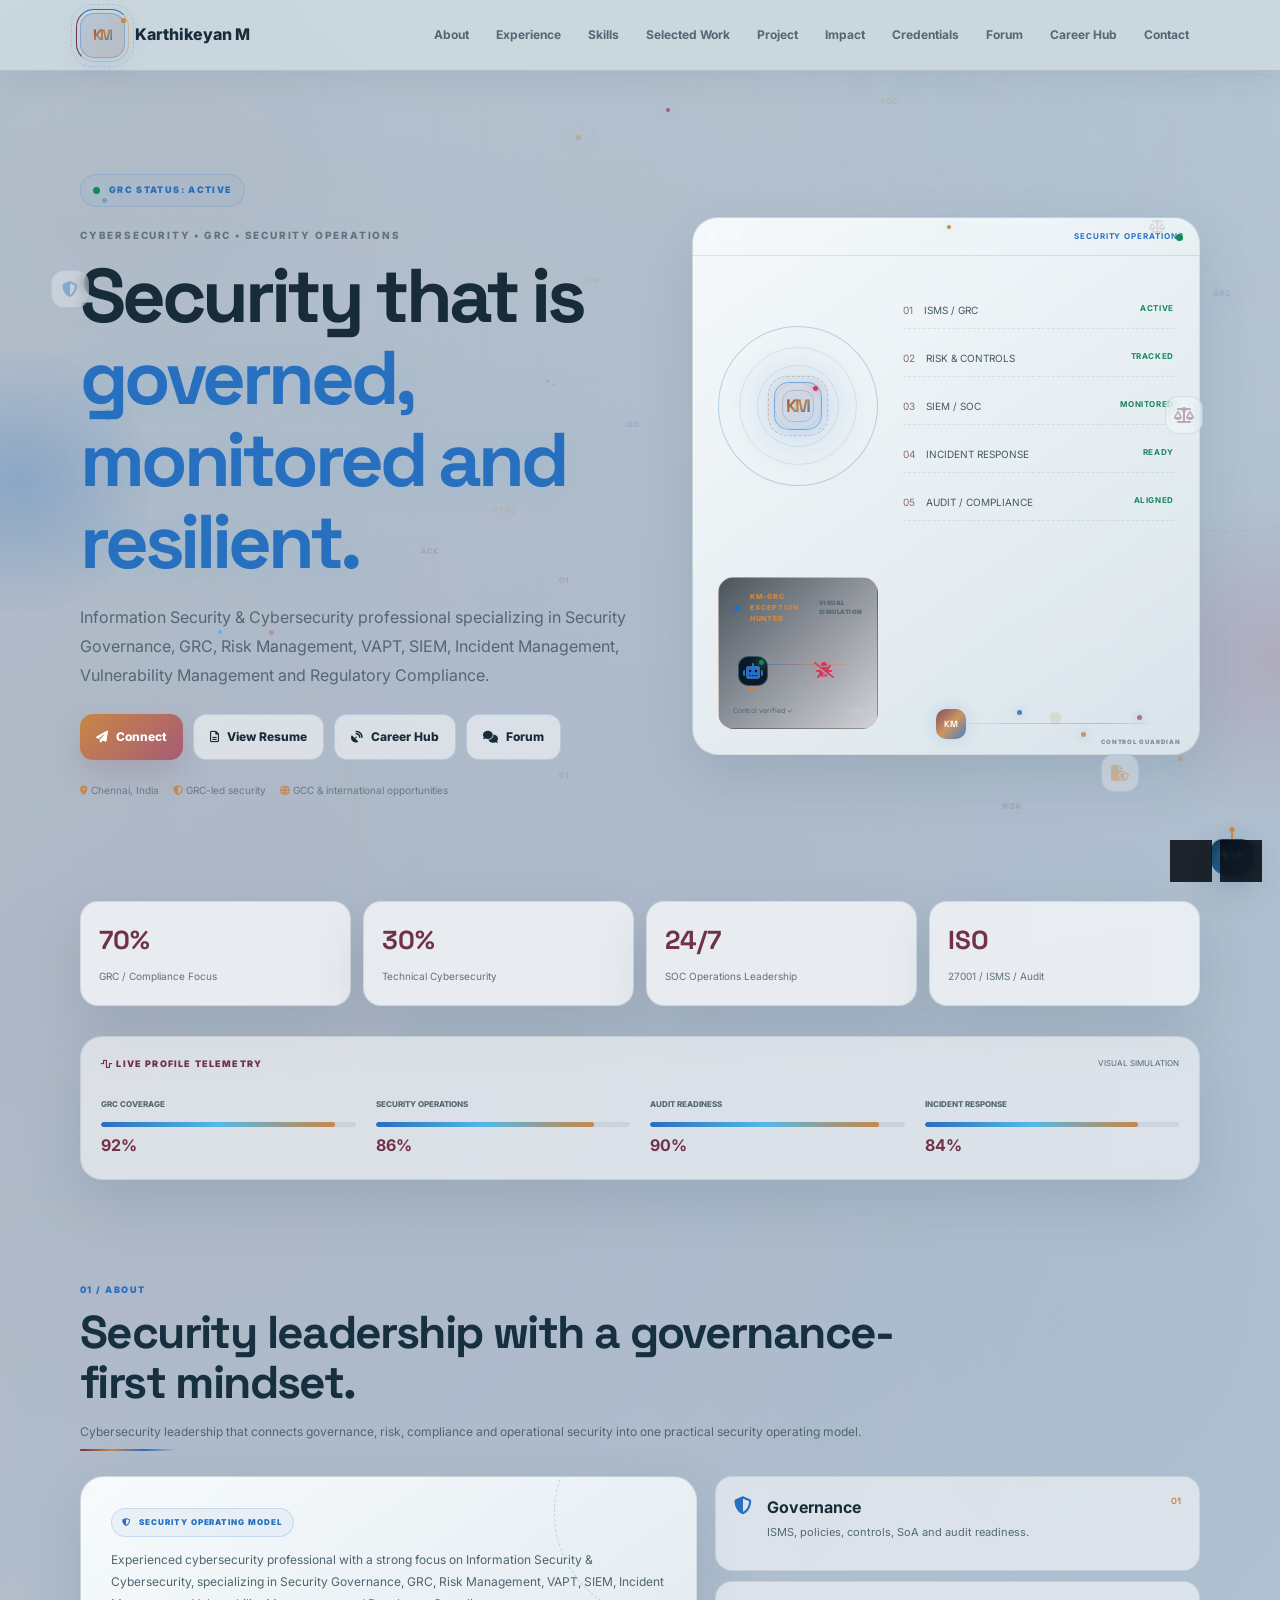
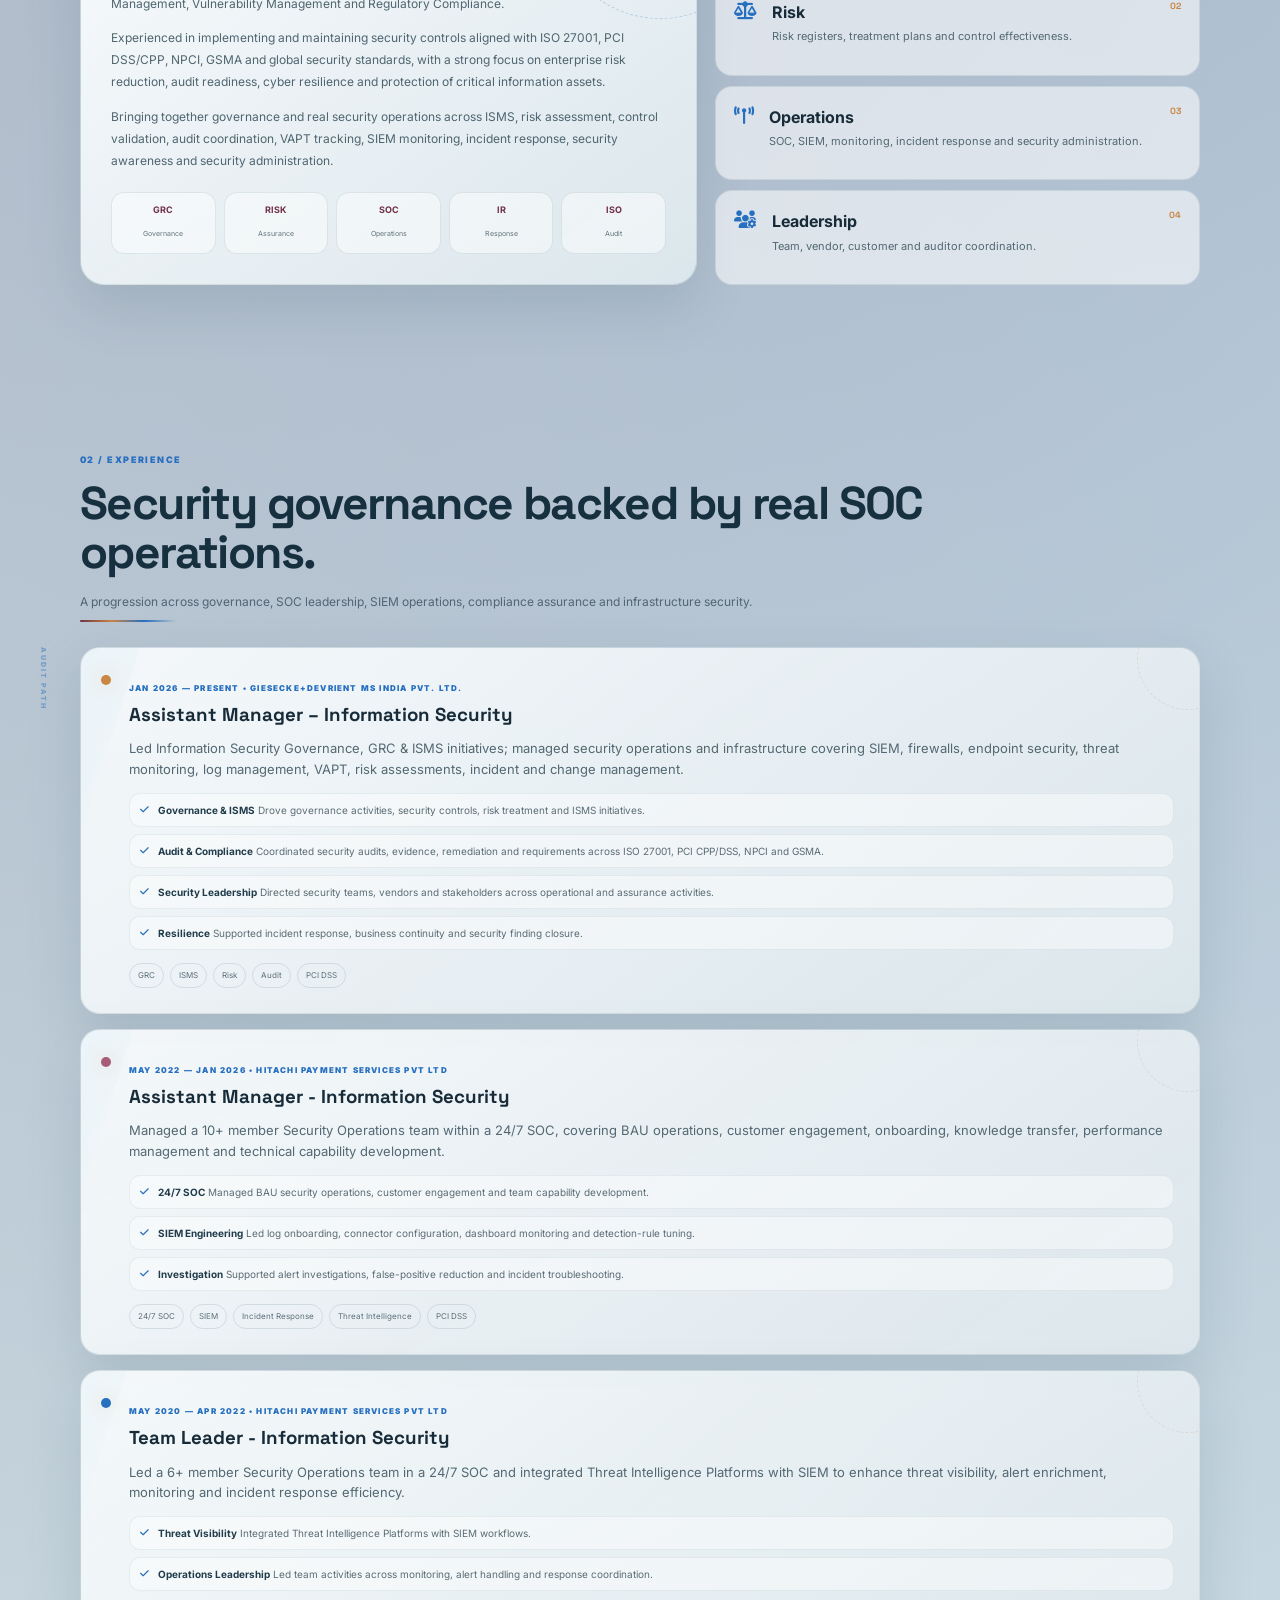
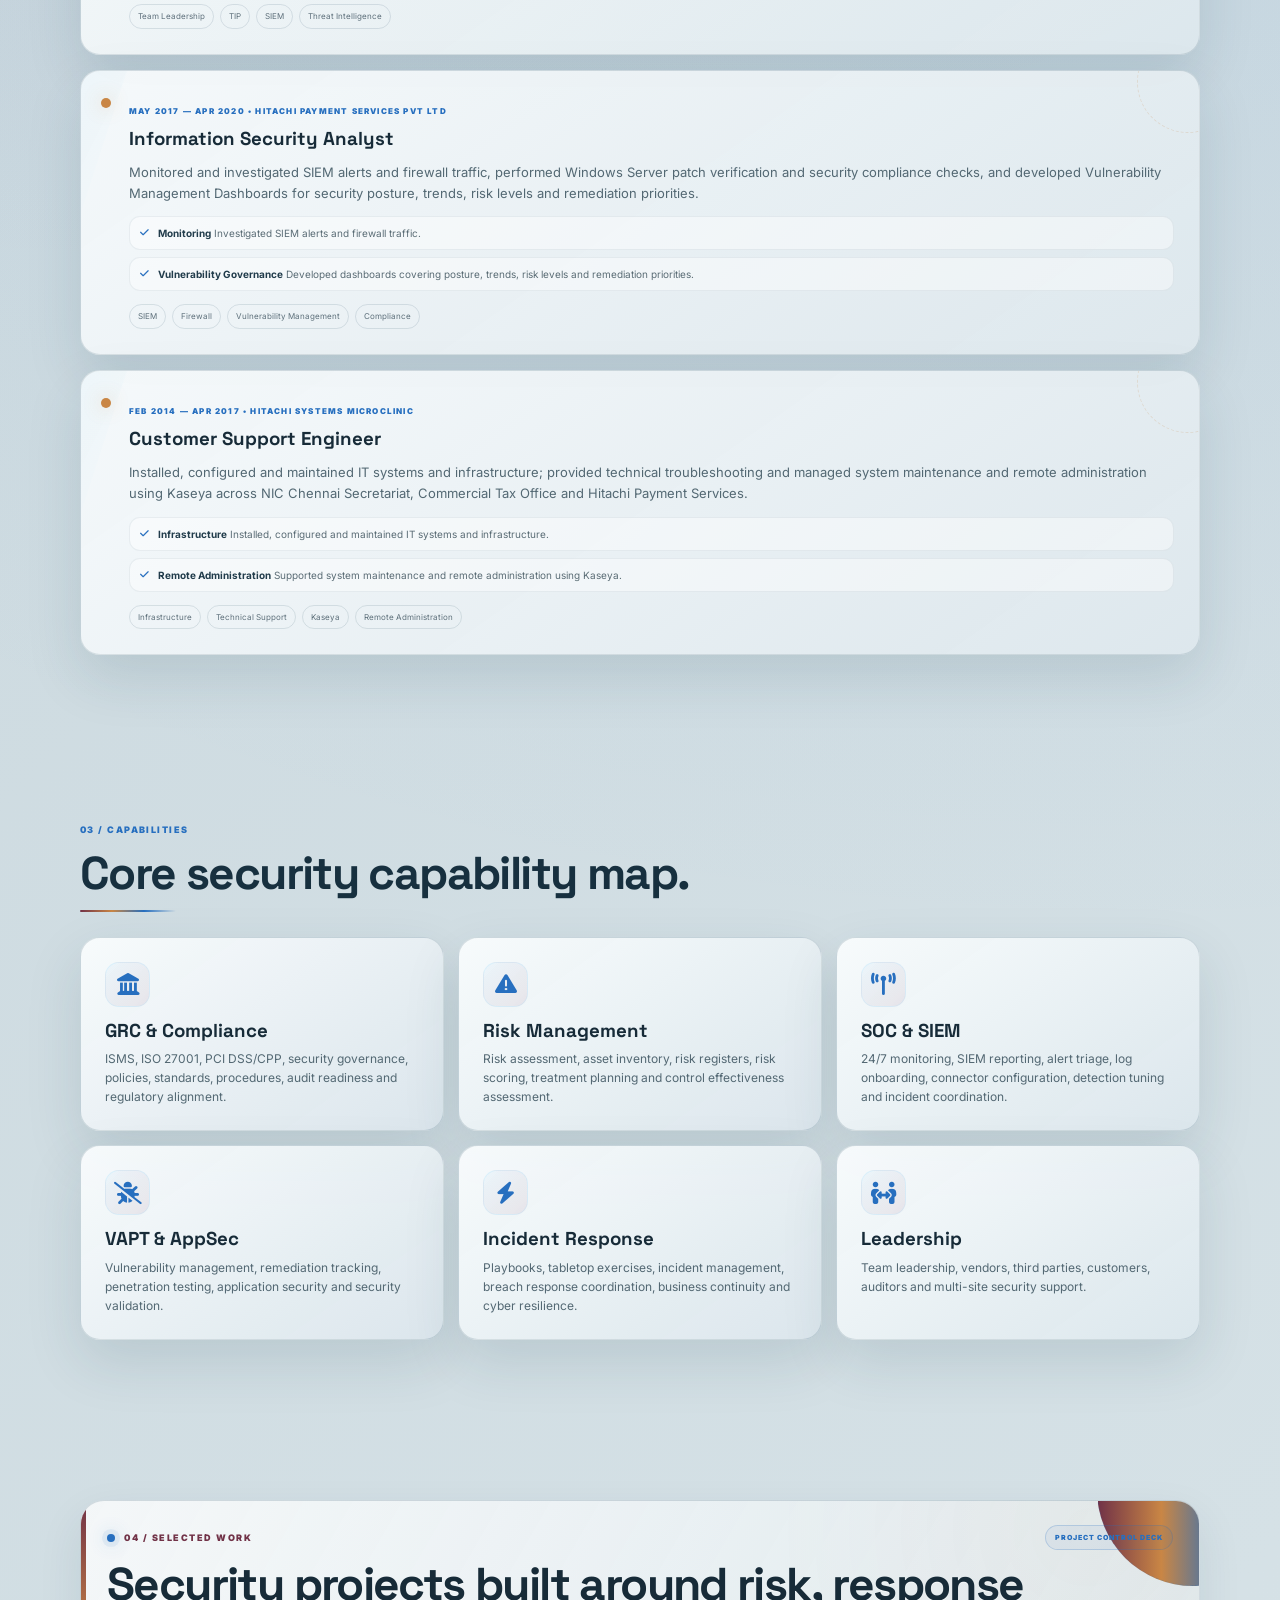
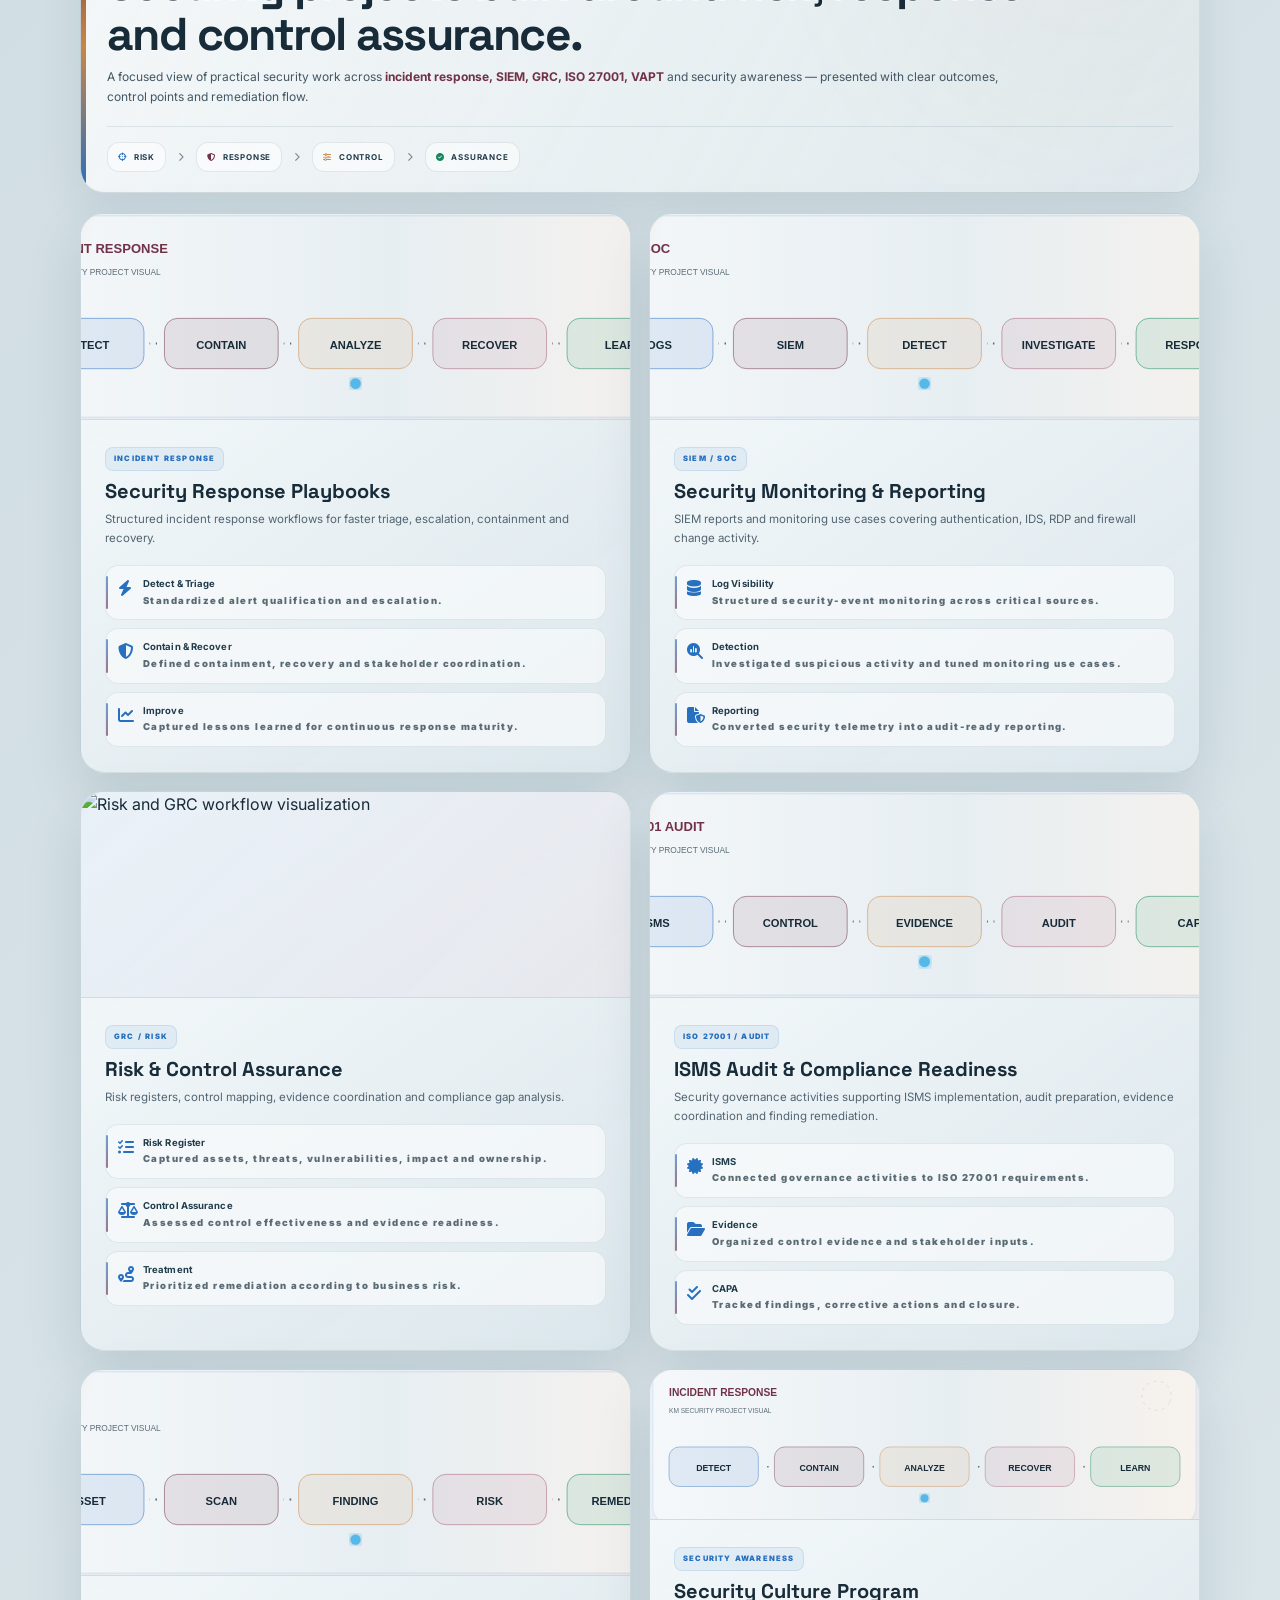
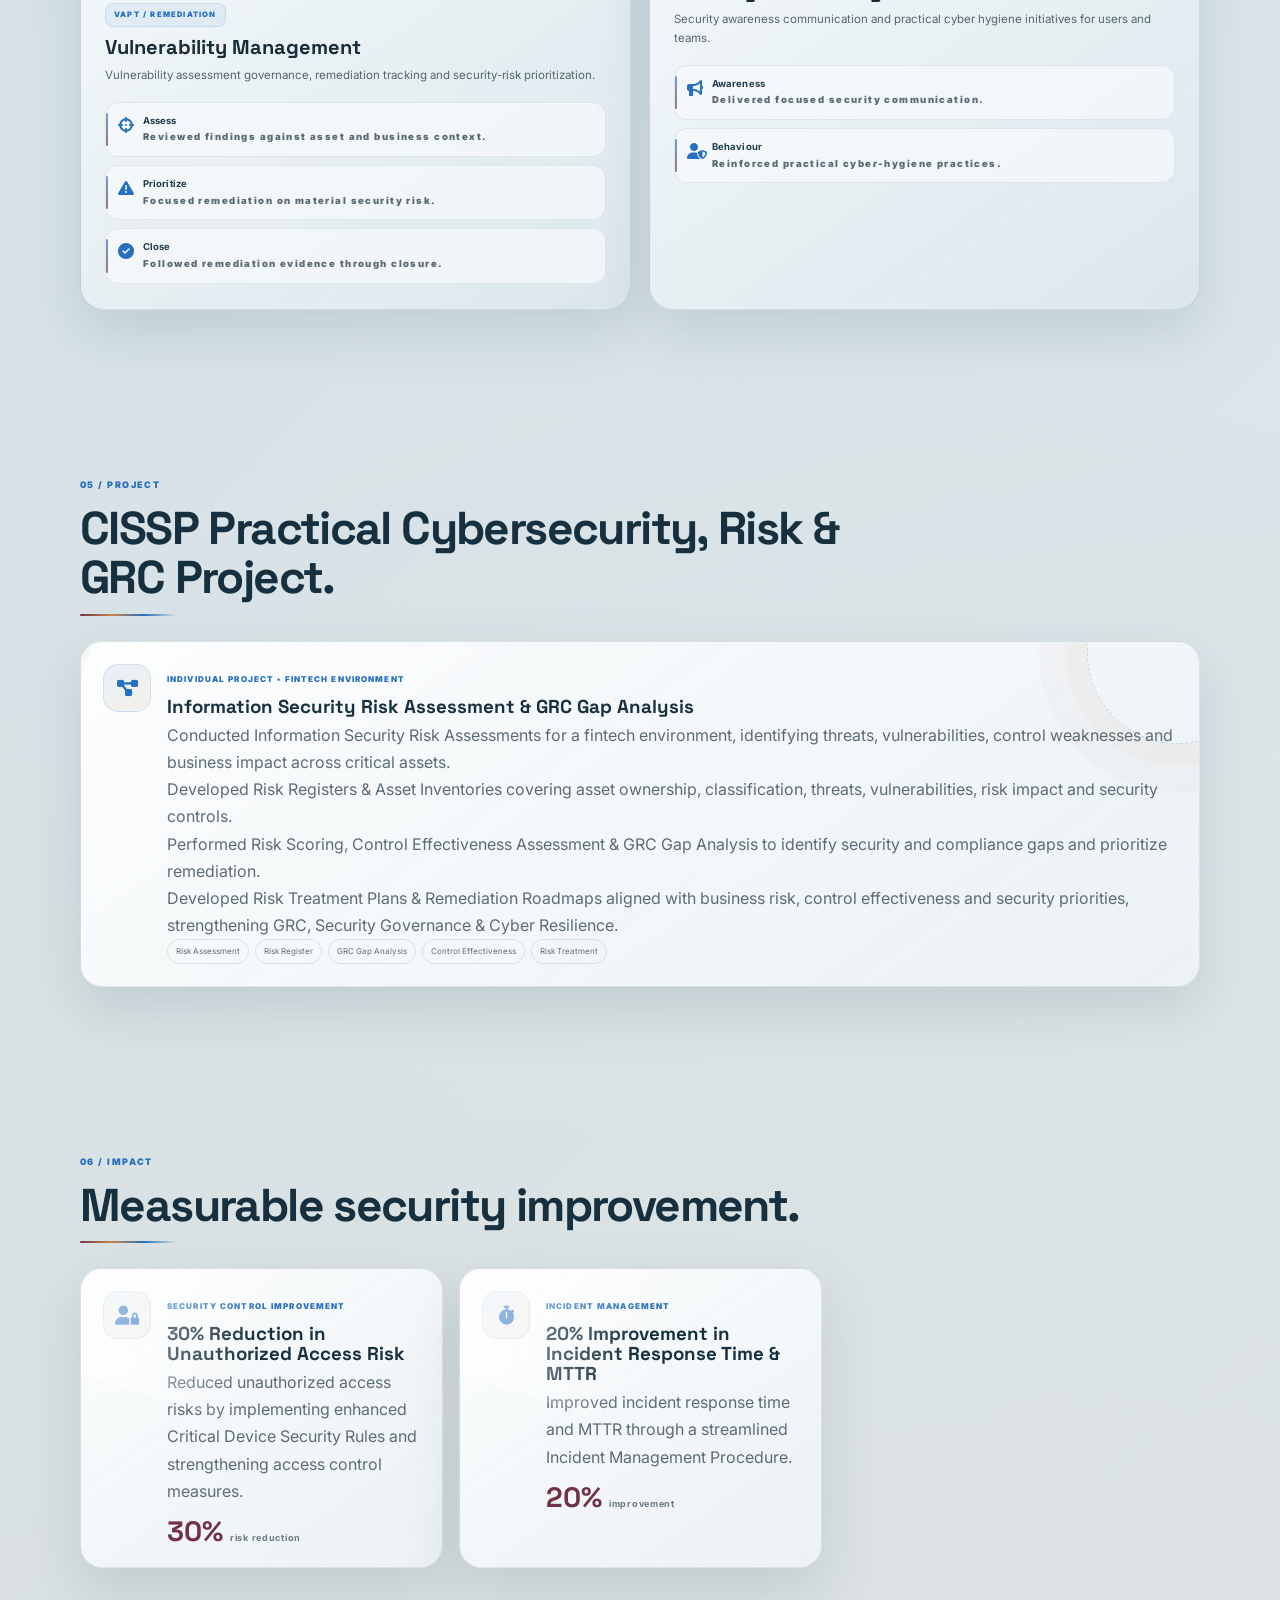
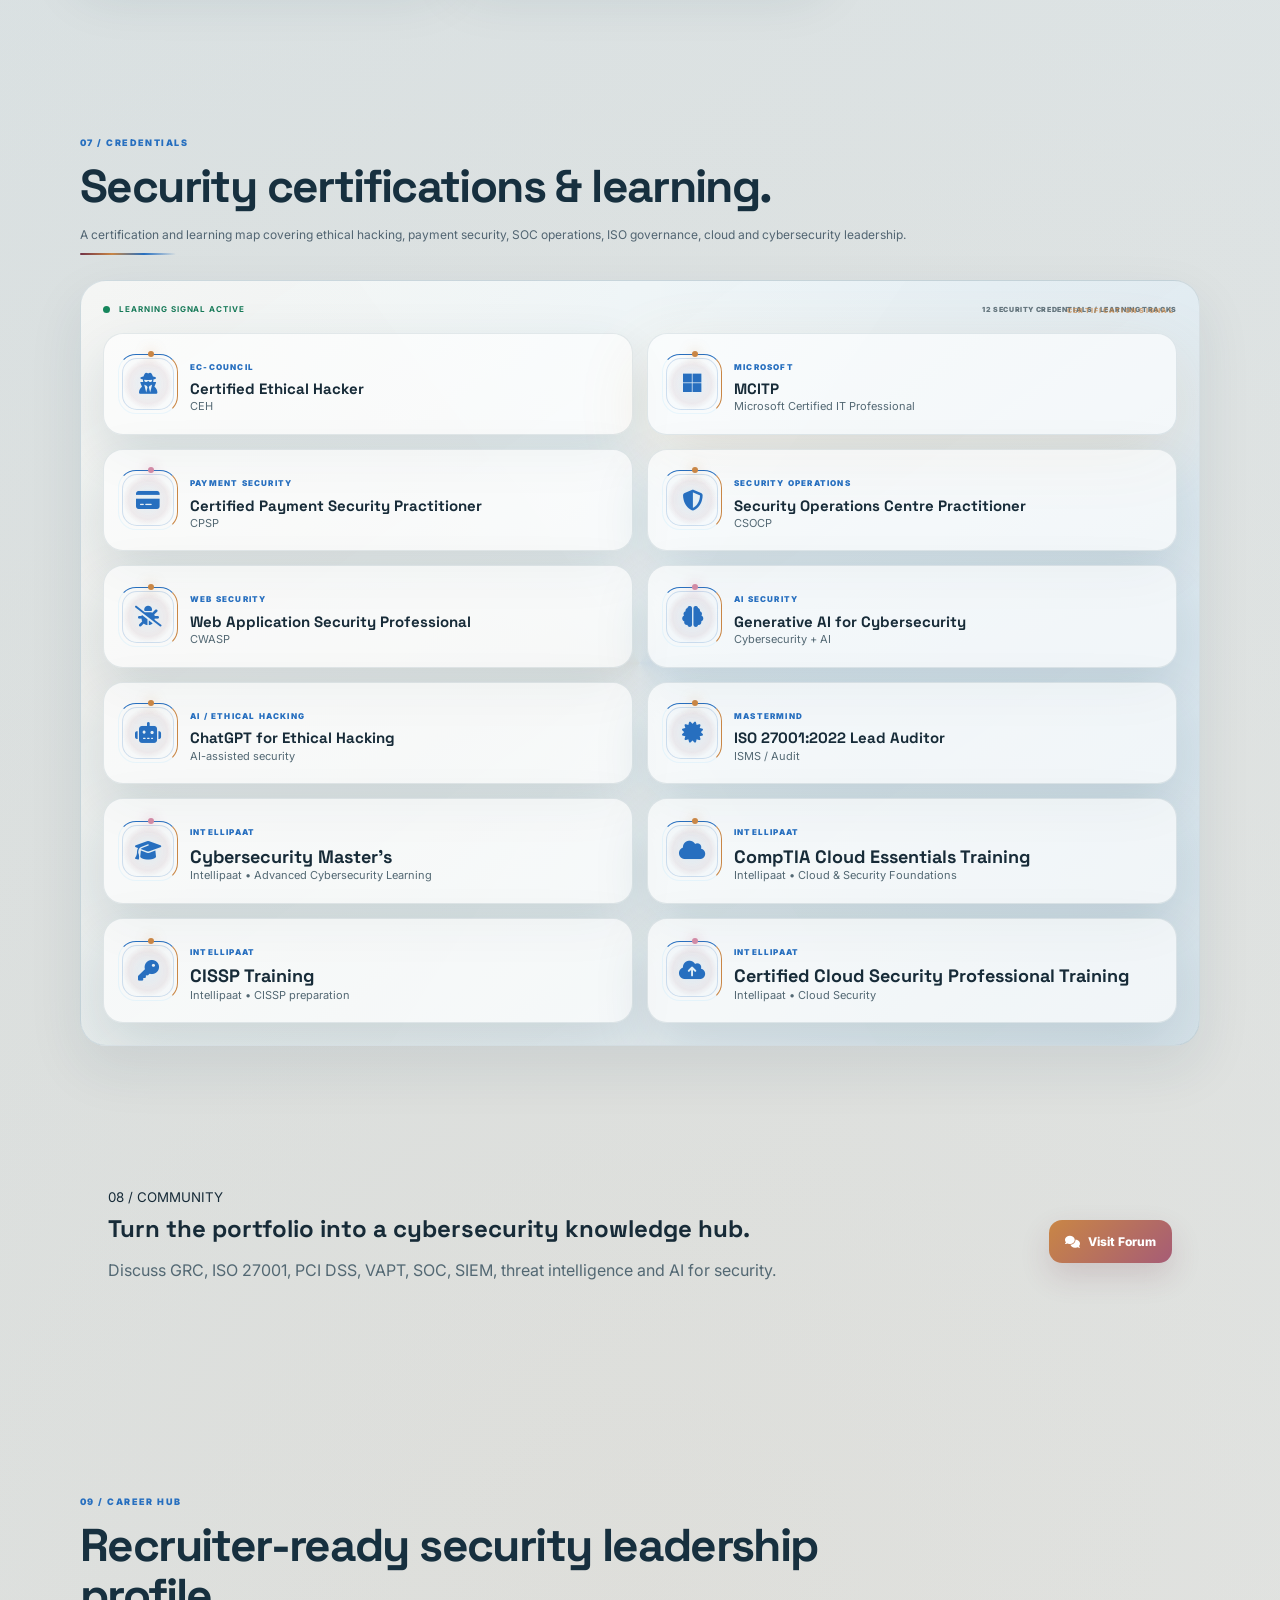
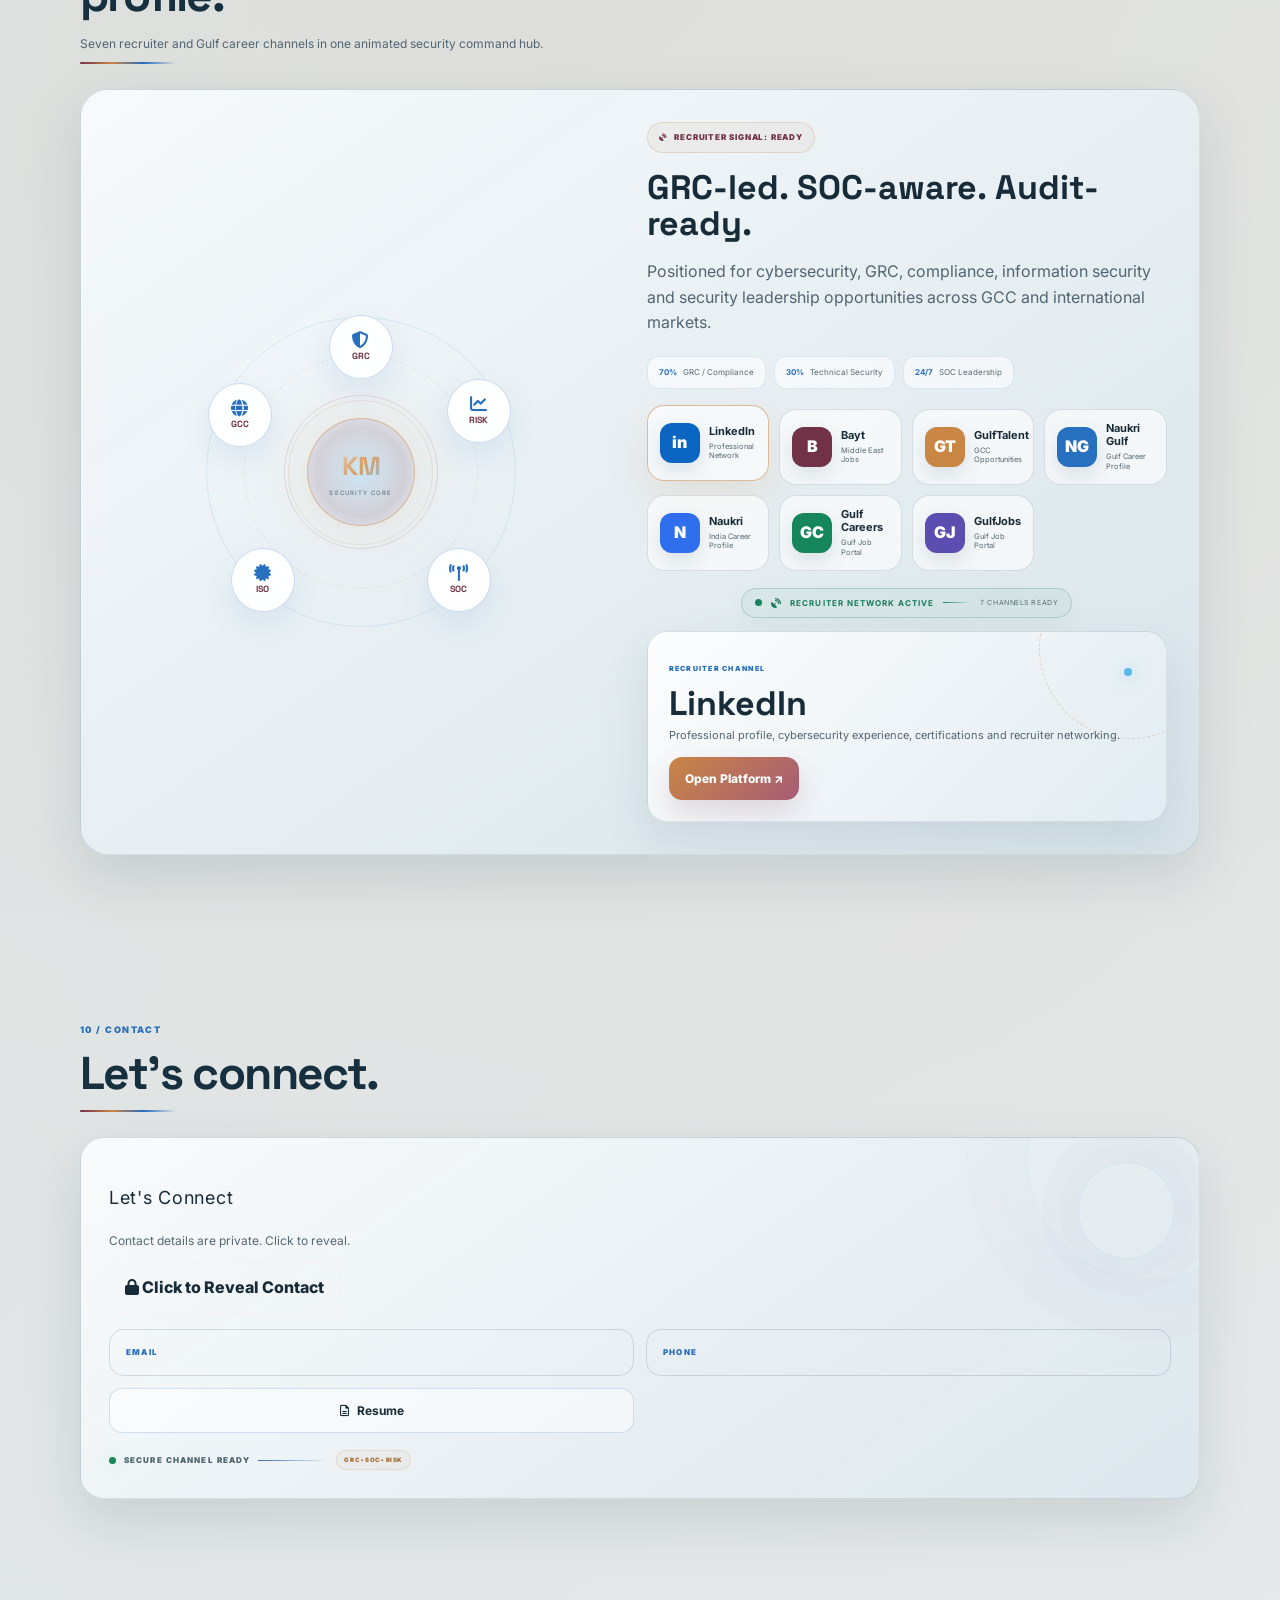
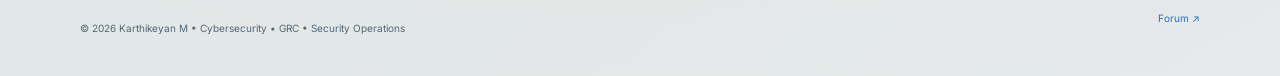
==== commit 47b977eb: "Add files via upload" ====
--- a/index.html
+++ b/index.html
@@ -3,10 +3,11 @@
 <head>
   <meta charset="utf-8">
   <meta name="viewport" content="width=device-width,initial-scale=1">
-  <meta name="description" content="Karthikeyan M — Cybersecurity, GRC, Information Security, Compliance, SOC and Risk professional portfolio.">
-  <meta name="theme-color" content="#08131D">
-  <title>Karthikeyan M | Cybersecurity • GRC • Security Operations</title>
-  <link rel="icon" href="assets/icons/favicon.png" type="image/png">
+  <meta name="description" content="Karthikeyan M — Cybersecurity, GRC, Information Security, Compliance, SOC and Risk professional portfolio. V9 light executive cybersecurity theme with animated KM identity, recruiter channels and security learning.">
+  <meta name="theme-color" content="#DCE7EC">
+  <title>Karthikeyan M | Cybersecurity • GRC • Security Operations | V9 Updated</title>
+  <link rel="icon" href="assets/icons/favicon.svg" type="image/svg+xml">
+  <link rel="alternate icon" href="assets/icons/favicon.png" type="image/png">
   <link rel="apple-touch-icon" href="assets/icons/favicon.png">
   <link rel="preconnect" href="https://fonts.googleapis.com">
   <link rel="preconnect" href="https://fonts.gstatic.com" crossorigin>
@@ -37,7 +38,9 @@
         <a href="#about">About</a>
         <a href="#experience">Experience</a>
         <a href="#skills">Skills</a>
-        <a href="#projects">Projects</a>
+        <a href="#projects">Selected Work</a>
+        <a href="#project">Project</a>
+        <a href="#impact">Impact</a>
         <a href="#credentials">Credentials</a>
         <a href="forum.html">Forum</a><a href="#career">Career Hub</a>
         <a href="#contact">Contact</a>
@@ -51,7 +54,7 @@
         <div class="eyebrow"><span class="pulse-dot"></span> <span data-security-status>SOC STATUS: ONLINE</span></div>
         <p class="hero-kicker">CYBERSECURITY • GRC • SECURITY OPERATIONS</p>
         <h1>Security that is <span>governed, monitored and resilient.</span></h1>
-        <p class="hero-lead">Cybersecurity professional focused on GRC, compliance, risk management, security operations, incident response and practical control implementation.</p>
+        <p class="hero-lead">Information Security & Cybersecurity professional specializing in Security Governance, GRC, Risk Management, VAPT, SIEM, Incident Management, Vulnerability Management and Regulatory Compliance.</p>
         <div class="hero-actions">
           <a class="primary" href="#contact"><i class="fa-solid fa-paper-plane"></i> Connect</a>
           <a class="secondary" href="resume.pdf" target="_blank" rel="noopener"><i class="fa-regular fa-file-lines"></i> View Resume</a>
@@ -67,7 +70,7 @@
       <div class="hero-console security-node">
         <div class="console-top"><span></span><span></span><span></span><b>SECURITY OPERATIONS</b></div>
         <div class="console-body">
-          <div class="radar"><div class="radar-sweep"></div><div class="radar-ring r1"></div><div class="radar-ring r2"></div><div class="radar-ring r3"></div><i class="fa-solid fa-crosshairs radar-center"></i></div>
+          <div class="radar"><div class="radar-sweep"></div><div class="radar-ring r1"></div><div class="radar-ring r2"></div><div class="radar-ring r3"></div><span class="km-radar-emblem" aria-label="KM security emblem"><b>KM</b><i></i></span></div>
           <div class="console-lines">
             <p><span>01</span> ISMS / GRC <b>ACTIVE</b></p>
             <p><span>02</span> RISK & CONTROLS <b>TRACKED</b></p>
@@ -84,6 +87,12 @@
             </div>
             <div class="fun-caption"><span class="fun-message">Exception detected…</span><span class="fun-meter"><i></i></span></div>
           </div>
+          <div class="km-control-flight" aria-hidden="true">
+            <span class="flight-km">KM</span>
+            <span class="flight-trail"></span>
+            <span class="flight-dot d1"></span><span class="flight-dot d2"></span><span class="flight-dot d3"></span>
+            <span class="flight-caption">CONTROL GUARDIAN</span>
+          </div>
         </div>
       </div>
     </section>
@@ -95,63 +104,181 @@
       <article><strong>ISO</strong><span>27001 / ISMS / Audit</span></article>
     </section>
 
-    <section class="container telemetry"><div class="telemetry-head"><span><i class="fa-solid fa-wave-square"></i> LIVE PROFILE TELEMETRY</span><small>VISUAL SIMULATION</small></div><div class="telemetry-grid"><div><span>GRC COVERAGE</span><div class="bar"><i style="--value:92%"></i></div><b data-counter="92">0%</b></div><div><span>SECURITY OPERATIONS</span><div class="bar"><i style="--value:86%"></i></div><b data-counter="86">0%</b></div><div><span>AUDIT READINESS</span><div class="bar"><i style="--value:90%"></i></div><b data-counter="90">0%</b></div><div><span>INCIDENT RESPONSE</span><div class="bar"><i style="--value:84%"></i></div><b data-counter="84">0%</b></div></div></section><section id="about" class="section container">
-      <div class="section-heading"><small>01 / ABOUT</small><h2>Security leadership with a governance-first mindset.</h2></div>
-      <div class="two-col">
-        <div class="glass">
-          <p>Experienced cybersecurity professional with a strong focus on Information Security Governance, Risk & Compliance, security operations, incident response and regulatory readiness.</p>
-          <p>Hands-on exposure across ISMS implementation, risk assessments, control validation, audit coordination, VAPT tracking, SIEM monitoring, security awareness and security administration.</p>
-        </div>
-        <div class="signal-list">
-          <div><i class="fa-solid fa-shield-halved"></i><span><b>Governance</b><small>ISMS, policies, controls, SoA, audit readiness</small></span></div>
-          <div><i class="fa-solid fa-scale-balanced"></i><span><b>Risk</b><small>Risk registers, treatment plans, control effectiveness</small></span></div>
-          <div><i class="fa-solid fa-tower-broadcast"></i><span><b>Operations</b><small>SOC, SIEM, incident response and monitoring</small></span></div>
-          <div><i class="fa-solid fa-users-gear"></i><span><b>Leadership</b><small>Team, vendor, customer and auditor coordination</small></span></div>
-        </div>
-      </div>
-    </section>
-
-    <section id="experience" class="section container">
-      <div class="section-heading"><small>02 / EXPERIENCE</small><h2>From controls to continuous security operations.</h2></div>
-      <div class="timeline">
-        <article><span class="timeline-dot"></span><small>SECURITY LEADERSHIP</small><h3>Cybersecurity / Information Security</h3><p>Leading security governance, SOC operations, incident response, security administration and compliance activities in a high-security environment.</p><div class="tags"><span>GRC</span><span>ISMS</span><span>SOC</span><span>Risk</span></div></article>
-        <article><span class="timeline-dot"></span><small>AUDIT & COMPLIANCE</small><h3>Control Assurance & Regulatory Readiness</h3><p>Supporting internal/external audits, evidence coordination, control validation, VAPT remediation and compliance requirements including ISO 27001 and PCI DSS.</p><div class="tags"><span>ISO 27001</span><span>PCI DSS</span><span>Audit</span><span>VAPT</span></div></article>
-        <article><span class="timeline-dot"></span><small>SECURITY OPERATIONS</small><h3>SIEM, Incident Response & Threat Management</h3><p>Working with SIEM monitoring, alert analysis, incident playbooks, log onboarding, tuning and security reporting to strengthen detection and response.</p><div class="tags"><span>Splunk</span><span>SIEM</span><span>IR</span><span>Threat Management</span></div></article>
+    <section class="container telemetry"><div class="telemetry-head"><span><i class="fa-solid fa-wave-square"></i> LIVE PROFILE TELEMETRY</span><small>VISUAL SIMULATION</small></div><div class="telemetry-grid"><div><span>GRC COVERAGE</span><div class="bar"><i style="--value:92%"></i></div><b data-counter="92">0%</b></div><div><span>SECURITY OPERATIONS</span><div class="bar"><i style="--value:86%"></i></div><b data-counter="86">0%</b></div><div><span>AUDIT READINESS</span><div class="bar"><i style="--value:90%"></i></div><b data-counter="90">0%</b></div><div><span>INCIDENT RESPONSE</span><div class="bar"><i style="--value:84%"></i></div><b data-counter="84">0%</b></div></div></section><section id="about" class="section container v9-about">
+      <div class="section-heading v9-section-heading"><small>01 / ABOUT</small><h2>Security leadership with a governance-first mindset.</h2><p class="v9-section-intro">Cybersecurity leadership that connects governance, risk, compliance and operational security into one practical security operating model.</p></div>
+      <div class="about-command-v9">
+        <div class="glass about-main-v9">
+          <div class="about-scanline" aria-hidden="true"></div>
+          <span class="about-status"><i class="fa-solid fa-shield-halved"></i> SECURITY OPERATING MODEL</span>
+          <p>Experienced cybersecurity professional with a strong focus on Information Security & Cybersecurity, specializing in Security Governance, GRC, Risk Management, VAPT, SIEM, Incident Management, Vulnerability Management and Regulatory Compliance.</p>
+          <p>Experienced in implementing and maintaining security controls aligned with ISO 27001, PCI DSS/CPP, NPCI, GSMA and global security standards, with a strong focus on enterprise risk reduction, audit readiness, cyber resilience and protection of critical information assets.</p>
+          <p>Bringing together governance and real security operations across ISMS, risk assessment, control validation, audit coordination, VAPT tracking, SIEM monitoring, incident response, security awareness and security administration.</p>
+          <div class="about-pulse-row"><span><b>GRC</b><small>Governance</small></span><span><b>RISK</b><small>Assurance</small></span><span><b>SOC</b><small>Operations</small></span><span><b>IR</b><small>Response</small></span><span><b>ISO</b><small>Audit</small></span></div>
+        </div>
+        <div class="signal-list about-signal-v9">
+          <div><i class="fa-solid fa-shield-halved"></i><span><b>Governance</b><small>ISMS, policies, controls, SoA and audit readiness.</small></span><em>01</em></div>
+          <div><i class="fa-solid fa-scale-balanced"></i><span><b>Risk</b><small>Risk registers, treatment plans and control effectiveness.</small></span><em>02</em></div>
+          <div><i class="fa-solid fa-tower-broadcast"></i><span><b>Operations</b><small>SOC, SIEM, monitoring, incident response and security administration.</small></span><em>03</em></div>
+          <div><i class="fa-solid fa-users-gear"></i><span><b>Leadership</b><small>Team, vendor, customer and auditor coordination.</small></span><em>04</em></div>
+        </div>
+      </div>
+    </section>
+
+    <section id="experience" class="section container v9-experience">
+      <div class="section-heading v9-section-heading"><small>02 / EXPERIENCE</small><h2>Security governance backed by real SOC operations.</h2><p class="v9-section-intro">A progression across governance, SOC leadership, SIEM operations, compliance assurance and infrastructure security.</p></div>
+      <div class="timeline resume-timeline v9-timeline">
+        <article><span class="timeline-dot"></span><small>JAN 2026 — PRESENT • GIESECKE+DEVRIENT MS INDIA PVT. LTD.</small><h3>Assistant Manager – Information Security</h3><p>Led Information Security Governance, GRC & ISMS initiatives; managed security operations and infrastructure covering SIEM, firewalls, endpoint security, threat monitoring, log management, VAPT, risk assessments, incident and change management.</p><ul class="experience-points"><li><i class="fa-solid fa-check"></i><span><b>Governance & ISMS</b> Drove governance activities, security controls, risk treatment and ISMS initiatives.</span></li><li><i class="fa-solid fa-check"></i><span><b>Audit & Compliance</b> Coordinated security audits, evidence, remediation and requirements across ISO 27001, PCI CPP/DSS, NPCI and GSMA.</span></li><li><i class="fa-solid fa-check"></i><span><b>Security Leadership</b> Directed security teams, vendors and stakeholders across operational and assurance activities.</span></li><li><i class="fa-solid fa-check"></i><span><b>Resilience</b> Supported incident response, business continuity and security finding closure.</span></li></ul><div class="tags"><span>GRC</span><span>ISMS</span><span>Risk</span><span>Audit</span><span>PCI DSS</span></div></article>
+        <article><span class="timeline-dot"></span><small>MAY 2022 — JAN 2026 • HITACHI PAYMENT SERVICES PVT LTD</small><h3>Assistant Manager - Information Security</h3><p>Managed a 10+ member Security Operations team within a 24/7 SOC, covering BAU operations, customer engagement, onboarding, knowledge transfer, performance management and technical capability development.</p><ul class="experience-points"><li><i class="fa-solid fa-check"></i><span><b>24/7 SOC</b> Managed BAU security operations, customer engagement and team capability development.</span></li><li><i class="fa-solid fa-check"></i><span><b>SIEM Engineering</b> Led log onboarding, connector configuration, dashboard monitoring and detection-rule tuning.</span></li><li><i class="fa-solid fa-check"></i><span><b>Investigation</b> Supported alert investigations, false-positive reduction and incident troubleshooting.</span></li></ul><div class="tags"><span>24/7 SOC</span><span>SIEM</span><span>Incident Response</span><span>Threat Intelligence</span><span>PCI DSS</span></div></article>
+        <article><span class="timeline-dot"></span><small>MAY 2020 — APR 2022 • HITACHI PAYMENT SERVICES PVT LTD</small><h3>Team Leader - Information Security</h3><p>Led a 6+ member Security Operations team in a 24/7 SOC and integrated Threat Intelligence Platforms with SIEM to enhance threat visibility, alert enrichment, monitoring and incident response efficiency.</p><ul class="experience-points"><li><i class="fa-solid fa-check"></i><span><b>Threat Visibility</b> Integrated Threat Intelligence Platforms with SIEM workflows.</span></li><li><i class="fa-solid fa-check"></i><span><b>Operations Leadership</b> Led team activities across monitoring, alert handling and response coordination.</span></li></ul><div class="tags"><span>Team Leadership</span><span>TIP</span><span>SIEM</span><span>Threat Intelligence</span></div></article>
+        <article><span class="timeline-dot"></span><small>MAY 2017 — APR 2020 • HITACHI PAYMENT SERVICES PVT LTD</small><h3>Information Security Analyst</h3><p>Monitored and investigated SIEM alerts and firewall traffic, performed Windows Server patch verification and security compliance checks, and developed Vulnerability Management Dashboards for security posture, trends, risk levels and remediation priorities.</p><ul class="experience-points"><li><i class="fa-solid fa-check"></i><span><b>Monitoring</b> Investigated SIEM alerts and firewall traffic.</span></li><li><i class="fa-solid fa-check"></i><span><b>Vulnerability Governance</b> Developed dashboards covering posture, trends, risk levels and remediation priorities.</span></li></ul><div class="tags"><span>SIEM</span><span>Firewall</span><span>Vulnerability Management</span><span>Compliance</span></div></article>
+        <article><span class="timeline-dot"></span><small>FEB 2014 — APR 2017 • HITACHI SYSTEMS MICROCLINIC</small><h3>Customer Support Engineer</h3><p>Installed, configured and maintained IT systems and infrastructure; provided technical troubleshooting and managed system maintenance and remote administration using Kaseya across NIC Chennai Secretariat, Commercial Tax Office and Hitachi Payment Services.</p><ul class="experience-points"><li><i class="fa-solid fa-check"></i><span><b>Infrastructure</b> Installed, configured and maintained IT systems and infrastructure.</span></li><li><i class="fa-solid fa-check"></i><span><b>Remote Administration</b> Supported system maintenance and remote administration using Kaseya.</span></li></ul><div class="tags"><span>Infrastructure</span><span>Technical Support</span><span>Kaseya</span><span>Remote Administration</span></div></article>
       </div>
     </section>
 
     <section id="skills" class="section container">
       <div class="section-heading"><small>03 / CAPABILITIES</small><h2>Core security capability map.</h2></div>
       <div class="skill-grid">
-        <article class="skill-card capability-card"><i class="fa-solid fa-landmark"></i><h3>GRC & Compliance</h3><p>ISMS, ISO 27001, PCI DSS, governance, control assessment, audit readiness and regulatory alignment.</p></article>
-        <article class="skill-card capability-card"><i class="fa-solid fa-triangle-exclamation"></i><h3>Risk Management</h3><p>Risk assessment, asset inventory, risk registers, treatment planning and control effectiveness.</p></article>
-        <article class="skill-card capability-card"><i class="fa-solid fa-tower-broadcast"></i><h3>SOC & SIEM</h3><p>24/7 monitoring, SIEM reporting, alert triage, log onboarding, tuning and incident coordination.</p></article>
-        <article class="skill-card capability-card"><i class="fa-solid fa-bug-slash"></i><h3>VAPT & AppSec</h3><p>Vulnerability management, remediation tracking, application security and security validation.</p></article>
-        <article class="skill-card capability-card"><i class="fa-solid fa-bolt"></i><h3>Incident Response</h3><p>Playbooks, tabletop exercises, breach response coordination and cyber resilience.</p></article>
+        <article class="skill-card capability-card"><i class="fa-solid fa-landmark"></i><h3>GRC & Compliance</h3><p>ISMS, ISO 27001, PCI DSS/CPP, security governance, policies, standards, procedures, audit readiness and regulatory alignment.</p></article>
+        <article class="skill-card capability-card"><i class="fa-solid fa-triangle-exclamation"></i><h3>Risk Management</h3><p>Risk assessment, asset inventory, risk registers, risk scoring, treatment planning and control effectiveness assessment.</p></article>
+        <article class="skill-card capability-card"><i class="fa-solid fa-tower-broadcast"></i><h3>SOC & SIEM</h3><p>24/7 monitoring, SIEM reporting, alert triage, log onboarding, connector configuration, detection tuning and incident coordination.</p></article>
+        <article class="skill-card capability-card"><i class="fa-solid fa-bug-slash"></i><h3>VAPT & AppSec</h3><p>Vulnerability management, remediation tracking, penetration testing, application security and security validation.</p></article>
+        <article class="skill-card capability-card"><i class="fa-solid fa-bolt"></i><h3>Incident Response</h3><p>Playbooks, tabletop exercises, incident management, breach response coordination, business continuity and cyber resilience.</p></article>
         <article class="skill-card capability-card"><i class="fa-solid fa-people-arrows"></i><h3>Leadership</h3><p>Team leadership, vendors, third parties, customers, auditors and multi-site security support.</p></article>
       </div>
     </section>
 
     <section id="projects" class="section container">
-      <div class="section-heading"><small>04 / SELECTED WORK</small><h2>Practical security programs.</h2></div>
-      <div class="project-grid">
-        <article class="project-card work-card"><div class="project-icon"><i class="fa-solid fa-route"></i></div><div><span>INCIDENT RESPONSE</span><h3>Security Response Playbooks</h3><p>Structured incident response workflows for faster triage, escalation, containment and recovery.</p></div></article>
-        <article class="project-card work-card"><div class="project-icon"><i class="fa-solid fa-chart-line"></i></div><div><span>SIEM</span><h3>Security Monitoring & Reporting</h3><p>SIEM reports and monitoring use cases covering authentication, IDS, RDP and firewall change activity.</p></div></article>
-        <article class="project-card work-card"><div class="project-icon"><i class="fa-solid fa-clipboard-check"></i></div><div><span>GRC</span><h3>Risk & Control Assurance</h3><p>Risk registers, control mapping, evidence coordination and compliance gap analysis.</p></div></article>
-        <article class="project-card work-card"><div class="project-icon"><i class="fa-solid fa-users-viewfinder"></i></div><div><span>SECURITY AWARENESS</span><h3>Security Culture Program</h3><p>Security awareness communication and practical cyber hygiene initiatives for users and teams.</p></div></article>
-      </div>
-    </section>
-
-    <section id="credentials" class="section container">
-      <div class="section-heading"><small>05 / CREDENTIALS</small><h2>Security certifications & learning.</h2></div>
-      <div class="cert-grid">
-        <article class="cert-card credential-card"><div class="cert-icon"><i class="fa-solid fa-user-secret"></i><span class="cert-orbit"></span></div><div><span>EC-COUNCIL</span><h3>Certified Ethical Hacker</h3><p>CEH</p></div></article>
-        <article class="cert-card credential-card"><div class="cert-icon"><i class="fa-solid fa-credit-card"></i><span class="cert-orbit"></span></div><div><span>PAYMENT SECURITY</span><h3>Certified Payment Security Practitioner</h3><p>CPSP</p></div></article>
-        <article class="cert-card credential-card"><div class="cert-icon"><i class="fa-solid fa-shield-halved"></i><span class="cert-orbit"></span></div><div><span>SECURITY OPERATIONS</span><h3>Security Operations Centre Practitioner</h3><p>CSOCP</p></div></article>
-        <article class="cert-card credential-card"><div class="cert-icon"><i class="fa-solid fa-bug-slash"></i><span class="cert-orbit"></span></div><div><span>WEB SECURITY</span><h3>Web Application Security Professional</h3><p>CWASP</p></div></article>
-        <article class="cert-card credential-card"><div class="cert-icon"><i class="fa-solid fa-brain"></i><span class="cert-orbit"></span></div><div><span>AI SECURITY</span><h3>Generative AI for Cybersecurity</h3><p>Cybersecurity + AI</p></div></article>
-        <article class="cert-card credential-card"><div class="cert-icon"><i class="fa-solid fa-robot"></i><span class="cert-orbit"></span></div><div><span>AI / ETHICAL HACKING</span><h3>ChatGPT for Ethical Hacking</h3><p>AI-assisted security</p></div></article>
-        <article class="cert-card credential-card"><div class="cert-icon"><i class="fa-solid fa-certificate"></i><span class="cert-orbit"></span></div><div><span>MASTERMIND</span><h3>ISO 27001:2022 Lead Auditor</h3><p>ISMS / Audit</p></div></article>
+      <div class="section-heading project-section-heading">
+        <div class="section-kicker project-kicker"><span class="kicker-dot"></span> 04 / SELECTED WORK <span class="kicker-status">PROJECT CONTROL DECK</span></div>
+        <h2>Security projects built around risk, response and control assurance.</h2>
+        <p class="section-lead">A focused view of practical security work across <b>incident response, SIEM, GRC, ISO 27001, VAPT</b> and security awareness — presented with clear outcomes, control points and remediation flow.</p>
+        <div class="project-focus-rail" aria-hidden="true">
+          <span><i class="fa-solid fa-crosshairs"></i><b>RISK</b></span>
+          <i class="rail-arrow fa-solid fa-chevron-right"></i>
+          <span><i class="fa-solid fa-shield-halved"></i><b>RESPONSE</b></span>
+          <i class="rail-arrow fa-solid fa-chevron-right"></i>
+          <span><i class="fa-solid fa-sliders"></i><b>CONTROL</b></span>
+          <i class="rail-arrow fa-solid fa-chevron-right"></i>
+          <span><i class="fa-solid fa-circle-check"></i><b>ASSURANCE</b></span>
+        </div>
+      </div>
+      <div class="project-grid project-grid-rich">
+        <article class="project-card work-card project-rich-card">
+          <div class="project-visual"><img src="assets/images/project-incident-response.svg" alt="Incident response workflow visualization" loading="lazy"><span class="project-scan"></span></div>
+          <div class="project-copy">
+            <span>INCIDENT RESPONSE</span><h3>Security Response Playbooks</h3>
+            <p>Structured incident response workflows for faster triage, escalation, containment and recovery.</p>
+            <ul class="project-points">
+              <li><i class="fa-solid fa-bolt"></i><span><b>Detect & Triage</b> Standardized alert qualification and escalation.</span></li>
+              <li><i class="fa-solid fa-shield-halved"></i><span><b>Contain & Recover</b> Defined containment, recovery and stakeholder coordination.</span></li>
+              <li><i class="fa-solid fa-chart-line"></i><span><b>Improve</b> Captured lessons learned for continuous response maturity.</span></li>
+            </ul>
+          </div>
+        </article>
+        <article class="project-card work-card project-rich-card">
+          <div class="project-visual"><img src="assets/images/project-siem.svg" alt="SIEM security monitoring workflow visualization" loading="lazy"><span class="project-scan"></span></div>
+          <div class="project-copy">
+            <span>SIEM / SOC</span><h3>Security Monitoring & Reporting</h3>
+            <p>SIEM reports and monitoring use cases covering authentication, IDS, RDP and firewall change activity.</p>
+            <ul class="project-points">
+              <li><i class="fa-solid fa-database"></i><span><b>Log Visibility</b> Structured security-event monitoring across critical sources.</span></li>
+              <li><i class="fa-solid fa-magnifying-glass-chart"></i><span><b>Detection</b> Investigated suspicious activity and tuned monitoring use cases.</span></li>
+              <li><i class="fa-solid fa-file-shield"></i><span><b>Reporting</b> Converted security telemetry into audit-ready reporting.</span></li>
+            </ul>
+          </div>
+        </article>
+        <article class="project-card work-card project-rich-card">
+          <div class="project-visual"><img src="assets/images/project-risk-grc.svg" alt="Risk and GRC workflow visualization" loading="lazy"><span class="project-scan"></span></div>
+          <div class="project-copy">
+            <span>GRC / RISK</span><h3>Risk & Control Assurance</h3>
+            <p>Risk registers, control mapping, evidence coordination and compliance gap analysis.</p>
+            <ul class="project-points">
+              <li><i class="fa-solid fa-list-check"></i><span><b>Risk Register</b> Captured assets, threats, vulnerabilities, impact and ownership.</span></li>
+              <li><i class="fa-solid fa-scale-balanced"></i><span><b>Control Assurance</b> Assessed control effectiveness and evidence readiness.</span></li>
+              <li><i class="fa-solid fa-route"></i><span><b>Treatment</b> Prioritized remediation according to business risk.</span></li>
+            </ul>
+          </div>
+        </article>
+        <article class="project-card work-card project-rich-card">
+          <div class="project-visual"><img src="assets/images/project-iso-audit.svg" alt="ISO 27001 audit workflow visualization" loading="lazy"><span class="project-scan"></span></div>
+          <div class="project-copy">
+            <span>ISO 27001 / AUDIT</span><h3>ISMS Audit & Compliance Readiness</h3>
+            <p>Security governance activities supporting ISMS implementation, audit preparation, evidence coordination and finding remediation.</p>
+            <ul class="project-points">
+              <li><i class="fa-solid fa-certificate"></i><span><b>ISMS</b> Connected governance activities to ISO 27001 requirements.</span></li>
+              <li><i class="fa-solid fa-folder-open"></i><span><b>Evidence</b> Organized control evidence and stakeholder inputs.</span></li>
+              <li><i class="fa-solid fa-check-double"></i><span><b>CAPA</b> Tracked findings, corrective actions and closure.</span></li>
+            </ul>
+          </div>
+        </article>
+        <article class="project-card work-card project-rich-card">
+          <div class="project-visual"><img src="assets/images/project-vapt.svg" alt="VAPT remediation workflow visualization" loading="lazy"><span class="project-scan"></span></div>
+          <div class="project-copy">
+            <span>VAPT / REMEDIATION</span><h3>Vulnerability Management</h3>
+            <p>Vulnerability assessment governance, remediation tracking and security-risk prioritization.</p>
+            <ul class="project-points">
+              <li><i class="fa-solid fa-crosshairs"></i><span><b>Assess</b> Reviewed findings against asset and business context.</span></li>
+              <li><i class="fa-solid fa-triangle-exclamation"></i><span><b>Prioritize</b> Focused remediation on material security risk.</span></li>
+              <li><i class="fa-solid fa-circle-check"></i><span><b>Close</b> Followed remediation evidence through closure.</span></li>
+            </ul>
+          </div>
+        </article>
+        <article class="project-card work-card project-rich-card project-mini">
+          <div class="project-visual"><img src="assets/images/project-incident-response.svg" alt="Security awareness workflow visualization" loading="lazy"><span class="project-scan"></span></div>
+          <div class="project-copy">
+            <span>SECURITY AWARENESS</span><h3>Security Culture Program</h3>
+            <p>Security awareness communication and practical cyber hygiene initiatives for users and teams.</p>
+            <ul class="project-points">
+              <li><i class="fa-solid fa-bullhorn"></i><span><b>Awareness</b> Delivered focused security communication.</span></li>
+              <li><i class="fa-solid fa-user-shield"></i><span><b>Behaviour</b> Reinforced practical cyber-hygiene practices.</span></li>
+            </ul>
+          </div>
+        </article>
+      </div>
+    </section>
+
+    <section id="project" class="section container">
+      <div class="section-heading"><small>05 / PROJECT</small><h2>CISSP Practical Cybersecurity, Risk & GRC Project.</h2></div>
+      <article class="impact-card flagship-project">
+        <span class="impact-icon"><i class="fa-solid fa-diagram-project"></i></span>
+        <div>
+          <small>INDIVIDUAL PROJECT • FINTECH ENVIRONMENT</small>
+          <h3>Information Security Risk Assessment & GRC Gap Analysis</h3>
+          <p>Conducted Information Security Risk Assessments for a fintech environment, identifying threats, vulnerabilities, control weaknesses and business impact across critical assets.</p>
+          <p>Developed Risk Registers & Asset Inventories covering asset ownership, classification, threats, vulnerabilities, risk impact and security controls.</p>
+          <p>Performed Risk Scoring, Control Effectiveness Assessment & GRC Gap Analysis to identify security and compliance gaps and prioritize remediation.</p>
+          <p>Developed Risk Treatment Plans & Remediation Roadmaps aligned with business risk, control effectiveness and security priorities, strengthening GRC, Security Governance & Cyber Resilience.</p>
+          <div class="tags"><span>Risk Assessment</span><span>Risk Register</span><span>GRC Gap Analysis</span><span>Control Effectiveness</span><span>Risk Treatment</span></div>
+        </div>
+      </article>
+    </section>
+
+    <section id="impact" class="section container">
+      <div class="section-heading"><small>06 / IMPACT</small><h2>Measurable security improvement.</h2></div>
+      <div class="impact-grid impact-grid-two">
+        <article class="impact-card"><span class="impact-icon"><i class="fa-solid fa-user-lock"></i></span><div><small>SECURITY CONTROL IMPROVEMENT</small><h3>30% Reduction in Unauthorized Access Risk</h3><p>Reduced unauthorized access risks by implementing enhanced Critical Device Security Rules and strengthening access control measures.</p><div class="impact-number">30% <span>risk reduction</span></div></div></article>
+        <article class="impact-card"><span class="impact-icon"><i class="fa-solid fa-stopwatch"></i></span><div><small>INCIDENT MANAGEMENT</small><h3>20% Improvement in Incident Response Time & MTTR</h3><p>Improved incident response time and MTTR through a streamlined Incident Management Procedure.</p><div class="impact-number">20% <span>improvement</span></div></div></article>
+      </div>
+    </section>
+
+    <section id="credentials" class="section container v9-credentials">
+      <div class="section-heading v9-section-heading"><small>07 / CREDENTIALS</small><h2>Security certifications & learning.</h2><p class="v9-section-intro">A certification and learning map covering ethical hacking, payment security, SOC operations, ISO governance, cloud and cybersecurity leadership.</p></div>
+      <div class="credential-command-v9">
+        <div class="credential-signal"><span class="signal-orb"></span><b>LEARNING SIGNAL ACTIVE</b><small>12 SECURITY CREDENTIALS / LEARNING TRACKS</small></div>
+        <div class="cert-grid v9-cert-grid">
+          <article class="cert-card credential-card"><div class="cert-icon"><i class="fa-solid fa-user-secret"></i><span class="cert-orbit"></span></div><div><span>EC-COUNCIL</span><h3>Certified Ethical Hacker</h3><p>CEH</p></div></article>
+          <article class="cert-card credential-card"><div class="cert-icon"><i class="fa-brands fa-microsoft"></i><span class="cert-orbit"></span></div><div><span>MICROSOFT</span><h3>MCITP</h3><p>Microsoft Certified IT Professional</p></div></article>
+          <article class="cert-card credential-card"><div class="cert-icon"><i class="fa-solid fa-credit-card"></i><span class="cert-orbit"></span></div><div><span>PAYMENT SECURITY</span><h3>Certified Payment Security Practitioner</h3><p>CPSP</p></div></article>
+          <article class="cert-card credential-card"><div class="cert-icon"><i class="fa-solid fa-shield-halved"></i><span class="cert-orbit"></span></div><div><span>SECURITY OPERATIONS</span><h3>Security Operations Centre Practitioner</h3><p>CSOCP</p></div></article>
+          <article class="cert-card credential-card"><div class="cert-icon"><i class="fa-solid fa-bug-slash"></i><span class="cert-orbit"></span></div><div><span>WEB SECURITY</span><h3>Web Application Security Professional</h3><p>CWASP</p></div></article>
+          <article class="cert-card credential-card"><div class="cert-icon"><i class="fa-solid fa-brain"></i><span class="cert-orbit"></span></div><div><span>AI SECURITY</span><h3>Generative AI for Cybersecurity</h3><p>Cybersecurity + AI</p></div></article>
+          <article class="cert-card credential-card"><div class="cert-icon"><i class="fa-solid fa-robot"></i><span class="cert-orbit"></span></div><div><span>AI / ETHICAL HACKING</span><h3>ChatGPT for Ethical Hacking</h3><p>AI-assisted security</p></div></article>
+          <article class="cert-card credential-card"><div class="cert-icon"><i class="fa-solid fa-certificate"></i><span class="cert-orbit"></span></div><div><span>MASTERMIND</span><h3>ISO 27001:2022 Lead Auditor</h3><p>ISMS / Audit</p></div></article>
+          <article class="cert-card credential-card learning-card"><div class="cert-icon"><i class="fa-solid fa-graduation-cap"></i><span class="cert-orbit"></span></div><div><span>INTELLIPAAT</span><h3>Cybersecurity Master’s</h3><p>Intellipaat • Advanced Cybersecurity Learning</p></div></article>
+          <article class="cert-card credential-card learning-card"><div class="cert-icon"><i class="fa-solid fa-cloud"></i><span class="cert-orbit"></span></div><div><span>INTELLIPAAT</span><h3>CompTIA Cloud Essentials Training</h3><p>Intellipaat • Cloud & Security Foundations</p></div></article>
+          <article class="cert-card credential-card learning-card"><div class="cert-icon"><i class="fa-solid fa-key"></i><span class="cert-orbit"></span></div><div><span>INTELLIPAAT</span><h3>CISSP Training</h3><p>Intellipaat • CISSP preparation</p></div></article>
+          <article class="cert-card credential-card learning-card"><div class="cert-icon"><i class="fa-solid fa-cloud-arrow-up"></i><span class="cert-orbit"></span></div><div><span>INTELLIPAAT</span><h3>Certified Cloud Security Professional Training</h3><p>Intellipaat • Cloud Security</p></div></article>
+        </div>
       </div>
     </section>
 
@@ -159,50 +286,54 @@
       <div><div><small>08 / COMMUNITY</small><h2>Turn the portfolio into a cybersecurity knowledge hub.</h2><p>Discuss GRC, ISO 27001, PCI DSS, VAPT, SOC, SIEM, threat intelligence and AI for security.</p></div><a class="primary" href="forum.html"><i class="fa-solid fa-comments"></i> Visit Forum</a></div>
     </section>
 
-    <section id="career" class="section container career-v7">
-      <div class="section-heading"><small>06 / CAREER HUB</small><h2>Recruiter-ready security leadership profile.</h2></div>
-      <div class="career-command-v7">
-        <div class="career-orbit-v7" aria-hidden="true">
+    <section id="career" class="section container career-v9">
+      <div class="section-heading v9-section-heading"><small>09 / CAREER HUB</small><h2>Recruiter-ready security leadership profile.</h2><p class="v9-section-intro">Seven recruiter and Gulf career channels in one animated security command hub.</p></div>
+      <div class="career-command-v7 career-command-v9">
+        <div class="career-orbit-v7 career-orbit-v9" aria-hidden="true">
           <span class="career-ring-v7 r1"></span><span class="career-ring-v7 r2"></span><span class="career-ring-v7 r3"></span>
           <div class="career-core-v7"><span class="km-core">KM</span><small>SECURITY CORE</small></div>
-          <span class="career-node-v7 c1"><i class="fa-solid fa-shield-halved"></i><b>GRC</b></span>
-          <span class="career-node-v7 c2"><i class="fa-solid fa-chart-line"></i><b>RISK</b></span>
-          <span class="career-node-v7 c3"><i class="fa-solid fa-tower-broadcast"></i><b>SOC</b></span>
-          <span class="career-node-v7 c4"><i class="fa-solid fa-certificate"></i><b>ISO</b></span>
-          <span class="career-node-v7 c5"><i class="fa-solid fa-globe"></i><b>GCC</b></span>
-        </div>
-        <div class="career-copy-v7">
+          <span class="career-node-v7 c1"><i class="fa-solid fa-shield-halved"></i><b>GRC</b></span><span class="career-node-v7 c2"><i class="fa-solid fa-chart-line"></i><b>RISK</b></span><span class="career-node-v7 c3"><i class="fa-solid fa-tower-broadcast"></i><b>SOC</b></span><span class="career-node-v7 c4"><i class="fa-solid fa-certificate"></i><b>ISO</b></span><span class="career-node-v7 c5"><i class="fa-solid fa-globe"></i><b>GCC</b></span>
+        </div>
+        <div class="career-copy-v7 career-copy-v9">
           <span class="career-chip-v7"><i class="fa-solid fa-satellite-dish"></i> RECRUITER SIGNAL: READY</span>
           <h3>GRC-led. SOC-aware. Audit-ready.</h3>
           <p>Positioned for cybersecurity, GRC, compliance, information security and security leadership opportunities across GCC and international markets.</p>
           <div class="career-metrics-v7"><span><b>70%</b> GRC / Compliance</span><span><b>30%</b> Technical Security</span><span><b>24/7</b> SOC Leadership</span></div>
-          <div class="career-links-v7">
-            <a class="secondary" data-profile="linkedin" href="https://www.linkedin.com/" target="_blank" rel="noopener"><i class="fa-brands fa-linkedin"></i> LinkedIn</a>
-            <a class="secondary" data-profile="bayt" href="https://www.bayt.com/" target="_blank" rel="noopener">Bayt</a>
-            <a class="secondary" data-profile="gulftalent" href="https://www.gulftalent.com/" target="_blank" rel="noopener">GulfTalent</a>
-            <a class="secondary" data-profile="naukrigulf" href="https://www.naukrigulf.com/" target="_blank" rel="noopener">Naukri Gulf</a>
-          </div>
+          <div class="recruiter-tabs recruiter-tabs-v9" role="tablist" aria-label="Recruiter and Gulf career profiles">
+            <button class="recruiter-tab active" type="button" role="tab" aria-selected="true" data-recruiter="linkedin"><span class="recruiter-logo linkedin-logo">in</span><span><b>LinkedIn</b><small>Professional Network</small></span></button>
+            <button class="recruiter-tab" type="button" role="tab" aria-selected="false" data-recruiter="bayt"><span class="recruiter-logo bayt-logo">B</span><span><b>Bayt</b><small>Middle East Jobs</small></span></button>
+            <button class="recruiter-tab" type="button" role="tab" aria-selected="false" data-recruiter="gulftalent"><span class="recruiter-logo gt-logo">GT</span><span><b>GulfTalent</b><small>GCC Opportunities</small></span></button>
+            <button class="recruiter-tab" type="button" role="tab" aria-selected="false" data-recruiter="naukrigulf"><span class="recruiter-logo ng-logo">NG</span><span><b>Naukri Gulf</b><small>Gulf Career Profile</small></span></button>
+            <button class="recruiter-tab" type="button" role="tab" aria-selected="false" data-recruiter="naukri"><span class="recruiter-logo naukri-logo">N</span><span><b>Naukri</b><small>India Career Profile</small></span></button>
+            <button class="recruiter-tab" type="button" role="tab" aria-selected="false" data-recruiter="gulfcareers"><span class="recruiter-logo gc-logo">GC</span><span><b>Gulf Careers</b><small>Gulf Job Portal</small></span></button>
+            <button class="recruiter-tab" type="button" role="tab" aria-selected="false" data-recruiter="gulfjobs"><span class="recruiter-logo gj-logo">GJ</span><span><b>GulfJobs</b><small>Gulf Job Portal</small></span></button>
+          </div>
+          <div class="recruiter-network-active" aria-label="Recruiter network active"><span class="network-pulse"></span><i class="fa-solid fa-satellite-dish"></i><b>RECRUITER NETWORK ACTIVE</b><span class="network-line"></span><small>7 CHANNELS READY</small></div>
+          <div class="recruiter-preview recruiter-preview-v9" id="recruiterPreview"><span class="preview-signal">RECRUITER CHANNEL</span><h3 id="recruiterTitle">LinkedIn</h3><p id="recruiterDescription">Professional profile, cybersecurity experience, certifications and recruiter networking.</p><a id="recruiterOpen" class="primary" href="https://www.linkedin.com/" target="_blank" rel="noopener">Open Platform ↗</a></div>
         </div>
       </div>
     </section>
 
     
 <section id="contact" class="section container contact">
-      <div class="section-heading"><small>07 / CONTACT</small><h2>Let's connect.</h2></div>
+      <div class="section-heading"><small>10 / CONTACT</small><h2>Let's connect.</h2></div>
       <article class="contact-card connect-panel"><span class="connect-scan" aria-hidden="true"></span>
-        <div><p class="contact-lead">Open to cybersecurity, GRC, compliance and security leadership opportunities across GCC and international markets.</p><p class="muted">Contact details are intentionally hidden from the initial view.</p></div>
-        <button class="contact-reveal-btn" id="revealContact" type="button"><i class="fa-solid fa-lock"></i> Reveal Contact Details</button>
+        <div class="private-contact-intro"><p class="contact-lead">Let's Connect</p><p class="muted">Contact details are private. Click to reveal.</p></div>
+        <button class="contact-reveal-btn" id="revealContact" type="button"><i class="fa-solid fa-lock"></i> Click to Reveal Contact</button>
         <div class="private-contact" id="privateContact" hidden>
-          <div><span>EMAIL</span><a id="emailLink" href="#">YOUR_EMAIL_HERE</a></div>
-          <div><span>PHONE</span><a id="phoneLink" href="#">YOUR_PHONE_HERE</a></div>
+          <div><span>EMAIL</span><a id="emailLink" href="#" rel="nofollow"></a></div>
+          <div><span>PHONE</span><a id="phoneLink" href="#" rel="nofollow"></a></div>
           <a class="secondary" href="resume.pdf" target="_blank" rel="noopener"><i class="fa-regular fa-file-lines"></i> Resume</a>
         </div>
-        <div class="connect-status"><span class="connect-dot"></span> SECURE CHANNEL READY <span class="connect-line"></span></div><div class="contact-links">
-          <a href="https://github.com/Karthikmani24/Portfolio-Karthikeyan-M" target="_blank" rel="noopener"><i class="fa-brands fa-github"></i> GitHub</a>
-          <a href="https://github.com/Karthikmani24/Portfolio-Karthikeyan-M/discussions" target="_blank" rel="noopener"><i class="fa-solid fa-comments"></i> Discussions</a>
-        </div>
+        <div class="connect-status"><span class="connect-dot"></span> SECURE CHANNEL READY <span class="connect-line"></span><span class="connect-badge">GRC • SOC • RISK</span></div>
       </article>
     </section>
+      <div class="v8-float-field" aria-hidden="true">
+        <span class="float-shield fs1"><i class="fa-solid fa-shield-halved"></i></span>
+        <span class="float-shield fs2"><i class="fa-solid fa-scale-balanced"></i></span>
+        <span class="float-shield fs3"><i class="fa-solid fa-file-shield"></i></span>
+        <span class="float-particle fp1"></span><span class="float-particle fp2"></span><span class="float-particle fp3"></span>
+      </div>
   </main>
 
   <footer class="site-footer"><div class="container"><p>© 2026 Karthikeyan M • Cybersecurity • GRC • Security Operations</p><a href="forum.html">Forum ↗</a></div></footer>
--- a/assets/css/style.css
+++ b/assets/css/style.css
@@ -808,3 +808,1043 @@
 @media(prefers-reduced-motion:reduce){
   *,*::before,*::after{animation-duration:.001ms!important;animation-iteration-count:1!important;scroll-behavior:auto!important;transition-duration:.001ms!important}
 }
+
+/* ============================================================
+   V8 — LIGHT EXECUTIVE CYBER THEME
+   Theme 8 Azure Enterprise + Theme 10 Red Team + Theme 11 Navy & Copper
+   Lighter background, premium corporate cards and richer motion.
+   ============================================================ */
+:root{
+  --bg:#EEF4F7;
+  --bg-deep:#DCE8EE;
+  --panel:rgba(255,255,255,.82);
+  --panel-2:rgba(247,242,236,.92);
+  --line:rgba(18,59,82,.14);
+  --text:#172B38;
+  --muted:#5B6C77;
+  --accent:#276FBF;
+  --accent-2:#55B8E8;
+  --burgundy:#713247;
+  --burgundy-2:#A65C76;
+  --sand:#C98645;
+  --sand-soft:#E7D5BE;
+  --red:#D9365B;
+  --red-deep:#8E203D;
+  --good:#16865C;
+  --shadow:0 22px 55px rgba(26,59,77,.13);
+  --radius:22px;
+}
+
+body:not(.dark-mode){
+  color:var(--text);
+  background:
+    radial-gradient(circle at 8% 10%,rgba(113,50,71,.13),transparent 25%),
+    radial-gradient(circle at 88% 10%,rgba(85,184,232,.19),transparent 27%),
+    radial-gradient(circle at 52% 72%,rgba(217,160,102,.13),transparent 30%),
+    linear-gradient(135deg,#F7F4EF 0%,#EEF4F7 46%,#E5EFF4 100%);
+}
+
+body:not(.dark-mode) .cyber-grid{
+  opacity:.42;
+  background:
+    linear-gradient(rgba(39,111,191,.055) 1px,transparent 1px),
+    linear-gradient(90deg,rgba(39,111,191,.055) 1px,transparent 1px);
+  background-size:58px 58px;
+}
+body:not(.dark-mode) .cyber-grid:after{
+  background:
+    radial-gradient(circle at 12% 24%,rgba(113,50,71,.10),transparent 23%),
+    radial-gradient(circle at 84% 18%,rgba(85,184,232,.12),transparent 22%),
+    radial-gradient(circle at 56% 78%,rgba(217,160,102,.09),transparent 27%);
+}
+
+body:not(.dark-mode) .site-header{
+  background:rgba(247,244,239,.78);
+  border-bottom-color:rgba(18,59,82,.12);
+}
+body:not(.dark-mode) .nav-links a{color:#536774}
+body:not(.dark-mode) .nav-links a:hover,
+body:not(.dark-mode) .nav-links a.active{background:rgba(39,111,191,.08);color:var(--text)}
+
+body:not(.dark-mode) .brand-mark{
+  background:linear-gradient(145deg,rgba(39,111,191,.10),rgba(113,50,71,.10));
+  border-color:rgba(39,111,191,.34);
+  box-shadow:inset 0 0 20px rgba(217,160,102,.12),0 8px 26px rgba(39,111,191,.12);
+}
+body:not(.dark-mode) .brand-mark:before{border-color:rgba(201,134,69,.35);border-left-color:var(--sand);border-top-color:var(--accent)}
+body:not(.dark-mode) .brand-mark:after{border-color:rgba(113,50,71,.18)}
+body:not(.dark-mode) .km-logo{
+  background:linear-gradient(135deg,#713247 0%,#C98645 48%,#276FBF 100%);
+  -webkit-background-clip:text;background-clip:text;color:transparent;
+  text-shadow:0 0 18px rgba(39,111,191,.10);
+}
+body:not(.dark-mode) .km-spark{background:var(--sand);box-shadow:0 0 12px rgba(201,134,69,.60)}
+
+body:not(.dark-mode) .orb-a{opacity:.28}
+body:not(.dark-mode) .orb-b{opacity:.20}
+
+body:not(.dark-mode) .hero-console,
+body:not(.dark-mode) .glass,
+body:not(.dark-mode) .contact-card,
+body:not(.dark-mode) .skill-card,
+body:not(.dark-mode) .project-card,
+body:not(.dark-mode) .cert-card,
+body:not(.dark-mode) .career-command-v7,
+body:not(.dark-mode) .forum-callout{
+  background:linear-gradient(145deg,rgba(255,255,255,.94),rgba(237,243,247,.91));
+  border-color:rgba(18,59,82,.14);
+  box-shadow:var(--shadow);
+}
+body:not(.dark-mode) .hero-console:after,
+body:not(.dark-mode) .glass:after,
+body:not(.dark-mode) .skill-card:after,
+body:not(.dark-mode) .project-card:after,
+body:not(.dark-mode) .cert-card:after{
+  content:"";
+  position:absolute;
+  inset:0;
+  border-radius:inherit;
+  pointer-events:none;
+  background:linear-gradient(110deg,transparent 25%,rgba(255,255,255,.56) 46%,transparent 65%);
+  transform:translateX(-120%);
+  animation:v8LightSweep 8s ease-in-out infinite;
+}
+.hero-console,.glass,.skill-card,.project-card,.cert-card{position:relative;overflow:hidden}
+@keyframes v8LightSweep{0%,48%{transform:translateX(-120%)}70%,100%{transform:translateX(120%)}}
+
+body:not(.dark-mode) .hero-console{background:linear-gradient(145deg,rgba(255,255,255,.96),rgba(239,244,247,.94));}
+body:not(.dark-mode) .console-top{border-bottom-color:rgba(18,59,82,.12);color:#62737E}
+body:not(.dark-mode) .console-top b{color:var(--accent)}
+body:not(.dark-mode) .console-lines p{color:#435965;border-bottom-color:rgba(18,59,82,.10)}
+body:not(.dark-mode) .console-lines p span{color:#8A6B76}
+body:not(.dark-mode) .console-lines b{color:var(--good)}
+
+body:not(.dark-mode) .radar{
+  border-color:rgba(39,111,191,.28);
+  background:radial-gradient(circle,rgba(39,111,191,.09),transparent 64%);
+}
+body:not(.dark-mode) .radar:before,
+body:not(.dark-mode) .radar:after,
+body:not(.dark-mode) .radar-ring{border-color:rgba(39,111,191,.13)}
+body:not(.dark-mode) .radar-sweep{background:linear-gradient(90deg,rgba(39,111,191,.75),rgba(39,111,191,0))}
+
+/* New KM emblem: replaces the old crosshair/falcon-style visual. */
+.km-radar-emblem{
+  position:absolute;left:50%;top:50%;transform:translate(-50%,-50%);
+  width:48px;height:48px;display:grid;place-items:center;
+  border:1px solid rgba(39,111,191,.45);
+  border-radius:15px;
+  background:linear-gradient(145deg,rgba(113,50,71,.10),rgba(39,111,191,.12));
+  box-shadow:0 0 0 7px rgba(39,111,191,.035),0 0 28px rgba(39,111,191,.16);
+  animation:v8KmCore 3.4s ease-in-out infinite;
+  z-index:4;
+}
+.km-radar-emblem:before{content:"";position:absolute;inset:-7px;border:1px dashed rgba(201,134,69,.42);border-radius:19px;animation:v8Spin 8s linear infinite}
+.km-radar-emblem:after{content:"";position:absolute;inset:7px;border:1px solid rgba(113,50,71,.20);border-radius:11px}
+.km-radar-emblem b{font-family:"Space Grotesk";font-size:18px;letter-spacing:-.08em;background:linear-gradient(135deg,#713247,#C98645,#276FBF);-webkit-background-clip:text;background-clip:text;color:transparent;z-index:2}
+.km-radar-emblem i{position:absolute;width:5px;height:5px;border-radius:50%;background:var(--red);right:3px;top:3px;box-shadow:0 0 10px rgba(217,54,91,.75);animation:v8AlertBlink 1.4s ease-in-out infinite}
+@keyframes v8KmCore{50%{transform:translate(-50%,-50%) scale(1.08);box-shadow:0 0 0 10px rgba(39,111,191,.03),0 0 38px rgba(201,134,69,.18)}}
+@keyframes v8Spin{to{transform:rotate(360deg)}}
+@keyframes v8AlertBlink{50%{opacity:.25;transform:scale(.6)}}
+
+body:not(.dark-mode) .primary{background:linear-gradient(135deg,#C98645,#A65C76);color:#fff;box-shadow:0 13px 30px rgba(113,50,71,.16)}
+body:not(.dark-mode) .primary:hover{background:linear-gradient(135deg,#D9A066,#713247)}
+body:not(.dark-mode) .secondary,
+body:not(.dark-mode) .ghost{border-color:rgba(39,111,191,.20);background:rgba(255,255,255,.55);color:var(--text)}
+body:not(.dark-mode) .secondary:hover,
+body:not(.dark-mode) .ghost:hover{border-color:rgba(201,134,69,.45)}
+body:not(.dark-mode) .hero-kicker{color:#60727D}
+body:not(.dark-mode) h1 span{color:#276FBF;text-shadow:0 0 32px rgba(85,184,232,.18)}
+body:not(.dark-mode) .hero-lead{color:#536773}
+body:not(.dark-mode) .hero-meta{color:#667984}
+body:not(.dark-mode) .hero-meta i{color:#C98645}
+body:not(.dark-mode) .eyebrow,.forum-kicker{color:#276FBF;border-color:rgba(39,111,191,.16);background:rgba(39,111,191,.035)}
+body:not(.dark-mode) .section-heading small{color:#276FBF}
+body:not(.dark-mode) .section-heading h2{color:#17303F}
+body:not(.dark-mode) .signal-list>div{background:rgba(255,255,255,.64);border-color:rgba(18,59,82,.11)}
+body:not(.dark-mode) .signal-list i{color:#276FBF}
+body:not(.dark-mode) .timeline article{background:rgba(255,255,255,.68);border-color:rgba(18,59,82,.12)}
+body:not(.dark-mode) .timeline-dot{background:#C98645;box-shadow:0 0 18px rgba(201,134,69,.35)}
+body:not(.dark-mode) .timeline article:nth-child(2) .timeline-dot{background:#A65C76}
+body:not(.dark-mode) .timeline article:nth-child(3) .timeline-dot{background:#276FBF}
+body:not(.dark-mode) .tags span{color:#5D6F7A;border-color:rgba(18,59,82,.12)}
+body:not(.dark-mode) .skill-card:hover,
+body:not(.dark-mode) .project-card:hover,
+body:not(.dark-mode) .cert-card:hover{border-color:rgba(201,134,69,.45);box-shadow:0 25px 60px rgba(39,111,191,.14)}
+body:not(.dark-mode) .skill-card i,.project-icon{color:#276FBF}
+body:not(.dark-mode) .project-icon{background:rgba(39,111,191,.07);border-color:rgba(39,111,191,.16)}
+body:not(.dark-mode) .cert-icon{background:radial-gradient(circle,rgba(85,184,232,.13),rgba(113,50,71,.08) 55%,transparent 72%);border-color:rgba(39,111,191,.20)}
+body:not(.dark-mode) .cert-icon:before{border-top-color:#276FBF;border-right-color:#C98645}
+body:not(.dark-mode) .cert-orbit{background:#C98645;box-shadow:0 0 12px rgba(201,134,69,.55)}
+body:not(.dark-mode) .stats article{background:rgba(255,255,255,.72);border-color:rgba(18,59,82,.12)}
+body:not(.dark-mode) .stats strong{color:#713247}
+body:not(.dark-mode) .stats span{color:#60727D}
+body:not(.dark-mode) .telemetry{background:rgba(255,255,255,.56);border-color:rgba(18,59,82,.10)}
+body:not(.dark-mode) .telemetry-head{color:#506572}
+body:not(.dark-mode) .telemetry-head span,.telemetry-grid b{color:#713247}
+body:not(.dark-mode) .bar{background:rgba(18,59,82,.08)}
+body:not(.dark-mode) .bar i{background:linear-gradient(90deg,#276FBF,#55B8E8,#C98645)}
+
+/* New learning cards */
+.learning-card{position:relative}
+.learning-card:before{content:"LEARNING";position:absolute;top:12px;right:13px;padding:4px 7px;border-radius:99px;background:rgba(39,111,191,.07);border:1px solid rgba(39,111,191,.14);color:#276FBF;font-size:6px;font-weight:900;letter-spacing:.12em}
+.learning-card h3{font-size:18px}
+.learning-card .cert-icon{animation:v8CertFloat 4.5s ease-in-out infinite}
+@keyframes v8CertFloat{50%{transform:translateY(-5px) rotate(2deg);box-shadow:0 15px 30px rgba(39,111,191,.12)}}
+
+/* Extra motion: KM Control Guardian flight path */
+.km-control-flight{position:absolute;right:18px;bottom:10px;width:245px;height:42px;pointer-events:none;overflow:visible;opacity:.85}
+.flight-km{position:absolute;left:0;top:7px;width:30px;height:30px;border-radius:10px;display:grid;place-items:center;font:900 9px "Space Grotesk";color:#fff;background:linear-gradient(135deg,#713247,#C98645,#276FBF);box-shadow:0 0 18px rgba(39,111,191,.22);animation:v8GuardianFlight 6s ease-in-out infinite}
+.flight-trail{position:absolute;left:14px;right:24px;top:21px;height:1px;background:linear-gradient(90deg,transparent,#55B8E8,#C98645,#A65C76,transparent);opacity:.45}
+.flight-dot{position:absolute;width:5px;height:5px;border-radius:50%;background:#276FBF;box-shadow:0 0 10px rgba(39,111,191,.55);animation:v8DotFlight 3.2s linear infinite}
+.flight-dot.d1{left:33%;top:8px}.flight-dot.d2{left:59%;top:30px;animation-delay:.8s;background:#C98645}.flight-dot.d3{left:82%;top:13px;animation-delay:1.6s;background:#A65C76}
+.flight-caption{position:absolute;right:0;bottom:-2px;font-size:6px;letter-spacing:.16em;font-weight:900;color:#71818A}
+@keyframes v8GuardianFlight{0%,100%{transform:translate(0,0) rotate(-5deg)}25%{transform:translate(62px,-7px) rotate(4deg)}52%{transform:translate(126px,4px) rotate(-3deg)}78%{transform:translate(188px,-5px) rotate(5deg)}95%{transform:translate(215px,0) rotate(0)}}
+@keyframes v8DotFlight{0%{transform:translateX(-20px);opacity:0}20%{opacity:1}100%{transform:translateX(70px);opacity:0}}
+
+/* Extra motion: animated section signal lines */
+.section-heading{position:relative}
+.section-heading:after{content:"";display:block;width:96px;height:2px;margin-top:-17px;margin-bottom:25px;border-radius:99px;background:linear-gradient(90deg,#713247,#C98645,#276FBF,transparent);transform-origin:left;animation:v8SectionLine 4.8s ease-in-out infinite}
+@keyframes v8SectionLine{0%,100%{transform:scaleX(.45);opacity:.45}50%{transform:scaleX(1.2);opacity:1}}
+
+/* Extra motion: cards get a soft breathing highlight */
+body:not(.dark-mode) .skill-card,.project-card,.cert-card{animation:v8CardBreath 7s ease-in-out infinite}
+body:not(.dark-mode) .skill-card:nth-child(2n),body:not(.dark-mode) .project-card:nth-child(2n),body:not(.dark-mode) .cert-card:nth-child(2n){animation-delay:1.2s}
+@keyframes v8CardBreath{50%{box-shadow:0 25px 65px rgba(39,111,191,.12)}}
+
+/* Career Hub gets light glass + copper pulse */
+body:not(.dark-mode) .career-command-v7{background:linear-gradient(145deg,rgba(255,255,255,.95),rgba(233,242,247,.92))}
+body:not(.dark-mode) .career-core-v7{background:radial-gradient(circle,rgba(85,184,232,.22),rgba(113,50,71,.16) 60%,rgba(255,255,255,.96));border-color:rgba(201,134,69,.48);box-shadow:0 0 55px rgba(201,134,69,.16),inset 0 0 28px rgba(39,111,191,.08)}
+body:not(.dark-mode) .career-node-v7{background:rgba(255,255,255,.94);border-color:rgba(39,111,191,.24);box-shadow:0 12px 30px rgba(39,111,191,.10)}
+body:not(.dark-mode) .career-node-v7 i{color:#276FBF}
+body:not(.dark-mode) .career-node-v7 b{color:#713247}
+body:not(.dark-mode) .career-copy-v7 h3{color:#17303F}
+body:not(.dark-mode) .career-copy-v7 p{color:#5B6C77}
+body:not(.dark-mode) .career-chip-v7{color:#713247;background:rgba(201,134,69,.07);border-color:rgba(201,134,69,.22)}
+body:not(.dark-mode) .career-metrics-v7 span{background:rgba(255,255,255,.60);border-color:rgba(39,111,191,.13)}
+
+/* Contact: GitHub/Discussions links are removed in V8. */
+body:not(.dark-mode) .connect-status{color:#4F6570}
+body:not(.dark-mode) .connect-badge{display:inline-flex;align-items:center;padding:4px 7px;border-radius:99px;border:1px solid rgba(201,134,69,.18);color:#A46D35;font-size:6px;letter-spacing:.10em;background:rgba(201,134,69,.06)}
+
+/* V8 dark mode: theme toggle now switches to an optional dark executive mode. */
+body.dark-mode{
+  --bg:#08131D;--bg-deep:#050A10;--panel:rgba(14,28,40,.84);--panel-2:rgba(24,39,52,.92);
+  --line:rgba(217,160,102,.20);--text:#F5F1EC;--muted:#C8C0B8;--accent:#5FA9D4;--accent-2:#8AC8EA;
+  --sand:#D9A066;--sand-soft:#E0CDB9;
+  background:radial-gradient(circle at 10% 12%,rgba(113,50,71,.34),transparent 25%),radial-gradient(circle at 88% 14%,rgba(95,169,212,.18),transparent 25%),linear-gradient(135deg,#050A10,#08131D 55%,#111A22);
+}
+body.dark-mode .site-header{background:rgba(5,10,16,.80)}
+body.dark-mode .hero-console,body.dark-mode .glass,body.dark-mode .contact-card,body.dark-mode .skill-card,body.dark-mode .project-card,body.dark-mode .cert-card,body.dark-mode .career-command-v7{background:linear-gradient(145deg,rgba(18,31,42,.90),rgba(71,32,50,.76))}
+body.dark-mode .secondary,body.dark-mode .ghost{background:rgba(255,255,255,.035);color:var(--text)}
+body.dark-mode .section-heading h2{color:var(--text)}
+body.dark-mode .stats article{background:rgba(255,255,255,.025)}
+body.dark-mode .km-logo{background:linear-gradient(135deg,#E0CDB9,#D9A066,#8AC8EA);-webkit-background-clip:text;background-clip:text;color:transparent}
+body.dark-mode .learning-card:before{color:#8AC8EA;background:rgba(95,169,212,.08);border-color:rgba(95,169,212,.16)}
+
+@media(max-width:650px){
+  .km-control-flight{right:8px;left:8px;width:calc(100% - 16px);transform:scale(.92);transform-origin:right bottom}
+  .section-heading:after{margin-top:-13px}
+}
+@media(prefers-reduced-motion:reduce){
+  .km-radar-emblem,.km-radar-emblem:before,.km-radar-emblem i,.km-control-flight,.flight-km,.flight-dot,.section-heading:after,.learning-card,.skill-card,.project-card,.cert-card,.hero-console:after,.glass:after,.skill-card:after,.project-card:after,.cert-card:after{animation:none!important}
+}
+
+.v8-spotlight{border-color:rgba(201,134,69,.62)!important;box-shadow:0 24px 70px rgba(201,134,69,.16)!important}
+.hero-console{transform:translate3d(var(--v8-mx,0),var(--v8-my,0),0);transition:transform .18s ease-out}
+.v8-career-arrived .career-core-v7{animation:v8CareerArrival 1.2s ease both,v7CorePulse 3.4s ease-in-out infinite 1.2s}
+@keyframes v8CareerArrival{0%{transform:scale(.7);opacity:.2}60%{transform:scale(1.13);opacity:1}100%{transform:scale(1)}}
+
+
+/* ============================================================
+   V8.1 RESUME SYNC + EXTRA MOTION LAYER
+   Source: user-provided resume PDF
+   ============================================================ */
+.resume-timeline article{position:relative;overflow:hidden}
+.resume-timeline article:before{content:"";position:absolute;left:-40%;top:0;width:40%;height:100%;background:linear-gradient(100deg,transparent,rgba(85,184,232,.13),transparent);transform:skewX(-18deg);animation:v81TimelineSweep 7s ease-in-out infinite;pointer-events:none}
+.resume-timeline article:nth-child(2):before{animation-delay:1.1s}.resume-timeline article:nth-child(3):before{animation-delay:2.2s}.resume-timeline article:nth-child(4):before{animation-delay:3.3s}.resume-timeline article:nth-child(5):before{animation-delay:4.4s}
+@keyframes v81TimelineSweep{0%,55%,100%{left:-45%;opacity:0}65%{opacity:1}90%{left:115%;opacity:0}}
+
+.impact-grid,.education-grid{display:grid;grid-template-columns:repeat(3,1fr);gap:16px}
+.education-grid{grid-template-columns:repeat(2,1fr)}
+.impact-card,.education-card{position:relative;display:flex;gap:16px;align-items:flex-start;padding:22px;border:1px solid rgba(18,59,82,.12);border-radius:var(--radius);background:linear-gradient(145deg,rgba(255,255,255,.94),rgba(237,243,247,.88));box-shadow:var(--shadow);overflow:hidden;transition:transform .35s ease,border-color .35s ease,box-shadow .35s ease}
+.impact-card:hover,.education-card:hover{transform:translateY(-8px) rotateX(1deg);border-color:rgba(201,134,69,.45);box-shadow:0 28px 65px rgba(39,111,191,.14)}
+.impact-card:after,.education-card:after{content:"";position:absolute;inset:-120% 35% auto -20%;height:160%;background:linear-gradient(90deg,transparent,rgba(255,255,255,.55),transparent);transform:rotate(18deg);animation:v81CardShine 8s ease-in-out infinite;pointer-events:none}
+@keyframes v81CardShine{0%,62%{transform:translateX(-90%) rotate(18deg);opacity:0}70%{opacity:.7}82%{transform:translateX(170%) rotate(18deg);opacity:0}100%{opacity:0}}
+.impact-icon,.education-card>i{width:48px;height:48px;min-width:48px;border-radius:15px;display:grid;place-items:center;background:linear-gradient(145deg,rgba(39,111,191,.10),rgba(201,134,69,.10));border:1px solid rgba(39,111,191,.14);color:#276FBF;font-size:19px;animation:v81IconFloat 4s ease-in-out infinite}
+.education-card:nth-child(2)>i{color:#713247;animation-delay:.8s}
+@keyframes v81IconFloat{50%{transform:translateY(-5px) rotate(4deg);box-shadow:0 12px 25px rgba(39,111,191,.13)}}
+.impact-card small,.education-card span{font-size:8px;font-weight:900;letter-spacing:.14em;color:#276FBF}
+.impact-card h3,.education-card h3{margin:7px 0 5px;color:#17303F}
+.impact-card p,.education-card p{margin:0;color:#5B6C77;line-height:1.7}
+.impact-number{margin-top:12px;font:900 28px/1 "Space Grotesk";color:#713247}.impact-number span{font:700 9px/1 Inter;color:#687984;letter-spacing:.08em}
+
+/* floating GRC/SOC/Risk particles */
+.v8-float-field{position:fixed;inset:0;pointer-events:none;z-index:0;overflow:hidden}
+.float-shield{position:absolute;width:38px;height:38px;display:grid;place-items:center;border:1px solid rgba(39,111,191,.13);border-radius:13px;background:rgba(255,255,255,.30);backdrop-filter:blur(6px);color:rgba(39,111,191,.42);animation:v81Float 13s ease-in-out infinite}
+.float-shield.fs1{left:4%;top:30%;animation-delay:-2s}.float-shield.fs2{right:6%;top:44%;color:rgba(113,50,71,.38);animation-delay:-6s}.float-shield.fs3{right:11%;bottom:12%;color:rgba(201,134,69,.42);animation-delay:-9s}
+.float-particle{position:absolute;width:4px;height:4px;border-radius:50%;background:#55B8E8;box-shadow:0 0 12px rgba(85,184,232,.55);animation:v81Particle 9s linear infinite}.fp1{left:17%;top:70%}.fp2{left:74%;top:25%;animation-delay:-3s;background:#C98645}.fp3{left:52%;top:12%;animation-delay:-6s;background:#A65C76}
+@keyframes v81Float{0%,100%{transform:translate3d(0,0,0) rotate(-4deg);opacity:.35}50%{transform:translate3d(0,-34px,0) rotate(6deg);opacity:.72}}
+@keyframes v81Particle{0%{transform:translate(0,30px);opacity:0}15%{opacity:.75}85%{opacity:.75}100%{transform:translate(55px,-120px);opacity:0}}
+
+/* hero console receives a subtle breathing security halo */
+.hero-console{box-shadow:0 25px 70px rgba(39,111,191,.12),0 0 0 1px rgba(201,134,69,.10);animation:v81ConsoleBreathe 6s ease-in-out infinite}
+@keyframes v81ConsoleBreathe{50%{box-shadow:0 30px 90px rgba(39,111,191,.18),0 0 0 1px rgba(201,134,69,.22)}}
+
+/* animated telemetry scan */
+.telemetry{position:relative;overflow:hidden}
+.telemetry:after{content:"";position:absolute;left:-20%;top:0;width:18%;height:100%;background:linear-gradient(90deg,transparent,rgba(85,184,232,.12),transparent);transform:skewX(-16deg);animation:v81TelemetryScan 6.5s ease-in-out infinite;pointer-events:none}
+@keyframes v81TelemetryScan{0%,45%{left:-25%;opacity:0}55%{opacity:1}90%,100%{left:115%;opacity:0}}
+
+/* certification carousel-like vertical signal */
+.cert-grid{position:relative}
+.cert-grid:before{content:"CERTIFICATION SIGNAL";position:absolute;right:3px;top:-28px;font-size:7px;font-weight:900;letter-spacing:.18em;color:#C98645;opacity:.65;animation:v81SignalPulse 2.6s ease-in-out infinite}
+@keyframes v81SignalPulse{50%{opacity:1;letter-spacing:.28em}}
+
+/* achievements counter pulse */
+.impact-number{animation:v81NumberPulse 3.8s ease-in-out infinite}
+@keyframes v81NumberPulse{50%{text-shadow:0 0 18px rgba(201,134,69,.24);transform:translateX(2px)}}
+
+/* contact status orbit */
+.connect-badge{position:relative;animation:v81BadgePulse 3s ease-in-out infinite}
+@keyframes v81BadgePulse{50%{box-shadow:0 0 0 7px rgba(201,134,69,.035),0 0 22px rgba(201,134,69,.12)}}
+
+@media(max-width:900px){.impact-grid{grid-template-columns:1fr 1fr}.education-grid{grid-template-columns:1fr}}
+@media(max-width:650px){.impact-grid{grid-template-columns:1fr}.float-shield{display:none}.cert-grid:before{display:none}}
+@media(prefers-reduced-motion:reduce){.resume-timeline article:before,.impact-card:after,.education-card:after,.impact-icon,.education-card>i,.float-shield,.float-particle,.hero-console,.telemetry:after,.cert-grid:before,.impact-number,.connect-badge{animation:none!important}}
+
+.v81-visible{animation:v81Reveal .7s cubic-bezier(.2,.75,.2,1) both;animation-delay:var(--v81-delay,0ms)}
+@keyframes v81Reveal{from{opacity:0;transform:translateY(22px) scale(.985)}to{opacity:1;transform:translateY(0) scale(1)}}
+.v81-pointer-packet{position:fixed;width:5px;height:5px;border-radius:50%;background:#55B8E8;box-shadow:0 0 14px rgba(85,184,232,.8);pointer-events:none;z-index:9998;transform:translate(-50%,-50%);animation:v81Packet .85s ease-out forwards}
+@keyframes v81Packet{to{opacity:0;transform:translate(-50%,-50%) scale(.2) translateY(-22px)}}
+
+/* ============================================================
+   V8.2 — V7 CONTENT PRESERVATION + EXTRA MOTION LAYER
+   ============================================================ */
+/* Keep the V7 wording and recruiter positioning unchanged. */
+
+/* Individual project: make the project feel like a live control map. */
+.flagship-project{
+  position:relative;
+  overflow:hidden;
+  isolation:isolate;
+  grid-column:1 / -1;
+}
+.flagship-project:before{
+  content:"";
+  position:absolute;
+  width:180px;
+  height:180px;
+  right:-70px;
+  top:-80px;
+  border:1px dashed rgba(39,111,191,.24);
+  border-radius:50%;
+  box-shadow:0 0 0 22px rgba(201,134,69,.035),0 0 0 48px rgba(113,50,71,.025);
+  animation:v82ProjectOrbit 13s linear infinite;
+  pointer-events:none;
+}
+.flagship-project:after{
+  content:"";
+  position:absolute;
+  left:-30%;
+  top:0;
+  width:26%;
+  height:100%;
+  background:linear-gradient(100deg,transparent,rgba(85,184,232,.18),rgba(201,134,69,.10),transparent);
+  transform:skewX(-18deg);
+  animation:v82ProjectSweep 6.8s ease-in-out infinite;
+  pointer-events:none;
+}
+.flagship-project .impact-icon{
+  position:relative;
+  animation:v82ProjectIcon 3.8s ease-in-out infinite;
+}
+@keyframes v82ProjectOrbit{to{transform:rotate(360deg)}}
+@keyframes v82ProjectSweep{0%,45%{left:-35%;opacity:0}55%{opacity:1}90%,100%{left:125%;opacity:0}}
+@keyframes v82ProjectIcon{50%{transform:translateY(-6px) rotate(-5deg);box-shadow:0 14px 28px rgba(39,111,191,.18)}}
+
+/* Selected-work cards: a moving security packet and animated icon ring. */
+.work-card{position:relative;overflow:hidden;transform-style:preserve-3d}
+.work-card:after{
+  content:"";
+  position:absolute;
+  left:-20%;
+  bottom:9px;
+  width:40%;
+  height:1px;
+  background:linear-gradient(90deg,transparent,#55B8E8,#C98645,transparent);
+  animation:v82WorkPacket 5.5s ease-in-out infinite;
+  opacity:.7;
+  pointer-events:none;
+}
+.work-card:nth-child(2):after{animation-delay:.9s}.work-card:nth-child(3):after{animation-delay:1.8s}.work-card:nth-child(4):after{animation-delay:2.7s}
+.work-card .project-icon{position:relative;z-index:2;animation:v82IconPulse 4.2s ease-in-out infinite}
+.work-card:nth-child(2) .project-icon{animation-delay:.5s}.work-card:nth-child(3) .project-icon{animation-delay:1s}.work-card:nth-child(4) .project-icon{animation-delay:1.5s}
+@keyframes v82WorkPacket{0%,55%{left:-30%;opacity:0}65%{opacity:1}92%,100%{left:120%;opacity:0}}
+@keyframes v82IconPulse{50%{transform:translateY(-4px) scale(1.06);box-shadow:0 0 24px rgba(39,111,191,.12)}}
+
+/* GRC/Risk/SOC capability cards get a quiet signal pulse. */
+.capability-card{position:relative;overflow:hidden}
+.capability-card:after{
+  content:"";
+  position:absolute;
+  width:7px;
+  height:7px;
+  border-radius:50%;
+  right:14px;
+  top:14px;
+  background:#55B8E8;
+  box-shadow:0 0 0 0 rgba(85,184,232,.35);
+  animation:v82SignalDot 3.2s ease-out infinite;
+  pointer-events:none;
+}
+.capability-card:nth-child(2):after,.capability-card:nth-child(5):after{background:#C98645;box-shadow:0 0 0 0 rgba(201,134,69,.32)}
+.capability-card:nth-child(3):after,.capability-card:nth-child(6):after{background:#A65C76;box-shadow:0 0 0 0 rgba(166,92,118,.32)}
+@keyframes v82SignalDot{0%{box-shadow:0 0 0 0 rgba(85,184,232,.34);opacity:.35}45%{box-shadow:0 0 0 10px rgba(85,184,232,0);opacity:1}100%{box-shadow:0 0 0 16px rgba(85,184,232,0);opacity:.35}}
+
+/* Timeline gets a moving audit pulse between milestones. */
+.resume-timeline{position:relative}
+.resume-timeline:after{
+  content:"AUDIT PATH";
+  position:absolute;
+  left:-42px;
+  top:0;
+  writing-mode:vertical-rl;
+  font-size:7px;
+  font-weight:900;
+  letter-spacing:.28em;
+  color:rgba(39,111,191,.45);
+  animation:v82AuditLabel 4.8s ease-in-out infinite;
+}
+@keyframes v82AuditLabel{50%{color:rgba(201,134,69,.75);letter-spacing:.36em}}
+
+/* Career Hub adds a moving signal pulse around the central KM core. */
+.career-orbit-v7:after{
+  content:"";
+  position:absolute;
+  inset:28%;
+  border:1px solid rgba(201,134,69,.16);
+  border-radius:50%;
+  animation:v82CoreSignal 3.6s ease-in-out infinite;
+  pointer-events:none;
+}
+@keyframes v82CoreSignal{0%,100%{transform:scale(.82);opacity:.1}50%{transform:scale(1.2);opacity:.7}}
+
+/* Contact stays private: only the reveal CTA is visually prominent before click. */
+.private-contact-intro .contact-lead{letter-spacing:.04em}
+.private-contact-intro .muted{font-size:12px}
+.contact-reveal-btn{position:relative;overflow:hidden}
+.contact-reveal-btn:after{
+  content:"";
+  position:absolute;
+  top:0;
+  left:-70%;
+  width:45%;
+  height:100%;
+  background:linear-gradient(90deg,transparent,rgba(255,255,255,.35),transparent);
+  transform:skewX(-18deg);
+  animation:v82ButtonScan 4.8s ease-in-out infinite;
+}
+@keyframes v82ButtonScan{0%,55%{left:-70%;opacity:0}65%{opacity:1}90%,100%{left:130%;opacity:0}}
+
+/* Floating section-level security glyphs. */
+.v82-glyph{position:fixed;z-index:0;pointer-events:none;font-size:13px;color:rgba(39,111,191,.16);animation:v82GlyphFloat 15s ease-in-out infinite}
+.v82-glyph.g1{left:8%;top:45%}.v82-glyph.g2{right:9%;top:24%;animation-delay:-5s;color:rgba(113,50,71,.15)}.v82-glyph.g3{right:17%;bottom:19%;animation-delay:-10s;color:rgba(201,134,69,.16)}
+@keyframes v82GlyphFloat{0%,100%{transform:translate3d(0,0,0) rotate(-8deg);opacity:.15}50%{transform:translate3d(10px,-32px,0) rotate(8deg);opacity:.55}}
+
+/* Staggered entrance for all major V8 sections. */
+.section{--v82-section-delay:0ms}
+.section.v82-section-visible .section-heading{animation:v82HeadingIn .75s cubic-bezier(.2,.75,.2,1) both}
+.section.v82-section-visible .section-heading h2{animation:v82HeadingGlow 3.8s ease-in-out infinite}
+@keyframes v82HeadingIn{from{opacity:0;transform:translateY(18px)}to{opacity:1;transform:none}}
+@keyframes v82HeadingGlow{50%{text-shadow:0 0 20px rgba(39,111,191,.08)}}
+
+@media(max-width:650px){
+  .resume-timeline:after{display:none}
+  .flagship-project{grid-column:auto}
+}
+@media(prefers-reduced-motion:reduce){
+  .flagship-project:before,.flagship-project:after,.flagship-project .impact-icon,.work-card:after,.work-card .project-icon,.capability-card:after,.resume-timeline:after,.career-orbit-v7:after,.contact-reveal-btn:after,.v82-glyph,.section.v82-section-visible .section-heading,.section.v82-section-visible .section-heading h2{animation:none!important}
+}
+.v82-audited{box-shadow:0 30px 75px rgba(39,111,191,.16),0 0 0 1px rgba(201,134,69,.22)!important}
+
+
+/* ============================================================
+   V8.3 — RECRUITER COMMAND TABS + PROJECT VISUAL LAB
+   ============================================================ */
+:root{
+  --bg:#DCE7EC;--bg-deep:#C7D6DE;
+  --panel:rgba(248,251,252,.88);--panel-2:rgba(239,245,248,.94);
+  --line:rgba(18,59,82,.17);--text:#172B38;--muted:#526572;
+  --accent:#276FBF;--accent-2:#55B8E8;--burgundy:#713247;--burgundy-2:#A65C76;
+  --sand:#C98645;--sand-soft:#E7D5BE;--red:#D9365B;--red-deep:#8E203D;
+}
+body:not(.dark-mode){
+  background:
+    radial-gradient(circle at 10% 10%,rgba(113,50,71,.15),transparent 25%),
+    radial-gradient(circle at 88% 12%,rgba(85,184,232,.17),transparent 28%),
+    radial-gradient(circle at 55% 88%,rgba(201,134,69,.12),transparent 30%),
+    linear-gradient(135deg,#C7D6DE 0%,#DCE7EC 48%,#EEF3F5 100%);
+}
+body:not(.dark-mode) .site-header{background:rgba(220,231,236,.86);border-bottom-color:rgba(18,59,82,.15)}
+body:not(.dark-mode) .nav-links.open{background:rgba(220,231,236,.97)}
+body:not(.dark-mode) .hero-console,
+body:not(.dark-mode) .glass,
+body:not(.dark-mode) .contact-card,
+body:not(.dark-mode) .skill-card,
+body:not(.dark-mode) .project-card,
+body:not(.dark-mode) .cert-card,
+body:not(.dark-mode) .career-command-v7,
+body:not(.dark-mode) .forum-callout{
+  background:linear-gradient(145deg,rgba(249,252,253,.94),rgba(226,235,240,.93));
+}
+.project-grid-rich{grid-template-columns:repeat(2,1fr);align-items:stretch}
+.project-rich-card{display:block;padding:0;overflow:hidden}
+.project-visual{position:relative;min-height:190px;display:grid;place-items:center;overflow:hidden;background:linear-gradient(135deg,rgba(39,111,191,.07),rgba(201,134,69,.07));border-bottom:1px solid rgba(18,59,82,.10)}
+.project-visual img{display:block;width:100%;max-width:100%;height:190px;object-fit:cover;transition:transform .6s cubic-bezier(.2,.75,.2,1);animation:projectFloat 5s ease-in-out infinite}
+.project-rich-card:hover .project-visual img{transform:scale(1.035)}
+.project-copy{padding:21px 22px 23px}
+.project-copy>span{color:var(--accent);font-size:8px;font-weight:900;letter-spacing:.15em}
+.project-copy h3{margin:7px 0 6px}
+.project-copy>p{color:var(--muted);font-size:12px;margin:0 0 10px}
+.project-scan{position:absolute;left:-25%;top:0;width:22%;height:100%;background:linear-gradient(90deg,transparent,rgba(85,184,232,.18),rgba(201,134,69,.12),transparent);transform:skewX(-18deg);animation:projectScan 5.4s ease-in-out infinite;pointer-events:none}
+.project-points{list-style:none;padding:0;margin:15px 0 0;display:grid;gap:9px}
+.project-points li{display:flex;gap:10px;padding:10px 11px;border-radius:13px;background:rgba(255,255,255,.42);border:1px solid rgba(18,59,82,.08);transition:transform .3s ease,border-color .3s ease,box-shadow .3s ease}
+.project-points li:hover{transform:translateX(6px);border-color:rgba(39,111,191,.25);box-shadow:0 10px 28px rgba(39,111,191,.10)}
+.project-points li>i{color:var(--accent);margin-top:3px;width:15px}
+.project-points b{display:block;color:var(--text);font-size:10px;margin-bottom:2px}
+.project-points span{color:var(--muted);font-size:10px;line-height:1.5}
+.project-mini .project-visual,.project-mini .project-visual img{min-height:150px;height:150px}
+@keyframes projectFloat{0%,100%{transform:translateY(0)}50%{transform:translateY(-5px)}}
+@keyframes projectScan{0%,42%{left:-25%;opacity:0}52%{opacity:1}90%,100%{left:125%;opacity:0}}
+.recruiter-signal-line{display:flex;align-items:center;justify-content:center;gap:12px;margin:20px 0 14px;color:var(--accent);font-size:8px;font-weight:900;letter-spacing:.2em}
+.recruiter-signal-line span{width:55px;height:1px;background:linear-gradient(90deg,transparent,var(--accent));animation:signalLine 2.5s ease-in-out infinite}
+.recruiter-signal-line span:last-child{transform:rotate(180deg)}
+.recruiter-tabs{display:grid;grid-template-columns:repeat(5,1fr);gap:10px;margin-top:18px}
+.recruiter-tab{position:relative;display:flex;align-items:center;gap:9px;min-height:76px;padding:12px;border:1px solid rgba(18,59,82,.14);border-radius:17px;background:rgba(255,255,255,.62);color:var(--text);cursor:pointer;text-align:left;font:inherit;overflow:hidden;transition:transform .35s ease,border-color .35s ease,box-shadow .35s ease}
+.recruiter-tab:before{content:"";position:absolute;left:-120%;top:0;width:80%;height:100%;background:linear-gradient(100deg,transparent,rgba(85,184,232,.20),transparent);transform:skewX(-18deg);transition:left .7s ease}
+.recruiter-tab:hover:before,.recruiter-tab.active:before{left:140%}
+.recruiter-tab:hover{transform:translateY(-5px);border-color:rgba(39,111,191,.35);box-shadow:0 16px 36px rgba(39,111,191,.12)}
+.recruiter-tab.active{transform:translateY(-4px);border-color:rgba(201,134,69,.55);box-shadow:0 16px 40px rgba(201,134,69,.14)}
+.recruiter-logo{width:40px;height:40px;min-width:40px;display:grid;place-items:center;border-radius:12px;color:#fff;font-weight:900;box-shadow:0 8px 20px rgba(18,59,82,.12);position:relative;z-index:1}
+.linkedin-logo{background:#0A66C2}.naukri-logo{background:#2F6FED}.bayt-logo{background:#713247}.gt-logo{background:#C98645}.ng-logo{background:#276FBF}
+.recruiter-tab b{display:block;font-size:11px;line-height:1.2;position:relative;z-index:1}
+.recruiter-tab small{display:block;margin-top:4px;color:var(--muted);font-size:7.5px;line-height:1.25;position:relative;z-index:1}
+.recruiter-preview{position:relative;margin-top:13px;padding:21px;border-radius:20px;background:linear-gradient(135deg,rgba(255,255,255,.84),rgba(231,239,243,.88));border:1px solid rgba(18,59,82,.13);box-shadow:0 20px 48px rgba(18,59,82,.10);overflow:hidden}
+.recruiter-preview:before{content:"";position:absolute;width:180px;height:180px;right:-55px;top:-75px;border-radius:50%;border:1px dashed rgba(201,134,69,.32);animation:recruiterOrbit 7s linear infinite}
+.recruiter-preview:after{content:"";position:absolute;width:8px;height:8px;right:34px;top:36px;border-radius:50%;background:var(--accent-2);box-shadow:0 0 16px rgba(85,184,232,.6);animation:recruiterPing 2.3s ease-in-out infinite}
+.preview-signal,.recruiter-preview h3,.recruiter-preview p,.recruiter-preview a{position:relative;z-index:1}
+.preview-signal{font-size:7px;font-weight:900;letter-spacing:.18em;color:var(--accent)}
+.recruiter-preview h3{margin:7px 0 4px}.recruiter-preview p{max-width:680px;color:var(--muted);font-size:11px;margin:0 0 13px}
+@keyframes recruiterOrbit{to{transform:rotate(360deg)}}
+@keyframes recruiterPing{50%{transform:scale(1.7);box-shadow:0 0 0 9px rgba(85,184,232,.06),0 0 22px rgba(85,184,232,.6)}}
+@keyframes signalLine{50%{width:90px;opacity:.55}}
+@media(max-width:1050px){.recruiter-tabs{grid-template-columns:repeat(2,1fr)}}
+@media(max-width:900px){.project-grid-rich{grid-template-columns:1fr}}
+@media(max-width:600px){.recruiter-tabs{grid-template-columns:1fr}.recruiter-tab{min-height:68px}.project-visual,.project-visual img{height:165px;min-height:165px}}
+@media(prefers-reduced-motion:reduce){.project-visual img,.project-scan,.recruiter-signal-line span,.recruiter-preview:before,.recruiter-preview:after{animation:none!important}}
+
+
+/* ============================================================
+   V8.1 — PROJECT FOCUS + RECRUITER NETWORK REFINEMENT
+   Reference baseline: V7 visual hierarchy, upgraded V8 content.
+   ============================================================ */
+
+/* Slightly darker light executive background */
+body:not(.dark-mode){
+  background:
+    radial-gradient(circle at 8% 8%,rgba(113,50,71,.19),transparent 24%),
+    radial-gradient(circle at 91% 10%,rgba(39,111,191,.18),transparent 27%),
+    radial-gradient(circle at 52% 92%,rgba(201,134,69,.14),transparent 30%),
+    linear-gradient(135deg,#BFCFD8 0%,#CDD9DF 46%,#E3E9EC 100%);
+  color:#172B38;
+}
+
+body:not(.dark-mode) .site-header{
+  background:rgba(205,217,223,.90);
+  border-bottom-color:rgba(18,59,82,.18);
+  box-shadow:0 10px 35px rgba(18,59,82,.08);
+}
+
+body:not(.dark-mode) .hero-console,
+body:not(.dark-mode) .glass,
+body:not(.dark-mode) .contact-card,
+body:not(.dark-mode) .skill-card,
+body:not(.dark-mode) .project-card,
+body:not(.dark-mode) .cert-card,
+body:not(.dark-mode) .career-command-v7,
+body:not(.dark-mode) .forum-callout{
+  background:linear-gradient(145deg,rgba(248,251,252,.95),rgba(218,229,235,.94));
+  border-color:rgba(18,59,82,.15);
+}
+
+/* Project section — strong visual hierarchy */
+.project-section-heading{
+  position:relative;
+  padding:24px 26px 20px;
+  margin-bottom:20px;
+  border-radius:24px;
+  background:
+    linear-gradient(120deg,rgba(255,255,255,.76),rgba(228,237,241,.66)),
+    radial-gradient(circle at 90% 10%,rgba(201,134,69,.14),transparent 30%);
+  border:1px solid rgba(18,59,82,.15);
+  box-shadow:0 18px 45px rgba(18,59,82,.09);
+  overflow:hidden;
+}
+
+.project-section-heading:before{
+  content:"";
+  position:absolute;
+  left:0;
+  top:0;
+  width:5px;
+  height:100%;
+  background:linear-gradient(180deg,var(--burgundy),var(--sand),var(--accent));
+  animation:projectAccentPulse 3.5s ease-in-out infinite;
+}
+
+.project-section-heading:after{
+  content:"";
+  position:absolute;
+  right:-90px;
+  top:-90px;
+  width:190px;
+  height:190px;
+  border-radius:50%;
+  border:1px dashed rgba(39,111,191,.20);
+  animation:projectOrbit 12s linear infinite;
+}
+
+.project-kicker{
+  position:relative;
+  z-index:2;
+  display:flex;
+  align-items:center;
+  gap:9px;
+  color:#713247;
+  font-size:9px;
+  font-weight:950;
+  letter-spacing:.17em;
+}
+
+.kicker-dot{
+  width:8px;
+  height:8px;
+  border-radius:50%;
+  background:var(--accent);
+  box-shadow:0 0 0 5px rgba(39,111,191,.08),0 0 18px rgba(39,111,191,.45);
+  animation:kickerPulse 2s ease-in-out infinite;
+}
+
+.kicker-status{
+  margin-left:auto;
+  padding:6px 9px;
+  border:1px solid rgba(39,111,191,.22);
+  border-radius:999px;
+  color:var(--accent);
+  background:rgba(39,111,191,.06);
+  font-size:7px;
+  letter-spacing:.14em;
+}
+
+.project-section-heading h2{
+  position:relative;
+  z-index:2;
+  color:#172B38 !important;
+  font-weight:900;
+  margin:10px 0 7px;
+  max-width:1000px;
+  text-shadow:0 1px 0 rgba(255,255,255,.6);
+}
+
+.section-lead{
+  position:relative;
+  z-index:2;
+  max-width:900px;
+  color:#425764;
+  font-size:12px;
+  line-height:1.7;
+  margin:0;
+}
+
+.section-lead b{color:#713247}
+
+.project-focus-rail{
+  position:relative;
+  z-index:2;
+  display:flex;
+  align-items:center;
+  gap:12px;
+  margin-top:18px;
+  padding-top:15px;
+  border-top:1px solid rgba(18,59,82,.10);
+}
+
+.project-focus-rail span{
+  display:flex;
+  align-items:center;
+  gap:7px;
+  padding:8px 10px;
+  border-radius:12px;
+  color:#213C4B;
+  background:rgba(255,255,255,.52);
+  border:1px solid rgba(18,59,82,.10);
+  font-size:8px;
+  letter-spacing:.10em;
+  transition:transform .3s ease,box-shadow .3s ease,border-color .3s ease;
+}
+
+.project-focus-rail span:hover{
+  transform:translateY(-4px);
+  border-color:rgba(39,111,191,.30);
+  box-shadow:0 10px 25px rgba(39,111,191,.10);
+}
+
+.project-focus-rail span i{color:var(--accent)}
+.project-focus-rail span:nth-of-type(2) i{color:var(--burgundy)}
+.project-focus-rail span:nth-of-type(3) i{color:var(--sand)}
+.project-focus-rail span:nth-of-type(4) i{color:#16865C}
+
+.rail-arrow{
+  color:#7A8B95;
+  font-size:9px;
+  animation:railArrow 1.8s ease-in-out infinite;
+}
+
+.project-grid-rich{
+  position:relative;
+  z-index:2;
+  gap:18px;
+}
+
+.project-rich-card{
+  min-height:100%;
+  border-radius:24px;
+  border:1px solid rgba(18,59,82,.14);
+  box-shadow:0 18px 42px rgba(18,59,82,.09);
+  transform:translateY(0);
+  transition:transform .4s cubic-bezier(.2,.75,.2,1),box-shadow .4s ease,border-color .4s ease;
+}
+
+.project-rich-card:hover{
+  transform:translateY(-9px);
+  border-color:rgba(39,111,191,.28);
+  box-shadow:0 28px 60px rgba(18,59,82,.15);
+}
+
+.project-visual{
+  min-height:205px;
+  background:
+    linear-gradient(135deg,rgba(39,111,191,.08),rgba(113,50,71,.06)),
+    rgba(255,255,255,.35);
+}
+
+.project-visual img{
+  height:205px;
+  animation:projectFloat 5.2s ease-in-out infinite;
+}
+
+.project-rich-card:nth-child(2) .project-visual img{animation-delay:.35s}
+.project-rich-card:nth-child(3) .project-visual img{animation-delay:.7s}
+.project-rich-card:nth-child(4) .project-visual img{animation-delay:1.05s}
+.project-rich-card:nth-child(5) .project-visual img{animation-delay:1.4s}
+.project-rich-card:nth-child(6) .project-visual img{animation-delay:1.75s}
+
+.project-copy{
+  padding:23px 24px 25px;
+}
+
+.project-copy > span{
+  display:inline-flex;
+  padding:5px 8px;
+  border-radius:8px;
+  background:rgba(39,111,191,.07);
+  border:1px solid rgba(39,111,191,.12);
+  color:#276FBF;
+  font-size:7.5px;
+  letter-spacing:.16em;
+}
+
+.project-copy h3{
+  color:#172B38;
+  font-size:20px;
+  margin:10px 0 7px;
+}
+
+.project-copy > p{
+  color:#526572;
+  font-size:11.5px;
+  line-height:1.65;
+}
+
+.project-points{
+  margin-top:17px;
+  gap:8px;
+}
+
+.project-points li{
+  position:relative;
+  padding:11px 12px;
+  background:rgba(247,250,251,.72);
+  border:1px solid rgba(18,59,82,.09);
+  transition:transform .3s ease,background .3s ease,border-color .3s ease;
+}
+
+.project-points li:before{
+  content:"";
+  position:absolute;
+  left:0;
+  top:10px;
+  bottom:10px;
+  width:2px;
+  border-radius:2px;
+  background:linear-gradient(180deg,var(--accent),var(--burgundy));
+  opacity:.65;
+}
+
+.project-points li:hover{
+  transform:translateX(7px);
+  background:#fff;
+  border-color:rgba(39,111,191,.25);
+}
+
+.project-points li > i{
+  color:var(--accent);
+}
+
+.project-points b{
+  color:#213C4B;
+  font-size:9.5px;
+  letter-spacing:.01em;
+}
+
+.project-points span{
+  color:#5A6B75;
+  font-size:9.5px;
+  line-height:1.55;
+}
+
+@keyframes projectAccentPulse{
+  0%,100%{opacity:.7}
+  50%{opacity:1;filter:brightness(1.25)}
+}
+@keyframes projectOrbit{to{transform:rotate(360deg)}}
+@keyframes kickerPulse{
+  0%,100%{transform:scale(1)}
+  50%{transform:scale(1.35);box-shadow:0 0 0 8px rgba(39,111,191,.05),0 0 24px rgba(39,111,191,.50)}
+}
+@keyframes railArrow{
+  0%,100%{transform:translateX(0);opacity:.45}
+  50%{transform:translateX(5px);opacity:1}
+}
+
+/* Recruiter network is intentionally separate and below the profile tabs */
+.recruiter-network-active{
+  position:relative;
+  display:flex;
+  align-items:center;
+  justify-content:center;
+  gap:9px;
+  margin:17px auto 0;
+  width:max-content;
+  max-width:100%;
+  padding:8px 13px;
+  border:1px solid rgba(22,134,92,.22);
+  border-radius:999px;
+  background:rgba(22,134,92,.055);
+  color:#167A58;
+  box-shadow:0 10px 25px rgba(22,134,92,.06);
+  overflow:hidden;
+}
+
+.recruiter-network-active:before{
+  content:"";
+  position:absolute;
+  left:-70%;
+  top:0;
+  width:45%;
+  height:100%;
+  background:linear-gradient(90deg,transparent,rgba(22,134,92,.18),transparent);
+  transform:skewX(-18deg);
+  animation:networkSweep 3.8s ease-in-out infinite;
+}
+
+.recruiter-network-active .network-pulse{
+  width:7px;
+  height:7px;
+  border-radius:50%;
+  background:#16865C;
+  box-shadow:0 0 0 0 rgba(22,134,92,.45);
+  animation:networkPulse 1.8s ease-out infinite;
+}
+
+.recruiter-network-active i{
+  font-size:10px;
+}
+
+.recruiter-network-active b{
+  font-size:8px;
+  letter-spacing:.13em;
+}
+
+.recruiter-network-active small{
+  color:#59706A;
+  font-size:7px;
+  letter-spacing:.08em;
+}
+
+.network-line{
+  width:28px;
+  height:1px;
+  background:linear-gradient(90deg,#16865C,transparent);
+}
+
+@keyframes networkSweep{
+  0%,35%{left:-70%;opacity:0}
+  50%{opacity:1}
+  90%,100%{left:130%;opacity:0}
+}
+@keyframes networkPulse{
+  70%{box-shadow:0 0 0 8px rgba(22,134,92,0)}
+  100%{box-shadow:0 0 0 0 rgba(22,134,92,0)}
+}
+
+/* Keep the V7 career hierarchy but make the light version more readable */
+body:not(.dark-mode) .career-command-v7{
+  background:
+    radial-gradient(circle at 15% 15%,rgba(39,111,191,.12),transparent 28%),
+    linear-gradient(145deg,rgba(241,247,249,.97),rgba(218,227,232,.96));
+  border-color:rgba(18,59,82,.15);
+}
+
+body:not(.dark-mode) .career-copy-v7 h3{
+  color:#172B38;
+}
+
+body:not(.dark-mode) .career-copy-v7 p{
+  color:#526572;
+}
+
+@media(max-width:900px){
+  .project-focus-rail{flex-wrap:wrap}
+  .project-focus-rail .rail-arrow{display:none}
+}
+
+@media(max-width:600px){
+  .project-section-heading{padding:20px 18px}
+  .project-kicker{flex-wrap:wrap}
+  .kicker-status{margin-left:0}
+  .project-focus-rail{display:grid;grid-template-columns:1fr 1fr}
+  .project-focus-rail span{justify-content:center}
+  .recruiter-network-active{width:100%;justify-content:center}
+  .recruiter-network-active small{display:none}
+}
+
+@media(prefers-reduced-motion:reduce){
+  .project-section-heading:after,.kicker-dot,.rail-arrow,.project-rich-card,.project-visual img,
+  .recruiter-network-active:before,.recruiter-network-active .network-pulse{
+    animation:none!important;
+    transition:none!important;
+  }
+}
+
+
+/* ============================================================
+   V9 — LIGHT CYBER EXECUTIVE + KM IDENTITY + MOTION LAYER
+   ============================================================ */
+body:not(.dark-mode){
+  --bg:#D5E1E6;--bg-deep:#C3D2D9;--panel:rgba(249,252,253,.91);--panel-2:rgba(235,242,245,.94);
+  --line:rgba(18,59,82,.15);--text:#172B38;--muted:#536873;
+  --accent:#276FBF;--accent-2:#55B8E8;--burgundy:#713247;--burgundy-2:#A65C76;--sand:#C98645;
+  background:
+    radial-gradient(circle at 8% 9%,rgba(113,50,71,.13),transparent 24%),
+    radial-gradient(circle at 90% 12%,rgba(39,111,191,.16),transparent 28%),
+    radial-gradient(circle at 50% 85%,rgba(201,134,69,.11),transparent 30%),
+    linear-gradient(135deg,#C3D2D9 0%,#D5E1E6 48%,#E7EEF1 100%);
+}
+body:not(.dark-mode) .cyber-grid{opacity:.24;background:linear-gradient(rgba(39,111,191,.06) 1px,transparent 1px),linear-gradient(90deg,rgba(39,111,191,.06) 1px,transparent 1px);background-size:54px 54px}
+body:not(.dark-mode) .site-header{background:rgba(205,218,224,.88);border-bottom-color:rgba(18,59,82,.14);box-shadow:0 10px 30px rgba(18,59,82,.07)}
+body:not(.dark-mode) .hero-console,body:not(.dark-mode) .glass,body:not(.dark-mode) .contact-card,body:not(.dark-mode) .skill-card,body:not(.dark-mode) .project-card,body:not(.dark-mode) .cert-card,body:not(.dark-mode) .career-command-v7,body:not(.dark-mode) .forum-callout{background:linear-gradient(145deg,rgba(249,252,253,.95),rgba(219,230,236,.94));border-color:rgba(18,59,82,.14)}
+
+/* KM identity — header monogram has more motion; browser favicon remains a stable KM icon for browser compatibility. */
+body:not(.dark-mode) .brand-mark{background:linear-gradient(145deg,rgba(39,111,191,.12),rgba(113,50,71,.15));border-color:rgba(39,111,191,.35);color:#276FBF;box-shadow:0 8px 26px rgba(39,111,191,.12),inset 0 0 20px rgba(201,134,69,.07);animation:kmBreathV9 3.2s ease-in-out infinite}
+body:not(.dark-mode) .brand-mark:before{border-color:rgba(201,134,69,.35);border-left-color:#713247;border-top-color:#276FBF;animation:kmHaloV9 5s linear infinite}
+body:not(.dark-mode) .brand-mark:after{border-color:rgba(39,111,191,.18);animation:kmHaloV9 8s linear infinite reverse}
+@keyframes kmBreathV9{0%,100%{transform:translateY(0) scale(1)}50%{transform:translateY(-2px) scale(1.045);box-shadow:0 12px 34px rgba(39,111,191,.17),inset 0 0 22px rgba(201,134,69,.10)}}
+@keyframes kmHaloV9{to{transform:rotate(360deg)}}
+
+/* Ambient cyber/hacker-style decorative motion */
+.ambient-field{z-index:0}
+.cyber-glyph{position:absolute;z-index:1;font:800 8px/1 "Space Grotesk",monospace;color:rgba(39,111,191,.23);letter-spacing:.12em;pointer-events:none;animation:cyberGlyphFloat 9s ease-in-out infinite;filter:drop-shadow(0 0 7px rgba(85,184,232,.18))}
+.cyber-glyph:nth-child(3n){color:rgba(113,50,71,.20)}
+.cyber-glyph:nth-child(4n){color:rgba(201,134,69,.24)}
+@keyframes cyberGlyphFloat{0%,100%{transform:translate3d(0,8px,0);opacity:.18}45%{opacity:.58}50%{transform:translate3d(10px,-12px,0);opacity:.75}80%{opacity:.24}}
+.cyber-buddy{position:fixed;right:26px;bottom:24px;z-index:3;width:44px;height:38px;border-radius:13px 13px 16px 16px;background:linear-gradient(145deg,#173C52,#276FBF);border:1px solid rgba(255,255,255,.55);box-shadow:0 14px 35px rgba(18,59,82,.20),0 0 22px rgba(85,184,232,.16);display:grid;place-items:center;animation:buddyFloatV9 4.6s ease-in-out infinite;pointer-events:none}
+.cyber-buddy:after{content:"";position:absolute;left:8px;right:8px;bottom:-4px;height:8px;border-radius:50%;background:rgba(39,111,191,.14);filter:blur(5px)}
+.cyber-buddy b{color:#fff;font:900 9px/1 "Space Grotesk";letter-spacing:.06em}
+.buddy-eye{position:absolute;top:13px;width:5px;height:5px;border-radius:50%;background:#C9F2FF;box-shadow:0 0 8px #55B8E8;animation:buddyBlinkV9 3.4s ease-in-out infinite}.buddy-eye.e1{left:11px}.buddy-eye.e2{right:11px}.buddy-antenna{position:absolute;width:2px;height:8px;background:#C98645;top:-8px;left:50%;transform:translateX(-50%)}.buddy-antenna:after{content:"";position:absolute;width:5px;height:5px;border-radius:50%;background:#C98645;left:50%;top:-4px;transform:translateX(-50%);box-shadow:0 0 10px rgba(201,134,69,.55)}
+@keyframes buddyFloatV9{0%,100%{transform:translateY(0) rotate(-1deg)}50%{transform:translateY(-9px) rotate(1deg)}}
+@keyframes buddyBlinkV9{0%,92%,100%{transform:scaleY(1)}95%{transform:scaleY(.12)}}
+
+/* About */
+.v9-section-heading{position:relative}
+.v9-section-intro{max-width:860px;color:#526572;font-size:12px;line-height:1.7;margin:-14px 0 24px}
+.about-command-v9{position:relative;display:grid;grid-template-columns:1.12fr .88fr;gap:18px;align-items:stretch;transform:translate3d(var(--mx,0),var(--my,0),0);transition:transform .25s ease}
+.about-main-v9{position:relative;overflow:hidden;padding:30px;background:linear-gradient(145deg,rgba(250,253,254,.96),rgba(221,232,237,.95))!important}
+.about-main-v9:before{content:"";position:absolute;right:-70px;top:-70px;width:210px;height:210px;border:1px dashed rgba(39,111,191,.25);border-radius:50%;animation:aboutOrbitV9 12s linear infinite}
+.about-main-v9:after{content:"";position:absolute;right:27px;top:42px;width:8px;height:8px;border-radius:50%;background:#C98645;box-shadow:0 0 16px rgba(201,134,69,.65);animation:aboutPingV9 2.4s ease-in-out infinite}
+.about-status{display:inline-flex;gap:8px;align-items:center;padding:7px 10px;border-radius:999px;border:1px solid rgba(39,111,191,.18);background:rgba(39,111,191,.055);color:#276FBF;font-size:8px;font-weight:900;letter-spacing:.12em}
+.about-main-v9 p{position:relative;z-index:2;color:#4F6570!important;font-size:12px;line-height:1.85}
+.about-scanline{position:absolute;left:-35%;top:0;width:25%;height:100%;background:linear-gradient(90deg,transparent,rgba(85,184,232,.14),rgba(201,134,69,.10),transparent);transform:skewX(-18deg);animation:aboutSweepV9 6s ease-in-out infinite}
+.about-pulse-row{position:relative;z-index:2;display:grid;grid-template-columns:repeat(5,1fr);gap:8px;margin-top:20px}
+.about-pulse-row span{padding:10px 5px;text-align:center;border:1px solid rgba(18,59,82,.10);border-radius:13px;background:rgba(255,255,255,.48);animation:aboutCardPulseV9 3.5s ease-in-out infinite;animation-delay:calc(var(--i,0)*.2s)}
+.about-pulse-row span:nth-child(2){--i:1}.about-pulse-row span:nth-child(3){--i:2}.about-pulse-row span:nth-child(4){--i:3}.about-pulse-row span:nth-child(5){--i:4}
+.about-pulse-row b{display:block;color:#713247;font-size:9px}.about-pulse-row small{color:#63757D;font-size:7px}
+.about-signal-v9>div{position:relative;background:rgba(255,255,255,.56)!important;border-color:rgba(18,59,82,.10)!important;overflow:hidden;transition:transform .35s ease,box-shadow .35s ease}
+.about-signal-v9>div:after{content:"";position:absolute;left:-50%;top:0;width:35%;height:100%;background:linear-gradient(90deg,transparent,rgba(85,184,232,.14),transparent);transform:skewX(-18deg);animation:signalSweepV9 5.5s ease-in-out infinite}
+.about-signal-v9>div:hover{transform:translateX(7px);box-shadow:0 14px 30px rgba(18,59,82,.10)}
+.about-signal-v9 em{margin-left:auto;font-style:normal;color:#C98645;font:900 9px "Space Grotesk"}
+@keyframes aboutOrbitV9{to{transform:rotate(360deg)}}
+@keyframes aboutPingV9{50%{transform:scale(1.55);box-shadow:0 0 0 8px rgba(201,134,69,.06),0 0 22px rgba(201,134,69,.6)}}
+@keyframes aboutSweepV9{0%,35%{left:-35%;opacity:0}50%{opacity:1}90%,100%{left:135%;opacity:0}}
+@keyframes aboutCardPulseV9{0%,100%{transform:translateY(0)}50%{transform:translateY(-3px);box-shadow:0 8px 22px rgba(39,111,191,.07)}}
+@keyframes signalSweepV9{0%,40%{left:-50%;opacity:0}55%{opacity:1}95%,100%{left:135%;opacity:0}}
+
+/* Experience */
+.v9-timeline article{background:linear-gradient(145deg,rgba(249,252,253,.92),rgba(222,232,237,.91))!important;border-color:rgba(18,59,82,.13)!important;overflow:hidden;transition:transform .4s ease,box-shadow .4s ease,border-color .4s ease}
+.v9-timeline article:hover{transform:translateX(8px);box-shadow:0 22px 50px rgba(18,59,82,.13);border-color:rgba(39,111,191,.25)!important}
+.v9-timeline article:after{content:"";position:absolute;right:-40px;top:-40px;width:100px;height:100px;border-radius:50%;border:1px dashed rgba(201,134,69,.18);animation:expOrbitV9 9s linear infinite}
+.v9-timeline article:nth-child(2):after{animation-delay:-1.8s}.v9-timeline article:nth-child(3):after{animation-delay:-3.6s}.v9-timeline article:nth-child(4):after{animation-delay:-5.4s}.v9-timeline article:nth-child(5):after{animation-delay:-7.2s}
+.experience-points{position:relative;z-index:2;list-style:none;padding:0;margin:13px 0 13px;display:grid;gap:7px}
+.experience-points li{display:flex;gap:9px;align-items:flex-start;padding:8px 10px;border-radius:11px;background:rgba(255,255,255,.43);border:1px solid rgba(18,59,82,.07);font-size:10px;color:#5A6C75;transition:transform .25s ease,border-color .25s ease}
+.experience-points li:hover{transform:translateX(5px);border-color:rgba(39,111,191,.20)}
+.experience-points i{color:#276FBF;margin-top:2px}.experience-points b{color:#213C4B}
+@keyframes expOrbitV9{to{transform:rotate(360deg)}}
+
+/* Credentials */
+.credential-command-v9{position:relative;padding:22px;border-radius:26px;background:linear-gradient(145deg,rgba(248,252,253,.92),rgba(220,231,236,.90));border:1px solid rgba(18,59,82,.13);box-shadow:0 22px 55px rgba(18,59,82,.09);overflow:hidden}
+.credential-command-v9:before{content:"";position:absolute;inset:-30%;background:conic-gradient(from 0deg,transparent,rgba(39,111,191,.06),transparent,rgba(201,134,69,.06),transparent);animation:credFieldV9 18s linear infinite}
+.credential-signal{position:relative;z-index:2;display:flex;align-items:center;gap:9px;margin-bottom:17px;color:#167A58;font-size:8px;font-weight:900;letter-spacing:.12em}.credential-signal small{margin-left:auto;color:#657780;font-size:7px;letter-spacing:.09em}.signal-orb{width:7px;height:7px;border-radius:50%;background:#16865C;box-shadow:0 0 0 0 rgba(22,134,92,.4);animation:signalOrbV9 1.8s infinite}
+.v9-cert-grid{position:relative;z-index:2}.v9-cert-grid .cert-card{background:rgba(255,255,255,.64)!important;border-color:rgba(18,59,82,.10)!important;position:relative;overflow:hidden;transition:transform .4s ease,box-shadow .4s ease,border-color .4s ease;animation:certFloatV9 5s ease-in-out infinite;animation-delay:var(--delay,0s)}
+.v9-cert-grid .cert-card:before{content:"";position:absolute;left:-80%;top:0;width:60%;height:100%;background:linear-gradient(90deg,transparent,rgba(85,184,232,.12),rgba(201,134,69,.09),transparent);transform:skewX(-18deg);animation:certSweepV9 5.7s ease-in-out infinite}
+.v9-cert-grid .cert-icon{position:relative;background:rgba(39,111,191,.06);border-color:rgba(39,111,191,.14);animation:certIconV9 4s ease-in-out infinite}
+.v9-cert-grid .cert-card:hover{box-shadow:0 20px 45px rgba(18,59,82,.13);border-color:rgba(39,111,191,.25)!important}
+@keyframes credFieldV9{to{transform:rotate(360deg)}}
+@keyframes signalOrbV9{70%{box-shadow:0 0 0 8px rgba(22,134,92,0)}100%{box-shadow:0 0 0 0 rgba(22,134,92,0)}}
+@keyframes certFloatV9{0%,100%{translate:0 0}50%{translate:0 -3px}}
+@keyframes certSweepV9{0%,35%{left:-80%;opacity:0}50%{opacity:1}95%,100%{left:145%;opacity:0}}
+@keyframes certIconV9{0%,100%{transform:rotate(0)}50%{transform:rotate(4deg) scale(1.035)}}
+
+/* Career Hub 7 channels */
+.recruiter-tabs-v9{grid-template-columns:repeat(4,1fr)!important;gap:10px}
+.recruiter-tabs-v9 .recruiter-tab:nth-child(5),.recruiter-tabs-v9 .recruiter-tab:nth-child(6),.recruiter-tabs-v9 .recruiter-tab:nth-child(7){grid-column:span 1}
+.gc-logo{background:#16865C}.gj-logo{background:#5C4DB1}
+.career-command-v9{background:linear-gradient(145deg,rgba(247,251,253,.97),rgba(216,228,234,.96))!important}
+.career-copy-v9{min-width:0}
+.recruiter-preview-v9{background:linear-gradient(135deg,rgba(255,255,255,.87),rgba(226,236,241,.92))!important}
+.recruiter-preview-v9:before{animation:recruiterOrbitV9 6s linear infinite}
+@keyframes recruiterOrbitV9{to{transform:rotate(360deg)}}
+
+@media(max-width:1000px){.recruiter-tabs-v9{grid-template-columns:repeat(2,1fr)!important}.about-command-v9{grid-template-columns:1fr}.about-pulse-row{grid-template-columns:repeat(5,1fr)}}
+@media(max-width:650px){.about-pulse-row{grid-template-columns:repeat(2,1fr)}.credential-signal{flex-wrap:wrap}.credential-signal small{margin-left:0;width:100%}.recruiter-tabs-v9{grid-template-columns:1fr!important}.cyber-buddy{right:13px;bottom:13px;transform:scale(.88)}.experience-points li{font-size:9px}}
+@media(prefers-reduced-motion:reduce){.brand-mark,.brand-mark:before,.brand-mark:after,.cyber-glyph,.cyber-buddy,.about-main-v9:before,.about-main-v9:after,.about-scanline,.about-pulse-row span,.about-signal-v9>div:after,.v9-timeline article:after,.credential-command-v9:before,.signal-orb,.v9-cert-grid .cert-card,.v9-cert-grid .cert-card:before,.v9-cert-grid .cert-icon,.recruiter-preview-v9:before{animation:none!important;transition:none!important}}
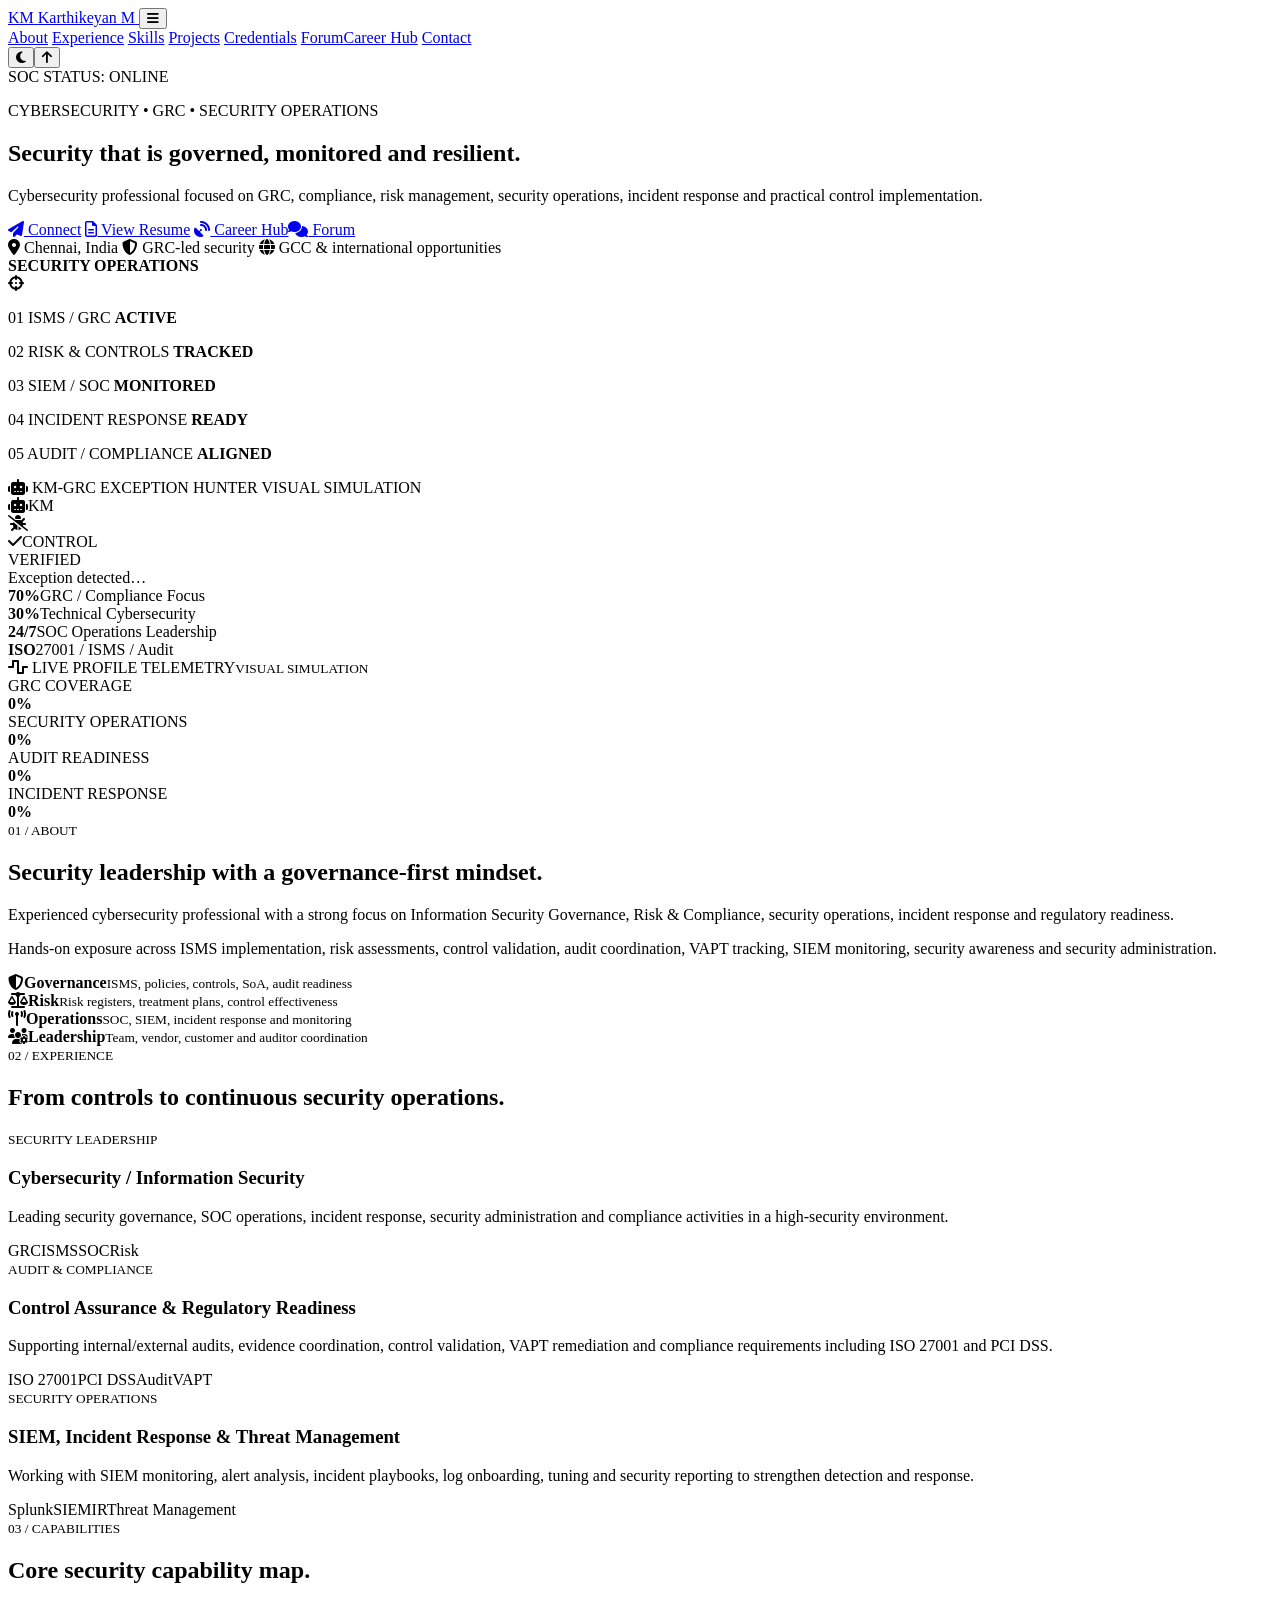
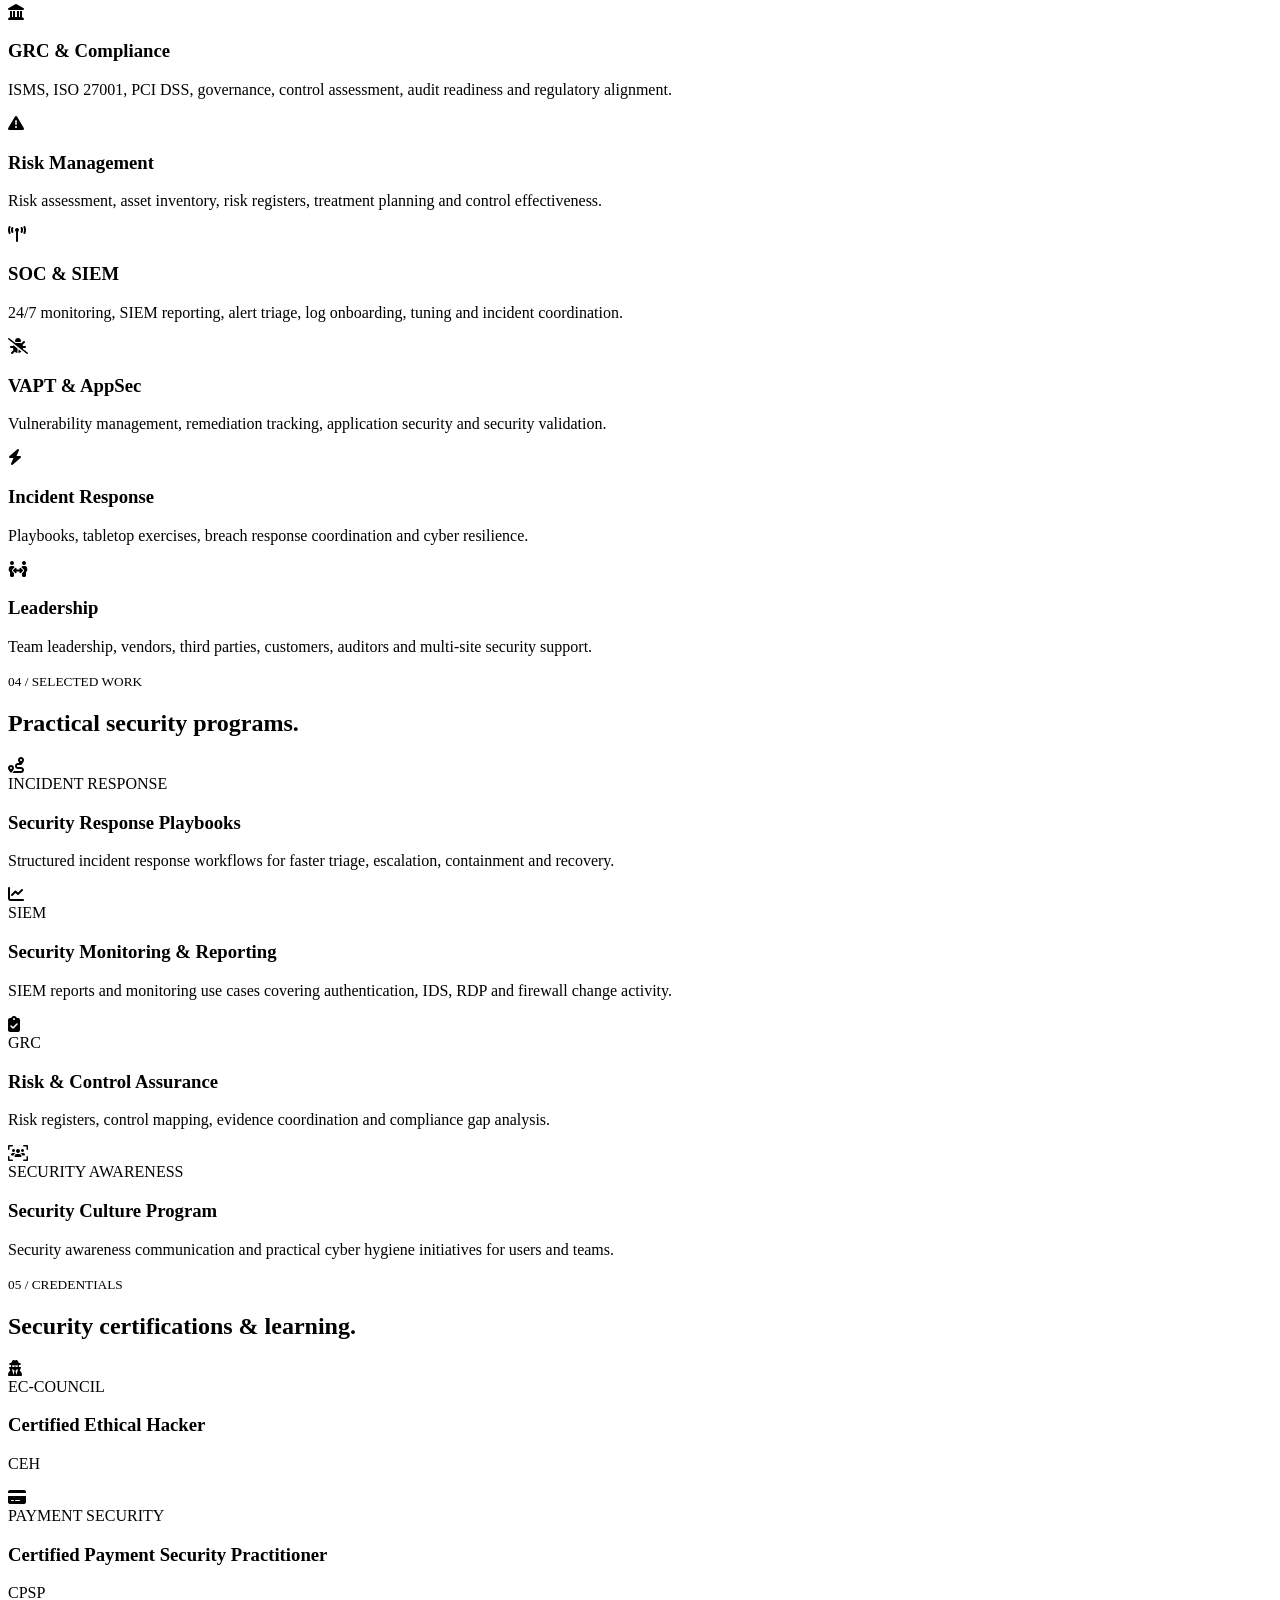
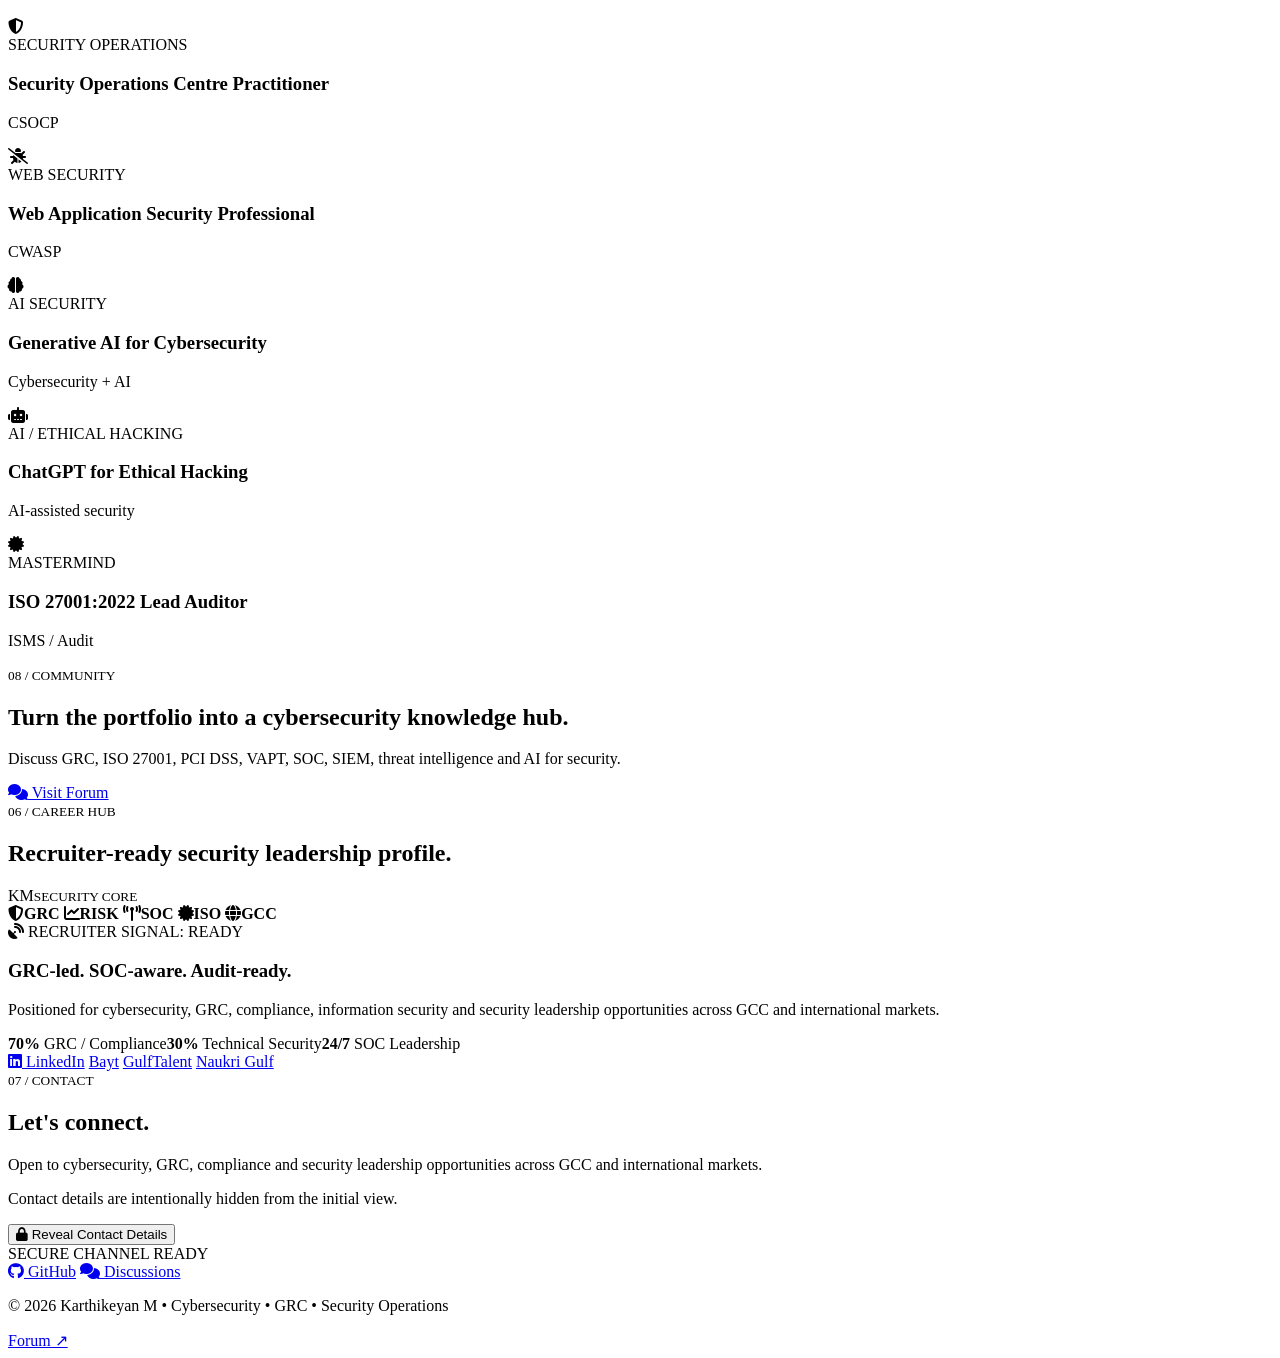
==== commit 82e6d7de: "Add files via upload" ====
--- a/index.html
+++ b/index.html
@@ -3,11 +3,10 @@
 <head>
   <meta charset="utf-8">
   <meta name="viewport" content="width=device-width,initial-scale=1">
-  <meta name="description" content="Karthikeyan M — Cybersecurity, GRC, Information Security, Compliance, SOC and Risk professional portfolio. V9 light executive cybersecurity theme with animated KM identity, recruiter channels and security learning.">
-  <meta name="theme-color" content="#DCE7EC">
-  <title>Karthikeyan M | Cybersecurity • GRC • Security Operations | V9 Updated</title>
-  <link rel="icon" href="assets/icons/favicon.svg" type="image/svg+xml">
-  <link rel="alternate icon" href="assets/icons/favicon.png" type="image/png">
+  <meta name="description" content="Karthikeyan M — Cybersecurity, GRC, Information Security, Compliance, SOC and Risk professional portfolio.">
+  <meta name="theme-color" content="#08131D">
+  <title>Karthikeyan M | Cybersecurity • GRC • Security Operations</title>
+  <link rel="icon" href="assets/icons/favicon.png" type="image/png">
   <link rel="apple-touch-icon" href="assets/icons/favicon.png">
   <link rel="preconnect" href="https://fonts.googleapis.com">
   <link rel="preconnect" href="https://fonts.gstatic.com" crossorigin>
@@ -38,9 +37,7 @@
         <a href="#about">About</a>
         <a href="#experience">Experience</a>
         <a href="#skills">Skills</a>
-        <a href="#projects">Selected Work</a>
-        <a href="#project">Project</a>
-        <a href="#impact">Impact</a>
+        <a href="#projects">Projects</a>
         <a href="#credentials">Credentials</a>
         <a href="forum.html">Forum</a><a href="#career">Career Hub</a>
         <a href="#contact">Contact</a>
@@ -54,7 +51,7 @@
         <div class="eyebrow"><span class="pulse-dot"></span> <span data-security-status>SOC STATUS: ONLINE</span></div>
         <p class="hero-kicker">CYBERSECURITY • GRC • SECURITY OPERATIONS</p>
         <h1>Security that is <span>governed, monitored and resilient.</span></h1>
-        <p class="hero-lead">Information Security & Cybersecurity professional specializing in Security Governance, GRC, Risk Management, VAPT, SIEM, Incident Management, Vulnerability Management and Regulatory Compliance.</p>
+        <p class="hero-lead">Cybersecurity professional focused on GRC, compliance, risk management, security operations, incident response and practical control implementation.</p>
         <div class="hero-actions">
           <a class="primary" href="#contact"><i class="fa-solid fa-paper-plane"></i> Connect</a>
           <a class="secondary" href="resume.pdf" target="_blank" rel="noopener"><i class="fa-regular fa-file-lines"></i> View Resume</a>
@@ -70,7 +67,7 @@
       <div class="hero-console security-node">
         <div class="console-top"><span></span><span></span><span></span><b>SECURITY OPERATIONS</b></div>
         <div class="console-body">
-          <div class="radar"><div class="radar-sweep"></div><div class="radar-ring r1"></div><div class="radar-ring r2"></div><div class="radar-ring r3"></div><span class="km-radar-emblem" aria-label="KM security emblem"><b>KM</b><i></i></span></div>
+          <div class="radar"><div class="radar-sweep"></div><div class="radar-ring r1"></div><div class="radar-ring r2"></div><div class="radar-ring r3"></div><i class="fa-solid fa-crosshairs radar-center"></i></div>
           <div class="console-lines">
             <p><span>01</span> ISMS / GRC <b>ACTIVE</b></p>
             <p><span>02</span> RISK & CONTROLS <b>TRACKED</b></p>
@@ -87,12 +84,6 @@
             </div>
             <div class="fun-caption"><span class="fun-message">Exception detected…</span><span class="fun-meter"><i></i></span></div>
           </div>
-          <div class="km-control-flight" aria-hidden="true">
-            <span class="flight-km">KM</span>
-            <span class="flight-trail"></span>
-            <span class="flight-dot d1"></span><span class="flight-dot d2"></span><span class="flight-dot d3"></span>
-            <span class="flight-caption">CONTROL GUARDIAN</span>
-          </div>
         </div>
       </div>
     </section>
@@ -104,181 +95,63 @@
       <article><strong>ISO</strong><span>27001 / ISMS / Audit</span></article>
     </section>
 
-    <section class="container telemetry"><div class="telemetry-head"><span><i class="fa-solid fa-wave-square"></i> LIVE PROFILE TELEMETRY</span><small>VISUAL SIMULATION</small></div><div class="telemetry-grid"><div><span>GRC COVERAGE</span><div class="bar"><i style="--value:92%"></i></div><b data-counter="92">0%</b></div><div><span>SECURITY OPERATIONS</span><div class="bar"><i style="--value:86%"></i></div><b data-counter="86">0%</b></div><div><span>AUDIT READINESS</span><div class="bar"><i style="--value:90%"></i></div><b data-counter="90">0%</b></div><div><span>INCIDENT RESPONSE</span><div class="bar"><i style="--value:84%"></i></div><b data-counter="84">0%</b></div></div></section><section id="about" class="section container v9-about">
-      <div class="section-heading v9-section-heading"><small>01 / ABOUT</small><h2>Security leadership with a governance-first mindset.</h2><p class="v9-section-intro">Cybersecurity leadership that connects governance, risk, compliance and operational security into one practical security operating model.</p></div>
-      <div class="about-command-v9">
-        <div class="glass about-main-v9">
-          <div class="about-scanline" aria-hidden="true"></div>
-          <span class="about-status"><i class="fa-solid fa-shield-halved"></i> SECURITY OPERATING MODEL</span>
-          <p>Experienced cybersecurity professional with a strong focus on Information Security & Cybersecurity, specializing in Security Governance, GRC, Risk Management, VAPT, SIEM, Incident Management, Vulnerability Management and Regulatory Compliance.</p>
-          <p>Experienced in implementing and maintaining security controls aligned with ISO 27001, PCI DSS/CPP, NPCI, GSMA and global security standards, with a strong focus on enterprise risk reduction, audit readiness, cyber resilience and protection of critical information assets.</p>
-          <p>Bringing together governance and real security operations across ISMS, risk assessment, control validation, audit coordination, VAPT tracking, SIEM monitoring, incident response, security awareness and security administration.</p>
-          <div class="about-pulse-row"><span><b>GRC</b><small>Governance</small></span><span><b>RISK</b><small>Assurance</small></span><span><b>SOC</b><small>Operations</small></span><span><b>IR</b><small>Response</small></span><span><b>ISO</b><small>Audit</small></span></div>
-        </div>
-        <div class="signal-list about-signal-v9">
-          <div><i class="fa-solid fa-shield-halved"></i><span><b>Governance</b><small>ISMS, policies, controls, SoA and audit readiness.</small></span><em>01</em></div>
-          <div><i class="fa-solid fa-scale-balanced"></i><span><b>Risk</b><small>Risk registers, treatment plans and control effectiveness.</small></span><em>02</em></div>
-          <div><i class="fa-solid fa-tower-broadcast"></i><span><b>Operations</b><small>SOC, SIEM, monitoring, incident response and security administration.</small></span><em>03</em></div>
-          <div><i class="fa-solid fa-users-gear"></i><span><b>Leadership</b><small>Team, vendor, customer and auditor coordination.</small></span><em>04</em></div>
-        </div>
-      </div>
-    </section>
-
-    <section id="experience" class="section container v9-experience">
-      <div class="section-heading v9-section-heading"><small>02 / EXPERIENCE</small><h2>Security governance backed by real SOC operations.</h2><p class="v9-section-intro">A progression across governance, SOC leadership, SIEM operations, compliance assurance and infrastructure security.</p></div>
-      <div class="timeline resume-timeline v9-timeline">
-        <article><span class="timeline-dot"></span><small>JAN 2026 — PRESENT • GIESECKE+DEVRIENT MS INDIA PVT. LTD.</small><h3>Assistant Manager – Information Security</h3><p>Led Information Security Governance, GRC & ISMS initiatives; managed security operations and infrastructure covering SIEM, firewalls, endpoint security, threat monitoring, log management, VAPT, risk assessments, incident and change management.</p><ul class="experience-points"><li><i class="fa-solid fa-check"></i><span><b>Governance & ISMS</b> Drove governance activities, security controls, risk treatment and ISMS initiatives.</span></li><li><i class="fa-solid fa-check"></i><span><b>Audit & Compliance</b> Coordinated security audits, evidence, remediation and requirements across ISO 27001, PCI CPP/DSS, NPCI and GSMA.</span></li><li><i class="fa-solid fa-check"></i><span><b>Security Leadership</b> Directed security teams, vendors and stakeholders across operational and assurance activities.</span></li><li><i class="fa-solid fa-check"></i><span><b>Resilience</b> Supported incident response, business continuity and security finding closure.</span></li></ul><div class="tags"><span>GRC</span><span>ISMS</span><span>Risk</span><span>Audit</span><span>PCI DSS</span></div></article>
-        <article><span class="timeline-dot"></span><small>MAY 2022 — JAN 2026 • HITACHI PAYMENT SERVICES PVT LTD</small><h3>Assistant Manager - Information Security</h3><p>Managed a 10+ member Security Operations team within a 24/7 SOC, covering BAU operations, customer engagement, onboarding, knowledge transfer, performance management and technical capability development.</p><ul class="experience-points"><li><i class="fa-solid fa-check"></i><span><b>24/7 SOC</b> Managed BAU security operations, customer engagement and team capability development.</span></li><li><i class="fa-solid fa-check"></i><span><b>SIEM Engineering</b> Led log onboarding, connector configuration, dashboard monitoring and detection-rule tuning.</span></li><li><i class="fa-solid fa-check"></i><span><b>Investigation</b> Supported alert investigations, false-positive reduction and incident troubleshooting.</span></li></ul><div class="tags"><span>24/7 SOC</span><span>SIEM</span><span>Incident Response</span><span>Threat Intelligence</span><span>PCI DSS</span></div></article>
-        <article><span class="timeline-dot"></span><small>MAY 2020 — APR 2022 • HITACHI PAYMENT SERVICES PVT LTD</small><h3>Team Leader - Information Security</h3><p>Led a 6+ member Security Operations team in a 24/7 SOC and integrated Threat Intelligence Platforms with SIEM to enhance threat visibility, alert enrichment, monitoring and incident response efficiency.</p><ul class="experience-points"><li><i class="fa-solid fa-check"></i><span><b>Threat Visibility</b> Integrated Threat Intelligence Platforms with SIEM workflows.</span></li><li><i class="fa-solid fa-check"></i><span><b>Operations Leadership</b> Led team activities across monitoring, alert handling and response coordination.</span></li></ul><div class="tags"><span>Team Leadership</span><span>TIP</span><span>SIEM</span><span>Threat Intelligence</span></div></article>
-        <article><span class="timeline-dot"></span><small>MAY 2017 — APR 2020 • HITACHI PAYMENT SERVICES PVT LTD</small><h3>Information Security Analyst</h3><p>Monitored and investigated SIEM alerts and firewall traffic, performed Windows Server patch verification and security compliance checks, and developed Vulnerability Management Dashboards for security posture, trends, risk levels and remediation priorities.</p><ul class="experience-points"><li><i class="fa-solid fa-check"></i><span><b>Monitoring</b> Investigated SIEM alerts and firewall traffic.</span></li><li><i class="fa-solid fa-check"></i><span><b>Vulnerability Governance</b> Developed dashboards covering posture, trends, risk levels and remediation priorities.</span></li></ul><div class="tags"><span>SIEM</span><span>Firewall</span><span>Vulnerability Management</span><span>Compliance</span></div></article>
-        <article><span class="timeline-dot"></span><small>FEB 2014 — APR 2017 • HITACHI SYSTEMS MICROCLINIC</small><h3>Customer Support Engineer</h3><p>Installed, configured and maintained IT systems and infrastructure; provided technical troubleshooting and managed system maintenance and remote administration using Kaseya across NIC Chennai Secretariat, Commercial Tax Office and Hitachi Payment Services.</p><ul class="experience-points"><li><i class="fa-solid fa-check"></i><span><b>Infrastructure</b> Installed, configured and maintained IT systems and infrastructure.</span></li><li><i class="fa-solid fa-check"></i><span><b>Remote Administration</b> Supported system maintenance and remote administration using Kaseya.</span></li></ul><div class="tags"><span>Infrastructure</span><span>Technical Support</span><span>Kaseya</span><span>Remote Administration</span></div></article>
+    <section class="container telemetry"><div class="telemetry-head"><span><i class="fa-solid fa-wave-square"></i> LIVE PROFILE TELEMETRY</span><small>VISUAL SIMULATION</small></div><div class="telemetry-grid"><div><span>GRC COVERAGE</span><div class="bar"><i style="--value:92%"></i></div><b data-counter="92">0%</b></div><div><span>SECURITY OPERATIONS</span><div class="bar"><i style="--value:86%"></i></div><b data-counter="86">0%</b></div><div><span>AUDIT READINESS</span><div class="bar"><i style="--value:90%"></i></div><b data-counter="90">0%</b></div><div><span>INCIDENT RESPONSE</span><div class="bar"><i style="--value:84%"></i></div><b data-counter="84">0%</b></div></div></section><section id="about" class="section container">
+      <div class="section-heading"><small>01 / ABOUT</small><h2>Security leadership with a governance-first mindset.</h2></div>
+      <div class="two-col">
+        <div class="glass">
+          <p>Experienced cybersecurity professional with a strong focus on Information Security Governance, Risk & Compliance, security operations, incident response and regulatory readiness.</p>
+          <p>Hands-on exposure across ISMS implementation, risk assessments, control validation, audit coordination, VAPT tracking, SIEM monitoring, security awareness and security administration.</p>
+        </div>
+        <div class="signal-list">
+          <div><i class="fa-solid fa-shield-halved"></i><span><b>Governance</b><small>ISMS, policies, controls, SoA, audit readiness</small></span></div>
+          <div><i class="fa-solid fa-scale-balanced"></i><span><b>Risk</b><small>Risk registers, treatment plans, control effectiveness</small></span></div>
+          <div><i class="fa-solid fa-tower-broadcast"></i><span><b>Operations</b><small>SOC, SIEM, incident response and monitoring</small></span></div>
+          <div><i class="fa-solid fa-users-gear"></i><span><b>Leadership</b><small>Team, vendor, customer and auditor coordination</small></span></div>
+        </div>
+      </div>
+    </section>
+
+    <section id="experience" class="section container">
+      <div class="section-heading"><small>02 / EXPERIENCE</small><h2>From controls to continuous security operations.</h2></div>
+      <div class="timeline">
+        <article><span class="timeline-dot"></span><small>SECURITY LEADERSHIP</small><h3>Cybersecurity / Information Security</h3><p>Leading security governance, SOC operations, incident response, security administration and compliance activities in a high-security environment.</p><div class="tags"><span>GRC</span><span>ISMS</span><span>SOC</span><span>Risk</span></div></article>
+        <article><span class="timeline-dot"></span><small>AUDIT & COMPLIANCE</small><h3>Control Assurance & Regulatory Readiness</h3><p>Supporting internal/external audits, evidence coordination, control validation, VAPT remediation and compliance requirements including ISO 27001 and PCI DSS.</p><div class="tags"><span>ISO 27001</span><span>PCI DSS</span><span>Audit</span><span>VAPT</span></div></article>
+        <article><span class="timeline-dot"></span><small>SECURITY OPERATIONS</small><h3>SIEM, Incident Response & Threat Management</h3><p>Working with SIEM monitoring, alert analysis, incident playbooks, log onboarding, tuning and security reporting to strengthen detection and response.</p><div class="tags"><span>Splunk</span><span>SIEM</span><span>IR</span><span>Threat Management</span></div></article>
       </div>
     </section>
 
     <section id="skills" class="section container">
       <div class="section-heading"><small>03 / CAPABILITIES</small><h2>Core security capability map.</h2></div>
       <div class="skill-grid">
-        <article class="skill-card capability-card"><i class="fa-solid fa-landmark"></i><h3>GRC & Compliance</h3><p>ISMS, ISO 27001, PCI DSS/CPP, security governance, policies, standards, procedures, audit readiness and regulatory alignment.</p></article>
-        <article class="skill-card capability-card"><i class="fa-solid fa-triangle-exclamation"></i><h3>Risk Management</h3><p>Risk assessment, asset inventory, risk registers, risk scoring, treatment planning and control effectiveness assessment.</p></article>
-        <article class="skill-card capability-card"><i class="fa-solid fa-tower-broadcast"></i><h3>SOC & SIEM</h3><p>24/7 monitoring, SIEM reporting, alert triage, log onboarding, connector configuration, detection tuning and incident coordination.</p></article>
-        <article class="skill-card capability-card"><i class="fa-solid fa-bug-slash"></i><h3>VAPT & AppSec</h3><p>Vulnerability management, remediation tracking, penetration testing, application security and security validation.</p></article>
-        <article class="skill-card capability-card"><i class="fa-solid fa-bolt"></i><h3>Incident Response</h3><p>Playbooks, tabletop exercises, incident management, breach response coordination, business continuity and cyber resilience.</p></article>
+        <article class="skill-card capability-card"><i class="fa-solid fa-landmark"></i><h3>GRC & Compliance</h3><p>ISMS, ISO 27001, PCI DSS, governance, control assessment, audit readiness and regulatory alignment.</p></article>
+        <article class="skill-card capability-card"><i class="fa-solid fa-triangle-exclamation"></i><h3>Risk Management</h3><p>Risk assessment, asset inventory, risk registers, treatment planning and control effectiveness.</p></article>
+        <article class="skill-card capability-card"><i class="fa-solid fa-tower-broadcast"></i><h3>SOC & SIEM</h3><p>24/7 monitoring, SIEM reporting, alert triage, log onboarding, tuning and incident coordination.</p></article>
+        <article class="skill-card capability-card"><i class="fa-solid fa-bug-slash"></i><h3>VAPT & AppSec</h3><p>Vulnerability management, remediation tracking, application security and security validation.</p></article>
+        <article class="skill-card capability-card"><i class="fa-solid fa-bolt"></i><h3>Incident Response</h3><p>Playbooks, tabletop exercises, breach response coordination and cyber resilience.</p></article>
         <article class="skill-card capability-card"><i class="fa-solid fa-people-arrows"></i><h3>Leadership</h3><p>Team leadership, vendors, third parties, customers, auditors and multi-site security support.</p></article>
       </div>
     </section>
 
     <section id="projects" class="section container">
-      <div class="section-heading project-section-heading">
-        <div class="section-kicker project-kicker"><span class="kicker-dot"></span> 04 / SELECTED WORK <span class="kicker-status">PROJECT CONTROL DECK</span></div>
-        <h2>Security projects built around risk, response and control assurance.</h2>
-        <p class="section-lead">A focused view of practical security work across <b>incident response, SIEM, GRC, ISO 27001, VAPT</b> and security awareness — presented with clear outcomes, control points and remediation flow.</p>
-        <div class="project-focus-rail" aria-hidden="true">
-          <span><i class="fa-solid fa-crosshairs"></i><b>RISK</b></span>
-          <i class="rail-arrow fa-solid fa-chevron-right"></i>
-          <span><i class="fa-solid fa-shield-halved"></i><b>RESPONSE</b></span>
-          <i class="rail-arrow fa-solid fa-chevron-right"></i>
-          <span><i class="fa-solid fa-sliders"></i><b>CONTROL</b></span>
-          <i class="rail-arrow fa-solid fa-chevron-right"></i>
-          <span><i class="fa-solid fa-circle-check"></i><b>ASSURANCE</b></span>
-        </div>
-      </div>
-      <div class="project-grid project-grid-rich">
-        <article class="project-card work-card project-rich-card">
-          <div class="project-visual"><img src="assets/images/project-incident-response.svg" alt="Incident response workflow visualization" loading="lazy"><span class="project-scan"></span></div>
-          <div class="project-copy">
-            <span>INCIDENT RESPONSE</span><h3>Security Response Playbooks</h3>
-            <p>Structured incident response workflows for faster triage, escalation, containment and recovery.</p>
-            <ul class="project-points">
-              <li><i class="fa-solid fa-bolt"></i><span><b>Detect & Triage</b> Standardized alert qualification and escalation.</span></li>
-              <li><i class="fa-solid fa-shield-halved"></i><span><b>Contain & Recover</b> Defined containment, recovery and stakeholder coordination.</span></li>
-              <li><i class="fa-solid fa-chart-line"></i><span><b>Improve</b> Captured lessons learned for continuous response maturity.</span></li>
-            </ul>
-          </div>
-        </article>
-        <article class="project-card work-card project-rich-card">
-          <div class="project-visual"><img src="assets/images/project-siem.svg" alt="SIEM security monitoring workflow visualization" loading="lazy"><span class="project-scan"></span></div>
-          <div class="project-copy">
-            <span>SIEM / SOC</span><h3>Security Monitoring & Reporting</h3>
-            <p>SIEM reports and monitoring use cases covering authentication, IDS, RDP and firewall change activity.</p>
-            <ul class="project-points">
-              <li><i class="fa-solid fa-database"></i><span><b>Log Visibility</b> Structured security-event monitoring across critical sources.</span></li>
-              <li><i class="fa-solid fa-magnifying-glass-chart"></i><span><b>Detection</b> Investigated suspicious activity and tuned monitoring use cases.</span></li>
-              <li><i class="fa-solid fa-file-shield"></i><span><b>Reporting</b> Converted security telemetry into audit-ready reporting.</span></li>
-            </ul>
-          </div>
-        </article>
-        <article class="project-card work-card project-rich-card">
-          <div class="project-visual"><img src="assets/images/project-risk-grc.svg" alt="Risk and GRC workflow visualization" loading="lazy"><span class="project-scan"></span></div>
-          <div class="project-copy">
-            <span>GRC / RISK</span><h3>Risk & Control Assurance</h3>
-            <p>Risk registers, control mapping, evidence coordination and compliance gap analysis.</p>
-            <ul class="project-points">
-              <li><i class="fa-solid fa-list-check"></i><span><b>Risk Register</b> Captured assets, threats, vulnerabilities, impact and ownership.</span></li>
-              <li><i class="fa-solid fa-scale-balanced"></i><span><b>Control Assurance</b> Assessed control effectiveness and evidence readiness.</span></li>
-              <li><i class="fa-solid fa-route"></i><span><b>Treatment</b> Prioritized remediation according to business risk.</span></li>
-            </ul>
-          </div>
-        </article>
-        <article class="project-card work-card project-rich-card">
-          <div class="project-visual"><img src="assets/images/project-iso-audit.svg" alt="ISO 27001 audit workflow visualization" loading="lazy"><span class="project-scan"></span></div>
-          <div class="project-copy">
-            <span>ISO 27001 / AUDIT</span><h3>ISMS Audit & Compliance Readiness</h3>
-            <p>Security governance activities supporting ISMS implementation, audit preparation, evidence coordination and finding remediation.</p>
-            <ul class="project-points">
-              <li><i class="fa-solid fa-certificate"></i><span><b>ISMS</b> Connected governance activities to ISO 27001 requirements.</span></li>
-              <li><i class="fa-solid fa-folder-open"></i><span><b>Evidence</b> Organized control evidence and stakeholder inputs.</span></li>
-              <li><i class="fa-solid fa-check-double"></i><span><b>CAPA</b> Tracked findings, corrective actions and closure.</span></li>
-            </ul>
-          </div>
-        </article>
-        <article class="project-card work-card project-rich-card">
-          <div class="project-visual"><img src="assets/images/project-vapt.svg" alt="VAPT remediation workflow visualization" loading="lazy"><span class="project-scan"></span></div>
-          <div class="project-copy">
-            <span>VAPT / REMEDIATION</span><h3>Vulnerability Management</h3>
-            <p>Vulnerability assessment governance, remediation tracking and security-risk prioritization.</p>
-            <ul class="project-points">
-              <li><i class="fa-solid fa-crosshairs"></i><span><b>Assess</b> Reviewed findings against asset and business context.</span></li>
-              <li><i class="fa-solid fa-triangle-exclamation"></i><span><b>Prioritize</b> Focused remediation on material security risk.</span></li>
-              <li><i class="fa-solid fa-circle-check"></i><span><b>Close</b> Followed remediation evidence through closure.</span></li>
-            </ul>
-          </div>
-        </article>
-        <article class="project-card work-card project-rich-card project-mini">
-          <div class="project-visual"><img src="assets/images/project-incident-response.svg" alt="Security awareness workflow visualization" loading="lazy"><span class="project-scan"></span></div>
-          <div class="project-copy">
-            <span>SECURITY AWARENESS</span><h3>Security Culture Program</h3>
-            <p>Security awareness communication and practical cyber hygiene initiatives for users and teams.</p>
-            <ul class="project-points">
-              <li><i class="fa-solid fa-bullhorn"></i><span><b>Awareness</b> Delivered focused security communication.</span></li>
-              <li><i class="fa-solid fa-user-shield"></i><span><b>Behaviour</b> Reinforced practical cyber-hygiene practices.</span></li>
-            </ul>
-          </div>
-        </article>
-      </div>
-    </section>
-
-    <section id="project" class="section container">
-      <div class="section-heading"><small>05 / PROJECT</small><h2>CISSP Practical Cybersecurity, Risk & GRC Project.</h2></div>
-      <article class="impact-card flagship-project">
-        <span class="impact-icon"><i class="fa-solid fa-diagram-project"></i></span>
-        <div>
-          <small>INDIVIDUAL PROJECT • FINTECH ENVIRONMENT</small>
-          <h3>Information Security Risk Assessment & GRC Gap Analysis</h3>
-          <p>Conducted Information Security Risk Assessments for a fintech environment, identifying threats, vulnerabilities, control weaknesses and business impact across critical assets.</p>
-          <p>Developed Risk Registers & Asset Inventories covering asset ownership, classification, threats, vulnerabilities, risk impact and security controls.</p>
-          <p>Performed Risk Scoring, Control Effectiveness Assessment & GRC Gap Analysis to identify security and compliance gaps and prioritize remediation.</p>
-          <p>Developed Risk Treatment Plans & Remediation Roadmaps aligned with business risk, control effectiveness and security priorities, strengthening GRC, Security Governance & Cyber Resilience.</p>
-          <div class="tags"><span>Risk Assessment</span><span>Risk Register</span><span>GRC Gap Analysis</span><span>Control Effectiveness</span><span>Risk Treatment</span></div>
-        </div>
-      </article>
-    </section>
-
-    <section id="impact" class="section container">
-      <div class="section-heading"><small>06 / IMPACT</small><h2>Measurable security improvement.</h2></div>
-      <div class="impact-grid impact-grid-two">
-        <article class="impact-card"><span class="impact-icon"><i class="fa-solid fa-user-lock"></i></span><div><small>SECURITY CONTROL IMPROVEMENT</small><h3>30% Reduction in Unauthorized Access Risk</h3><p>Reduced unauthorized access risks by implementing enhanced Critical Device Security Rules and strengthening access control measures.</p><div class="impact-number">30% <span>risk reduction</span></div></div></article>
-        <article class="impact-card"><span class="impact-icon"><i class="fa-solid fa-stopwatch"></i></span><div><small>INCIDENT MANAGEMENT</small><h3>20% Improvement in Incident Response Time & MTTR</h3><p>Improved incident response time and MTTR through a streamlined Incident Management Procedure.</p><div class="impact-number">20% <span>improvement</span></div></div></article>
-      </div>
-    </section>
-
-    <section id="credentials" class="section container v9-credentials">
-      <div class="section-heading v9-section-heading"><small>07 / CREDENTIALS</small><h2>Security certifications & learning.</h2><p class="v9-section-intro">A certification and learning map covering ethical hacking, payment security, SOC operations, ISO governance, cloud and cybersecurity leadership.</p></div>
-      <div class="credential-command-v9">
-        <div class="credential-signal"><span class="signal-orb"></span><b>LEARNING SIGNAL ACTIVE</b><small>12 SECURITY CREDENTIALS / LEARNING TRACKS</small></div>
-        <div class="cert-grid v9-cert-grid">
-          <article class="cert-card credential-card"><div class="cert-icon"><i class="fa-solid fa-user-secret"></i><span class="cert-orbit"></span></div><div><span>EC-COUNCIL</span><h3>Certified Ethical Hacker</h3><p>CEH</p></div></article>
-          <article class="cert-card credential-card"><div class="cert-icon"><i class="fa-brands fa-microsoft"></i><span class="cert-orbit"></span></div><div><span>MICROSOFT</span><h3>MCITP</h3><p>Microsoft Certified IT Professional</p></div></article>
-          <article class="cert-card credential-card"><div class="cert-icon"><i class="fa-solid fa-credit-card"></i><span class="cert-orbit"></span></div><div><span>PAYMENT SECURITY</span><h3>Certified Payment Security Practitioner</h3><p>CPSP</p></div></article>
-          <article class="cert-card credential-card"><div class="cert-icon"><i class="fa-solid fa-shield-halved"></i><span class="cert-orbit"></span></div><div><span>SECURITY OPERATIONS</span><h3>Security Operations Centre Practitioner</h3><p>CSOCP</p></div></article>
-          <article class="cert-card credential-card"><div class="cert-icon"><i class="fa-solid fa-bug-slash"></i><span class="cert-orbit"></span></div><div><span>WEB SECURITY</span><h3>Web Application Security Professional</h3><p>CWASP</p></div></article>
-          <article class="cert-card credential-card"><div class="cert-icon"><i class="fa-solid fa-brain"></i><span class="cert-orbit"></span></div><div><span>AI SECURITY</span><h3>Generative AI for Cybersecurity</h3><p>Cybersecurity + AI</p></div></article>
-          <article class="cert-card credential-card"><div class="cert-icon"><i class="fa-solid fa-robot"></i><span class="cert-orbit"></span></div><div><span>AI / ETHICAL HACKING</span><h3>ChatGPT for Ethical Hacking</h3><p>AI-assisted security</p></div></article>
-          <article class="cert-card credential-card"><div class="cert-icon"><i class="fa-solid fa-certificate"></i><span class="cert-orbit"></span></div><div><span>MASTERMIND</span><h3>ISO 27001:2022 Lead Auditor</h3><p>ISMS / Audit</p></div></article>
-          <article class="cert-card credential-card learning-card"><div class="cert-icon"><i class="fa-solid fa-graduation-cap"></i><span class="cert-orbit"></span></div><div><span>INTELLIPAAT</span><h3>Cybersecurity Master’s</h3><p>Intellipaat • Advanced Cybersecurity Learning</p></div></article>
-          <article class="cert-card credential-card learning-card"><div class="cert-icon"><i class="fa-solid fa-cloud"></i><span class="cert-orbit"></span></div><div><span>INTELLIPAAT</span><h3>CompTIA Cloud Essentials Training</h3><p>Intellipaat • Cloud & Security Foundations</p></div></article>
-          <article class="cert-card credential-card learning-card"><div class="cert-icon"><i class="fa-solid fa-key"></i><span class="cert-orbit"></span></div><div><span>INTELLIPAAT</span><h3>CISSP Training</h3><p>Intellipaat • CISSP preparation</p></div></article>
-          <article class="cert-card credential-card learning-card"><div class="cert-icon"><i class="fa-solid fa-cloud-arrow-up"></i><span class="cert-orbit"></span></div><div><span>INTELLIPAAT</span><h3>Certified Cloud Security Professional Training</h3><p>Intellipaat • Cloud Security</p></div></article>
-        </div>
+      <div class="section-heading"><small>04 / SELECTED WORK</small><h2>Practical security programs.</h2></div>
+      <div class="project-grid">
+        <article class="project-card work-card"><div class="project-icon"><i class="fa-solid fa-route"></i></div><div><span>INCIDENT RESPONSE</span><h3>Security Response Playbooks</h3><p>Structured incident response workflows for faster triage, escalation, containment and recovery.</p></div></article>
+        <article class="project-card work-card"><div class="project-icon"><i class="fa-solid fa-chart-line"></i></div><div><span>SIEM</span><h3>Security Monitoring & Reporting</h3><p>SIEM reports and monitoring use cases covering authentication, IDS, RDP and firewall change activity.</p></div></article>
+        <article class="project-card work-card"><div class="project-icon"><i class="fa-solid fa-clipboard-check"></i></div><div><span>GRC</span><h3>Risk & Control Assurance</h3><p>Risk registers, control mapping, evidence coordination and compliance gap analysis.</p></div></article>
+        <article class="project-card work-card"><div class="project-icon"><i class="fa-solid fa-users-viewfinder"></i></div><div><span>SECURITY AWARENESS</span><h3>Security Culture Program</h3><p>Security awareness communication and practical cyber hygiene initiatives for users and teams.</p></div></article>
+      </div>
+    </section>
+
+    <section id="credentials" class="section container">
+      <div class="section-heading"><small>05 / CREDENTIALS</small><h2>Security certifications & learning.</h2></div>
+      <div class="cert-grid">
+        <article class="cert-card credential-card"><div class="cert-icon"><i class="fa-solid fa-user-secret"></i><span class="cert-orbit"></span></div><div><span>EC-COUNCIL</span><h3>Certified Ethical Hacker</h3><p>CEH</p></div></article>
+        <article class="cert-card credential-card"><div class="cert-icon"><i class="fa-solid fa-credit-card"></i><span class="cert-orbit"></span></div><div><span>PAYMENT SECURITY</span><h3>Certified Payment Security Practitioner</h3><p>CPSP</p></div></article>
+        <article class="cert-card credential-card"><div class="cert-icon"><i class="fa-solid fa-shield-halved"></i><span class="cert-orbit"></span></div><div><span>SECURITY OPERATIONS</span><h3>Security Operations Centre Practitioner</h3><p>CSOCP</p></div></article>
+        <article class="cert-card credential-card"><div class="cert-icon"><i class="fa-solid fa-bug-slash"></i><span class="cert-orbit"></span></div><div><span>WEB SECURITY</span><h3>Web Application Security Professional</h3><p>CWASP</p></div></article>
+        <article class="cert-card credential-card"><div class="cert-icon"><i class="fa-solid fa-brain"></i><span class="cert-orbit"></span></div><div><span>AI SECURITY</span><h3>Generative AI for Cybersecurity</h3><p>Cybersecurity + AI</p></div></article>
+        <article class="cert-card credential-card"><div class="cert-icon"><i class="fa-solid fa-robot"></i><span class="cert-orbit"></span></div><div><span>AI / ETHICAL HACKING</span><h3>ChatGPT for Ethical Hacking</h3><p>AI-assisted security</p></div></article>
+        <article class="cert-card credential-card"><div class="cert-icon"><i class="fa-solid fa-certificate"></i><span class="cert-orbit"></span></div><div><span>MASTERMIND</span><h3>ISO 27001:2022 Lead Auditor</h3><p>ISMS / Audit</p></div></article>
       </div>
     </section>
 
@@ -286,54 +159,50 @@
       <div><div><small>08 / COMMUNITY</small><h2>Turn the portfolio into a cybersecurity knowledge hub.</h2><p>Discuss GRC, ISO 27001, PCI DSS, VAPT, SOC, SIEM, threat intelligence and AI for security.</p></div><a class="primary" href="forum.html"><i class="fa-solid fa-comments"></i> Visit Forum</a></div>
     </section>
 
-    <section id="career" class="section container career-v9">
-      <div class="section-heading v9-section-heading"><small>09 / CAREER HUB</small><h2>Recruiter-ready security leadership profile.</h2><p class="v9-section-intro">Seven recruiter and Gulf career channels in one animated security command hub.</p></div>
-      <div class="career-command-v7 career-command-v9">
-        <div class="career-orbit-v7 career-orbit-v9" aria-hidden="true">
+    <section id="career" class="section container career-v7">
+      <div class="section-heading"><small>06 / CAREER HUB</small><h2>Recruiter-ready security leadership profile.</h2></div>
+      <div class="career-command-v7">
+        <div class="career-orbit-v7" aria-hidden="true">
           <span class="career-ring-v7 r1"></span><span class="career-ring-v7 r2"></span><span class="career-ring-v7 r3"></span>
           <div class="career-core-v7"><span class="km-core">KM</span><small>SECURITY CORE</small></div>
-          <span class="career-node-v7 c1"><i class="fa-solid fa-shield-halved"></i><b>GRC</b></span><span class="career-node-v7 c2"><i class="fa-solid fa-chart-line"></i><b>RISK</b></span><span class="career-node-v7 c3"><i class="fa-solid fa-tower-broadcast"></i><b>SOC</b></span><span class="career-node-v7 c4"><i class="fa-solid fa-certificate"></i><b>ISO</b></span><span class="career-node-v7 c5"><i class="fa-solid fa-globe"></i><b>GCC</b></span>
-        </div>
-        <div class="career-copy-v7 career-copy-v9">
+          <span class="career-node-v7 c1"><i class="fa-solid fa-shield-halved"></i><b>GRC</b></span>
+          <span class="career-node-v7 c2"><i class="fa-solid fa-chart-line"></i><b>RISK</b></span>
+          <span class="career-node-v7 c3"><i class="fa-solid fa-tower-broadcast"></i><b>SOC</b></span>
+          <span class="career-node-v7 c4"><i class="fa-solid fa-certificate"></i><b>ISO</b></span>
+          <span class="career-node-v7 c5"><i class="fa-solid fa-globe"></i><b>GCC</b></span>
+        </div>
+        <div class="career-copy-v7">
           <span class="career-chip-v7"><i class="fa-solid fa-satellite-dish"></i> RECRUITER SIGNAL: READY</span>
           <h3>GRC-led. SOC-aware. Audit-ready.</h3>
           <p>Positioned for cybersecurity, GRC, compliance, information security and security leadership opportunities across GCC and international markets.</p>
           <div class="career-metrics-v7"><span><b>70%</b> GRC / Compliance</span><span><b>30%</b> Technical Security</span><span><b>24/7</b> SOC Leadership</span></div>
-          <div class="recruiter-tabs recruiter-tabs-v9" role="tablist" aria-label="Recruiter and Gulf career profiles">
-            <button class="recruiter-tab active" type="button" role="tab" aria-selected="true" data-recruiter="linkedin"><span class="recruiter-logo linkedin-logo">in</span><span><b>LinkedIn</b><small>Professional Network</small></span></button>
-            <button class="recruiter-tab" type="button" role="tab" aria-selected="false" data-recruiter="bayt"><span class="recruiter-logo bayt-logo">B</span><span><b>Bayt</b><small>Middle East Jobs</small></span></button>
-            <button class="recruiter-tab" type="button" role="tab" aria-selected="false" data-recruiter="gulftalent"><span class="recruiter-logo gt-logo">GT</span><span><b>GulfTalent</b><small>GCC Opportunities</small></span></button>
-            <button class="recruiter-tab" type="button" role="tab" aria-selected="false" data-recruiter="naukrigulf"><span class="recruiter-logo ng-logo">NG</span><span><b>Naukri Gulf</b><small>Gulf Career Profile</small></span></button>
-            <button class="recruiter-tab" type="button" role="tab" aria-selected="false" data-recruiter="naukri"><span class="recruiter-logo naukri-logo">N</span><span><b>Naukri</b><small>India Career Profile</small></span></button>
-            <button class="recruiter-tab" type="button" role="tab" aria-selected="false" data-recruiter="gulfcareers"><span class="recruiter-logo gc-logo">GC</span><span><b>Gulf Careers</b><small>Gulf Job Portal</small></span></button>
-            <button class="recruiter-tab" type="button" role="tab" aria-selected="false" data-recruiter="gulfjobs"><span class="recruiter-logo gj-logo">GJ</span><span><b>GulfJobs</b><small>Gulf Job Portal</small></span></button>
+          <div class="career-links-v7">
+            <a class="secondary" data-profile="linkedin" href="https://www.linkedin.com/" target="_blank" rel="noopener"><i class="fa-brands fa-linkedin"></i> LinkedIn</a>
+            <a class="secondary" data-profile="bayt" href="https://www.bayt.com/" target="_blank" rel="noopener">Bayt</a>
+            <a class="secondary" data-profile="gulftalent" href="https://www.gulftalent.com/" target="_blank" rel="noopener">GulfTalent</a>
+            <a class="secondary" data-profile="naukrigulf" href="https://www.naukrigulf.com/" target="_blank" rel="noopener">Naukri Gulf</a>
           </div>
-          <div class="recruiter-network-active" aria-label="Recruiter network active"><span class="network-pulse"></span><i class="fa-solid fa-satellite-dish"></i><b>RECRUITER NETWORK ACTIVE</b><span class="network-line"></span><small>7 CHANNELS READY</small></div>
-          <div class="recruiter-preview recruiter-preview-v9" id="recruiterPreview"><span class="preview-signal">RECRUITER CHANNEL</span><h3 id="recruiterTitle">LinkedIn</h3><p id="recruiterDescription">Professional profile, cybersecurity experience, certifications and recruiter networking.</p><a id="recruiterOpen" class="primary" href="https://www.linkedin.com/" target="_blank" rel="noopener">Open Platform ↗</a></div>
         </div>
       </div>
     </section>
 
     
 <section id="contact" class="section container contact">
-      <div class="section-heading"><small>10 / CONTACT</small><h2>Let's connect.</h2></div>
+      <div class="section-heading"><small>07 / CONTACT</small><h2>Let's connect.</h2></div>
       <article class="contact-card connect-panel"><span class="connect-scan" aria-hidden="true"></span>
-        <div class="private-contact-intro"><p class="contact-lead">Let's Connect</p><p class="muted">Contact details are private. Click to reveal.</p></div>
-        <button class="contact-reveal-btn" id="revealContact" type="button"><i class="fa-solid fa-lock"></i> Click to Reveal Contact</button>
+        <div><p class="contact-lead">Open to cybersecurity, GRC, compliance and security leadership opportunities across GCC and international markets.</p><p class="muted">Contact details are intentionally hidden from the initial view.</p></div>
+        <button class="contact-reveal-btn" id="revealContact" type="button"><i class="fa-solid fa-lock"></i> Reveal Contact Details</button>
         <div class="private-contact" id="privateContact" hidden>
-          <div><span>EMAIL</span><a id="emailLink" href="#" rel="nofollow"></a></div>
-          <div><span>PHONE</span><a id="phoneLink" href="#" rel="nofollow"></a></div>
+          <div><span>EMAIL</span><a id="emailLink" href="#">YOUR_EMAIL_HERE</a></div>
+          <div><span>PHONE</span><a id="phoneLink" href="#">YOUR_PHONE_HERE</a></div>
           <a class="secondary" href="resume.pdf" target="_blank" rel="noopener"><i class="fa-regular fa-file-lines"></i> Resume</a>
         </div>
-        <div class="connect-status"><span class="connect-dot"></span> SECURE CHANNEL READY <span class="connect-line"></span><span class="connect-badge">GRC • SOC • RISK</span></div>
+        <div class="connect-status"><span class="connect-dot"></span> SECURE CHANNEL READY <span class="connect-line"></span></div><div class="contact-links">
+          <a href="https://github.com/Karthikmani24/Portfolio-Karthikeyan-M" target="_blank" rel="noopener"><i class="fa-brands fa-github"></i> GitHub</a>
+          <a href="https://github.com/Karthikmani24/Portfolio-Karthikeyan-M/discussions" target="_blank" rel="noopener"><i class="fa-solid fa-comments"></i> Discussions</a>
+        </div>
       </article>
     </section>
-      <div class="v8-float-field" aria-hidden="true">
-        <span class="float-shield fs1"><i class="fa-solid fa-shield-halved"></i></span>
-        <span class="float-shield fs2"><i class="fa-solid fa-scale-balanced"></i></span>
-        <span class="float-shield fs3"><i class="fa-solid fa-file-shield"></i></span>
-        <span class="float-particle fp1"></span><span class="float-particle fp2"></span><span class="float-particle fp3"></span>
-      </div>
   </main>
 
   <footer class="site-footer"><div class="container"><p>© 2026 Karthikeyan M • Cybersecurity • GRC • Security Operations</p><a href="forum.html">Forum ↗</a></div></footer>
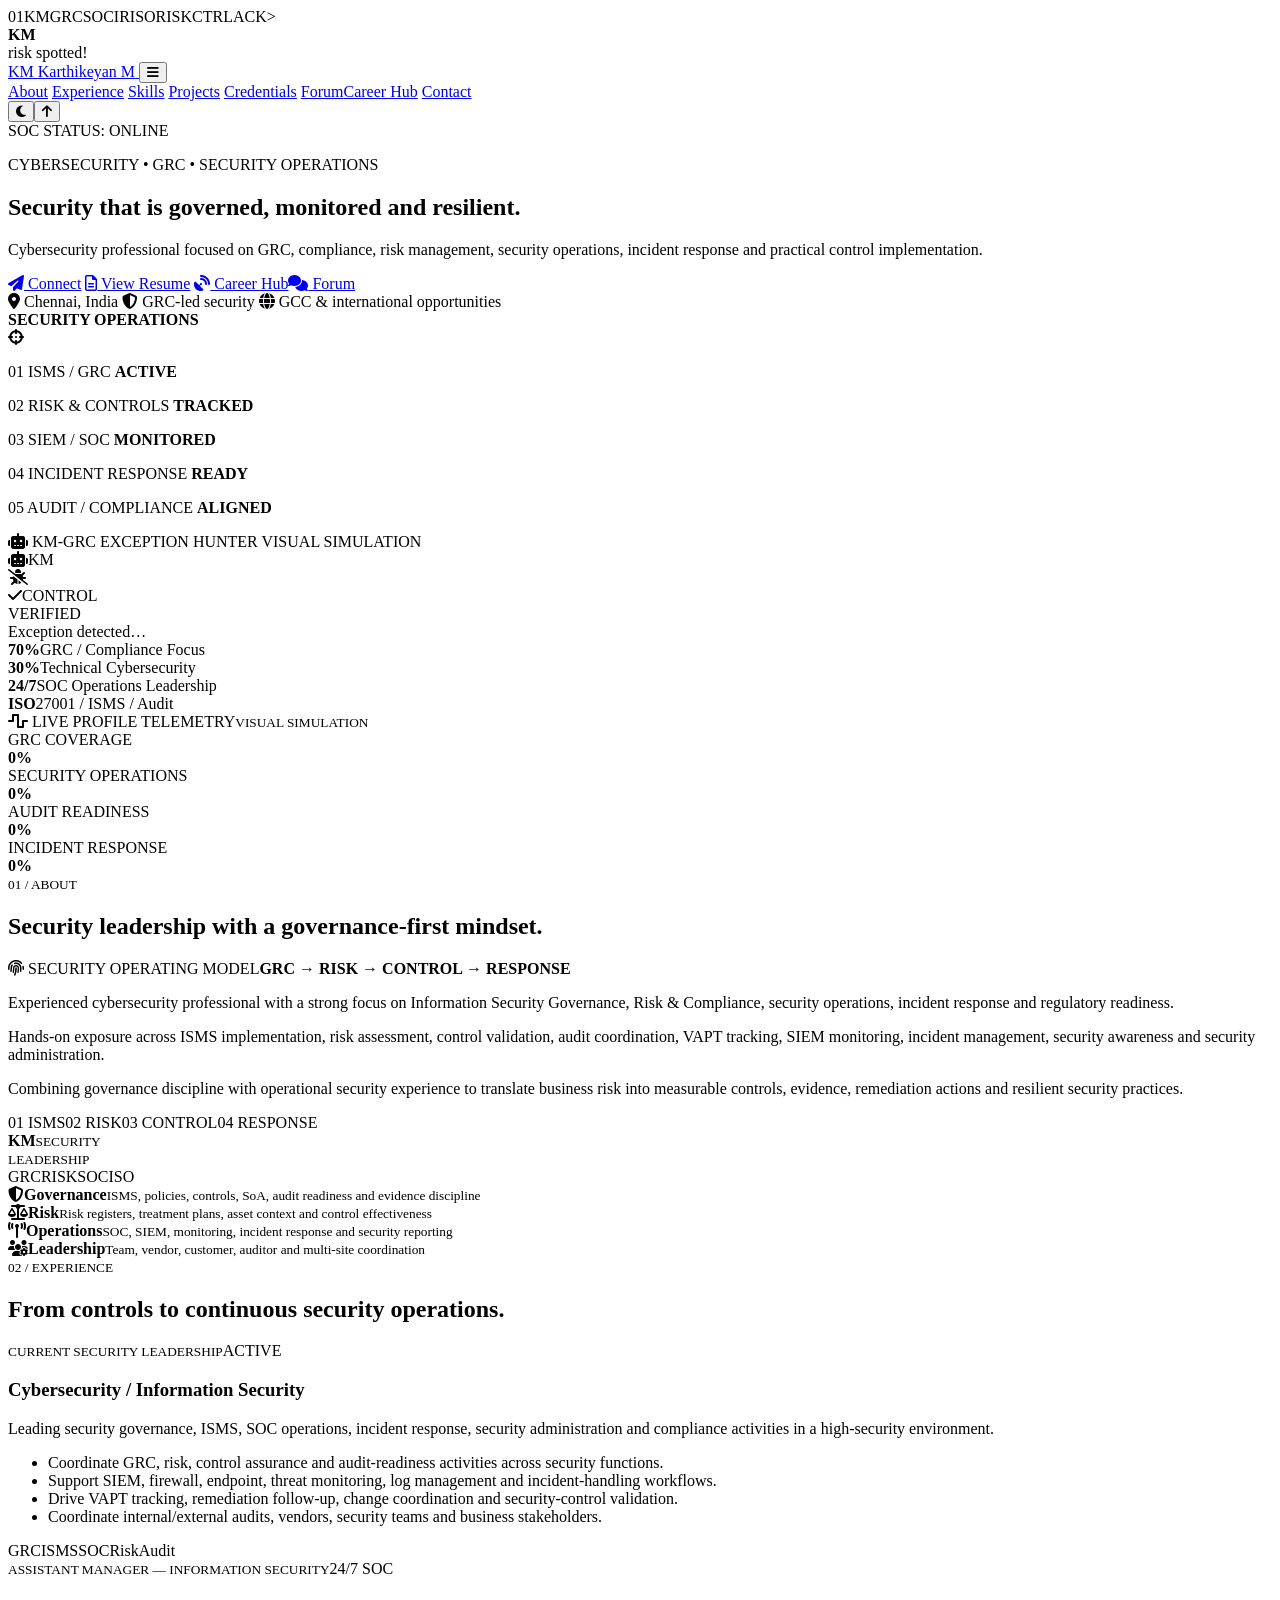
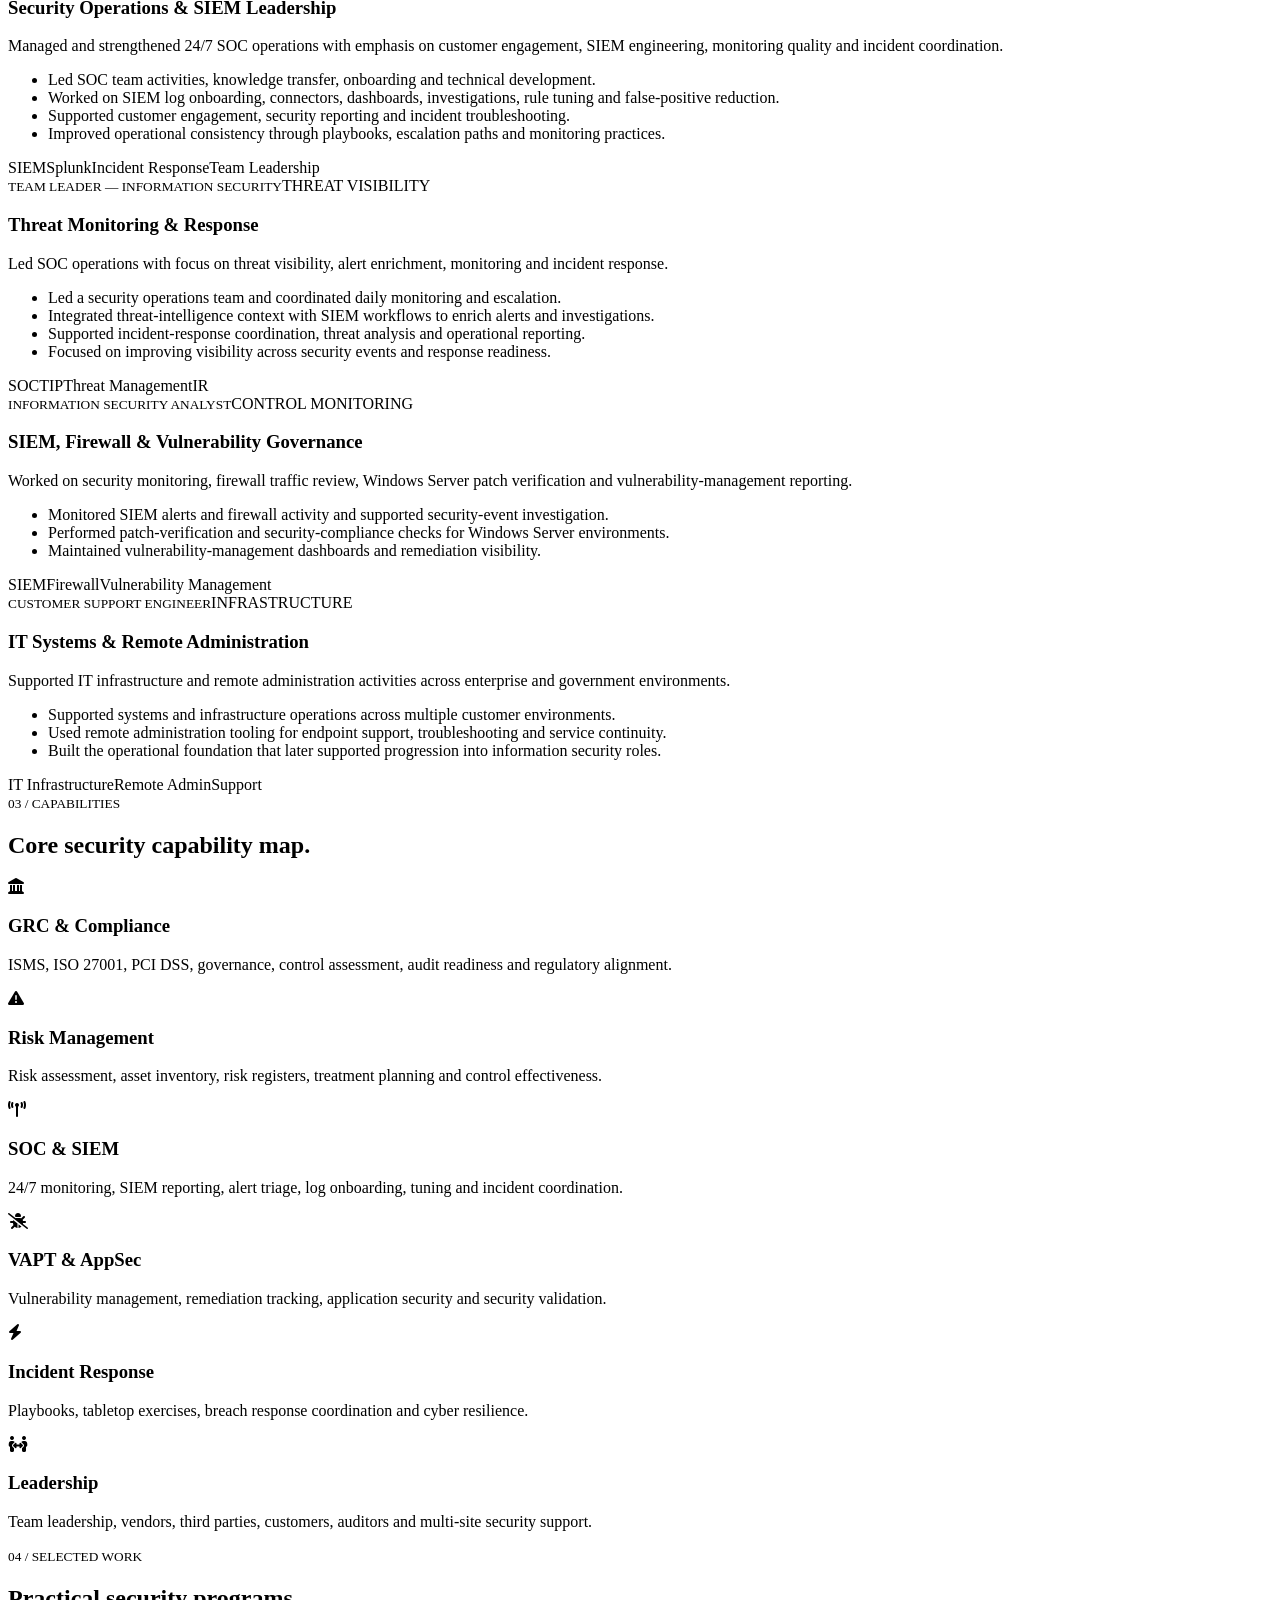
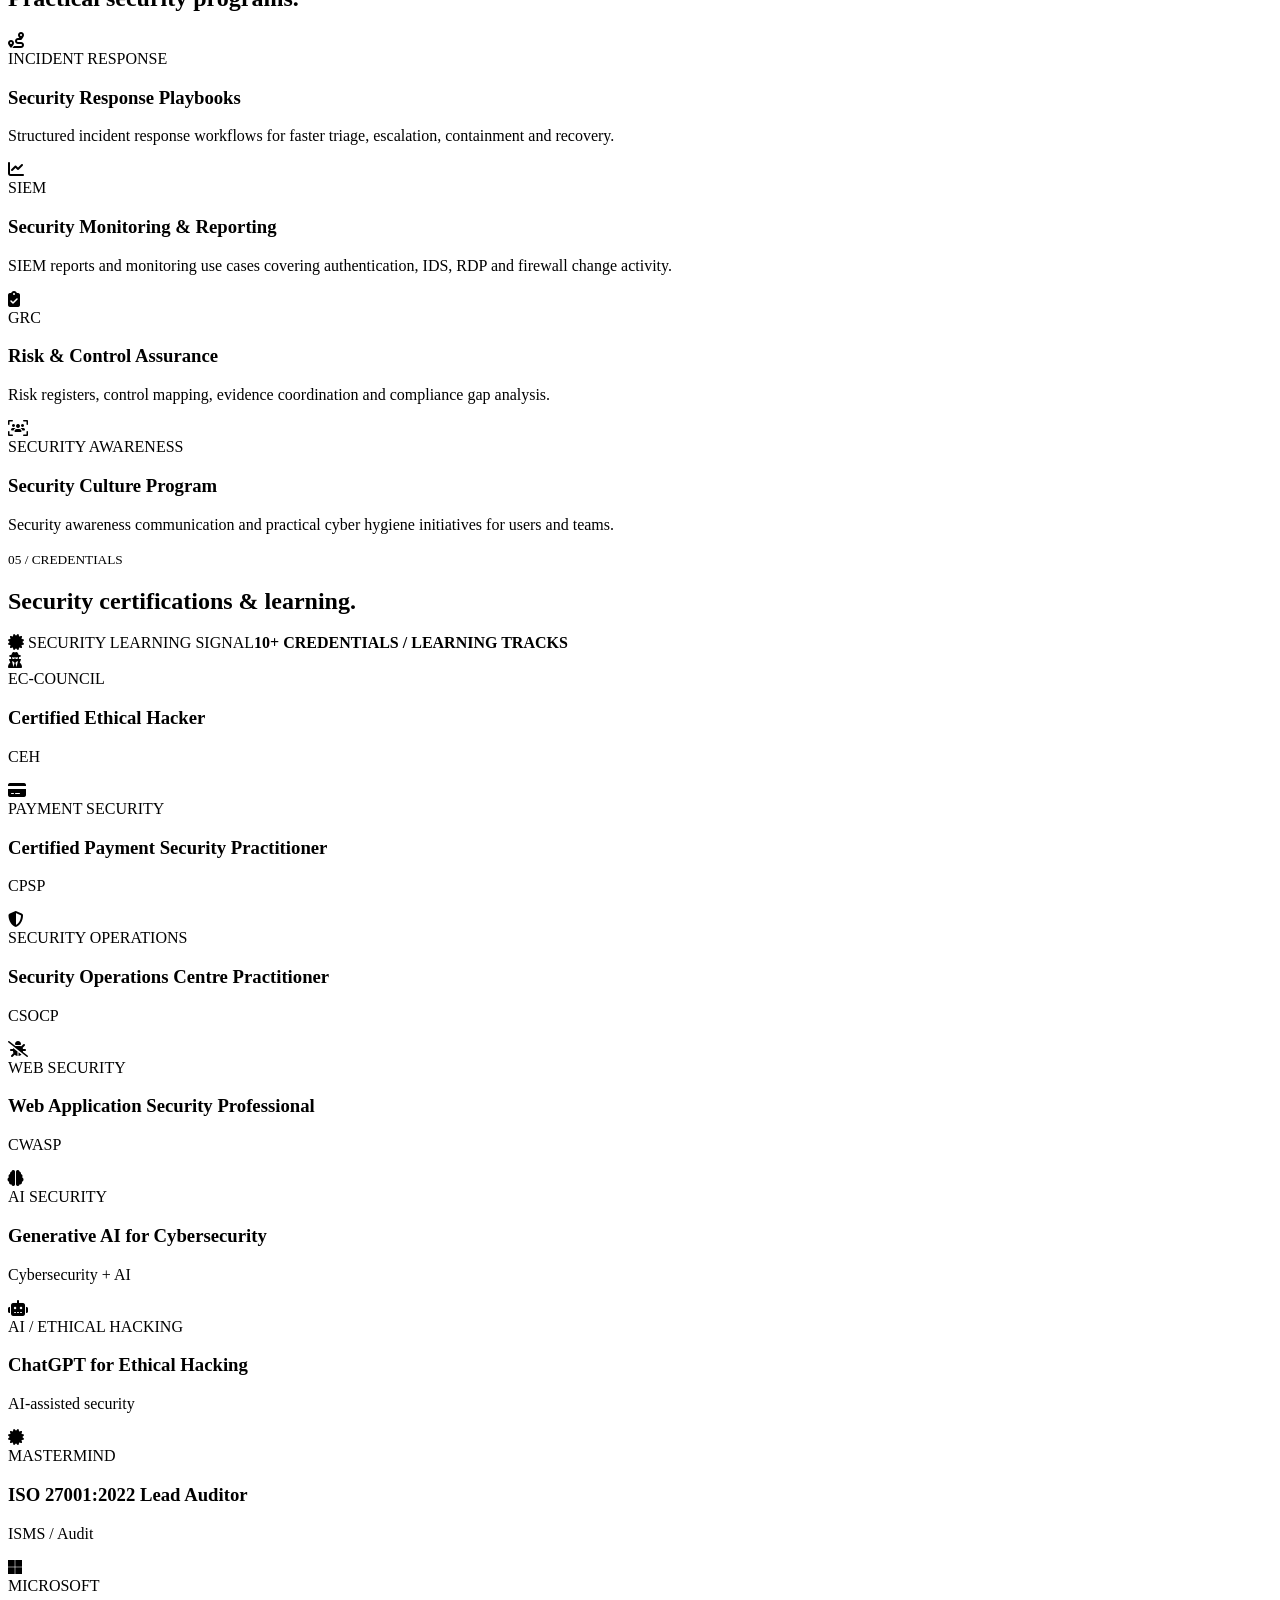
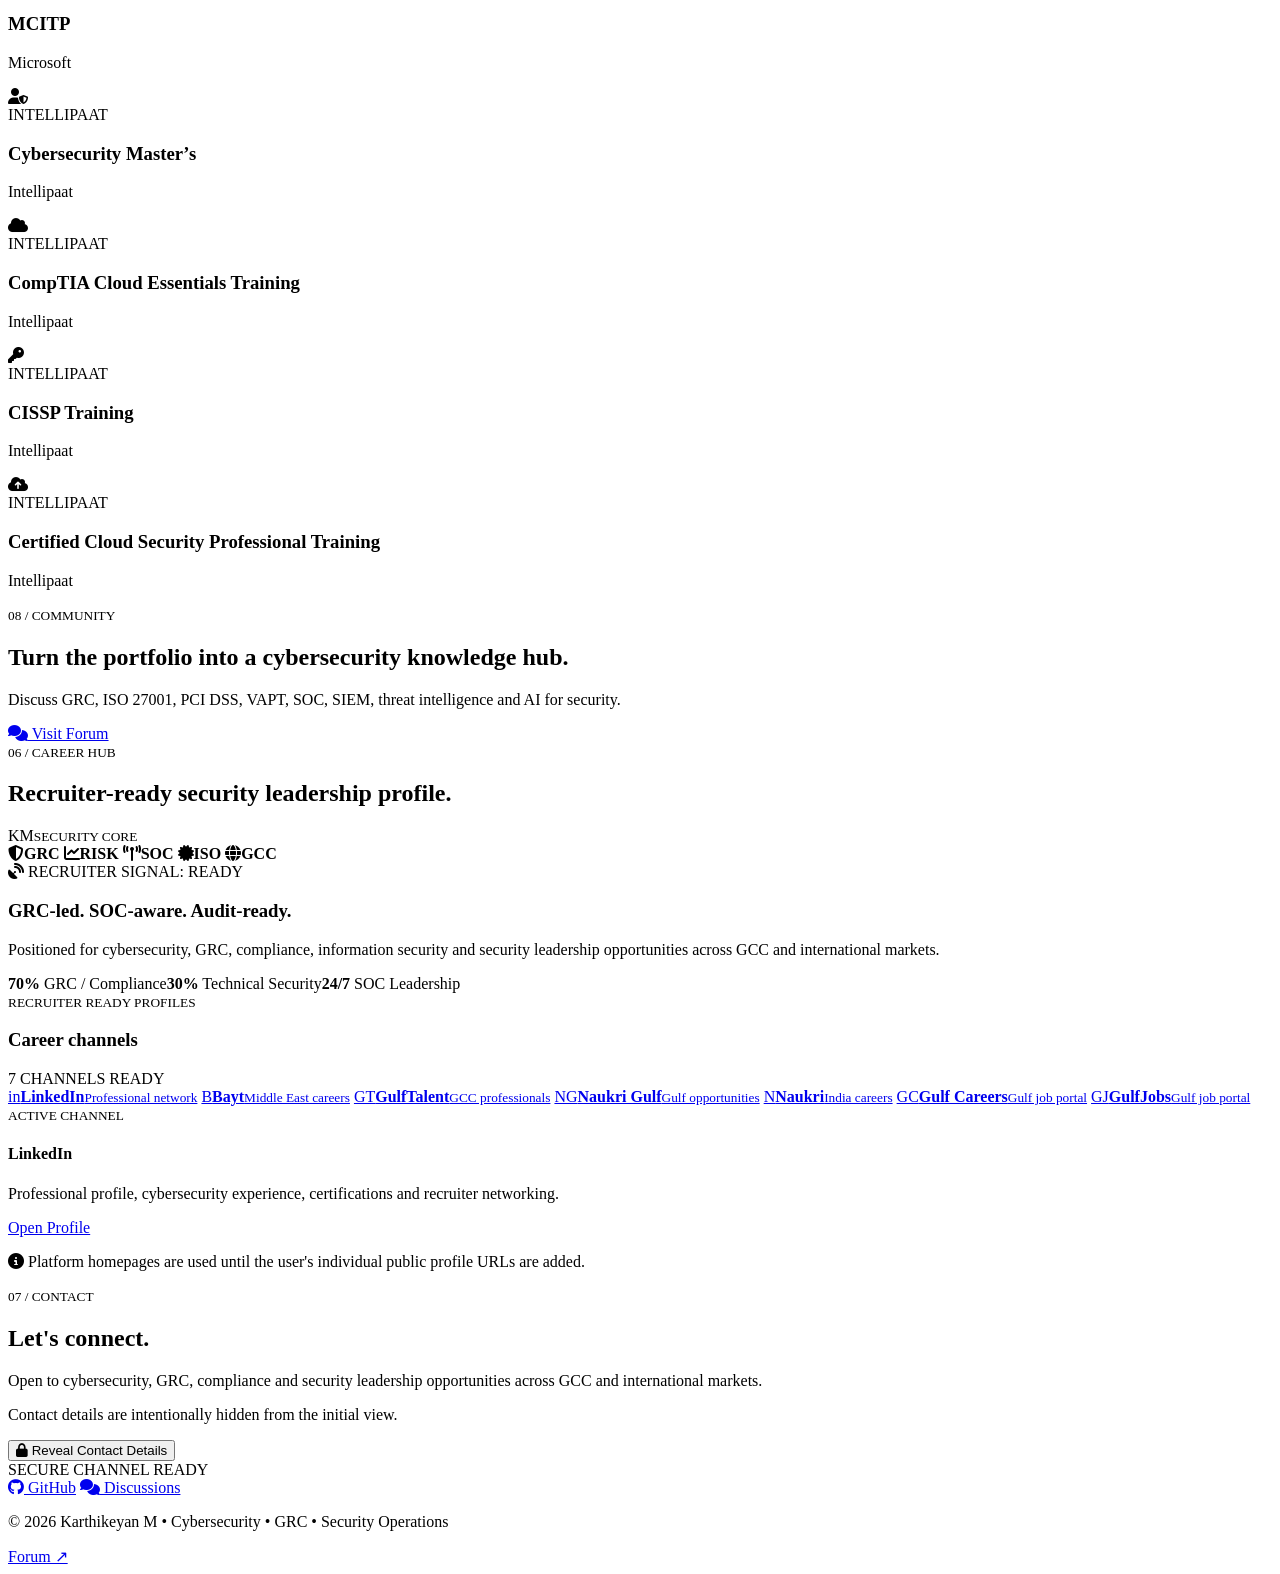
==== commit 6b2700ae: "Add files via upload" ====
--- a/index.html
+++ b/index.html
@@ -4,9 +4,10 @@
   <meta charset="utf-8">
   <meta name="viewport" content="width=device-width,initial-scale=1">
   <meta name="description" content="Karthikeyan M — Cybersecurity, GRC, Information Security, Compliance, SOC and Risk professional portfolio.">
-  <meta name="theme-color" content="#08131D">
-  <title>Karthikeyan M | Cybersecurity • GRC • Security Operations</title>
-  <link rel="icon" href="assets/icons/favicon.png" type="image/png">
+  <meta name="theme-color" content="#DCE8ED">
+  <title>Karthikeyan M | Cybersecurity • GRC • Security Operations | V9</title>
+  <link rel="icon" href="assets/icons/favicon.svg" type="image/svg+xml">
+  <link rel="alternate icon" href="assets/icons/favicon.png" type="image/png">
   <link rel="apple-touch-icon" href="assets/icons/favicon.png">
   <link rel="preconnect" href="https://fonts.googleapis.com">
   <link rel="preconnect" href="https://fonts.gstatic.com" crossorigin>
@@ -22,6 +23,13 @@
 <span class="ambient-orbit o1"></span><span class="ambient-orbit o2"></span>
 </div>
   <div class="cyber-grid" aria-hidden="true"></div>
+  <div class="v9-code-rain" aria-hidden="true">
+    <span>01</span><span>KM</span><span>GRC</span><span>SOC</span><span>IR</span><span>ISO</span><span>RISK</span><span>CTRL</span><span>ACK</span><span>></span>
+  </div>
+  <div class="v9-cyber-buddy" aria-hidden="true">
+    <div class="buddy-antenna"></div><div class="buddy-face"><i></i><i></i><b>KM</b></div>
+    <span class="buddy-bubble">risk spotted!</span>
+  </div>
   
   <div class="orb orb-a" aria-hidden="true"></div>
   <div class="orb orb-b" aria-hidden="true"></div>
@@ -29,7 +37,7 @@
   <header class="site-header">
     <div class="container nav-wrap">
       <a class="brand" href="#top" aria-label="Karthikeyan M home">
-        <span class="brand-mark"><span class="km-logo">KM</span><i class="km-spark" aria-hidden="true"></i></span>
+        <span class="brand-mark v9-km-mark"><span class="km-logo">KM</span><i class="km-spark" aria-hidden="true"></i><span class="km-orbit-v9"></span></span>
         <span>Karthikeyan M</span>
       </a>
       <button class="nav-toggle" id="navToggle" aria-label="Open navigation" aria-expanded="false"><i class="fa-solid fa-bars"></i></button>
@@ -95,28 +103,38 @@
       <article><strong>ISO</strong><span>27001 / ISMS / Audit</span></article>
     </section>
 
-    <section class="container telemetry"><div class="telemetry-head"><span><i class="fa-solid fa-wave-square"></i> LIVE PROFILE TELEMETRY</span><small>VISUAL SIMULATION</small></div><div class="telemetry-grid"><div><span>GRC COVERAGE</span><div class="bar"><i style="--value:92%"></i></div><b data-counter="92">0%</b></div><div><span>SECURITY OPERATIONS</span><div class="bar"><i style="--value:86%"></i></div><b data-counter="86">0%</b></div><div><span>AUDIT READINESS</span><div class="bar"><i style="--value:90%"></i></div><b data-counter="90">0%</b></div><div><span>INCIDENT RESPONSE</span><div class="bar"><i style="--value:84%"></i></div><b data-counter="84">0%</b></div></div></section><section id="about" class="section container">
+    <section class="container telemetry"><div class="telemetry-head"><span><i class="fa-solid fa-wave-square"></i> LIVE PROFILE TELEMETRY</span><small>VISUAL SIMULATION</small></div><div class="telemetry-grid"><div><span>GRC COVERAGE</span><div class="bar"><i style="--value:92%"></i></div><b data-counter="92">0%</b></div><div><span>SECURITY OPERATIONS</span><div class="bar"><i style="--value:86%"></i></div><b data-counter="86">0%</b></div><div><span>AUDIT READINESS</span><div class="bar"><i style="--value:90%"></i></div><b data-counter="90">0%</b></div><div><span>INCIDENT RESPONSE</span><div class="bar"><i style="--value:84%"></i></div><b data-counter="84">0%</b></div></div></section><section id="about" class="section container v9-about">
       <div class="section-heading"><small>01 / ABOUT</small><h2>Security leadership with a governance-first mindset.</h2></div>
-      <div class="two-col">
-        <div class="glass">
+      <div class="about-v9-command">
+        <div class="glass about-v9-main">
+          <div class="about-v9-topline"><span><i class="fa-solid fa-fingerprint"></i> SECURITY OPERATING MODEL</span><b>GRC → RISK → CONTROL → RESPONSE</b></div>
           <p>Experienced cybersecurity professional with a strong focus on Information Security Governance, Risk & Compliance, security operations, incident response and regulatory readiness.</p>
-          <p>Hands-on exposure across ISMS implementation, risk assessments, control validation, audit coordination, VAPT tracking, SIEM monitoring, security awareness and security administration.</p>
-        </div>
-        <div class="signal-list">
-          <div><i class="fa-solid fa-shield-halved"></i><span><b>Governance</b><small>ISMS, policies, controls, SoA, audit readiness</small></span></div>
-          <div><i class="fa-solid fa-scale-balanced"></i><span><b>Risk</b><small>Risk registers, treatment plans, control effectiveness</small></span></div>
-          <div><i class="fa-solid fa-tower-broadcast"></i><span><b>Operations</b><small>SOC, SIEM, incident response and monitoring</small></span></div>
-          <div><i class="fa-solid fa-users-gear"></i><span><b>Leadership</b><small>Team, vendor, customer and auditor coordination</small></span></div>
-        </div>
-      </div>
-    </section>
-
-    <section id="experience" class="section container">
+          <p>Hands-on exposure across ISMS implementation, risk assessment, control validation, audit coordination, VAPT tracking, SIEM monitoring, incident management, security awareness and security administration.</p>
+          <p>Combining governance discipline with operational security experience to translate business risk into measurable controls, evidence, remediation actions and resilient security practices.</p>
+          <div class="about-v9-flow"><span>01 ISMS</span><i></i><span>02 RISK</span><i></i><span>03 CONTROL</span><i></i><span>04 RESPONSE</span></div>
+        </div>
+        <div class="about-v9-visual" aria-hidden="true">
+          <span class="about-orbit a1"></span><span class="about-orbit a2"></span><span class="about-orbit a3"></span>
+          <div class="about-core"><strong>KM</strong><small>SECURITY<br>LEADERSHIP</small></div>
+          <span class="about-signal s1">GRC</span><span class="about-signal s2">RISK</span><span class="about-signal s3">SOC</span><span class="about-signal s4">ISO</span>
+        </div>
+      </div>
+      <div class="signal-list about-v9-signals">
+        <div><i class="fa-solid fa-shield-halved"></i><span><b>Governance</b><small>ISMS, policies, controls, SoA, audit readiness and evidence discipline</small></span></div>
+        <div><i class="fa-solid fa-scale-balanced"></i><span><b>Risk</b><small>Risk registers, treatment plans, asset context and control effectiveness</small></span></div>
+        <div><i class="fa-solid fa-tower-broadcast"></i><span><b>Operations</b><small>SOC, SIEM, monitoring, incident response and security reporting</small></span></div>
+        <div><i class="fa-solid fa-users-gear"></i><span><b>Leadership</b><small>Team, vendor, customer, auditor and multi-site coordination</small></span></div>
+      </div>
+    </section>
+
+    <section id="experience" class="section container v9-experience">
       <div class="section-heading"><small>02 / EXPERIENCE</small><h2>From controls to continuous security operations.</h2></div>
-      <div class="timeline">
-        <article><span class="timeline-dot"></span><small>SECURITY LEADERSHIP</small><h3>Cybersecurity / Information Security</h3><p>Leading security governance, SOC operations, incident response, security administration and compliance activities in a high-security environment.</p><div class="tags"><span>GRC</span><span>ISMS</span><span>SOC</span><span>Risk</span></div></article>
-        <article><span class="timeline-dot"></span><small>AUDIT & COMPLIANCE</small><h3>Control Assurance & Regulatory Readiness</h3><p>Supporting internal/external audits, evidence coordination, control validation, VAPT remediation and compliance requirements including ISO 27001 and PCI DSS.</p><div class="tags"><span>ISO 27001</span><span>PCI DSS</span><span>Audit</span><span>VAPT</span></div></article>
-        <article><span class="timeline-dot"></span><small>SECURITY OPERATIONS</small><h3>SIEM, Incident Response & Threat Management</h3><p>Working with SIEM monitoring, alert analysis, incident playbooks, log onboarding, tuning and security reporting to strengthen detection and response.</p><div class="tags"><span>Splunk</span><span>SIEM</span><span>IR</span><span>Threat Management</span></div></article>
+      <div class="timeline v9-timeline">
+        <article><span class="timeline-dot"></span><div class="exp-head"><small>CURRENT SECURITY LEADERSHIP</small><span class="exp-pulse">ACTIVE</span></div><h3>Cybersecurity / Information Security</h3><p>Leading security governance, ISMS, SOC operations, incident response, security administration and compliance activities in a high-security environment.</p><ul><li>Coordinate GRC, risk, control assurance and audit-readiness activities across security functions.</li><li>Support SIEM, firewall, endpoint, threat monitoring, log management and incident-handling workflows.</li><li>Drive VAPT tracking, remediation follow-up, change coordination and security-control validation.</li><li>Coordinate internal/external audits, vendors, security teams and business stakeholders.</li></ul><div class="tags"><span>GRC</span><span>ISMS</span><span>SOC</span><span>Risk</span><span>Audit</span></div></article>
+        <article><span class="timeline-dot"></span><div class="exp-head"><small>ASSISTANT MANAGER — INFORMATION SECURITY</small><span class="exp-pulse">24/7 SOC</span></div><h3>Security Operations & SIEM Leadership</h3><p>Managed and strengthened 24/7 SOC operations with emphasis on customer engagement, SIEM engineering, monitoring quality and incident coordination.</p><ul><li>Led SOC team activities, knowledge transfer, onboarding and technical development.</li><li>Worked on SIEM log onboarding, connectors, dashboards, investigations, rule tuning and false-positive reduction.</li><li>Supported customer engagement, security reporting and incident troubleshooting.</li><li>Improved operational consistency through playbooks, escalation paths and monitoring practices.</li></ul><div class="tags"><span>SIEM</span><span>Splunk</span><span>Incident Response</span><span>Team Leadership</span></div></article>
+        <article><span class="timeline-dot"></span><div class="exp-head"><small>TEAM LEADER — INFORMATION SECURITY</small><span class="exp-pulse">THREAT VISIBILITY</span></div><h3>Threat Monitoring & Response</h3><p>Led SOC operations with focus on threat visibility, alert enrichment, monitoring and incident response.</p><ul><li>Led a security operations team and coordinated daily monitoring and escalation.</li><li>Integrated threat-intelligence context with SIEM workflows to enrich alerts and investigations.</li><li>Supported incident-response coordination, threat analysis and operational reporting.</li><li>Focused on improving visibility across security events and response readiness.</li></ul><div class="tags"><span>SOC</span><span>TIP</span><span>Threat Management</span><span>IR</span></div></article>
+        <article><span class="timeline-dot"></span><div class="exp-head"><small>INFORMATION SECURITY ANALYST</small><span class="exp-pulse">CONTROL MONITORING</span></div><h3>SIEM, Firewall & Vulnerability Governance</h3><p>Worked on security monitoring, firewall traffic review, Windows Server patch verification and vulnerability-management reporting.</p><ul><li>Monitored SIEM alerts and firewall activity and supported security-event investigation.</li><li>Performed patch-verification and security-compliance checks for Windows Server environments.</li><li>Maintained vulnerability-management dashboards and remediation visibility.</li></ul><div class="tags"><span>SIEM</span><span>Firewall</span><span>Vulnerability Management</span></div></article>
+        <article><span class="timeline-dot"></span><div class="exp-head"><small>CUSTOMER SUPPORT ENGINEER</small><span class="exp-pulse">INFRASTRUCTURE</span></div><h3>IT Systems & Remote Administration</h3><p>Supported IT infrastructure and remote administration activities across enterprise and government environments.</p><ul><li>Supported systems and infrastructure operations across multiple customer environments.</li><li>Used remote administration tooling for endpoint support, troubleshooting and service continuity.</li><li>Built the operational foundation that later supported progression into information security roles.</li></ul><div class="tags"><span>IT Infrastructure</span><span>Remote Admin</span><span>Support</span></div></article>
       </div>
     </section>
 
@@ -142,9 +160,10 @@
       </div>
     </section>
 
-    <section id="credentials" class="section container">
+    <section id="credentials" class="section container v9-credentials">
       <div class="section-heading"><small>05 / CREDENTIALS</small><h2>Security certifications & learning.</h2></div>
-      <div class="cert-grid">
+      <div class="credential-command-v9"><span><i class="fa-solid fa-certificate"></i> SECURITY LEARNING SIGNAL</span><b>10+ CREDENTIALS / LEARNING TRACKS</b></div>
+      <div class="cert-grid v9-cert-grid">
         <article class="cert-card credential-card"><div class="cert-icon"><i class="fa-solid fa-user-secret"></i><span class="cert-orbit"></span></div><div><span>EC-COUNCIL</span><h3>Certified Ethical Hacker</h3><p>CEH</p></div></article>
         <article class="cert-card credential-card"><div class="cert-icon"><i class="fa-solid fa-credit-card"></i><span class="cert-orbit"></span></div><div><span>PAYMENT SECURITY</span><h3>Certified Payment Security Practitioner</h3><p>CPSP</p></div></article>
         <article class="cert-card credential-card"><div class="cert-icon"><i class="fa-solid fa-shield-halved"></i><span class="cert-orbit"></span></div><div><span>SECURITY OPERATIONS</span><h3>Security Operations Centre Practitioner</h3><p>CSOCP</p></div></article>
@@ -152,6 +171,11 @@
         <article class="cert-card credential-card"><div class="cert-icon"><i class="fa-solid fa-brain"></i><span class="cert-orbit"></span></div><div><span>AI SECURITY</span><h3>Generative AI for Cybersecurity</h3><p>Cybersecurity + AI</p></div></article>
         <article class="cert-card credential-card"><div class="cert-icon"><i class="fa-solid fa-robot"></i><span class="cert-orbit"></span></div><div><span>AI / ETHICAL HACKING</span><h3>ChatGPT for Ethical Hacking</h3><p>AI-assisted security</p></div></article>
         <article class="cert-card credential-card"><div class="cert-icon"><i class="fa-solid fa-certificate"></i><span class="cert-orbit"></span></div><div><span>MASTERMIND</span><h3>ISO 27001:2022 Lead Auditor</h3><p>ISMS / Audit</p></div></article>
+        <article class="cert-card credential-card requested-v9"><div class="cert-icon"><i class="fa-brands fa-microsoft"></i><span class="cert-orbit"></span></div><div><span>MICROSOFT</span><h3>MCITP</h3><p>Microsoft</p></div></article>
+        <article class="cert-card credential-card requested-v9"><div class="cert-icon"><i class="fa-solid fa-user-shield"></i><span class="cert-orbit"></span></div><div><span>INTELLIPAAT</span><h3>Cybersecurity Master’s</h3><p>Intellipaat</p></div></article>
+        <article class="cert-card credential-card requested-v9"><div class="cert-icon"><i class="fa-solid fa-cloud"></i><span class="cert-orbit"></span></div><div><span>INTELLIPAAT</span><h3>CompTIA Cloud Essentials Training</h3><p>Intellipaat</p></div></article>
+        <article class="cert-card credential-card requested-v9"><div class="cert-icon"><i class="fa-solid fa-key"></i><span class="cert-orbit"></span></div><div><span>INTELLIPAAT</span><h3>CISSP Training</h3><p>Intellipaat</p></div></article>
+        <article class="cert-card credential-card requested-v9"><div class="cert-icon"><i class="fa-solid fa-cloud-arrow-up"></i><span class="cert-orbit"></span></div><div><span>INTELLIPAAT</span><h3>Certified Cloud Security Professional Training</h3><p>Intellipaat</p></div></article>
       </div>
     </section>
 
@@ -159,9 +183,9 @@
       <div><div><small>08 / COMMUNITY</small><h2>Turn the portfolio into a cybersecurity knowledge hub.</h2><p>Discuss GRC, ISO 27001, PCI DSS, VAPT, SOC, SIEM, threat intelligence and AI for security.</p></div><a class="primary" href="forum.html"><i class="fa-solid fa-comments"></i> Visit Forum</a></div>
     </section>
 
-    <section id="career" class="section container career-v7">
+    <section id="career" class="section container career-v7 v9-career">
       <div class="section-heading"><small>06 / CAREER HUB</small><h2>Recruiter-ready security leadership profile.</h2></div>
-      <div class="career-command-v7">
+      <div class="career-command-v7 v9-career-command">
         <div class="career-orbit-v7" aria-hidden="true">
           <span class="career-ring-v7 r1"></span><span class="career-ring-v7 r2"></span><span class="career-ring-v7 r3"></span>
           <div class="career-core-v7"><span class="km-core">KM</span><small>SECURITY CORE</small></div>
@@ -176,17 +200,25 @@
           <h3>GRC-led. SOC-aware. Audit-ready.</h3>
           <p>Positioned for cybersecurity, GRC, compliance, information security and security leadership opportunities across GCC and international markets.</p>
           <div class="career-metrics-v7"><span><b>70%</b> GRC / Compliance</span><span><b>30%</b> Technical Security</span><span><b>24/7</b> SOC Leadership</span></div>
-          <div class="career-links-v7">
-            <a class="secondary" data-profile="linkedin" href="https://www.linkedin.com/" target="_blank" rel="noopener"><i class="fa-brands fa-linkedin"></i> LinkedIn</a>
-            <a class="secondary" data-profile="bayt" href="https://www.bayt.com/" target="_blank" rel="noopener">Bayt</a>
-            <a class="secondary" data-profile="gulftalent" href="https://www.gulftalent.com/" target="_blank" rel="noopener">GulfTalent</a>
-            <a class="secondary" data-profile="naukrigulf" href="https://www.naukrigulf.com/" target="_blank" rel="noopener">Naukri Gulf</a>
-          </div>
-        </div>
-      </div>
-    </section>
-
-    
+        </div>
+      </div>
+
+      <div class="recruiter-v9-panel">
+        <div class="recruiter-v9-head"><div><small>RECRUITER READY PROFILES</small><h3>Career channels</h3></div><span class="recruiter-v9-live"><i></i> 7 CHANNELS READY</span></div>
+        <div class="recruiter-tabs-v9" role="tablist" aria-label="Recruiter profile channels">
+          <a class="recruiter-tab-v9 active" data-profile="linkedin" href="https://www.linkedin.com/" target="_blank" rel="noopener"><span class="profile-logo in">in</span><b>LinkedIn</b><small>Professional network</small></a>
+          <a class="recruiter-tab-v9" data-profile="bayt" href="https://www.bayt.com/" target="_blank" rel="noopener"><span class="profile-logo">B</span><b>Bayt</b><small>Middle East careers</small></a>
+          <a class="recruiter-tab-v9" data-profile="gulftalent" href="https://www.gulftalent.com/" target="_blank" rel="noopener"><span class="profile-logo">GT</span><b>GulfTalent</b><small>GCC professionals</small></a>
+          <a class="recruiter-tab-v9" data-profile="naukrigulf" href="https://www.naukrigulf.com/" target="_blank" rel="noopener"><span class="profile-logo">NG</span><b>Naukri Gulf</b><small>Gulf opportunities</small></a>
+          <a class="recruiter-tab-v9" data-profile="naukri" href="https://www.naukri.com/" target="_blank" rel="noopener"><span class="profile-logo">N</span><b>Naukri</b><small>India careers</small></a>
+          <a class="recruiter-tab-v9" data-profile="gulfcareers" href="https://gulfcareers.com/" target="_blank" rel="noopener"><span class="profile-logo">GC</span><b>Gulf Careers</b><small>Gulf job portal</small></a>
+          <a class="recruiter-tab-v9" data-profile="gulfjobs" href="https://www.gulfjobs.com/" target="_blank" rel="noopener"><span class="profile-logo">GJ</span><b>GulfJobs</b><small>Gulf job portal</small></a>
+        </div>
+        <div class="recruiter-preview-v9" id="recruiterPreview"><div class="preview-pulse"></div><div><small>ACTIVE CHANNEL</small><h4>LinkedIn</h4><p>Professional profile, cybersecurity experience, certifications and recruiter networking.</p></div><a class="secondary" href="https://www.linkedin.com/" target="_blank" rel="noopener" id="recruiterPreviewLink">Open Profile</a></div>
+        <p class="profile-note"><i class="fa-solid fa-circle-info"></i> Platform homepages are used until the user's individual public profile URLs are added.</p>
+      </div>
+    </section>
+
 <section id="contact" class="section container contact">
       <div class="section-heading"><small>07 / CONTACT</small><h2>Let's connect.</h2></div>
       <article class="contact-card connect-panel"><span class="connect-scan" aria-hidden="true"></span>
